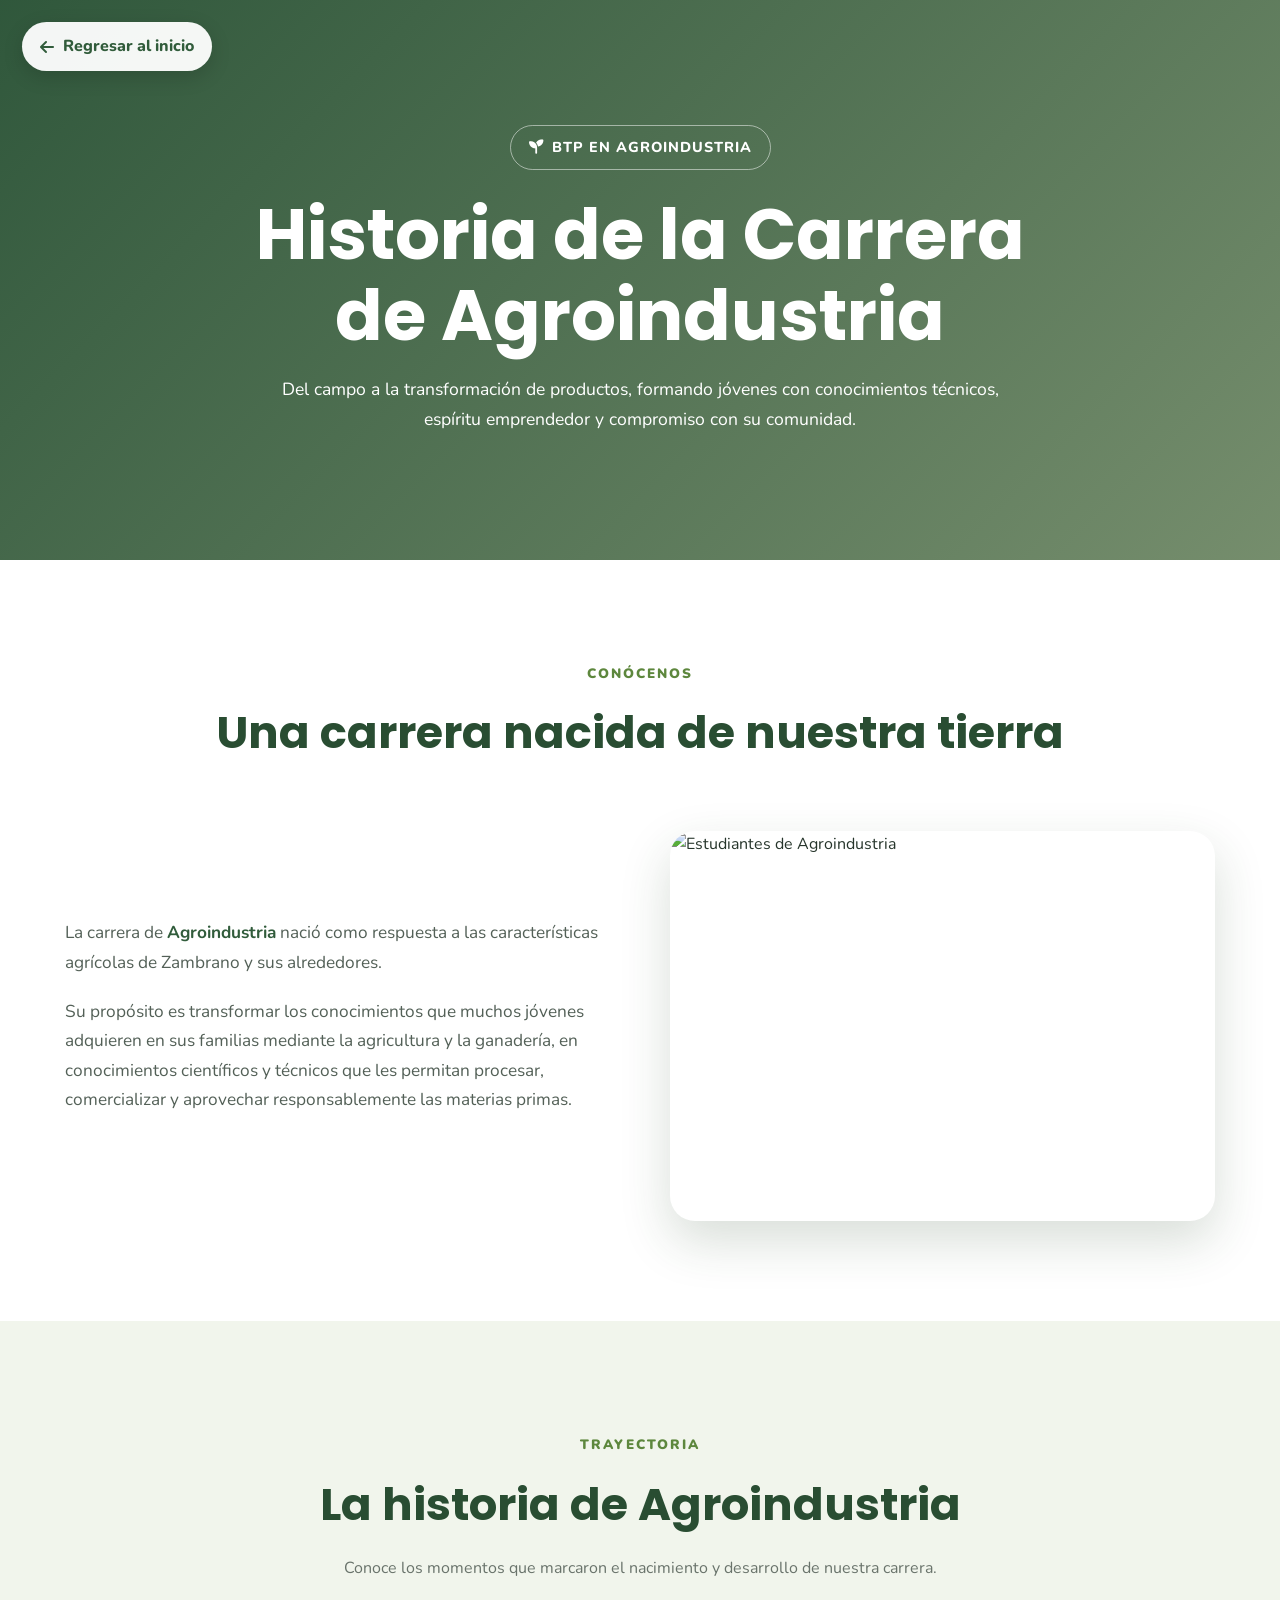
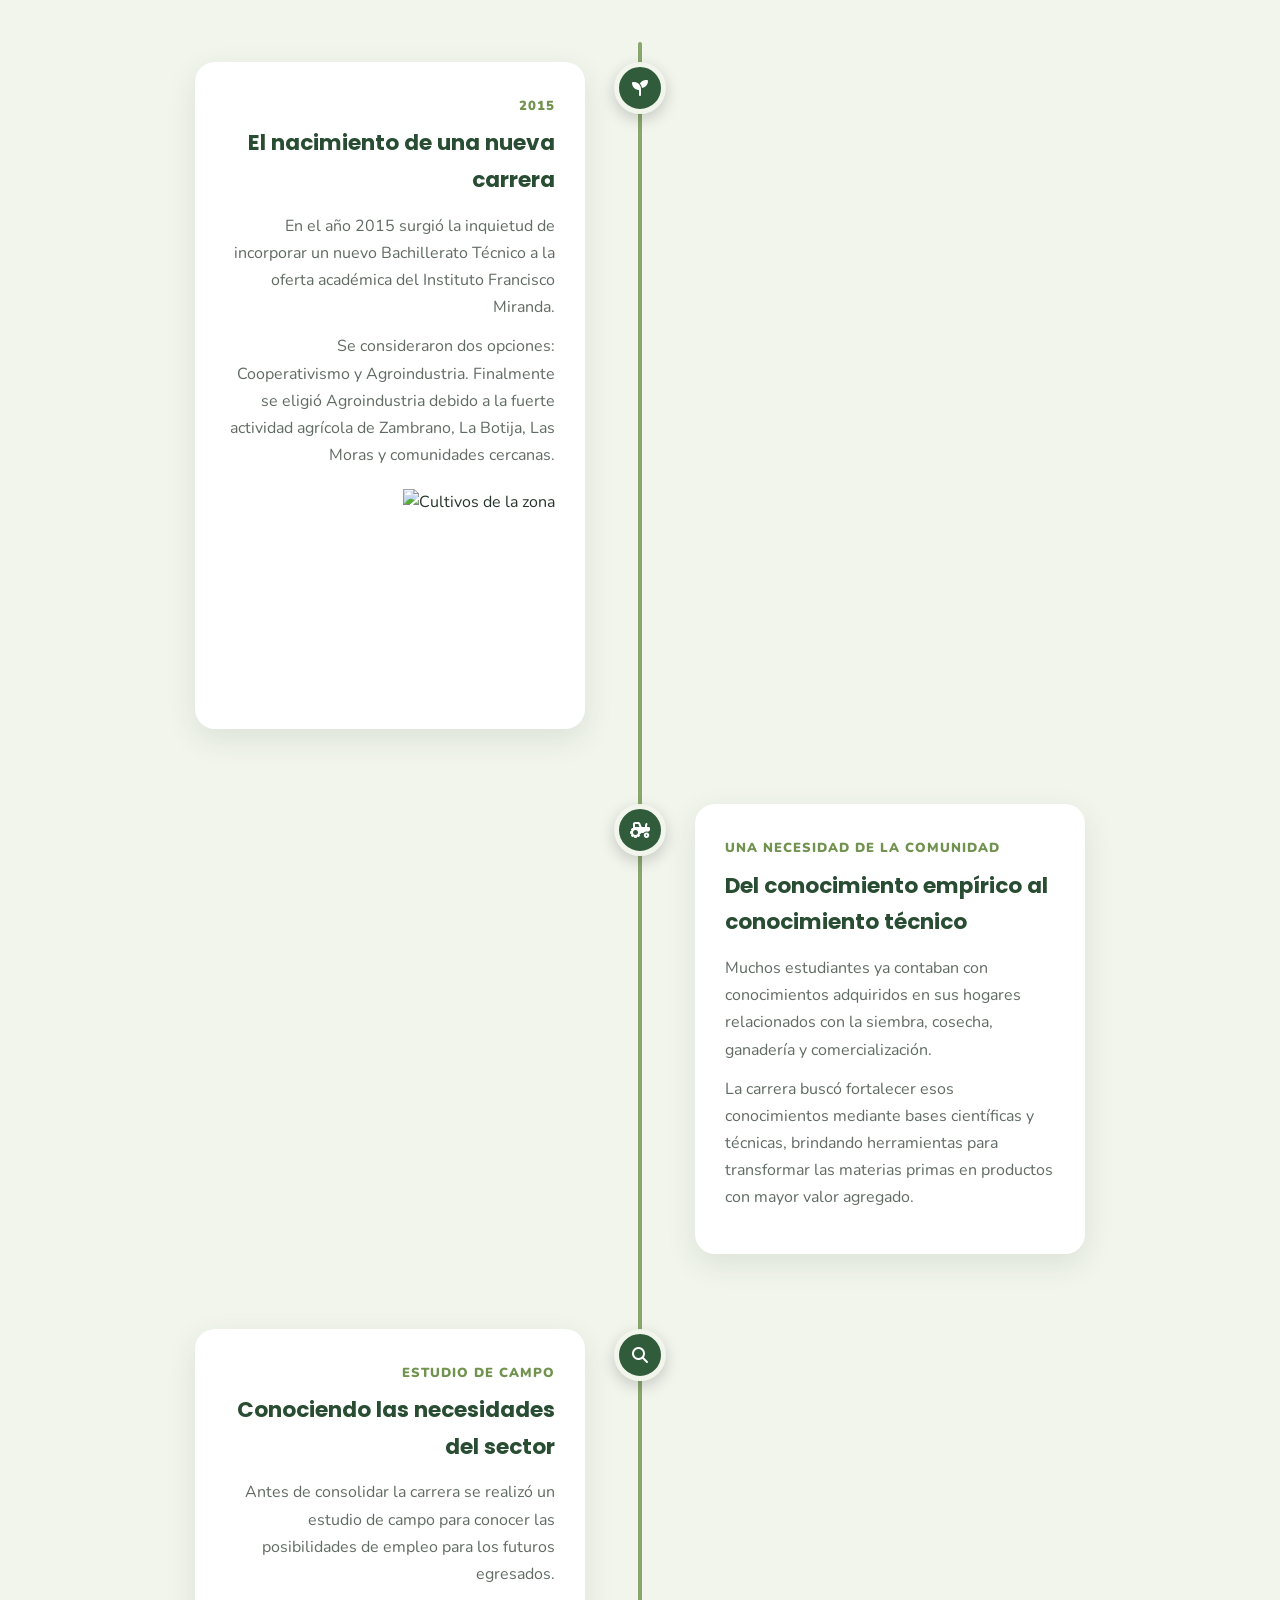
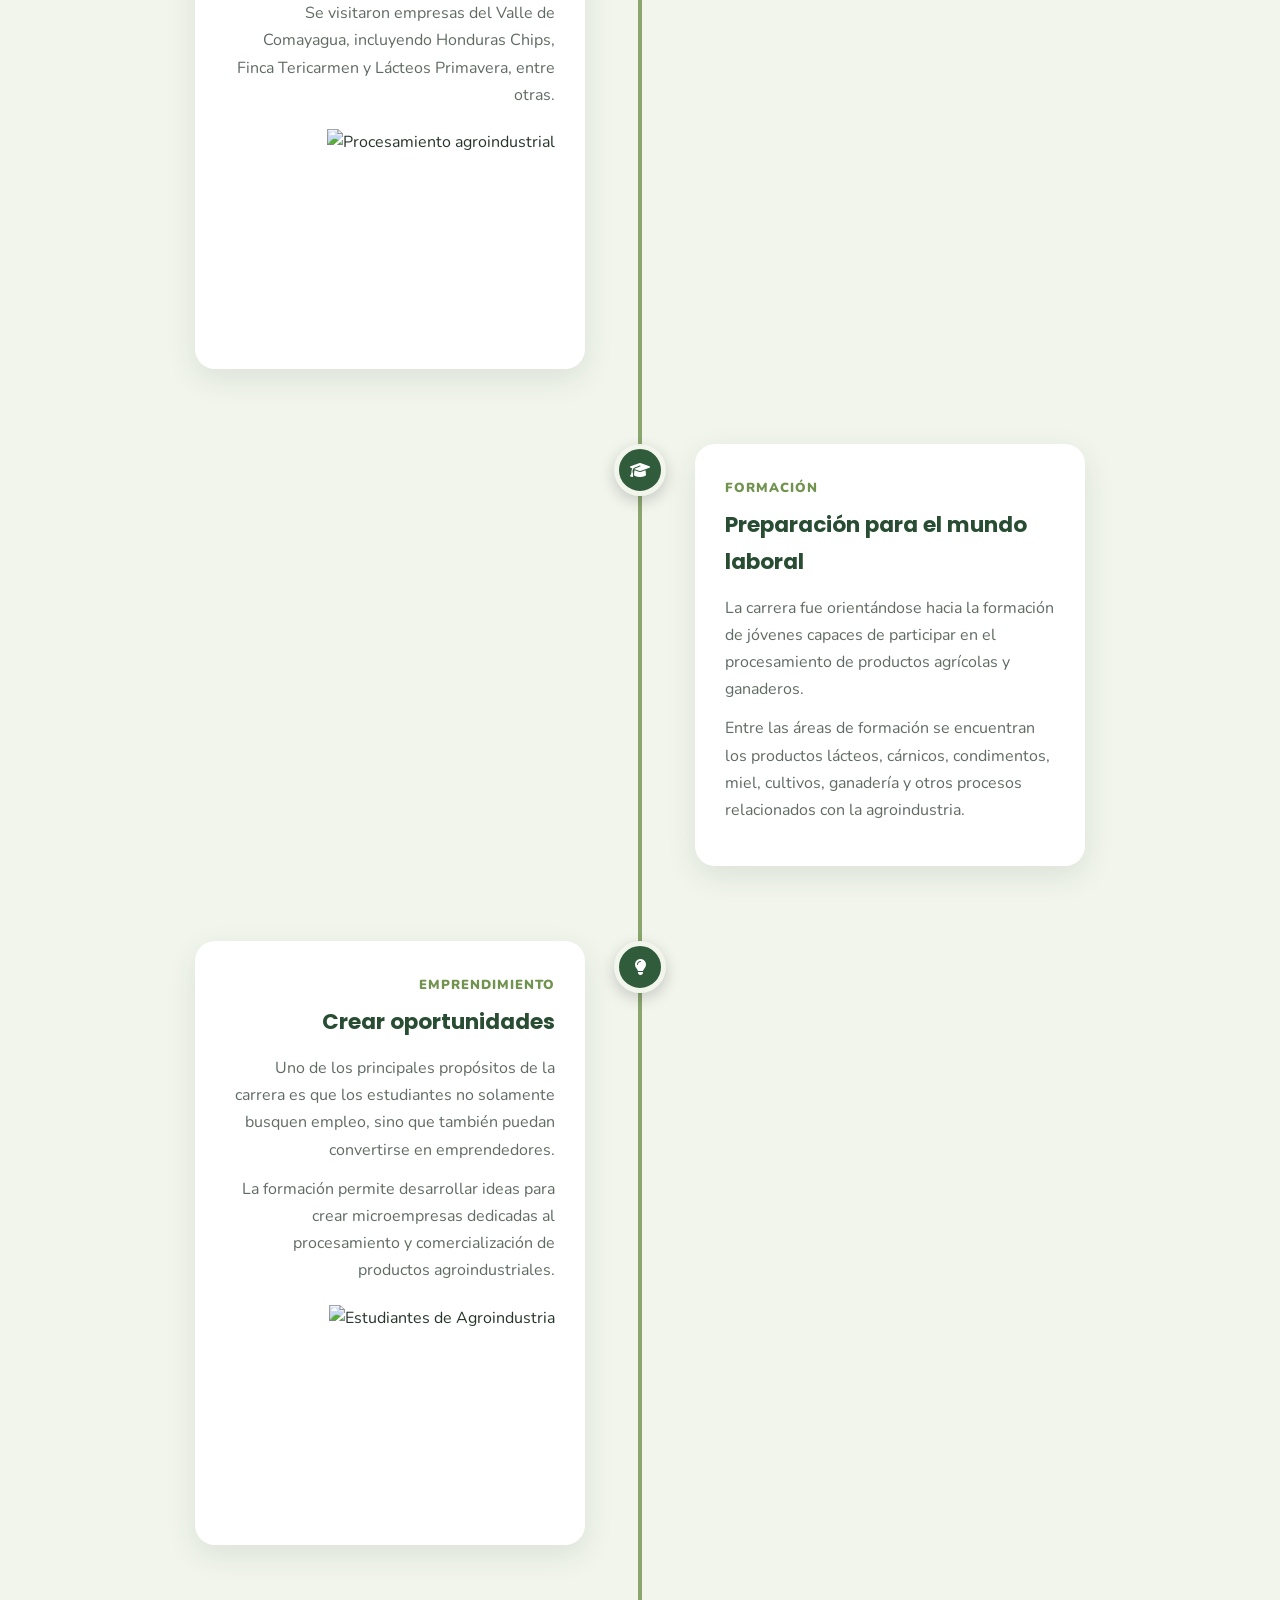
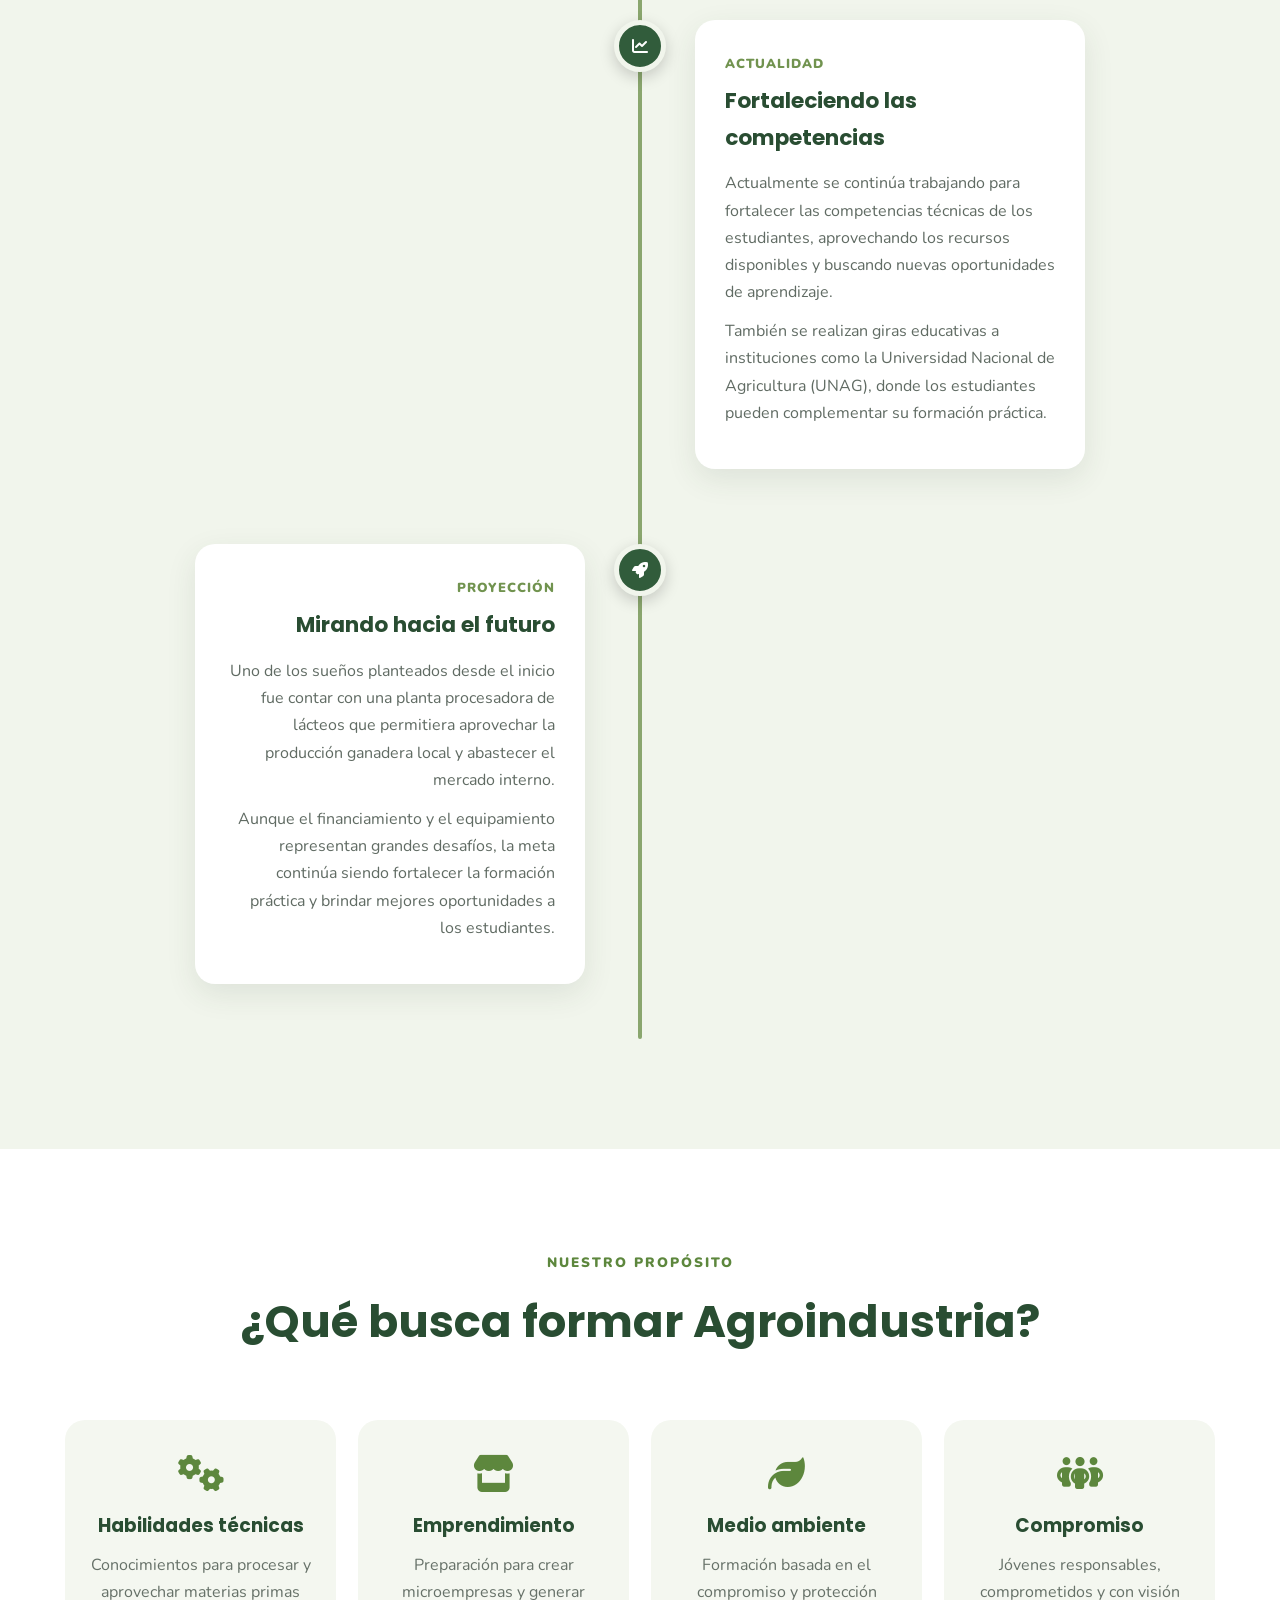
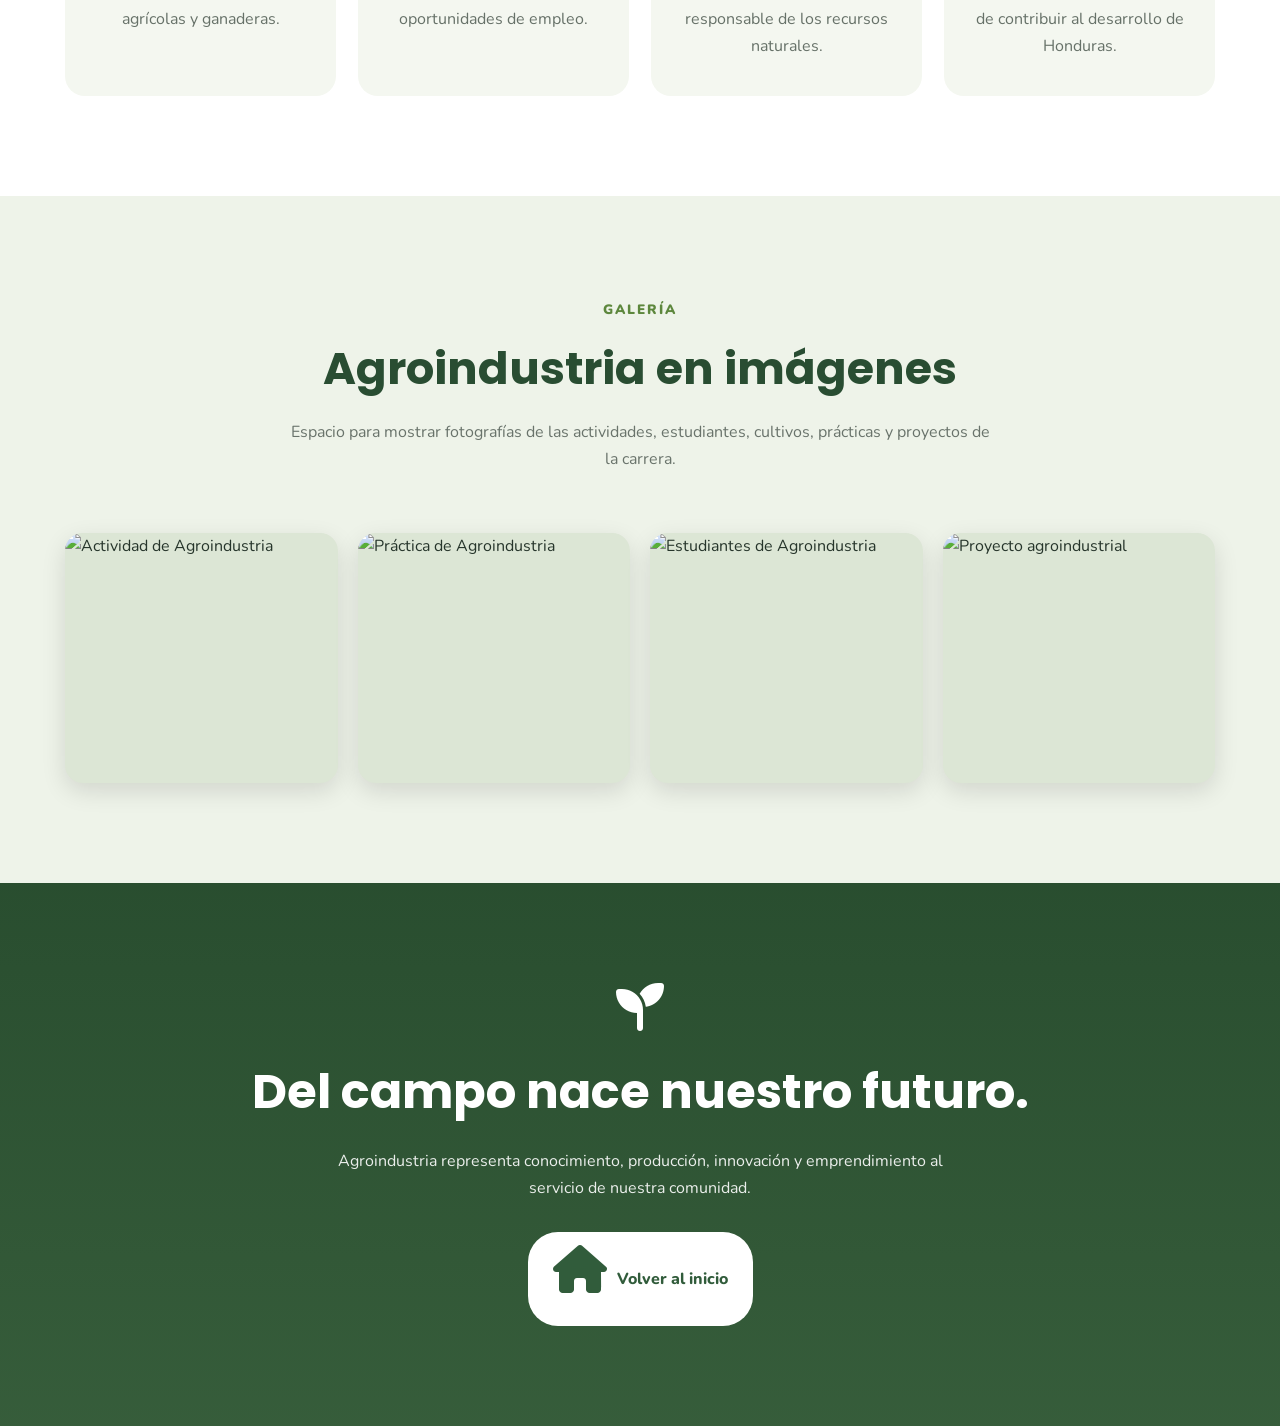
==== pages/agroindustria.html @ 0cee8c23 "agroindustri" ====
<!DOCTYPE html><html lang="es">
<head>
    <meta charset="UTF-8">
    <meta name="viewport" content="width=device-width, initial-scale=1.0"><title>Historia de Agroindustria | Instituto Francisco Miranda</title>

<!-- Google Fonts -->
<link rel="preconnect" href="https://fonts.googleapis.com">
<link rel="preconnect" href="https://fonts.gstatic.com" crossorigin>
<link href="https://fonts.googleapis.com/css2?family=Nunito:wght@400;600;700;800&family=Poppins:wght@500;600;700;800&display=swap" rel="stylesheet">

<!-- Font Awesome -->
<link rel="stylesheet" href="https://cdnjs.cloudflare.com/ajax/libs/font-awesome/6.5.2/css/all.min.css">

<!-- CSS -->
<link rel="stylesheet" href="css/agroindustria.css">

</head><body><!-- ================= BOTÓN REGRESAR ================= -->
<a href="index.html" class="btn-regresar">
    <i class="fa-solid fa-arrow-left"></i>
    Regresar al inicio
</a>


<!-- ================= PORTADA ================= -->
<header class="hero-agro">

    <div class="hero-overlay"></div>

    <div class="hero-content">

        <span class="etiqueta">
            <i class="fa-solid fa-seedling"></i>
            BTP EN AGROINDUSTRIA
        </span>

        <h1>Historia de la Carrera de Agroindustria</h1>

        <p>
            Del campo a la transformación de productos,
            formando jóvenes con conocimientos técnicos,
            espíritu emprendedor y compromiso con su comunidad.
        </p>

    </div>

</header>


<!-- ================= INTRODUCCIÓN ================= -->
<section class="introduccion">

    <div class="contenedor">

        <div class="titulo-seccion">
            <span>CONÓCENOS</span>
            <h2>Una carrera nacida de nuestra tierra</h2>
        </div>

        <div class="intro-grid">

            <div class="intro-texto">

                <p>
                    La carrera de <strong>Agroindustria</strong> nació como
                    respuesta a las características agrícolas de Zambrano
                    y sus alrededores.
                </p>

                <p>
                    Su propósito es transformar los conocimientos que muchos
                    jóvenes adquieren en sus familias mediante la agricultura
                    y la ganadería, en conocimientos científicos y técnicos
                    que les permitan procesar, comercializar y aprovechar
                    responsablemente las materias primas.
                </p>

            </div>

            <!-- ESPACIO PARA FOTOGRAFÍA -->
            <div class="foto-intro">
                <img src="img/Agroindustria/historia.jpg"
                     alt="Estudiantes de Agroindustria">
            </div>

        </div>

    </div>

</section>


<!-- ================= LÍNEA DEL TIEMPO ================= -->
<section class="historia">

    <div class="contenedor">

        <div class="titulo-seccion">
            <span>TRAYECTORIA</span>
            <h2>La historia de Agroindustria</h2>
            <p>
                Conoce los momentos que marcaron el nacimiento
                y desarrollo de nuestra carrera.
            </p>
        </div>


        <div class="timeline">


            <!-- 2015 -->
            <article class="timeline-item">

                <div class="timeline-icon">
                    <i class="fa-solid fa-seedling"></i>
                </div>

                <div class="timeline-card">

                    <span class="año">2015</span>

                    <h3>El nacimiento de una nueva carrera</h3>

                    <p>
                        En el año 2015 surgió la inquietud de incorporar
                        un nuevo Bachillerato Técnico a la oferta académica
                        del Instituto Francisco Miranda.
                    </p>

                    <p>
                        Se consideraron dos opciones: Cooperativismo y
                        Agroindustria. Finalmente se eligió Agroindustria
                        debido a la fuerte actividad agrícola de Zambrano,
                        La Botija, Las Moras y comunidades cercanas.
                    </p>

                    <div class="foto-timeline">
                        <img src="img/Agroindustria/cultivos.jpg"
                             alt="Cultivos de la zona">
                    </div>

                </div>

            </article>


            <!-- CONOCIMIENTO -->
            <article class="timeline-item">

                <div class="timeline-icon">
                    <i class="fa-solid fa-tractor"></i>
                </div>

                <div class="timeline-card">

                    <span class="año">UNA NECESIDAD DE LA COMUNIDAD</span>

                    <h3>Del conocimiento empírico al conocimiento técnico</h3>

                    <p>
                        Muchos estudiantes ya contaban con conocimientos
                        adquiridos en sus hogares relacionados con la
                        siembra, cosecha, ganadería y comercialización.
                    </p>

                    <p>
                        La carrera buscó fortalecer esos conocimientos
                        mediante bases científicas y técnicas, brindando
                        herramientas para transformar las materias primas
                        en productos con mayor valor agregado.
                    </p>

                </div>

            </article>


            <!-- ESTUDIO DE CAMPO -->
            <article class="timeline-item">

                <div class="timeline-icon">
                    <i class="fa-solid fa-magnifying-glass"></i>
                </div>

                <div class="timeline-card">

                    <span class="año">ESTUDIO DE CAMPO</span>

                    <h3>Conociendo las necesidades del sector</h3>

                    <p>
                        Antes de consolidar la carrera se realizó un estudio
                        de campo para conocer las posibilidades de empleo
                        para los futuros egresados.
                    </p>

                    <p>
                        Se visitaron empresas del Valle de Comayagua,
                        incluyendo Honduras Chips, Finca Tericarmen y
                        Lácteos Primavera, entre otras.
                    </p>

                    <div class="foto-timeline">
                        <img src="img/Agroindustria/procesamiento.jpg"
                             alt="Procesamiento agroindustrial">
                    </div>

                </div>

            </article>


            <!-- FORMACIÓN -->
            <article class="timeline-item">

                <div class="timeline-icon">
                    <i class="fa-solid fa-graduation-cap"></i>
                </div>

                <div class="timeline-card">

                    <span class="año">FORMACIÓN</span>

                    <h3>Preparación para el mundo laboral</h3>

                    <p>
                        La carrera fue orientándose hacia la formación de
                        jóvenes capaces de participar en el procesamiento
                        de productos agrícolas y ganaderos.
                    </p>

                    <p>
                        Entre las áreas de formación se encuentran los
                        productos lácteos, cárnicos, condimentos, miel,
                        cultivos, ganadería y otros procesos relacionados
                        con la agroindustria.
                    </p>

                </div>

            </article>


            <!-- EMPRENDIMIENTO -->
            <article class="timeline-item">

                <div class="timeline-icon">
                    <i class="fa-solid fa-lightbulb"></i>
                </div>

                <div class="timeline-card">

                    <span class="año">EMPRENDIMIENTO</span>

                    <h3>Crear oportunidades</h3>

                    <p>
                        Uno de los principales propósitos de la carrera es
                        que los estudiantes no solamente busquen empleo,
                        sino que también puedan convertirse en
                        emprendedores.
                    </p>

                    <p>
                        La formación permite desarrollar ideas para crear
                        microempresas dedicadas al procesamiento y
                        comercialización de productos agroindustriales.
                    </p>

                    <div class="foto-timeline">
                        <img src="img/Agroindustria/estudiantes.jpg"
                             alt="Estudiantes de Agroindustria">
                    </div>

                </div>

            </article>


            <!-- ACTUALIDAD -->
            <article class="timeline-item">

                <div class="timeline-icon">
                    <i class="fa-solid fa-chart-line"></i>
                </div>

                <div class="timeline-card">

                    <span class="año">ACTUALIDAD</span>

                    <h3>Fortaleciendo las competencias</h3>

                    <p>
                        Actualmente se continúa trabajando para fortalecer
                        las competencias técnicas de los estudiantes,
                        aprovechando los recursos disponibles y buscando
                        nuevas oportunidades de aprendizaje.
                    </p>

                    <p>
                        También se realizan giras educativas a instituciones
                        como la Universidad Nacional de Agricultura (UNAG),
                        donde los estudiantes pueden complementar su
                        formación práctica.
                    </p>

                </div>

            </article>


            <!-- FUTURO -->
            <article class="timeline-item">

                <div class="timeline-icon">
                    <i class="fa-solid fa-rocket"></i>
                </div>

                <div class="timeline-card futuro">

                    <span class="año">PROYECCIÓN</span>

                    <h3>Mirando hacia el futuro</h3>

                    <p>
                        Uno de los sueños planteados desde el inicio fue
                        contar con una planta procesadora de lácteos que
                        permitiera aprovechar la producción ganadera local
                        y abastecer el mercado interno.
                    </p>

                    <p>
                        Aunque el financiamiento y el equipamiento
                        representan grandes desafíos, la meta continúa
                        siendo fortalecer la formación práctica y brindar
                        mejores oportunidades a los estudiantes.
                    </p>

                </div>

            </article>

        </div>

    </div>

</section>


<!-- ================= PERFIL ================= -->
<section class="perfil">

    <div class="contenedor">

        <div class="titulo-seccion">
            <span>NUESTRO PROPÓSITO</span>
            <h2>¿Qué busca formar Agroindustria?</h2>
        </div>


        <div class="perfil-grid">

            <div class="perfil-card">
                <i class="fa-solid fa-gears"></i>
                <h3>Habilidades técnicas</h3>
                <p>
                    Conocimientos para procesar y aprovechar materias
                    primas agrícolas y ganaderas.
                </p>
            </div>


            <div class="perfil-card">
                <i class="fa-solid fa-store"></i>
                <h3>Emprendimiento</h3>
                <p>
                    Preparación para crear microempresas y generar
                    oportunidades de empleo.
                </p>
            </div>


            <div class="perfil-card">
                <i class="fa-solid fa-leaf"></i>
                <h3>Medio ambiente</h3>
                <p>
                    Formación basada en el compromiso y protección
                    responsable de los recursos naturales.
                </p>
            </div>


            <div class="perfil-card">
                <i class="fa-solid fa-people-group"></i>
                <h3>Compromiso</h3>
                <p>
                    Jóvenes responsables, comprometidos y con visión
                    de contribuir al desarrollo de Honduras.
                </p>
            </div>

        </div>

    </div>

</section>


<!-- ================= GALERÍA ================= -->
<section class="galeria">

    <div class="contenedor">

        <div class="titulo-seccion">
            <span>GALERÍA</span>
            <h2>Agroindustria en imágenes</h2>
            <p>
                Espacio para mostrar fotografías de las actividades,
                estudiantes, cultivos, prácticas y proyectos de la carrera.
            </p>
        </div>


        <div class="galeria-grid">

            <!-- FOTO 1 -->
            <div class="galeria-item">
                <img src="img/Agroindustria/foto1.jpg"
                     alt="Actividad de Agroindustria">
            </div>

            <!-- FOTO 2 -->
            <div class="galeria-item">
                <img src="img/Agroindustria/foto2.jpg"
                     alt="Práctica de Agroindustria">
            </div>

            <!-- FOTO 3 -->
            <div class="galeria-item">
                <img src="img/Agroindustria/foto3.jpg"
                     alt="Estudiantes de Agroindustria">
            </div>

            <!-- FOTO 4 -->
            <div class="galeria-item">
                <img src="img/Agroindustria/foto4.jpg"
                     alt="Proyecto agroindustrial">
            </div>

        </div>

    </div>

</section>


<!-- ================= MENSAJE FINAL ================= -->
<section class="mensaje-final">

    <div class="contenedor">

        <i class="fa-solid fa-seedling"></i>

        <h2>
            Del campo nace nuestro futuro.
        </h2>

        <p>
            Agroindustria representa conocimiento, producción,
            innovación y emprendimiento al servicio de nuestra comunidad.
        </p>

        <a href="index.html" class="btn-inicio">
            <i class="fa-solid fa-house"></i>
            Volver al inicio
        </a>

    </div>

</section>


<!-- ================= JAVASCRIPT ================= -->
<script src= "js/agroindustria.js"></script>

</body>
</html>
---- pages/css/agroindustria.css ----
/* =========================================
AGROINDUSTRIA - ESTILOS
========================================= */

* {
  margin: 0;
  padding: 0;
  box-sizing: border-box;
  }

html {
scroll-behavior: smooth;
}

body {
font-family: "Nunito", sans-serif;
background: #f7f8f3;
color: #26352b;
line-height: 1.7;
}

.contenedor {
width: min(1150px, 90%);
margin: auto;
}

/* =========================================
BOTÓN REGRESAR
========================================= */

.btn-regresar {
position: fixed;
top: 22px;
left: 22px;
z-index: 1000;

display: flex;
align-items: center;
gap: 9px;

padding: 11px 18px;

background: rgba(255, 255, 255, 0.95);
color: #315c3b;

text-decoration: none;
font-weight: 800;

border-radius: 30px;

box-shadow: 0 6px 20px rgba(0,0,0,.15);

transition: .3s ease;

}

.btn-regresar:hover {
background: #315c3b;
color: white;
transform: translateX(-4px);
}

/* =========================================
PORTADA
========================================= */

.hero-agro {
min-height: 560px;

position: relative;

display: flex;
align-items: center;
justify-content: center;

text-align: center;

background-image:
    url("../img/Agroindustria/historia.jpg");

background-size: cover;
background-position: center;

}

.hero-overlay {
position: absolute;
inset: 0;

background: linear-gradient(
    135deg,
    rgba(20, 65, 34, .88),
    rgba(56, 91, 45, .68)
);

}

.hero-content {
position: relative;
z-index: 2;

max-width: 850px;

padding: 40px 20px;

color: white;

}

.etiqueta {
display: inline-flex;
align-items: center;
gap: 8px;

padding: 9px 18px;

border: 1px solid rgba(255,255,255,.5);
border-radius: 30px;

font-size: .9rem;
font-weight: 800;

letter-spacing: 1px;

}

.hero-content h1 {
margin: 25px 0 18px;

font-family: "Poppins", sans-serif;
font-size: clamp(2.2rem, 6vw, 4.4rem);
line-height: 1.15;

}

.hero-content p {
max-width: 720px;
margin: auto;

font-size: 1.1rem;

}

/* =========================================
TÍTULOS
========================================= */

.titulo-seccion {
text-align: center;
margin-bottom: 60px;
}

.titulo-seccion span {
color: #5d873d;
font-size: .85rem;
font-weight: 900;
letter-spacing: 2px;
}

.titulo-seccion h2 {
margin-top: 8px;

font-family: "Poppins", sans-serif;
color: #294d32;

font-size: clamp(1.8rem, 4vw, 2.8rem);

}

.titulo-seccion p {
max-width: 700px;
margin: 12px auto 0;
color: #69736b;
}

/* =========================================
INTRODUCCIÓN
========================================= */

.introduccion {
padding: 100px 0;
background: white;
}

.intro-grid {
display: grid;
grid-template-columns: 1fr 1fr;
gap: 60px;

align-items: center;

}

.intro-texto p {
margin-bottom: 20px;
font-size: 1.08rem;
color: #536057;
}

.intro-texto strong {
color: #315c3b;
}

.foto-intro {
height: 390px;
overflow: hidden;
border-radius: 25px;

box-shadow: 0 20px 50px rgba(40,70,40,.18);

}

.foto-intro img {
width: 100%;
height: 100%;

object-fit: cover;

transition: transform .5s ease;

}

.foto-intro:hover img {
transform: scale(1.05);
}

/* =========================================
LÍNEA DEL TIEMPO
========================================= */

.historia {
padding: 110px 0;
background: #f1f5ec;
}

.timeline {
position: relative;

max-width: 1000px;

margin: auto;

}

/* Línea central */

.timeline::before {
content: "";

position: absolute;

top: 0;
bottom: 0;

left: 50%;

width: 4px;

background: #8aa66e;

transform: translateX(-50%);

border-radius: 10px;

}

/* Cada elemento */

.timeline-item {
position: relative;

width: 50%;

padding: 20px 55px 55px;

}

.timeline-item:nth-child(odd) {
left: 0;
text-align: right;
}

.timeline-item:nth-child(even) {
left: 50%;
}

/* Icono */

.timeline-icon {
position: absolute;

top: 20px;

width: 52px;
height: 52px;

display: flex;
align-items: center;
justify-content: center;

border-radius: 50%;

background: #315c3b;
color: white;

border: 5px solid #f1f5ec;

box-shadow: 0 5px 15px rgba(0,0,0,.18);

z-index: 5;

}

.timeline-item:nth-child(odd) .timeline-icon {
right: -26px;
}

.timeline-item:nth-child(even) .timeline-icon {
left: -26px;
}

/* Tarjetas */

.timeline-card {
background: white;

padding: 30px;

border-radius: 20px;

box-shadow: 0 10px 30px rgba(45,70,45,.10);

transition: .35s ease;

}

.timeline-card:hover {
transform: translateY(-7px);

box-shadow: 0 18px 40px rgba(45,70,45,.18);

}

.timeline-card .año {
display: inline-block;

margin-bottom: 8px;

color: #71934f;

font-size: .82rem;
font-weight: 900;

letter-spacing: 1px;

}

.timeline-card h3 {
margin-bottom: 14px;

font-family: "Poppins", sans-serif;

color: #294d32;
font-size: 1.35rem;

}

.timeline-card p {
margin-bottom: 12px;

color: #606b63;

}

/* =========================================
FOTOGRAFÍAS DE LA LÍNEA DEL TIEMPO
========================================= */

.foto-timeline {
width: 100%;
height: 210px;

margin-top: 20px;

overflow: hidden;

border-radius: 14px;

}

.foto-timeline img {
width: 100%;
height: 100%;

object-fit: cover;

transition: .5s ease;

}

.foto-timeline:hover img {
transform: scale(1.07);
}

/* =========================================
PERFIL
========================================= */

.perfil {
padding: 100px 0;
background: white;
}

.perfil-grid {
display: grid;

grid-template-columns: repeat(4, 1fr);

gap: 22px;

}

.perfil-card {
padding: 35px 25px;

text-align: center;

background: #f4f7f0;

border-radius: 20px;

transition: .3s ease;

}

.perfil-card:hover {
transform: translateY(-8px);

background: #e9f0e3;

}

.perfil-card i {
font-size: 2.3rem;

color: #5d873d;

margin-bottom: 18px;

}

.perfil-card h3 {
margin-bottom: 10px;

color: #294d32;

font-family: "Poppins", sans-serif;

}

.perfil-card p {
color: #667168;
}

/* =========================================
GALERÍA
========================================= */

.galeria {
padding: 100px 0;

background: #eef3e9;

}

.galeria-grid {
display: grid;

grid-template-columns: repeat(4, 1fr);

gap: 20px;

}

.galeria-item {
height: 250px;

overflow: hidden;

border-radius: 18px;

background: #dce6d5;

box-shadow: 0 8px 25px rgba(0,0,0,.12);

}

.galeria-item img {
width: 100%;
height: 100%;

object-fit: cover;

transition: transform .5s ease;

}

.galeria-item:hover img {
transform: scale(1.08);
}

/* =========================================
MENSAJE FINAL
========================================= */

.mensaje-final {
padding: 100px 20px;

text-align: center;

color: white;

background:
    linear-gradient(
        rgba(28,67,35,.94),
        rgba(42,83,47,.94)
    );

}

.mensaje-final i {
font-size: 3rem;

margin-bottom: 20px;

}

.mensaje-final h2 {
font-family: "Poppins", sans-serif;

font-size: clamp(2rem, 5vw, 3rem);

margin-bottom: 15px;

}

.mensaje-final p {
max-width: 650px;

margin: auto auto 30px;

opacity: .9;

}

.btn-inicio {
display: inline-flex;

align-items: center;
gap: 10px;

padding: 13px 25px;

background: white;
color: #315c3b;

border-radius: 30px;

text-decoration: none;

font-weight: 800;

transition: .3s ease;

}

.btn-inicio:hover {
transform: translateY(-3px);

box-shadow: 0 8px 20px rgba(0,0,0,.2);

}

/* =========================================
ANIMACIÓN
========================================= */

.timeline-item {
opacity: 0;
transform: translateY(35px);

transition:
    opacity .7s ease,
    transform .7s ease;

}

.timeline-item.mostrar {
opacity: 1;
transform: translateY(0);
}

/* =========================================
RESPONSIVE - TABLET
========================================= */

@media (max-width: 900px) {

.intro-grid {
    grid-template-columns: 1fr;
}

.perfil-grid {
    grid-template-columns: repeat(2, 1fr);
}

.galeria-grid {
    grid-template-columns: repeat(2, 1fr);
}

}

/* =========================================
RESPONSIVE - CELULAR
========================================= */

@media (max-width: 700px) {

.btn-regresar {
    top: 12px;
    left: 12px;

    padding: 9px 13px;

    font-size: .82rem;
}

.hero-agro {
    min-height: 500px;
}

.introduccion,
.historia,
.perfil,
.galeria {
    padding: 75px 0;
}

/* Línea hacia la izquierda */

.timeline::before {
    left: 22px;
}

.timeline-item,
.timeline-item:nth-child(even),
.timeline-item:nth-child(odd) {
    width: 100%;

    left: 0;

    padding-left: 60px;
    padding-right: 0;

    text-align: left;
}

.timeline-item:nth-child(odd) .timeline-icon,
.timeline-item:nth-child(even) .timeline-icon {
    left: -4px;
    right: auto;
}

.timeline-card {
    padding: 24px;
}

.perfil-grid {
    grid-template-columns: 1fr;
}

.galeria-grid {
    grid-template-columns: 1fr;
}

.foto-intro {
    height: 280px;
}

}
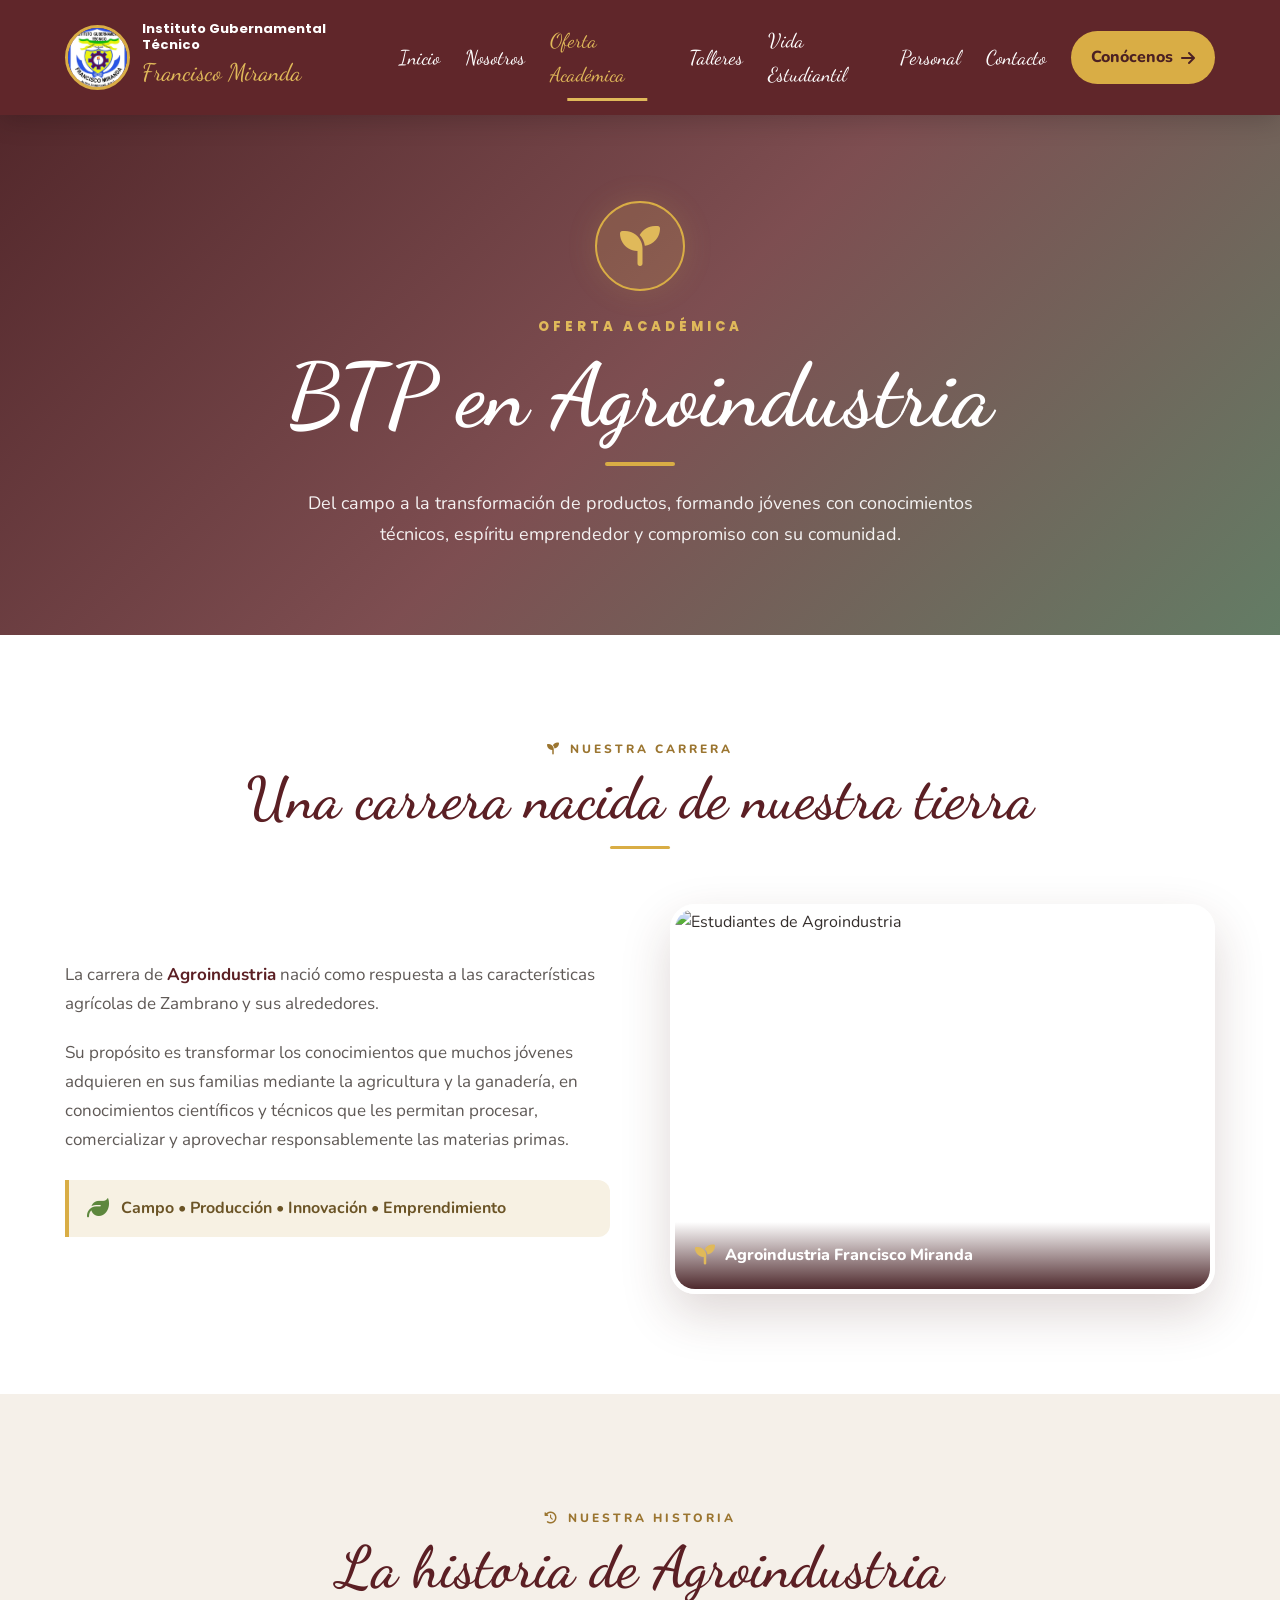
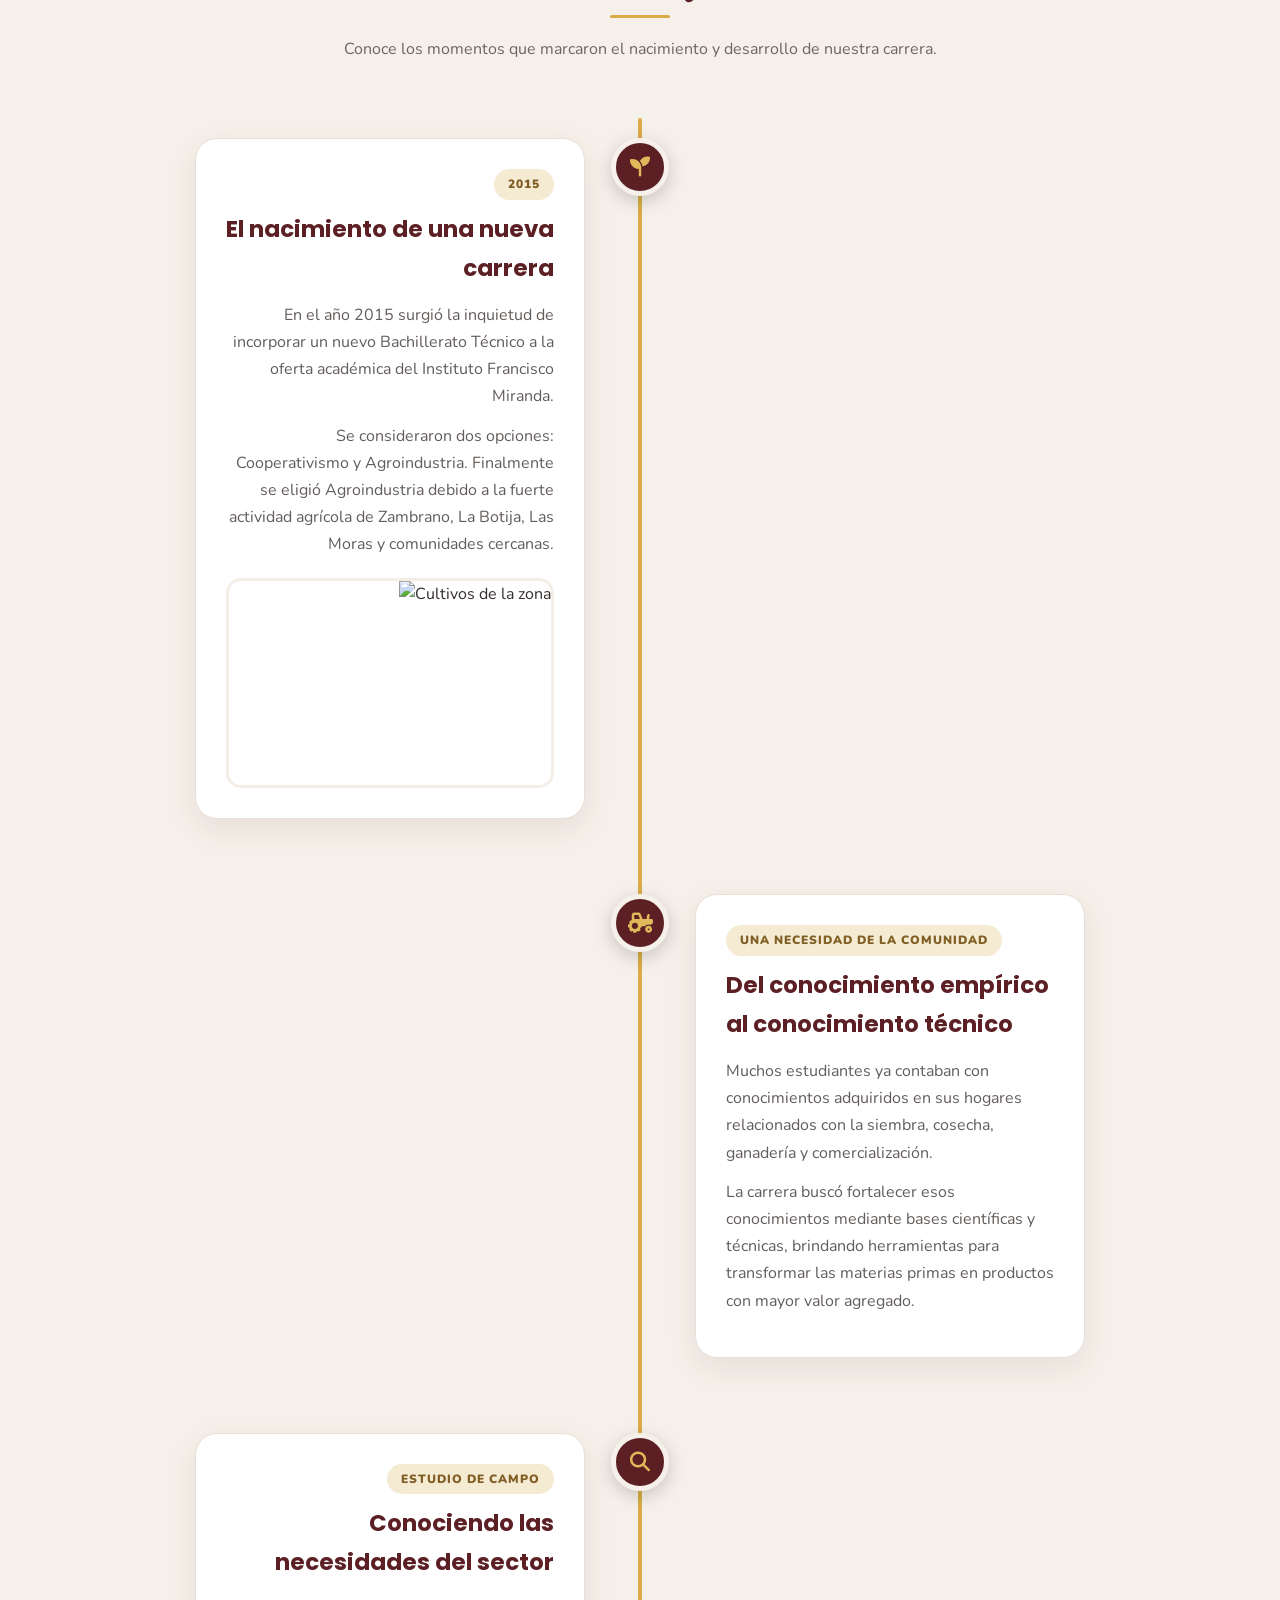
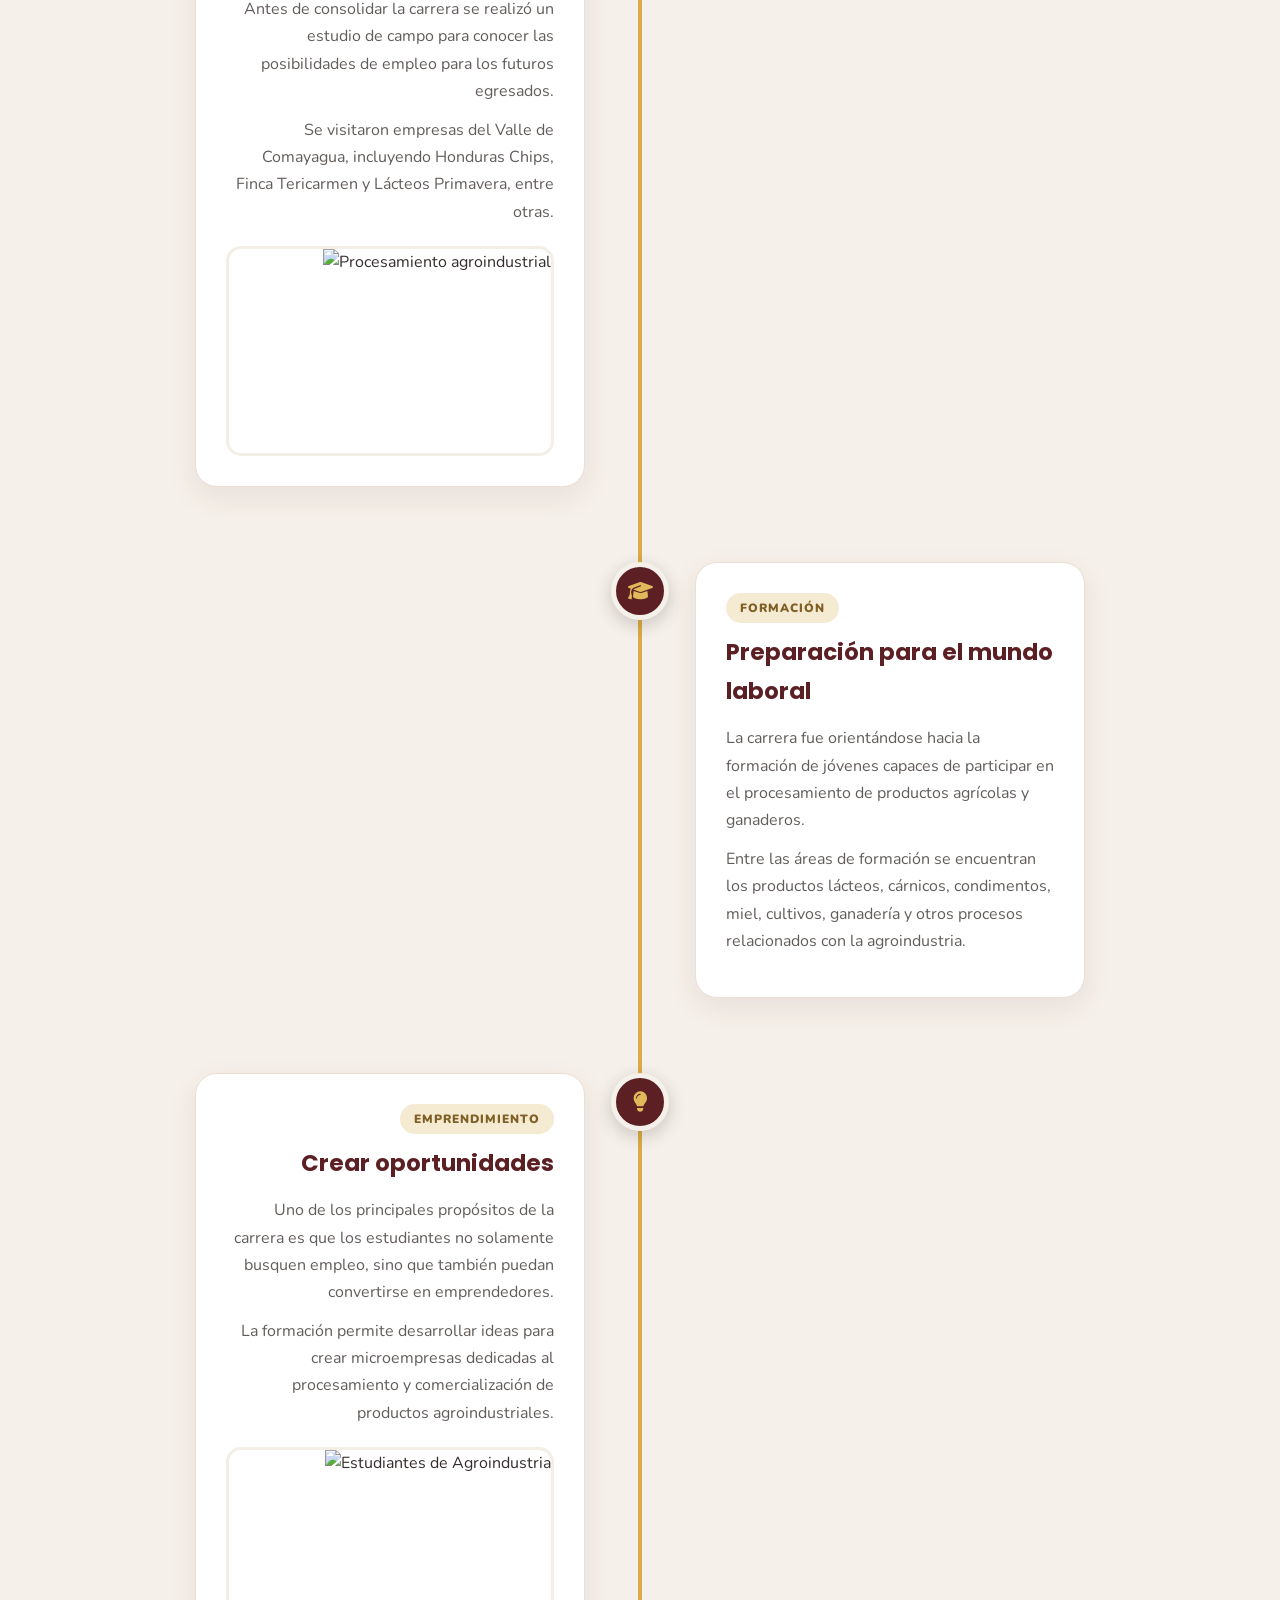
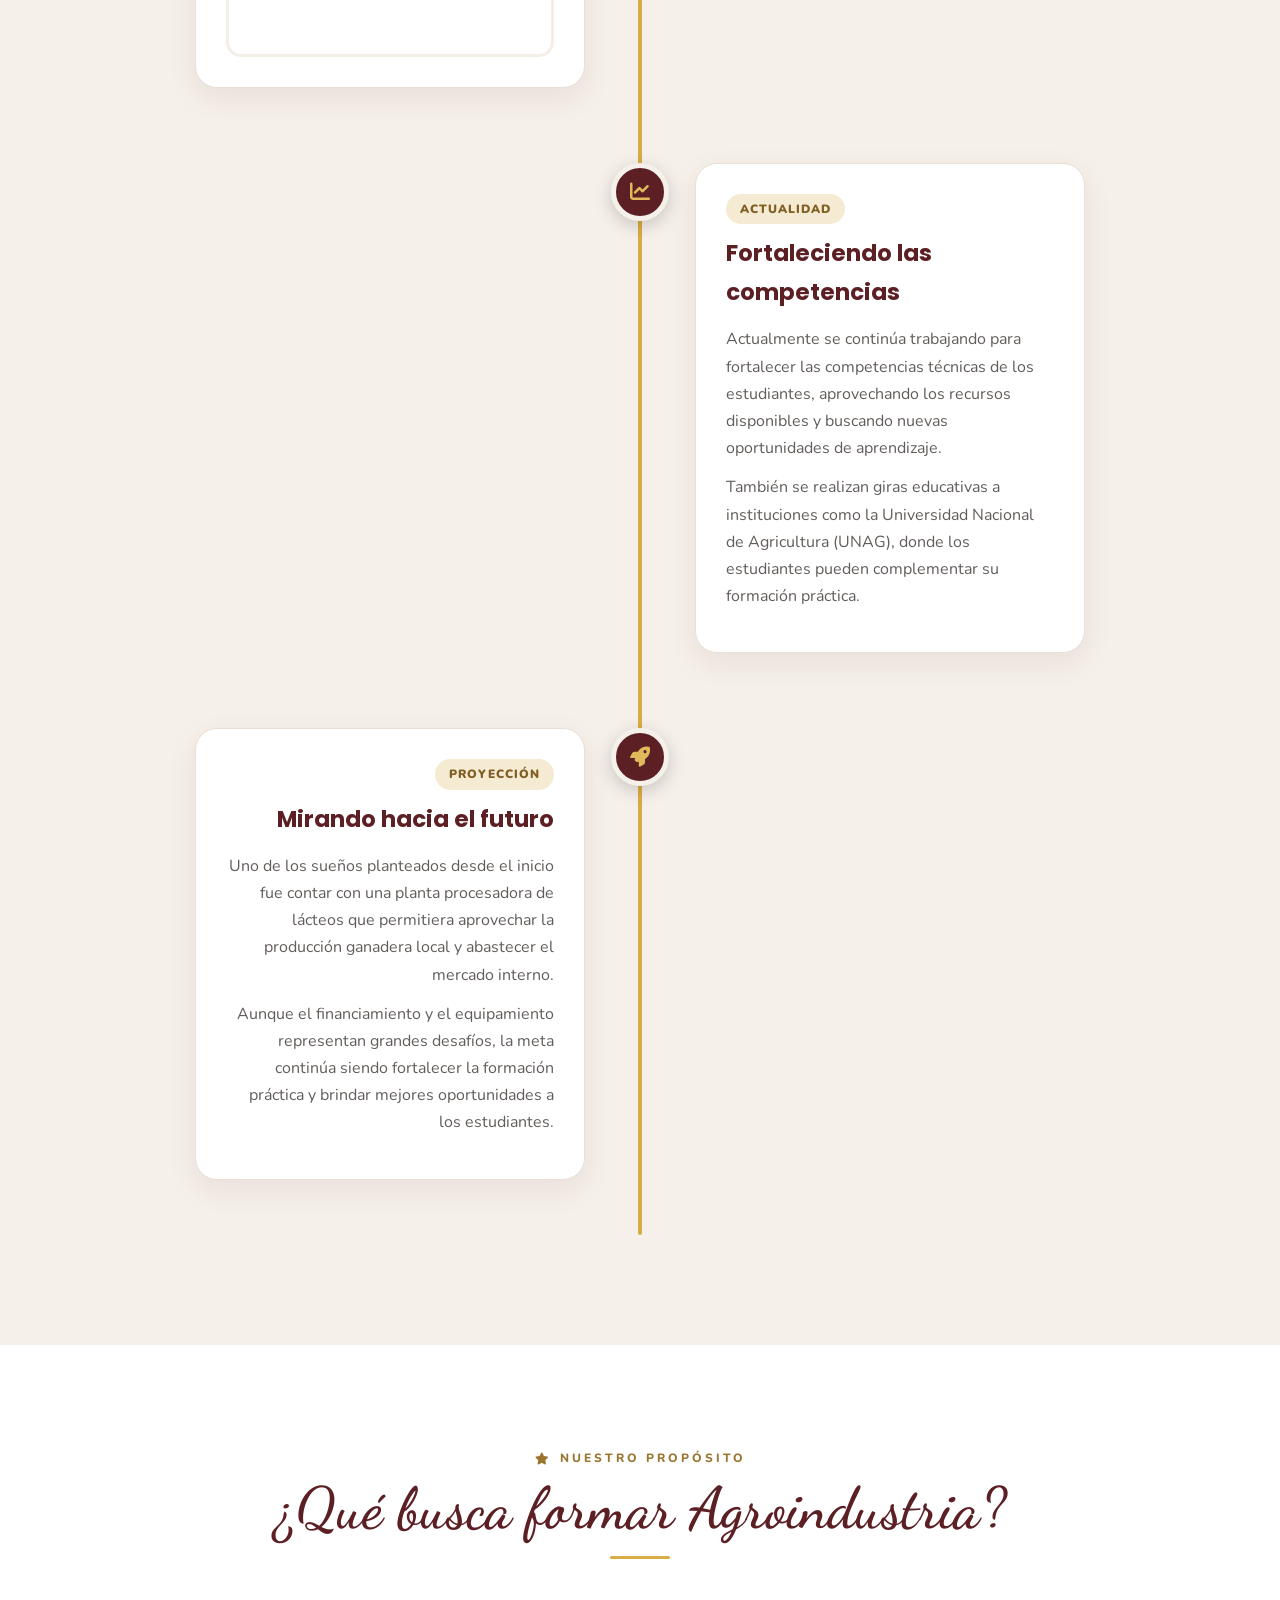
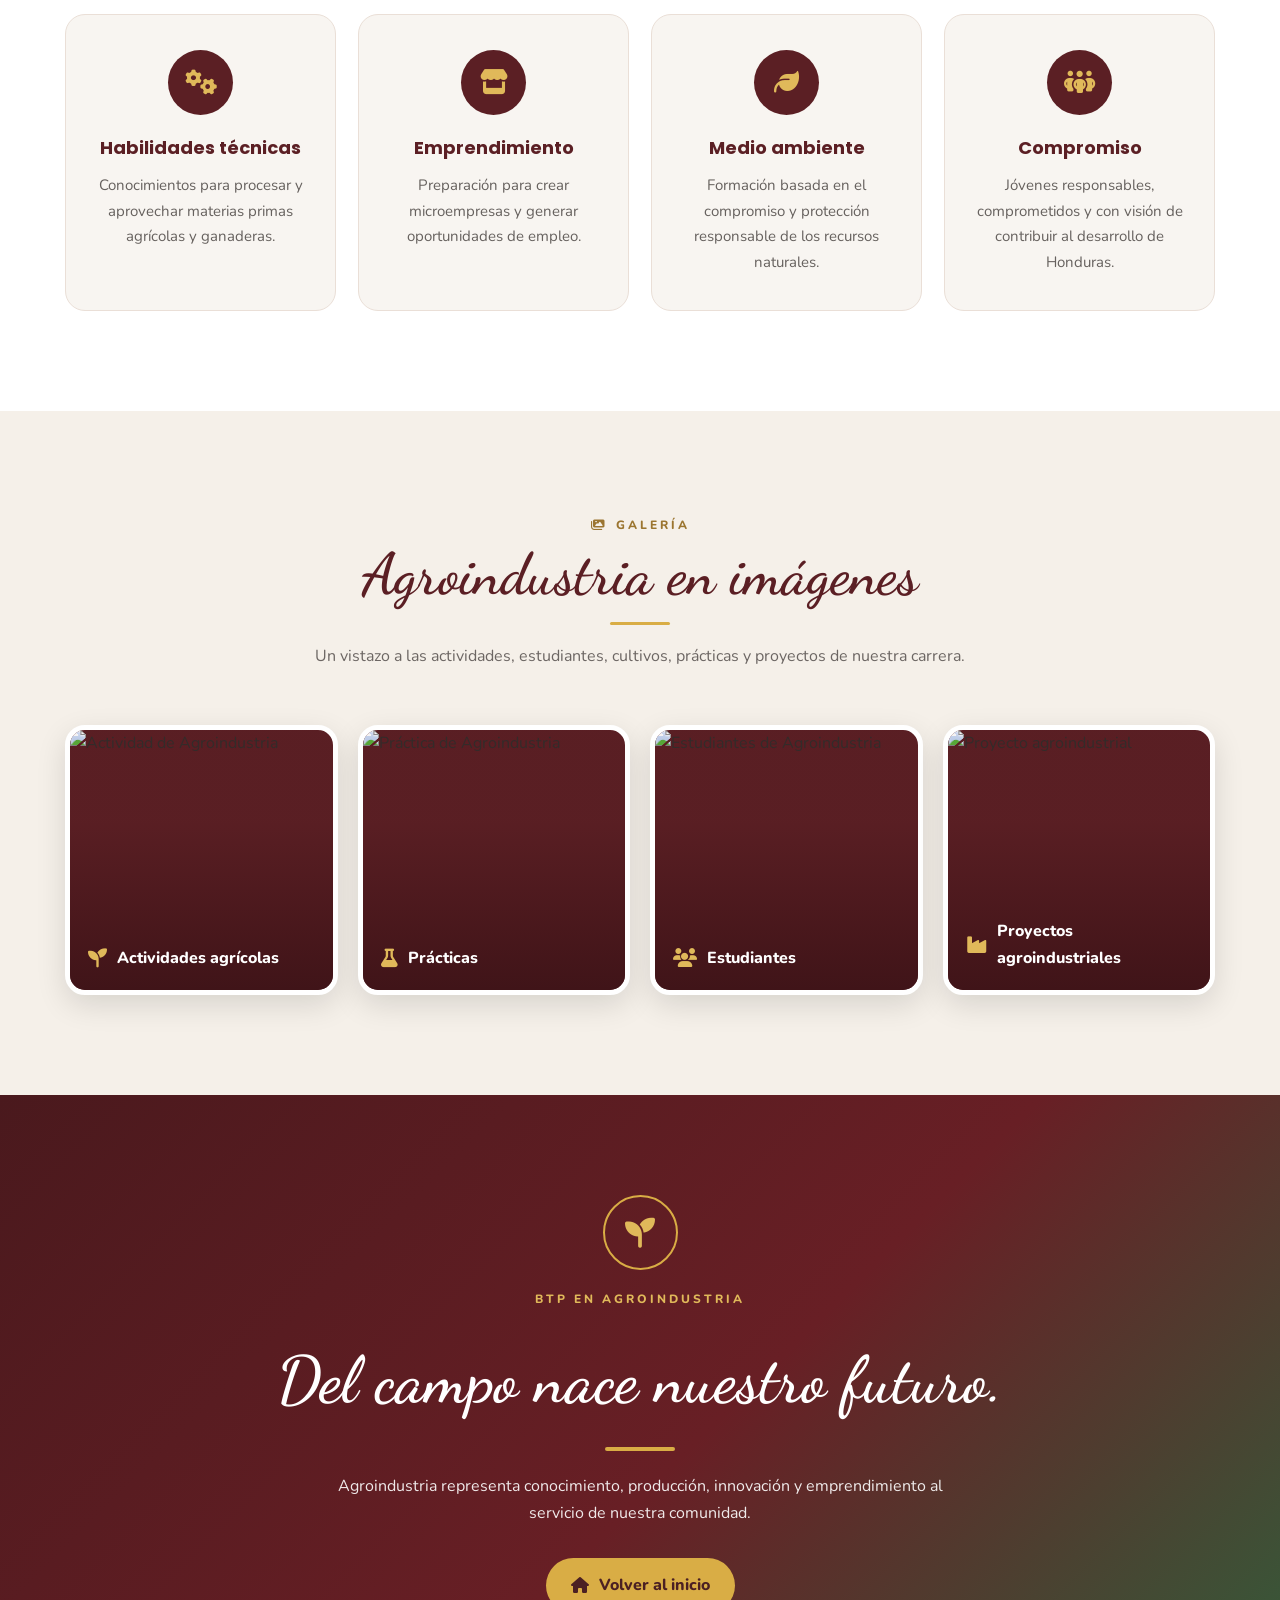
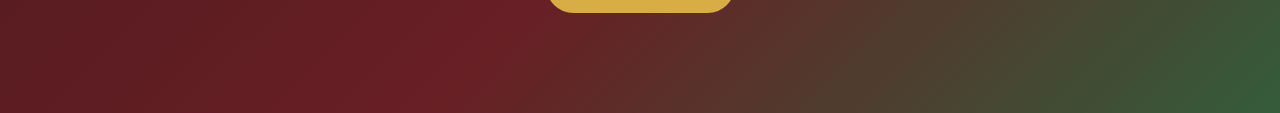
==== commit e5b81b37: "modificación" ====
--- a/pages/agroindustria.html
+++ b/pages/agroindustria.html
@@ -1,86 +1,321 @@
-<!DOCTYPE html><html lang="es">
+<!DOCTYPE html>
+<html lang="es">
+
 <head>
+
     <meta charset="UTF-8">
-    <meta name="viewport" content="width=device-width, initial-scale=1.0"><title>Historia de Agroindustria | Instituto Francisco Miranda</title>
-
-<!-- Google Fonts -->
-<link rel="preconnect" href="https://fonts.googleapis.com">
-<link rel="preconnect" href="https://fonts.gstatic.com" crossorigin>
-<link href="https://fonts.googleapis.com/css2?family=Nunito:wght@400;600;700;800&family=Poppins:wght@500;600;700;800&display=swap" rel="stylesheet">
-
-<!-- Font Awesome -->
-<link rel="stylesheet" href="https://cdnjs.cloudflare.com/ajax/libs/font-awesome/6.5.2/css/all.min.css">
-
-<!-- CSS -->
-<link rel="stylesheet" href="css/agroindustria.css">
-
-</head><body><!-- ================= BOTÓN REGRESAR ================= -->
-<a href="index.html" class="btn-regresar">
-    <i class="fa-solid fa-arrow-left"></i>
-    Regresar al inicio
-</a>
-
-
-<!-- ================= PORTADA ================= -->
-<header class="hero-agro">
+
+    <meta name="viewport" content="width=device-width, initial-scale=1.0">
+
+    <title>BTP en Agroindustria | Instituto Francisco Miranda</title>
+
+
+    <!-- Google Fonts -->
+
+    <link rel="preconnect" href="https://fonts.googleapis.com">
+
+    <link rel="preconnect"
+          href="https://fonts.gstatic.com"
+          crossorigin>
+
+    <link href="https://fonts.googleapis.com/css2?family=Dancing+Script:wght@500;600;700&family=Playfair+Display:wght@600;700&family=Nunito:wght@400;600;700;800&family=Poppins:wght@500;600;700;800&display=swap"
+          rel="stylesheet">
+
+
+    <!-- Font Awesome -->
+
+    <link rel="stylesheet"
+          href="https://cdnjs.cloudflare.com/ajax/libs/font-awesome/6.5.2/css/all.min.css">
+
+
+    <!-- CSS -->
+
+    <link rel="stylesheet"
+          href="../css/agroindustria.css">
+
+</head>
+
+
+<body>
+
+
+<!-- =====================================================
+     ENCABEZADO
+===================================================== -->
+
+<header class="header">
+
+    <div class="nav-container">
+
+
+        <!-- LOGO -->
+
+        <a href="../index.html"
+           class="logo">
+
+            <div class="logo-placeholder">
+
+                <img src="../img/Portada/Logo.jpg"
+                     alt="Escudo del Instituto Francisco Miranda">
+
+            </div>
+
+
+            <div class="logo-text">
+
+                <strong>
+                    Instituto Gubernamental Técnico
+                </strong>
+
+                <span>
+                    Francisco Miranda
+                </span>
+
+            </div>
+
+        </a>
+
+
+        <!-- NAVEGACIÓN -->
+
+        <nav class="nav-menu">
+
+            <a href="../index.html#inicio"
+               class="nav-link">
+                Inicio
+            </a>
+
+            <a href="../index.html#institucion"
+               class="nav-link">
+                Nosotros
+            </a>
+
+            <a href="../index.html#carreras"
+               class="nav-link active">
+                Oferta Académica
+            </a>
+
+            <a href="../index.html#talleres"
+               class="nav-link">
+                Talleres
+            </a>
+
+            <a href="../index.html#vida-estudiantil"
+               class="nav-link">
+                Vida Estudiantil
+            </a>
+
+            <a href="../index.html#personal"
+               class="nav-link">
+                Personal
+            </a>
+
+            <a href="../index.html#contacto"
+               class="nav-link">
+                Contacto
+            </a>
+
+        </nav>
+
+
+        <!-- BOTÓN -->
+
+        <a href="../index.html#institucion"
+           class="btn-header">
+
+            Conócenos
+
+            <i class="fa-solid fa-arrow-right"></i>
+
+        </a>
+
+
+        <!-- MENÚ MÓVIL -->
+
+        <button class="menu-toggle"
+                id="menuToggle"
+                type="button"
+                aria-label="Abrir menú">
+
+            <i class="fa-solid fa-bars"></i>
+
+        </button>
+
+
+    </div>
+
+</header>
+
+
+<!-- =====================================================
+     MENÚ MÓVIL
+===================================================== -->
+
+<div class="mobile-menu"
+     id="mobileMenu">
+
+    <a href="../index.html#inicio">
+        Inicio
+    </a>
+
+    <a href="../index.html#institucion">
+        Nosotros
+    </a>
+
+    <a href="../index.html#carreras">
+        Oferta Académica
+    </a>
+
+    <a href="../index.html#talleres">
+        Talleres
+    </a>
+
+    <a href="../index.html#vida-estudiantil">
+        Vida Estudiantil
+    </a>
+
+    <a href="../index.html#personal">
+        Personal
+    </a>
+
+    <a href="../index.html#contacto">
+        Contacto
+    </a>
+
+</div>
+
+
+<!-- =====================================================
+     PORTADA
+===================================================== -->
+
+<section class="hero-agro">
+
 
     <div class="hero-overlay"></div>
 
+
     <div class="hero-content">
 
-        <span class="etiqueta">
+
+        <span class="hero-icon">
+
             <i class="fa-solid fa-seedling"></i>
-            BTP EN AGROINDUSTRIA
+
         </span>
 
-        <h1>Historia de la Carrera de Agroindustria</h1>
-
-        <p>
+
+        <p class="small-title">
+            OFERTA ACADÉMICA
+        </p>
+
+
+        <h1>
+            BTP en Agroindustria
+        </h1>
+
+
+        <div class="gold-line"></div>
+
+
+        <p class="hero-description">
+
             Del campo a la transformación de productos,
             formando jóvenes con conocimientos técnicos,
             espíritu emprendedor y compromiso con su comunidad.
+
         </p>
 
+
     </div>
 
-</header>
-
-
-<!-- ================= INTRODUCCIÓN ================= -->
+</section>
+
+
+<!-- =====================================================
+     INTRODUCCIÓN
+===================================================== -->
+
 <section class="introduccion">
 
     <div class="contenedor">
 
+
         <div class="titulo-seccion">
-            <span>CONÓCENOS</span>
-            <h2>Una carrera nacida de nuestra tierra</h2>
+
+            <span class="section-label">
+                <i class="fa-solid fa-seedling"></i>
+                NUESTRA CARRERA
+            </span>
+
+            <h2>
+                Una carrera nacida de nuestra tierra
+            </h2>
+
+            <div class="title-line"></div>
+
         </div>
 
+
         <div class="intro-grid">
 
+
             <div class="intro-texto">
 
                 <p>
-                    La carrera de <strong>Agroindustria</strong> nació como
-                    respuesta a las características agrícolas de Zambrano
-                    y sus alrededores.
+
+                    La carrera de
+                    <strong>Agroindustria</strong>
+                    nació como respuesta a las características
+                    agrícolas de Zambrano y sus alrededores.
+
                 </p>
 
+
                 <p>
-                    Su propósito es transformar los conocimientos que muchos
-                    jóvenes adquieren en sus familias mediante la agricultura
-                    y la ganadería, en conocimientos científicos y técnicos
-                    que les permitan procesar, comercializar y aprovechar
+
+                    Su propósito es transformar los conocimientos
+                    que muchos jóvenes adquieren en sus familias
+                    mediante la agricultura y la ganadería, en
+                    conocimientos científicos y técnicos que les
+                    permitan procesar, comercializar y aprovechar
                     responsablemente las materias primas.
+
                 </p>
 
-            </div>
-
-            <!-- ESPACIO PARA FOTOGRAFÍA -->
+
+                <div class="intro-highlight">
+
+                    <i class="fa-solid fa-leaf"></i>
+
+                    <span>
+                        Campo • Producción • Innovación • Emprendimiento
+                    </span>
+
+                </div>
+
+            </div>
+
+
+            <!-- FOTO -->
+
             <div class="foto-intro">
-                <img src="img/Agroindustria/historia.jpg"
+
+                <img src="../img/Agroindustria/historia.jpg"
                      alt="Estudiantes de Agroindustria">
-            </div>
+
+                <div class="foto-overlay">
+
+                    <i class="fa-solid fa-seedling"></i>
+
+                    <span>
+                        Agroindustria Francisco Miranda
+                    </span>
+
+                </div>
+
+            </div>
+
 
         </div>
 
@@ -89,18 +324,33 @@
 </section>
 
 
-<!-- ================= LÍNEA DEL TIEMPO ================= -->
+<!-- =====================================================
+     HISTORIA
+===================================================== -->
+
 <section class="historia">
 
     <div class="contenedor">
 
+
         <div class="titulo-seccion">
-            <span>TRAYECTORIA</span>
-            <h2>La historia de Agroindustria</h2>
+
+            <span class="section-label">
+                <i class="fa-solid fa-clock-rotate-left"></i>
+                NUESTRA HISTORIA
+            </span>
+
+            <h2>
+                La historia de Agroindustria
+            </h2>
+
+            <div class="title-line"></div>
+
             <p>
                 Conoce los momentos que marcaron el nacimiento
                 y desarrollo de nuestra carrera.
             </p>
+
         </div>
 
 
@@ -108,34 +358,53 @@
 
 
             <!-- 2015 -->
+
             <article class="timeline-item">
 
                 <div class="timeline-icon">
+
                     <i class="fa-solid fa-seedling"></i>
-                </div>
+
+                </div>
+
 
                 <div class="timeline-card">
 
-                    <span class="año">2015</span>
-
-                    <h3>El nacimiento de una nueva carrera</h3>
-
-                    <p>
-                        En el año 2015 surgió la inquietud de incorporar
-                        un nuevo Bachillerato Técnico a la oferta académica
-                        del Instituto Francisco Miranda.
-                    </p>
-
-                    <p>
-                        Se consideraron dos opciones: Cooperativismo y
-                        Agroindustria. Finalmente se eligió Agroindustria
-                        debido a la fuerte actividad agrícola de Zambrano,
+                    <span class="año">
+                        2015
+                    </span>
+
+                    <h3>
+                        El nacimiento de una nueva carrera
+                    </h3>
+
+
+                    <p>
+
+                        En el año 2015 surgió la inquietud de
+                        incorporar un nuevo Bachillerato Técnico
+                        a la oferta académica del Instituto
+                        Francisco Miranda.
+
+                    </p>
+
+
+                    <p>
+
+                        Se consideraron dos opciones:
+                        Cooperativismo y Agroindustria.
+                        Finalmente se eligió Agroindustria debido
+                        a la fuerte actividad agrícola de Zambrano,
                         La Botija, Las Moras y comunidades cercanas.
-                    </p>
+
+                    </p>
+
 
                     <div class="foto-timeline">
-                        <img src="img/Agroindustria/cultivos.jpg"
+
+                        <img src="../img/Agroindustria/cultivos.jpg"
                              alt="Cultivos de la zona">
+
                     </div>
 
                 </div>
@@ -143,30 +412,47 @@
             </article>
 
 
-            <!-- CONOCIMIENTO -->
+            <!-- NECESIDAD -->
+
             <article class="timeline-item">
 
                 <div class="timeline-icon">
+
                     <i class="fa-solid fa-tractor"></i>
-                </div>
+
+                </div>
+
 
                 <div class="timeline-card">
 
-                    <span class="año">UNA NECESIDAD DE LA COMUNIDAD</span>
-
-                    <h3>Del conocimiento empírico al conocimiento técnico</h3>
-
-                    <p>
-                        Muchos estudiantes ya contaban con conocimientos
-                        adquiridos en sus hogares relacionados con la
-                        siembra, cosecha, ganadería y comercialización.
-                    </p>
-
-                    <p>
-                        La carrera buscó fortalecer esos conocimientos
-                        mediante bases científicas y técnicas, brindando
-                        herramientas para transformar las materias primas
-                        en productos con mayor valor agregado.
+                    <span class="año">
+                        UNA NECESIDAD DE LA COMUNIDAD
+                    </span>
+
+
+                    <h3>
+                        Del conocimiento empírico al conocimiento técnico
+                    </h3>
+
+
+                    <p>
+
+                        Muchos estudiantes ya contaban con
+                        conocimientos adquiridos en sus hogares
+                        relacionados con la siembra, cosecha,
+                        ganadería y comercialización.
+
+                    </p>
+
+
+                    <p>
+
+                        La carrera buscó fortalecer esos
+                        conocimientos mediante bases científicas
+                        y técnicas, brindando herramientas para
+                        transformar las materias primas en productos
+                        con mayor valor agregado.
+
                     </p>
 
                 </div>
@@ -174,34 +460,53 @@
             </article>
 
 
-            <!-- ESTUDIO DE CAMPO -->
+            <!-- ESTUDIO -->
+
             <article class="timeline-item">
 
                 <div class="timeline-icon">
+
                     <i class="fa-solid fa-magnifying-glass"></i>
-                </div>
+
+                </div>
+
 
                 <div class="timeline-card">
 
-                    <span class="año">ESTUDIO DE CAMPO</span>
-
-                    <h3>Conociendo las necesidades del sector</h3>
-
-                    <p>
-                        Antes de consolidar la carrera se realizó un estudio
-                        de campo para conocer las posibilidades de empleo
-                        para los futuros egresados.
-                    </p>
-
-                    <p>
+                    <span class="año">
+                        ESTUDIO DE CAMPO
+                    </span>
+
+
+                    <h3>
+                        Conociendo las necesidades del sector
+                    </h3>
+
+
+                    <p>
+
+                        Antes de consolidar la carrera se realizó
+                        un estudio de campo para conocer las
+                        posibilidades de empleo para los futuros
+                        egresados.
+
+                    </p>
+
+
+                    <p>
+
                         Se visitaron empresas del Valle de Comayagua,
-                        incluyendo Honduras Chips, Finca Tericarmen y
-                        Lácteos Primavera, entre otras.
-                    </p>
+                        incluyendo Honduras Chips, Finca Tericarmen
+                        y Lácteos Primavera, entre otras.
+
+                    </p>
+
 
                     <div class="foto-timeline">
-                        <img src="img/Agroindustria/procesamiento.jpg"
+
+                        <img src="../img/Agroindustria/procesamiento.jpg"
                              alt="Procesamiento agroindustrial">
+
                     </div>
 
                 </div>
@@ -210,29 +515,45 @@
 
 
             <!-- FORMACIÓN -->
+
             <article class="timeline-item">
 
                 <div class="timeline-icon">
+
                     <i class="fa-solid fa-graduation-cap"></i>
-                </div>
+
+                </div>
+
 
                 <div class="timeline-card">
 
-                    <span class="año">FORMACIÓN</span>
-
-                    <h3>Preparación para el mundo laboral</h3>
-
-                    <p>
-                        La carrera fue orientándose hacia la formación de
-                        jóvenes capaces de participar en el procesamiento
-                        de productos agrícolas y ganaderos.
-                    </p>
-
-                    <p>
-                        Entre las áreas de formación se encuentran los
-                        productos lácteos, cárnicos, condimentos, miel,
-                        cultivos, ganadería y otros procesos relacionados
-                        con la agroindustria.
+                    <span class="año">
+                        FORMACIÓN
+                    </span>
+
+
+                    <h3>
+                        Preparación para el mundo laboral
+                    </h3>
+
+
+                    <p>
+
+                        La carrera fue orientándose hacia la
+                        formación de jóvenes capaces de participar
+                        en el procesamiento de productos agrícolas
+                        y ganaderos.
+
+                    </p>
+
+
+                    <p>
+
+                        Entre las áreas de formación se encuentran
+                        los productos lácteos, cárnicos, condimentos,
+                        miel, cultivos, ganadería y otros procesos
+                        relacionados con la agroindustria.
+
                     </p>
 
                 </div>
@@ -241,34 +562,53 @@
 
 
             <!-- EMPRENDIMIENTO -->
+
             <article class="timeline-item">
 
                 <div class="timeline-icon">
+
                     <i class="fa-solid fa-lightbulb"></i>
-                </div>
+
+                </div>
+
 
                 <div class="timeline-card">
 
-                    <span class="año">EMPRENDIMIENTO</span>
-
-                    <h3>Crear oportunidades</h3>
-
-                    <p>
-                        Uno de los principales propósitos de la carrera es
-                        que los estudiantes no solamente busquen empleo,
-                        sino que también puedan convertirse en
-                        emprendedores.
-                    </p>
-
-                    <p>
-                        La formación permite desarrollar ideas para crear
-                        microempresas dedicadas al procesamiento y
-                        comercialización de productos agroindustriales.
-                    </p>
+                    <span class="año">
+                        EMPRENDIMIENTO
+                    </span>
+
+
+                    <h3>
+                        Crear oportunidades
+                    </h3>
+
+
+                    <p>
+
+                        Uno de los principales propósitos de la
+                        carrera es que los estudiantes no solamente
+                        busquen empleo, sino que también puedan
+                        convertirse en emprendedores.
+
+                    </p>
+
+
+                    <p>
+
+                        La formación permite desarrollar ideas
+                        para crear microempresas dedicadas al
+                        procesamiento y comercialización de
+                        productos agroindustriales.
+
+                    </p>
+
 
                     <div class="foto-timeline">
-                        <img src="img/Agroindustria/estudiantes.jpg"
+
+                        <img src="../img/Agroindustria/estudiantes.jpg"
                              alt="Estudiantes de Agroindustria">
+
                     </div>
 
                 </div>
@@ -277,30 +617,46 @@
 
 
             <!-- ACTUALIDAD -->
+
             <article class="timeline-item">
 
                 <div class="timeline-icon">
+
                     <i class="fa-solid fa-chart-line"></i>
-                </div>
+
+                </div>
+
 
                 <div class="timeline-card">
 
-                    <span class="año">ACTUALIDAD</span>
-
-                    <h3>Fortaleciendo las competencias</h3>
-
-                    <p>
-                        Actualmente se continúa trabajando para fortalecer
-                        las competencias técnicas de los estudiantes,
-                        aprovechando los recursos disponibles y buscando
-                        nuevas oportunidades de aprendizaje.
-                    </p>
-
-                    <p>
-                        También se realizan giras educativas a instituciones
-                        como la Universidad Nacional de Agricultura (UNAG),
-                        donde los estudiantes pueden complementar su
-                        formación práctica.
+                    <span class="año">
+                        ACTUALIDAD
+                    </span>
+
+
+                    <h3>
+                        Fortaleciendo las competencias
+                    </h3>
+
+
+                    <p>
+
+                        Actualmente se continúa trabajando para
+                        fortalecer las competencias técnicas de
+                        los estudiantes, aprovechando los recursos
+                        disponibles y buscando nuevas oportunidades
+                        de aprendizaje.
+
+                    </p>
+
+
+                    <p>
+
+                        También se realizan giras educativas a
+                        instituciones como la Universidad Nacional
+                        de Agricultura (UNAG), donde los estudiantes
+                        pueden complementar su formación práctica.
+
                     </p>
 
                 </div>
@@ -309,36 +665,52 @@
 
 
             <!-- FUTURO -->
+
             <article class="timeline-item">
 
                 <div class="timeline-icon">
+
                     <i class="fa-solid fa-rocket"></i>
-                </div>
+
+                </div>
+
 
                 <div class="timeline-card futuro">
 
-                    <span class="año">PROYECCIÓN</span>
-
-                    <h3>Mirando hacia el futuro</h3>
-
-                    <p>
-                        Uno de los sueños planteados desde el inicio fue
-                        contar con una planta procesadora de lácteos que
-                        permitiera aprovechar la producción ganadera local
-                        y abastecer el mercado interno.
-                    </p>
-
-                    <p>
+                    <span class="año">
+                        PROYECCIÓN
+                    </span>
+
+
+                    <h3>
+                        Mirando hacia el futuro
+                    </h3>
+
+
+                    <p>
+
+                        Uno de los sueños planteados desde el inicio
+                        fue contar con una planta procesadora de
+                        lácteos que permitiera aprovechar la producción
+                        ganadera local y abastecer el mercado interno.
+
+                    </p>
+
+
+                    <p>
+
                         Aunque el financiamiento y el equipamiento
                         representan grandes desafíos, la meta continúa
-                        siendo fortalecer la formación práctica y brindar
-                        mejores oportunidades a los estudiantes.
+                        siendo fortalecer la formación práctica y
+                        brindar mejores oportunidades a los estudiantes.
+
                     </p>
 
                 </div>
 
             </article>
 
+
         </div>
 
     </div>
@@ -346,57 +718,115 @@
 </section>
 
 
-<!-- ================= PERFIL ================= -->
+<!-- =====================================================
+     PERFIL
+===================================================== -->
+
 <section class="perfil">
 
     <div class="contenedor">
 
+
         <div class="titulo-seccion">
-            <span>NUESTRO PROPÓSITO</span>
-            <h2>¿Qué busca formar Agroindustria?</h2>
+
+            <span class="section-label">
+                <i class="fa-solid fa-star"></i>
+                NUESTRO PROPÓSITO
+            </span>
+
+            <h2>
+                ¿Qué busca formar Agroindustria?
+            </h2>
+
+            <div class="title-line"></div>
+
         </div>
 
 
         <div class="perfil-grid">
 
+
             <div class="perfil-card">
-                <i class="fa-solid fa-gears"></i>
-                <h3>Habilidades técnicas</h3>
+
+                <div class="perfil-icon">
+                    <i class="fa-solid fa-gears"></i>
+                </div>
+
+                <h3>
+                    Habilidades técnicas
+                </h3>
+
                 <p>
-                    Conocimientos para procesar y aprovechar materias
-                    primas agrícolas y ganaderas.
+
+                    Conocimientos para procesar y aprovechar
+                    materias primas agrícolas y ganaderas.
+
                 </p>
+
             </div>
 
 
             <div class="perfil-card">
-                <i class="fa-solid fa-store"></i>
-                <h3>Emprendimiento</h3>
+
+                <div class="perfil-icon">
+                    <i class="fa-solid fa-store"></i>
+                </div>
+
+                <h3>
+                    Emprendimiento
+                </h3>
+
                 <p>
-                    Preparación para crear microempresas y generar
-                    oportunidades de empleo.
+
+                    Preparación para crear microempresas y
+                    generar oportunidades de empleo.
+
                 </p>
+
             </div>
 
 
             <div class="perfil-card">
-                <i class="fa-solid fa-leaf"></i>
-                <h3>Medio ambiente</h3>
+
+                <div class="perfil-icon">
+                    <i class="fa-solid fa-leaf"></i>
+                </div>
+
+                <h3>
+                    Medio ambiente
+                </h3>
+
                 <p>
-                    Formación basada en el compromiso y protección
-                    responsable de los recursos naturales.
+
+                    Formación basada en el compromiso y
+                    protección responsable de los recursos
+                    naturales.
+
                 </p>
+
             </div>
 
 
             <div class="perfil-card">
-                <i class="fa-solid fa-people-group"></i>
-                <h3>Compromiso</h3>
+
+                <div class="perfil-icon">
+                    <i class="fa-solid fa-people-group"></i>
+                </div>
+
+                <h3>
+                    Compromiso
+                </h3>
+
                 <p>
-                    Jóvenes responsables, comprometidos y con visión
-                    de contribuir al desarrollo de Honduras.
+
+                    Jóvenes responsables, comprometidos y
+                    con visión de contribuir al desarrollo
+                    de Honduras.
+
                 </p>
-            </div>
+
+            </div>
+
 
         </div>
 
@@ -405,46 +835,112 @@
 </section>
 
 
-<!-- ================= GALERÍA ================= -->
+<!-- =====================================================
+     GALERÍA
+===================================================== -->
+
 <section class="galeria">
 
     <div class="contenedor">
 
+
         <div class="titulo-seccion">
-            <span>GALERÍA</span>
-            <h2>Agroindustria en imágenes</h2>
+
+            <span class="section-label">
+                <i class="fa-solid fa-images"></i>
+                GALERÍA
+            </span>
+
+            <h2>
+                Agroindustria en imágenes
+            </h2>
+
+            <div class="title-line"></div>
+
             <p>
-                Espacio para mostrar fotografías de las actividades,
-                estudiantes, cultivos, prácticas y proyectos de la carrera.
+
+                Un vistazo a las actividades, estudiantes,
+                cultivos, prácticas y proyectos de nuestra carrera.
+
             </p>
+
         </div>
 
 
         <div class="galeria-grid">
 
-            <!-- FOTO 1 -->
+
             <div class="galeria-item">
-                <img src="img/Agroindustria/foto1.jpg"
+
+                <img src="../img/Agroindustria/foto1.jpg"
                      alt="Actividad de Agroindustria">
-            </div>
-
-            <!-- FOTO 2 -->
+
+                <div class="galeria-caption">
+
+                    <i class="fa-solid fa-seedling"></i>
+
+                    <span>
+                        Actividades agrícolas
+                    </span>
+
+                </div>
+
+            </div>
+
+
             <div class="galeria-item">
-                <img src="img/Agroindustria/foto2.jpg"
+
+                <img src="../img/Agroindustria/foto2.jpg"
                      alt="Práctica de Agroindustria">
-            </div>
-
-            <!-- FOTO 3 -->
+
+                <div class="galeria-caption">
+
+                    <i class="fa-solid fa-flask"></i>
+
+                    <span>
+                        Prácticas
+                    </span>
+
+                </div>
+
+            </div>
+
+
             <div class="galeria-item">
-                <img src="img/Agroindustria/foto3.jpg"
+
+                <img src="../img/Agroindustria/foto3.jpg"
                      alt="Estudiantes de Agroindustria">
-            </div>
-
-            <!-- FOTO 4 -->
+
+                <div class="galeria-caption">
+
+                    <i class="fa-solid fa-users"></i>
+
+                    <span>
+                        Estudiantes
+                    </span>
+
+                </div>
+
+            </div>
+
+
             <div class="galeria-item">
-                <img src="img/Agroindustria/foto4.jpg"
+
+                <img src="../img/Agroindustria/foto4.jpg"
                      alt="Proyecto agroindustrial">
-            </div>
+
+                <div class="galeria-caption">
+
+                    <i class="fa-solid fa-industry"></i>
+
+                    <span>
+                        Proyectos agroindustriales
+                    </span>
+
+                </div>
+
+            </div>
+
 
         </div>
 
@@ -453,34 +949,66 @@
 </section>
 
 
-<!-- ================= MENSAJE FINAL ================= -->
+<!-- =====================================================
+     MENSAJE FINAL
+===================================================== -->
+
 <section class="mensaje-final">
 
     <div class="contenedor">
 
-        <i class="fa-solid fa-seedling"></i>
+
+        <div class="final-icon">
+
+            <i class="fa-solid fa-seedling"></i>
+
+        </div>
+
+
+        <span class="final-label">
+            BTP EN AGROINDUSTRIA
+        </span>
+
 
         <h2>
             Del campo nace nuestro futuro.
         </h2>
 
+
+        <div class="gold-line"></div>
+
+
         <p>
-            Agroindustria representa conocimiento, producción,
-            innovación y emprendimiento al servicio de nuestra comunidad.
+
+            Agroindustria representa conocimiento,
+            producción, innovación y emprendimiento
+            al servicio de nuestra comunidad.
+
         </p>
 
-        <a href="index.html" class="btn-inicio">
+
+        <a href="../index.html"
+           class="btn-inicio">
+
             <i class="fa-solid fa-house"></i>
+
             Volver al inicio
+
         </a>
 
+
     </div>
 
 </section>
 
 
-<!-- ================= JAVASCRIPT ================= -->
-<script src= "js/agroindustria.js"></script>
+<!-- =====================================================
+     JAVASCRIPT
+===================================================== -->
+
+<script src="../js/agroindustria.js"></script>
+
 
 </body>
+
 </html>
--- a/css/agroindustria.css
+++ b/css/agroindustria.css
@@ -0,0 +1,1271 @@
+/* =====================================================
+   CONFIGURACIÓN GENERAL
+===================================================== */
+
+* {
+    margin: 0;
+    padding: 0;
+    box-sizing: border-box;
+}
+
+html {
+    scroll-behavior: smooth;
+}
+
+body {
+    font-family: 'Nunito', sans-serif;
+
+    background: #f8f5f1;
+
+    color: #332d2b;
+
+    line-height: 1.7;
+}
+
+h1,
+h2,
+h3,
+h4 {
+    font-family: 'Poppins', sans-serif;
+}
+
+a {
+    text-decoration: none;
+}
+
+.contenedor {
+    width: min(1150px, 90%);
+    margin: auto;
+}
+
+
+/* =====================================================
+   HEADER
+===================================================== */
+
+.header {
+    position: sticky;
+
+    top: 0;
+
+    z-index: 1000;
+
+    background: rgba(91, 31, 36, .97);
+
+    box-shadow: 0 5px 25px rgba(0,0,0,.18);
+}
+
+.nav-container {
+    max-width: 1200px;
+
+    margin: auto;
+
+    min-height: 115px;
+
+    padding: 15px 25px;
+
+    display: flex;
+
+    align-items: center;
+
+    justify-content: space-between;
+
+    gap: 25px;
+}
+
+
+/* =====================================================
+   LOGO
+===================================================== */
+
+.logo {
+    display: flex;
+
+    align-items: center;
+
+    gap: 12px;
+
+    color: white;
+
+    min-width: 220px;
+}
+
+.logo-placeholder {
+    width: 65px;
+    height: 65px;
+
+    flex-shrink: 0;
+
+    border-radius: 50%;
+
+    overflow: hidden;
+
+    border: 3px solid #d9ad45;
+
+    background: white;
+}
+
+.logo-placeholder img {
+    width: 100%;
+    height: 100%;
+
+    object-fit: cover;
+}
+
+.logo-text {
+    display: flex;
+
+    flex-direction: column;
+}
+
+.logo-text strong {
+    font-family: 'Poppins', sans-serif;
+
+    font-size: 13px;
+
+    line-height: 1.25;
+
+    color: white;
+}
+
+.logo-text span {
+    font-family: 'Dancing Script', cursive;
+
+    font-size: 24px;
+
+    color: #e0b95a;
+}
+
+
+/* =====================================================
+   NAVEGACIÓN
+===================================================== */
+
+.nav-menu {
+    display: flex;
+
+    align-items: center;
+
+    gap: 25px;
+}
+
+.nav-link {
+    position: relative;
+
+    color: white;
+
+    font-family: 'Dancing Script', cursive;
+
+    font-size: 20px;
+
+    transition: .3s ease;
+}
+
+.nav-link::after {
+    content: "";
+
+    position: absolute;
+
+    left: 50%;
+
+    bottom: -9px;
+
+    width: 0;
+
+    height: 3px;
+
+    background: #e0b95a;
+
+    transform: translateX(-50%);
+
+    transition: .3s ease;
+}
+
+.nav-link:hover,
+.nav-link.active {
+    color: #e0b95a;
+}
+
+.nav-link:hover::after,
+.nav-link.active::after {
+    width: 70%;
+}
+
+
+/* =====================================================
+   BOTÓN HEADER
+===================================================== */
+
+.btn-header {
+    display: inline-flex;
+
+    align-items: center;
+
+    gap: 8px;
+
+    background: #d9ad45;
+
+    color: #4b2023;
+
+    padding: 13px 20px;
+
+    border-radius: 30px;
+
+    font-weight: 800;
+
+    transition: .3s ease;
+}
+
+.btn-header:hover {
+    background: #edca72;
+
+    transform: translateY(-3px);
+
+    box-shadow:
+        0 8px 20px rgba(217,173,69,.3);
+}
+
+
+/* =====================================================
+   MENÚ MÓVIL
+===================================================== */
+
+.menu-toggle {
+    display: none;
+
+    border: none;
+
+    background: #d9ad45;
+
+    color: #4b2023;
+
+    width: 45px;
+    height: 45px;
+
+    border-radius: 50%;
+
+    font-size: 20px;
+
+    cursor: pointer;
+}
+
+.mobile-menu {
+    display: none;
+
+    background: #5b1f24;
+
+    padding: 10px 25px 20px;
+}
+
+.mobile-menu.active {
+    display: flex;
+
+    flex-direction: column;
+}
+
+.mobile-menu a {
+    color: white;
+
+    padding: 13px;
+
+    border-bottom: 1px solid rgba(255,255,255,.1);
+
+    font-family: 'Dancing Script', cursive;
+
+    font-size: 20px;
+}
+
+
+/* =====================================================
+   HERO
+===================================================== */
+
+.hero-agro {
+    min-height: 520px;
+
+    position: relative;
+
+    display: flex;
+
+    align-items: center;
+
+    justify-content: center;
+
+    text-align: center;
+
+    background-image:
+        url("../img/Agroindustria/historia.jpg");
+
+    background-size: cover;
+
+    background-position: center;
+
+    overflow: hidden;
+}
+
+.hero-overlay {
+    position: absolute;
+
+    inset: 0;
+
+    background:
+        linear-gradient(
+            135deg,
+            rgba(73, 27, 31, .94),
+            rgba(91, 31, 36, .78),
+            rgba(42, 78, 47, .72)
+        );
+}
+
+.hero-content {
+    position: relative;
+
+    z-index: 2;
+
+    max-width: 850px;
+
+    padding: 50px 20px;
+
+    color: white;
+}
+
+
+/* =====================================================
+   ICONO HERO
+===================================================== */
+
+.hero-icon {
+    width: 90px;
+    height: 90px;
+
+    margin: 0 auto 25px;
+
+    display: flex;
+
+    align-items: center;
+
+    justify-content: center;
+
+    border-radius: 50%;
+
+    background: rgba(224,185,90,.15);
+
+    border: 2px solid #d9ad45;
+
+    color: #e0b95a;
+
+    font-size: 40px;
+
+    box-shadow:
+        0 0 30px rgba(224,185,90,.15);
+}
+
+.small-title {
+    color: #e0b95a;
+
+    font-family: 'Poppins', sans-serif;
+
+    font-size: 13px;
+
+    font-weight: 800;
+
+    letter-spacing: 4px;
+
+    margin-bottom: 12px;
+}
+
+.hero-content h1 {
+    font-family: 'Dancing Script', cursive;
+
+    font-size: clamp(52px, 8vw, 88px);
+
+    font-weight: 600;
+
+    line-height: 1.05;
+
+    margin-bottom: 20px;
+}
+
+.gold-line {
+    width: 70px;
+    height: 4px;
+
+    margin: 0 auto 22px;
+
+    background: #d9ad45;
+
+    border-radius: 10px;
+}
+
+.hero-description {
+    max-width: 720px;
+
+    margin: auto;
+
+    font-size: 18px;
+
+    color: rgba(255,255,255,.92);
+}
+
+
+/* =====================================================
+   TÍTULOS DE SECCIÓN
+===================================================== */
+
+.titulo-seccion {
+    text-align: center;
+
+    margin-bottom: 55px;
+}
+
+.section-label {
+    display: inline-flex;
+
+    align-items: center;
+
+    gap: 8px;
+
+    color: #9b7530;
+
+    font-size: 12px;
+
+    font-weight: 800;
+
+    letter-spacing: 3px;
+
+    margin-bottom: 8px;
+}
+
+.titulo-seccion h2 {
+    font-family: 'Dancing Script', cursive;
+
+    color: #5b1f24;
+
+    font-size: clamp(40px, 5vw, 58px);
+
+    font-weight: 600;
+
+    line-height: 1.1;
+}
+
+.title-line {
+    width: 60px;
+    height: 3px;
+
+    margin: 15px auto 18px;
+
+    background: #d9ad45;
+
+    border-radius: 10px;
+}
+
+.titulo-seccion p {
+    max-width: 700px;
+
+    margin: auto;
+
+    color: #6c6663;
+}
+
+
+/* =====================================================
+   INTRODUCCIÓN
+===================================================== */
+
+.introduccion {
+    padding: 100px 0;
+
+    background: white;
+}
+
+.intro-grid {
+    display: grid;
+
+    grid-template-columns: 1fr 1fr;
+
+    gap: 60px;
+
+    align-items: center;
+}
+
+.intro-texto p {
+    margin-bottom: 20px;
+
+    font-size: 17px;
+
+    color: #5f5956;
+}
+
+.intro-texto strong {
+    color: #5b1f24;
+}
+
+
+/* =====================================================
+   DESTACADO
+===================================================== */
+
+.intro-highlight {
+    display: flex;
+
+    align-items: center;
+
+    gap: 12px;
+
+    margin-top: 25px;
+
+    padding: 15px 18px;
+
+    border-left: 4px solid #d9ad45;
+
+    background: #f7f1e3;
+
+    border-radius: 0 12px 12px 0;
+
+    color: #6b5426;
+
+    font-weight: 700;
+}
+
+.intro-highlight i {
+    color: #5d873d;
+
+    font-size: 22px;
+}
+
+
+/* =====================================================
+   FOTO INTRO
+===================================================== */
+
+.foto-intro {
+    position: relative;
+
+    height: 390px;
+
+    overflow: hidden;
+
+    border-radius: 25px;
+
+    box-shadow:
+        0 20px 50px rgba(70,35,30,.18);
+
+    border: 5px solid white;
+}
+
+.foto-intro img {
+    width: 100%;
+    height: 100%;
+
+    object-fit: cover;
+
+    transition: .5s ease;
+}
+
+.foto-intro:hover img {
+    transform: scale(1.06);
+}
+
+.foto-overlay {
+    position: absolute;
+
+    bottom: 0;
+
+    left: 0;
+    right: 0;
+
+    padding: 20px;
+
+    display: flex;
+
+    align-items: center;
+
+    gap: 10px;
+
+    color: white;
+
+    background:
+        linear-gradient(
+            transparent,
+            rgba(59,18,22,.9)
+        );
+
+    font-weight: 800;
+}
+
+.foto-overlay i {
+    color: #e0b95a;
+
+    font-size: 20px;
+}
+
+
+/* =====================================================
+   HISTORIA
+===================================================== */
+
+.historia {
+    padding: 110px 0;
+
+    background: #f5f0e9;
+}
+
+
+/* =====================================================
+   TIMELINE
+===================================================== */
+
+.timeline {
+    position: relative;
+
+    max-width: 1000px;
+
+    margin: auto;
+}
+
+.timeline::before {
+    content: "";
+
+    position: absolute;
+
+    top: 0;
+    bottom: 0;
+
+    left: 50%;
+
+    width: 4px;
+
+    background: #d9ad45;
+
+    transform: translateX(-50%);
+
+    border-radius: 10px;
+}
+
+
+/* =====================================================
+   ELEMENTOS TIMELINE
+===================================================== */
+
+.timeline-item {
+    position: relative;
+
+    width: 50%;
+
+    padding: 20px 55px 55px;
+
+    opacity: 0;
+
+    transform: translateY(40px);
+
+    transition:
+        opacity .7s ease,
+        transform .7s ease;
+}
+
+.timeline-item.mostrar {
+    opacity: 1;
+
+    transform: translateY(0);
+}
+
+.timeline-item:nth-child(odd) {
+    left: 0;
+
+    text-align: right;
+}
+
+.timeline-item:nth-child(even) {
+    left: 50%;
+
+    text-align: left;
+}
+
+
+/* =====================================================
+   ICONOS
+===================================================== */
+
+.timeline-icon {
+    position: absolute;
+
+    top: 20px;
+
+    width: 58px;
+    height: 58px;
+
+    display: flex;
+
+    align-items: center;
+
+    justify-content: center;
+
+    border-radius: 50%;
+
+    background: #5b1f24;
+
+    color: #e0b95a;
+
+    border: 5px solid #f5f0e9;
+
+    box-shadow:
+        0 5px 18px rgba(0,0,0,.18);
+
+    z-index: 5;
+
+    font-size: 20px;
+}
+
+.timeline-item:nth-child(odd) .timeline-icon {
+    right: -29px;
+}
+
+.timeline-item:nth-child(even) .timeline-icon {
+    left: -29px;
+}
+
+
+/* =====================================================
+   TARJETAS
+===================================================== */
+
+.timeline-card {
+    position: relative;
+
+    background: white;
+
+    padding: 30px;
+
+    border-radius: 22px;
+
+    border: 1px solid #eadfd7;
+
+    box-shadow:
+        0 10px 30px rgba(91,31,36,.08);
+
+    transition: .4s ease;
+}
+
+.timeline-card:hover {
+    transform: translateY(-7px);
+
+    box-shadow:
+        0 18px 40px rgba(91,31,36,.16);
+}
+
+
+/* =====================================================
+   AÑO
+===================================================== */
+
+.timeline-card .año {
+    display: inline-block;
+
+    margin-bottom: 10px;
+
+    padding: 5px 14px;
+
+    border-radius: 30px;
+
+    background: #f5ead2;
+
+    color: #805f24;
+
+    font-size: 12px;
+
+    font-weight: 900;
+
+    letter-spacing: 1px;
+}
+
+.timeline-card h3 {
+    margin-bottom: 14px;
+
+    color: #5b1f24;
+
+    font-size: 23px;
+}
+
+.timeline-card p {
+    margin-bottom: 12px;
+
+    color: #625d5a;
+}
+
+.timeline-card strong {
+    color: #5b1f24;
+}
+
+
+/* =====================================================
+   FOTOS DE LA HISTORIA
+===================================================== */
+
+.foto-timeline {
+    width: 100%;
+
+    height: 210px;
+
+    margin-top: 20px;
+
+    overflow: hidden;
+
+    border-radius: 15px;
+
+    border: 3px solid #f3eee6;
+}
+
+.foto-timeline img {
+    width: 100%;
+    height: 100%;
+
+    object-fit: cover;
+
+    transition: .5s ease;
+}
+
+.foto-timeline:hover img {
+    transform: scale(1.07);
+}
+
+
+/* =====================================================
+   PERFIL
+===================================================== */
+
+.perfil {
+    padding: 100px 0;
+
+    background: white;
+}
+
+.perfil-grid {
+    display: grid;
+
+    grid-template-columns: repeat(4, 1fr);
+
+    gap: 22px;
+}
+
+.perfil-card {
+    padding: 35px 25px;
+
+    text-align: center;
+
+    background: #f8f5f1;
+
+    border: 1px solid #eadfd7;
+
+    border-radius: 20px;
+
+    transition: .35s ease;
+}
+
+.perfil-card:hover {
+    transform: translateY(-8px);
+
+    background: #f5ead2;
+
+    box-shadow:
+        0 12px 30px rgba(91,31,36,.12);
+}
+
+.perfil-icon {
+    width: 65px;
+    height: 65px;
+
+    margin: 0 auto 18px;
+
+    display: flex;
+
+    align-items: center;
+
+    justify-content: center;
+
+    border-radius: 50%;
+
+    background: #5b1f24;
+
+    color: #e0b95a;
+
+    font-size: 25px;
+}
+
+.perfil-card h3 {
+    margin-bottom: 10px;
+
+    color: #5b1f24;
+
+    font-size: 18px;
+}
+
+.perfil-card p {
+    color: #66615e;
+
+    font-size: 15px;
+}
+
+
+/* =====================================================
+   GALERÍA
+===================================================== */
+
+.galeria {
+    padding: 100px 0;
+
+    background: #f5f0e9;
+}
+
+.galeria-grid {
+    display: grid;
+
+    grid-template-columns: repeat(4, 1fr);
+
+    gap: 20px;
+}
+
+.galeria-item {
+    position: relative;
+
+    height: 270px;
+
+    overflow: hidden;
+
+    border-radius: 20px;
+
+    background: #5b1f24;
+
+    border: 5px solid white;
+
+    box-shadow:
+        0 10px 30px rgba(0,0,0,.12);
+
+    transition: .4s ease;
+}
+
+.galeria-item img {
+    width: 100%;
+    height: 100%;
+
+    object-fit: cover;
+
+    transition: .5s ease;
+}
+
+.galeria-item::after {
+    content: "";
+
+    position: absolute;
+
+    inset: 0;
+
+    background:
+        linear-gradient(
+            to top,
+            rgba(59,18,22,.85),
+            rgba(59,18,22,.05) 65%
+        );
+}
+
+.galeria-item:hover {
+    transform: translateY(-7px);
+
+    box-shadow:
+        0 18px 40px rgba(91,31,36,.20);
+}
+
+.galeria-item:hover img {
+    transform: scale(1.08);
+}
+
+.galeria-caption {
+    position: absolute;
+
+    z-index: 3;
+
+    left: 18px;
+    right: 18px;
+
+    bottom: 18px;
+
+    display: flex;
+
+    align-items: center;
+
+    gap: 10px;
+
+    color: white;
+
+    font-weight: 800;
+}
+
+.galeria-caption i {
+    color: #e0b95a;
+
+    font-size: 19px;
+}
+
+
+/* =====================================================
+   MENSAJE FINAL
+===================================================== */
+
+.mensaje-final {
+    padding: 100px 20px;
+
+    text-align: center;
+
+    color: white;
+
+    background:
+        linear-gradient(
+            135deg,
+            #4a191d,
+            #681f25 55%,
+            #345c3a
+        );
+}
+
+.final-icon {
+    width: 75px;
+    height: 75px;
+
+    display: flex;
+
+    align-items: center;
+
+    justify-content: center;
+
+    margin: 0 auto 15px;
+
+    border-radius: 50%;
+
+    border: 2px solid #d9ad45;
+
+    color: #e0b95a;
+
+    font-size: 30px;
+}
+
+.final-label {
+    color: #e0b95a;
+
+    font-size: 12px;
+
+    font-weight: 800;
+
+    letter-spacing: 3px;
+}
+
+.mensaje-final h2 {
+    margin: 12px 0;
+
+    font-family: 'Dancing Script', cursive;
+
+    font-size: clamp(42px, 6vw, 65px);
+
+    font-weight: 600;
+}
+
+.mensaje-final p {
+    max-width: 650px;
+
+    margin: auto auto 30px;
+
+    opacity: .9;
+}
+
+.btn-inicio {
+    display: inline-flex;
+
+    align-items: center;
+
+    gap: 10px;
+
+    padding: 14px 25px;
+
+    background: #d9ad45;
+
+    color: #4b2023;
+
+    border-radius: 30px;
+
+    font-weight: 800;
+
+    transition: .3s ease;
+}
+
+.btn-inicio:hover {
+    background: #edca72;
+
+    transform: translateY(-4px);
+
+    box-shadow:
+        0 10px 25px rgba(0,0,0,.2);
+}
+
+
+/* =====================================================
+   RESPONSIVE TABLET
+===================================================== */
+
+@media (max-width: 1000px) {
+
+    .nav-menu {
+        gap: 14px;
+    }
+
+    .nav-link {
+        font-size: 17px;
+    }
+
+    .btn-header {
+        padding: 10px 14px;
+
+        font-size: 13px;
+    }
+
+    .perfil-grid {
+        grid-template-columns: repeat(2, 1fr);
+    }
+
+    .galeria-grid {
+        grid-template-columns: repeat(2, 1fr);
+    }
+
+}
+
+
+/* =====================================================
+   RESPONSIVE CELULAR
+===================================================== */
+
+@media (max-width: 800px) {
+
+    .nav-menu,
+    .btn-header {
+        display: none;
+    }
+
+    .menu-toggle {
+        display: block;
+    }
+
+    .nav-container {
+        min-height: 85px;
+    }
+
+    .logo {
+        min-width: auto;
+    }
+
+    .logo-placeholder {
+        width: 55px;
+        height: 55px;
+    }
+
+    .logo-text strong {
+        font-size: 11px;
+    }
+
+    .logo-text span {
+        font-size: 21px;
+    }
+
+
+    /* INTRO */
+
+    .intro-grid {
+        grid-template-columns: 1fr;
+    }
+
+
+    /* TIMELINE */
+
+    .timeline::before {
+        left: 28px;
+    }
+
+    .timeline-item,
+    .timeline-item:nth-child(even),
+    .timeline-item:nth-child(odd) {
+
+        width: 100%;
+
+        left: 0;
+
+        text-align: left;
+
+        padding-left: 80px;
+
+        padding-right: 0;
+    }
+
+    .timeline-item:nth-child(odd) .timeline-icon,
+    .timeline-item:nth-child(even) .timeline-icon {
+
+        left: -1px;
+
+        right: auto;
+    }
+
+
+    /* GALERÍA */
+
+    .galeria-grid {
+        grid-template-columns: repeat(2, 1fr);
+    }
+
+}
+
+
+/* =====================================================
+   CELULAR PEQUEÑO
+===================================================== */
+
+@media (max-width: 550px) {
+
+    .hero-agro {
+        min-height: 470px;
+    }
+
+    .hero-content h1 {
+        font-size: 52px;
+    }
+
+    .hero-description {
+        font-size: 16px;
+    }
+
+    .introduccion,
+    .historia,
+    .perfil,
+    .galeria {
+        padding: 75px 0;
+    }
+
+    .foto-intro {
+        height: 280px;
+    }
+
+    .perfil-grid {
+        grid-template-columns: 1fr;
+    }
+
+    .galeria-grid {
+        grid-template-columns: 1fr;
+    }
+
+    .timeline-card {
+        padding: 23px;
+    }
+
+    .timeline-card h3 {
+        font-size: 21px;
+    }
+
+    .intro-highlight {
+        font-size: 13px;
+    }
+
+}
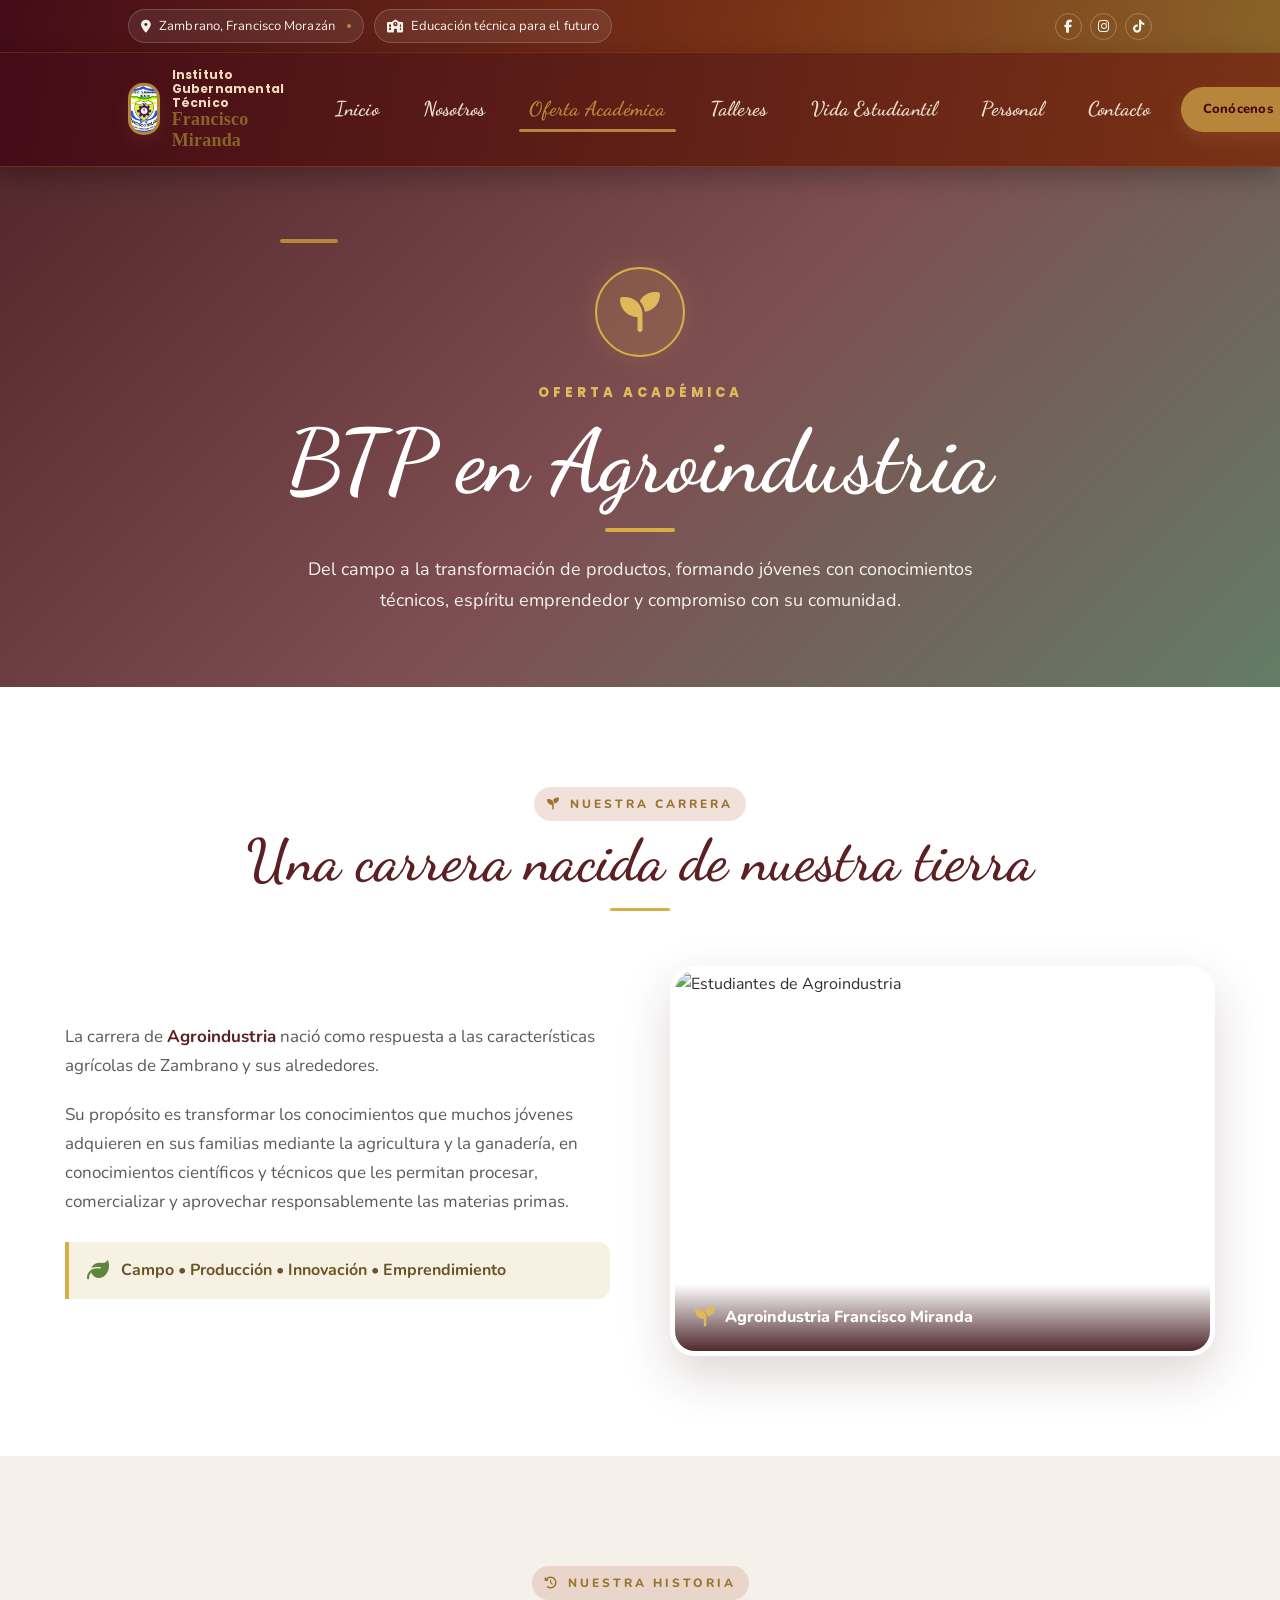
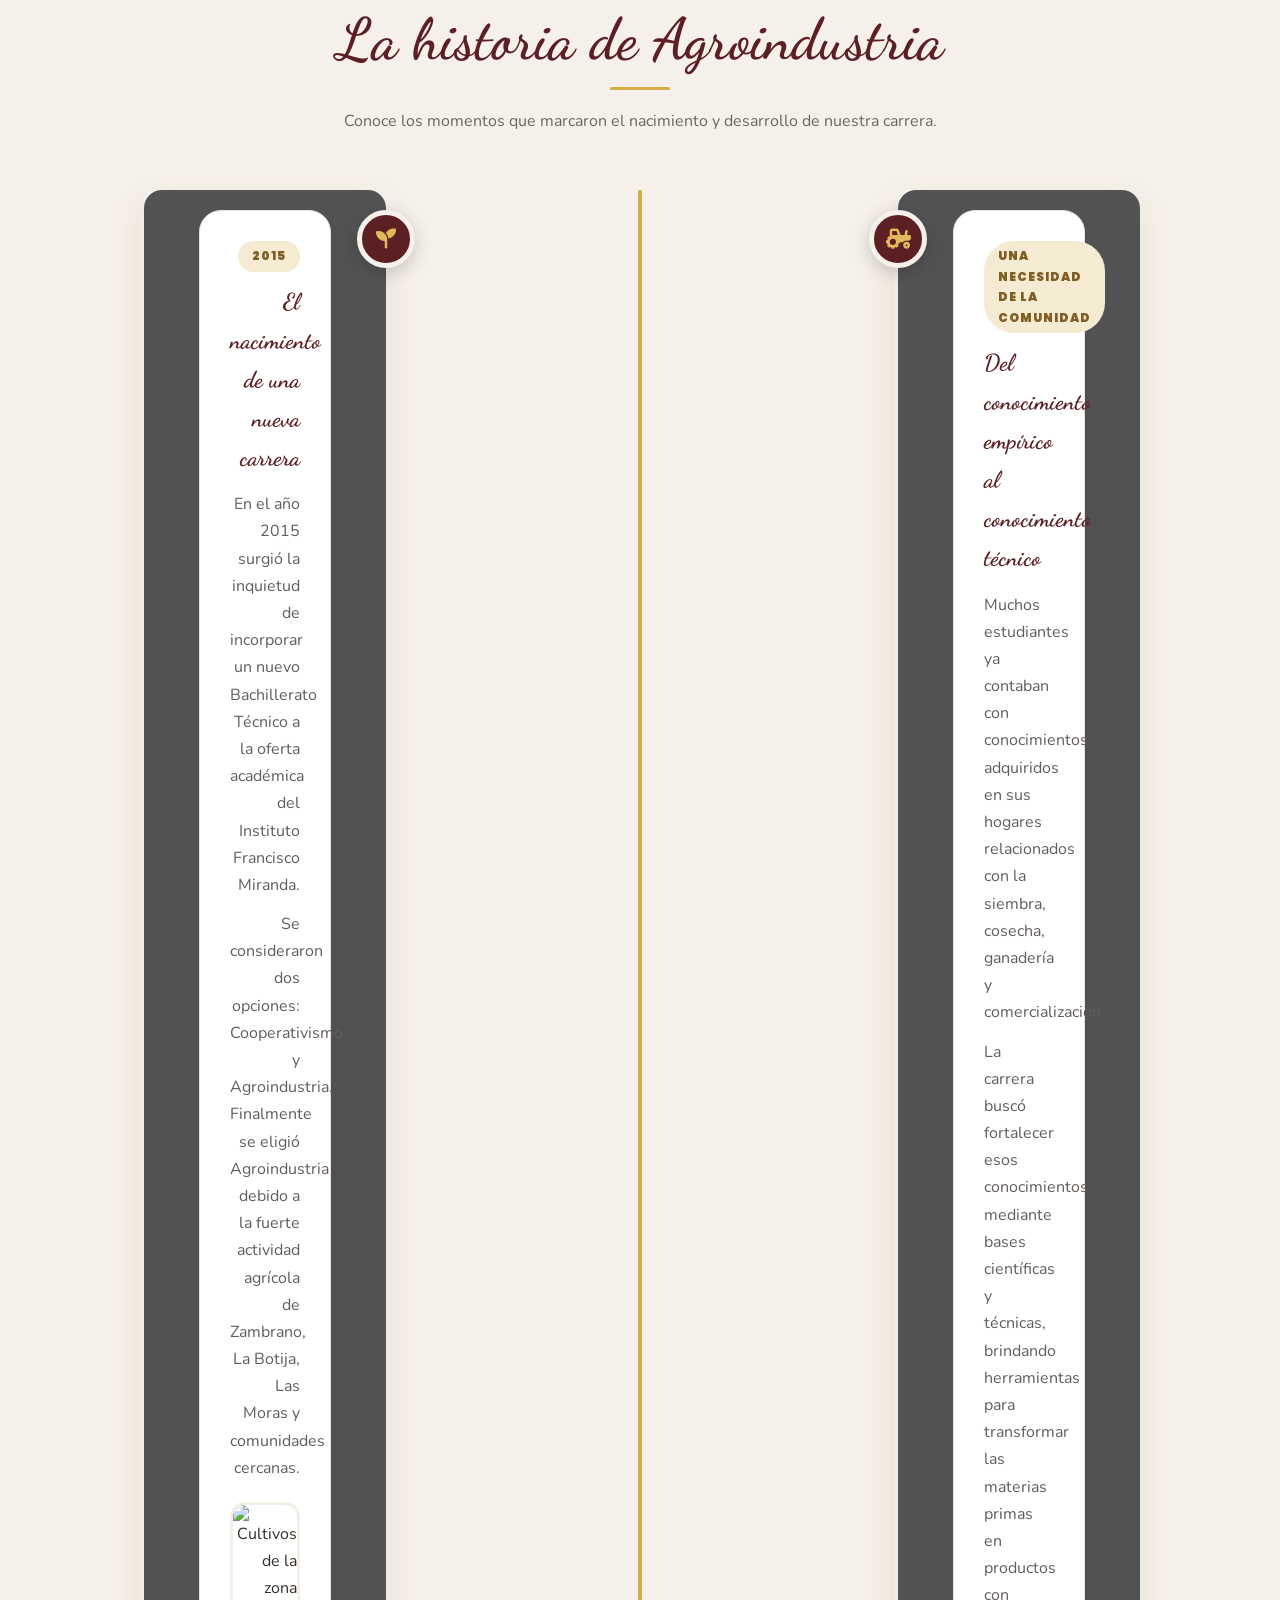
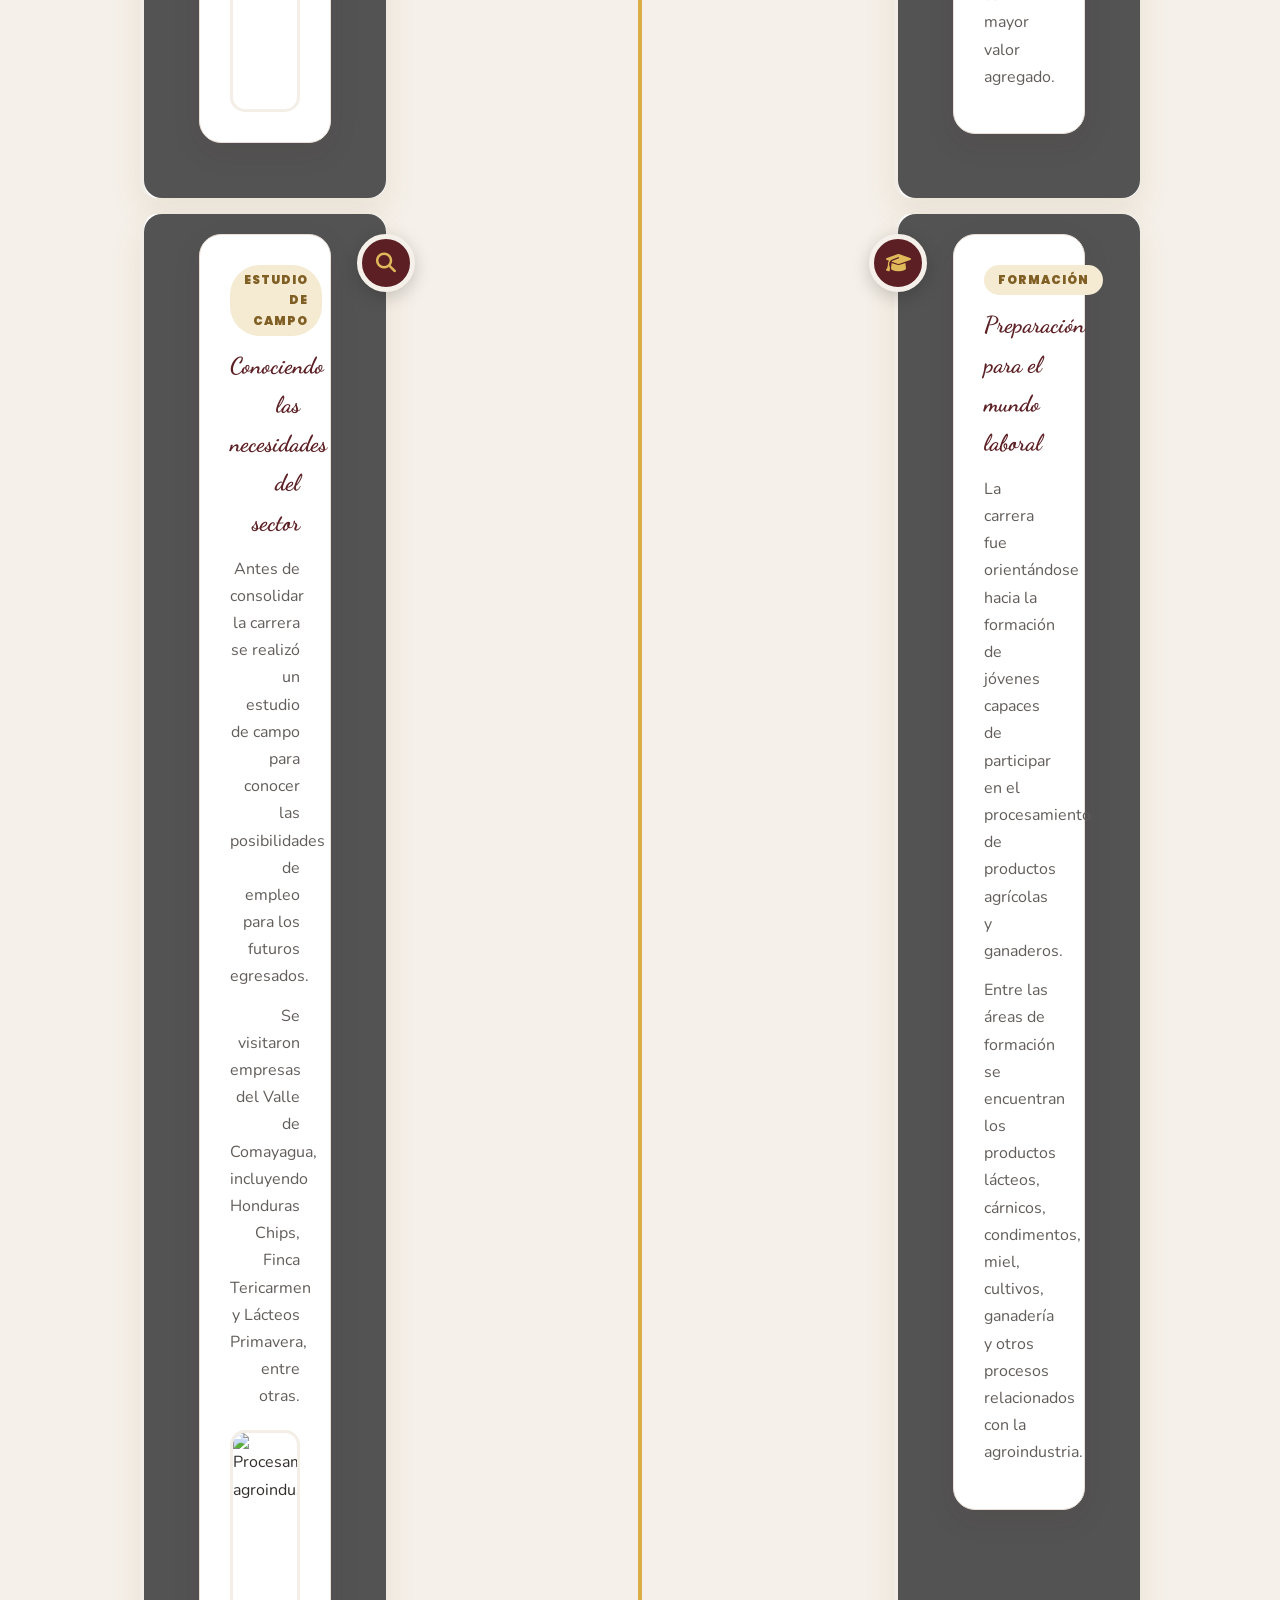
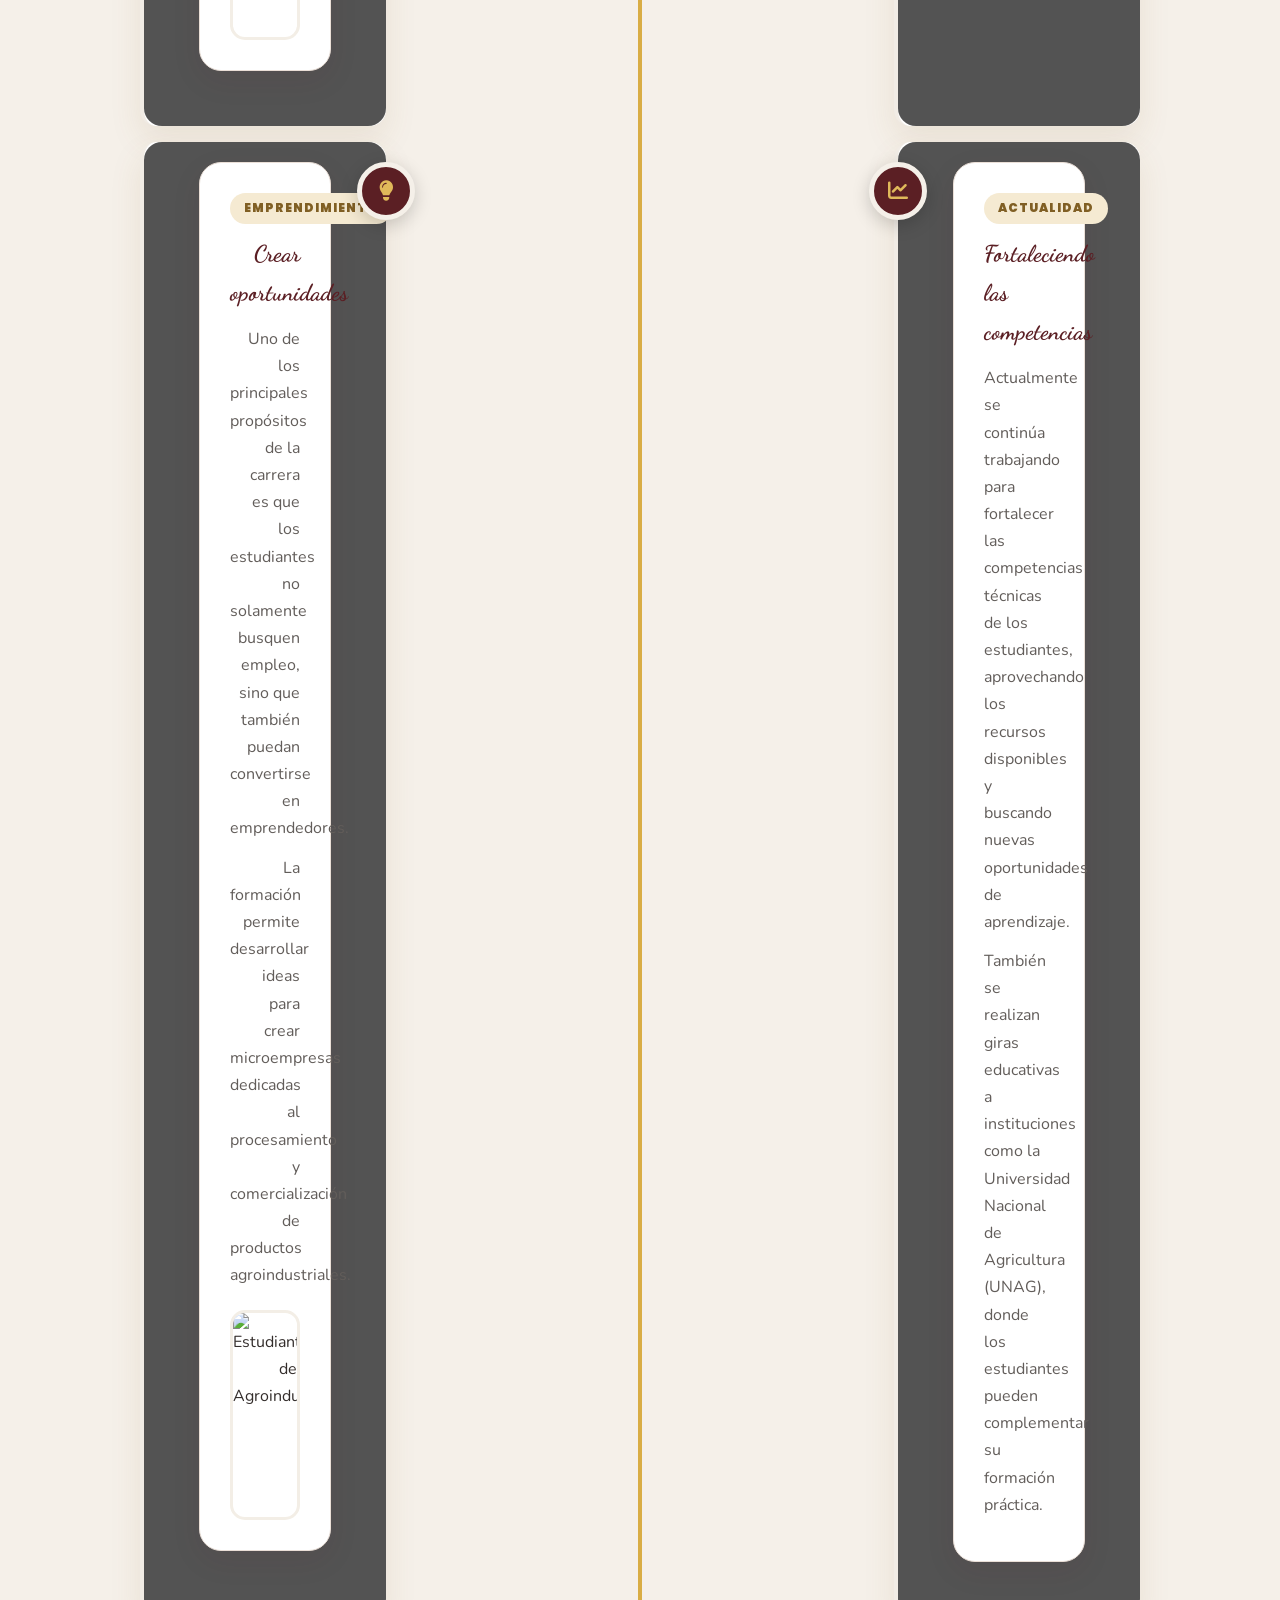
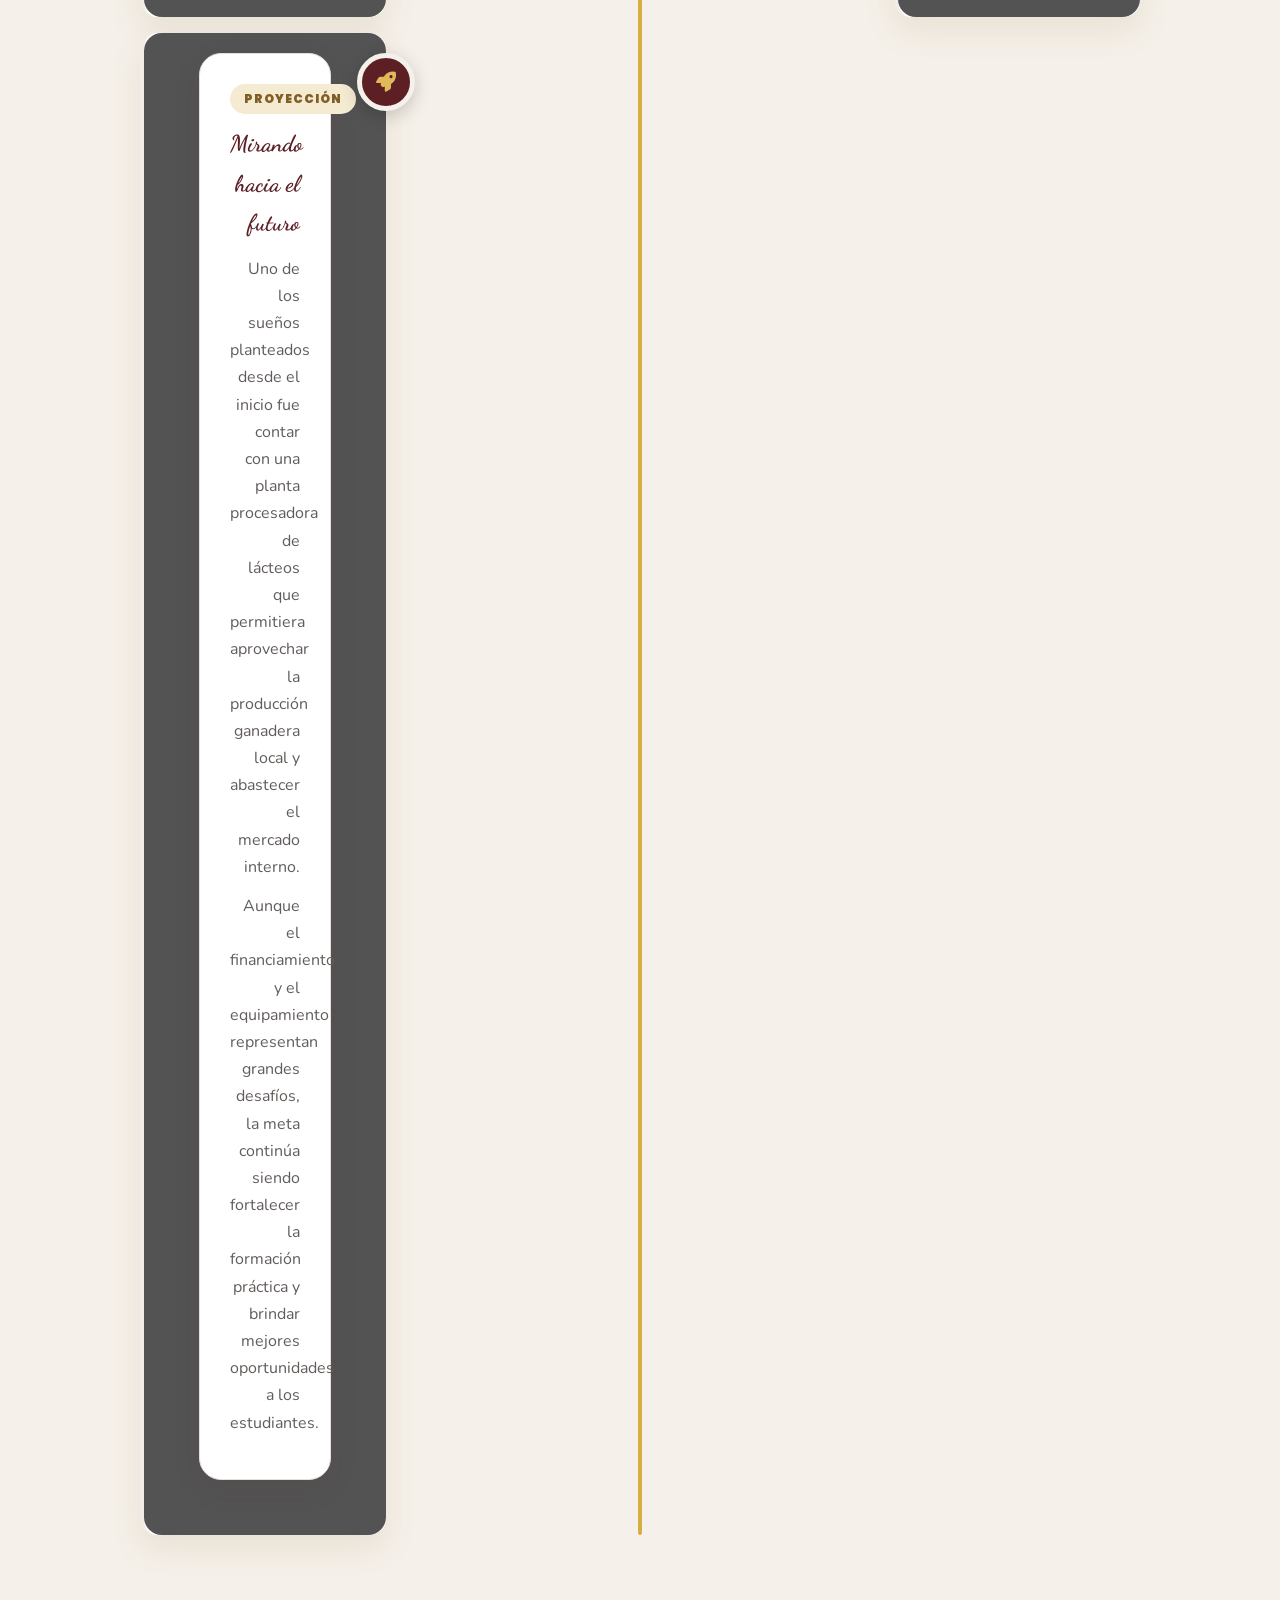
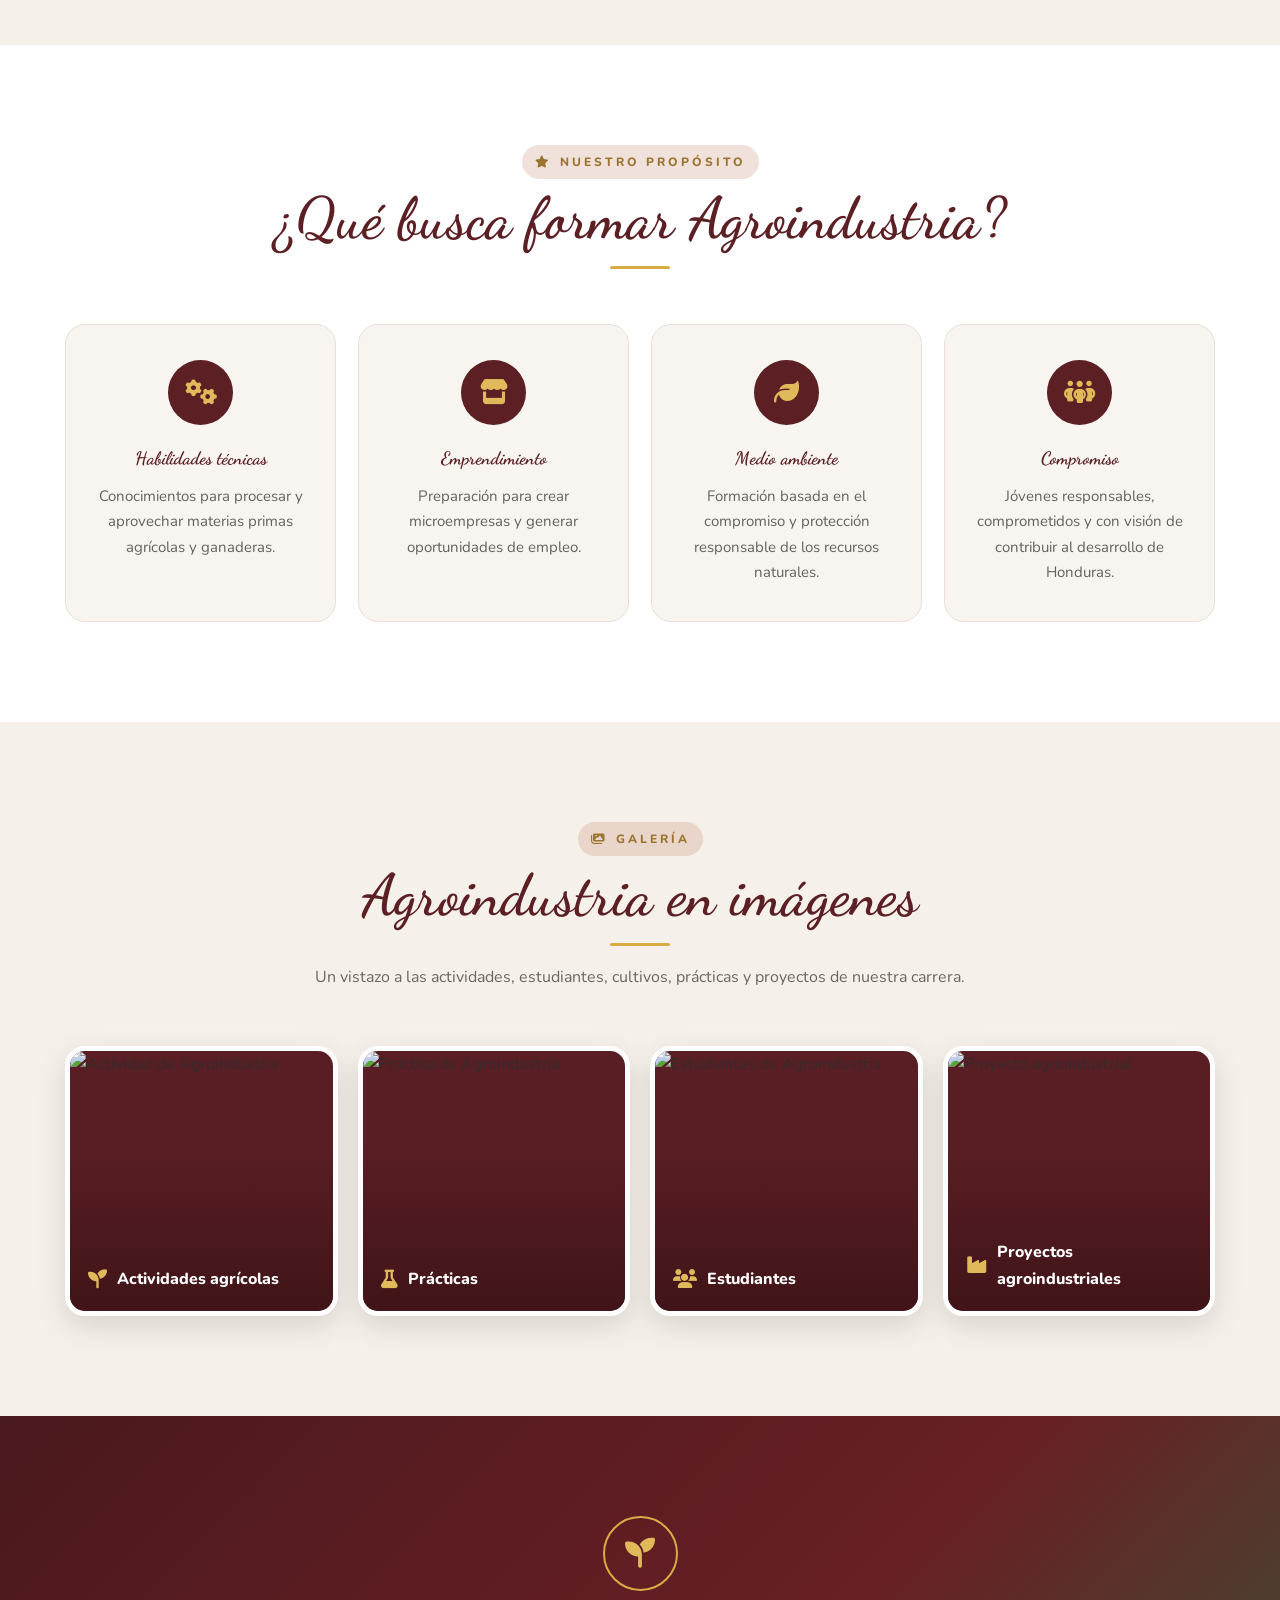
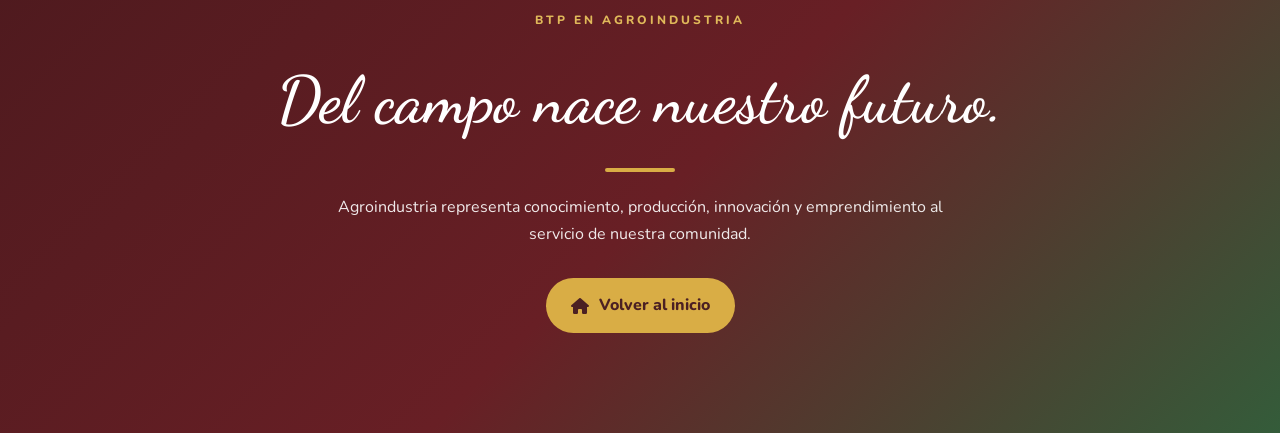
==== commit bd151025: "cambios" ====
--- a/pages/agroindustria.html
+++ b/pages/agroindustria.html
@@ -30,6 +30,7 @@
 
     <!-- CSS -->
 
+    <link rel="stylesheet" href="../css/style.css">
     <link rel="stylesheet"
           href="../css/agroindustria.css">
 
@@ -37,6 +38,24 @@
 
 
 <body>
+
+<!-- =====================================================
+     BARRA SUPERIOR
+===================================================== -->
+
+<div class="top-bar">
+    <div class="top-bar-container">
+        <div class="top-info">
+            <span><i class="fa-solid fa-location-dot"></i> Zambrano, Francisco Morazán</span>
+            <span><i class="fa-solid fa-school"></i> Educación técnica para el futuro</span>
+        </div>
+        <div class="top-social">
+            <a href="https://www.facebook.com/share/1HiES1s5v1/" target="_blank" rel="noopener noreferrer" aria-label="Facebook"><i class="fa-brands fa-facebook-f"></i></a>
+            <a href="https://www.instagram.com/igt_franciscomiranda?stkn=MW44cGJxc3F2cHFpYw==" target="_blank" rel="noopener noreferrer" aria-label="Instagram"><i class="fa-brands fa-instagram"></i></a>
+            <a href="https://www.tiktok.com/@igt_franciscomiranda?_r=1&amp;_t=ZS-99UJyOxckxG" target="_blank" rel="noopener noreferrer" aria-label="TikTok"><i class="fa-brands fa-tiktok"></i></a>
+        </div>
+    </div>
+</div>
 
 
 <!-- =====================================================
@@ -95,7 +114,7 @@
                 Oferta Académica
             </a>
 
-            <a href="../index.html#talleres"
+            <a href="talleres.html"
                class="nav-link">
                 Talleres
             </a>
@@ -166,7 +185,7 @@
         Oferta Académica
     </a>
 
-    <a href="../index.html#talleres">
+    <a href="talleres.html">
         Talleres
     </a>
 
--- a/css/style.css
+++ b/css/style.css
@@ -0,0 +1,4570 @@
+/* VARIABLES */
+
+:root {
+    --vino: #6b1424;
+    --vino-dark: #430c17;
+    --vino-rgb: 107,20,36;
+
+    --ocre: #b8863b;
+    --ocre-dark: #8a6329;
+    --ocre-rojo: #a8481f;
+    --ocre-rojo-dark: #7a3216;
+    --ocre-rojo-rgb: 168,72,31;
+    --hueso: #f7f3ea;
+    --hueso-dark: #ede6d6;
+    --ocre-rgb: 184,134,59;
+    --ocre-dark-rgb: 138,99,41;
+    --hueso-rgb: 247,243,234;
+    --hueso-dark-rgb: 237,230,214;
+
+    --amarillo: var(--ocre);
+    --amarillo-light: var(--hueso);
+
+    --azul: #8a4a2e;
+    --azul-dark: #5c3220;
+
+    --verde: #6c7a35;
+    --verde-dark: #4a541f;
+
+    --blanco: #ffffff;
+    --crema: #fffdf7;
+
+    --gris: #f5f5f5;
+    --gris-texto: #665c4d;
+    --negro: #18120c;
+
+    --font-body: "Manrope", "Nunito", sans-serif;
+    --font-display: "Cormorant Garamond", Georgia, serif;
+    --font-alt: "Poppins", sans-serif;
+
+    --sombra:
+        0 14px 32px rgba(98, 64, 13, 0.12);
+
+    --radio: 22px;
+
+    --transicion: 0.3s ease;
+}
+
+/* =========================================
+   NUESTRA IDENTIDAD
+========================================= */
+
+.identity-section {
+    position: relative;
+    overflow: hidden;
+    background:
+        linear-gradient(120deg, rgba(var(--ocre-rojo-rgb), 0.9), rgba(var(--ocre-rgb), 0.55) 45%, rgba(24, 18, 12, 0.93)),
+        url("../img/Institucion/Actividades.jpg") center / cover;
+}
+
+.identity-pattern {
+    position: absolute;
+    inset: 0;
+    pointer-events: none;
+    opacity: 0.45;
+    background-image:
+        linear-gradient(rgba(255, 255, 255, 0.07) 1px, transparent 1px),
+        linear-gradient(90deg, rgba(255, 255, 255, 0.07) 1px, transparent 1px);
+    background-size: 42px 42px;
+    mask-image: linear-gradient(135deg, black, transparent 72%);
+}
+
+.identity-heading .identity-subtitle {
+    margin-bottom: 8px;
+    color: var(--ocre);
+    font-size: 19px;
+    font-weight: 800;
+    letter-spacing: 0.04em;
+}
+
+.identity-grid {
+    position: relative;
+    z-index: 1;
+    display: grid;
+    grid-template-columns: repeat(3, minmax(0, 1fr));
+    gap: 22px;
+}
+
+.identity-card {
+    position: relative;
+    min-height: 300px;
+    padding: 28px;
+    overflow: hidden;
+    border: 1px solid rgba(var(--ocre-rgb), 0.16);
+    border-radius: 20px;
+    background: rgba(255, 253, 248, 0.92);
+    box-shadow: 0 18px 40px rgba(98, 64, 13, 0.1);
+    transition: transform 0.35s ease, box-shadow 0.35s ease, border-color 0.35s ease;
+}
+
+.identity-card::after {
+    content: "";
+    position: absolute;
+    right: -34px;
+    bottom: -42px;
+    width: 130px;
+    height: 130px;
+    border: 1px solid currentColor;
+    border-radius: 50%;
+    opacity: 0.1;
+}
+
+.identity-card:hover {
+    transform: translateY(-8px);
+    border-color: currentColor;
+    box-shadow: 0 24px 48px rgba(98, 64, 13, 0.18);
+}
+
+.identity-card-top {
+    position: relative;
+    display: flex;
+    align-items: center;
+    justify-content: space-between;
+    margin: -28px -28px 24px;
+}
+
+.identity-image {
+    display: block;
+    width: 100%;
+    height: 180px;
+    border-radius: 20px 20px 0 0;
+    object-fit: cover;
+    object-position: center;
+    filter: saturate(1.08);
+    transition: transform 0.45s ease, filter 0.45s ease;
+}
+
+.identity-card-top::after {
+    content: "";
+    position: absolute;
+    inset: 0;
+    border-radius: 20px 20px 0 0;
+    background: linear-gradient(180deg, rgba(58, 37, 8, 0.04), rgba(58, 37, 8, 0.38));
+    pointer-events: none;
+}
+
+.identity-card:hover .identity-image {
+    filter: saturate(1.2) contrast(1.04);
+    transform: scale(1.04);
+}
+
+.identity-icon {
+    display: grid;
+    width: 58px;
+    height: 58px;
+    place-items: center;
+    border-radius: 16px;
+    background: currentColor;
+    color: #fff;
+    font-size: 23px;
+    box-shadow: 0 10px 20px currentColor;
+}
+
+.identity-number {
+    position: absolute;
+    top: 16px;
+    right: 16px;
+    z-index: 1;
+    display: grid;
+    width: 38px;
+    height: 38px;
+    place-items: center;
+    border: 1px solid rgba(255, 255, 255, 0.45);
+    border-radius: 50%;
+    background: rgba(58, 37, 8, 0.62);
+    backdrop-filter: blur(5px);
+    color: #e0c9a3;
+    font-size: 12px;
+    font-weight: 800;
+    letter-spacing: 0.14em;
+}
+
+.identity-card h3 {
+    position: relative;
+    margin-bottom: 12px;
+    color: #3a2508;
+    font-family: var(--font-body);
+    font-size: 25px;
+    font-weight: 800;
+    line-height: 1.1;
+}
+
+.identity-card p {
+    position: relative;
+    color: #6b5d47;
+    font-size: 14px;
+    line-height: 1.75;
+}
+
+.identity-respect { color: #8a6329; }
+.identity-love { color: #b5563a; }
+.identity-responsibility { color: #c28b19; }
+.identity-integrity { color: #6b4a5e; }
+.identity-solidarity { color: #5f7a3d; }
+
+@media (min-width: 801px) {
+    .identity-card:nth-child(4) { grid-column: 1 / 2; }
+    .identity-card:nth-child(5) { grid-column: 2 / 3; }
+}
+
+@media (max-width: 1000px) {
+    .identity-grid { grid-template-columns: repeat(2, minmax(0, 1fr)); }
+}
+
+@media (max-width: 600px) {
+    .identity-grid { grid-template-columns: 1fr; }
+    .identity-card {
+        min-height: auto;
+        padding: 24px;
+    }
+
+    .identity-card-top {
+        margin: -24px -24px 22px;
+    }
+
+    .identity-image {
+        height: 190px;
+    }
+}
+
+
+/* RESET */
+
+* {
+    margin: 0;
+    padding: 0;
+    box-sizing: border-box;
+}
+
+html {
+    scroll-behavior: smooth;
+    overflow-x: hidden;
+}
+
+body {
+    font-family: var(--font-body, "Manrope", sans-serif);
+    background: #f3eee5;
+    color: #29231f;
+    overflow-x: hidden;
+    line-height: 1.65;
+}
+
+h1,
+h2,
+h3,
+.logo-text span,
+.footer-brand span {
+    font-family: "Playfair Display", serif;
+}
+
+a {
+    text-decoration: none;
+    color: inherit;
+}
+
+button {
+    font-family: inherit;
+}
+
+img {
+    max-width: 100%;
+    display: block;
+}
+
+
+/* BARRA SUPERIOR */
+
+.top-bar {
+    background: linear-gradient(100deg, var(--vino-dark), var(--vino), var(--azul-dark));
+    color: rgb(255, 250, 250);
+    font-size: 13px;
+    letter-spacing: 0.1px;
+    background: var(--vino-dark);
+    color: #f8eaca;
+    font-size: 13px;
+    backdrop-filter: blur(10px);
+}
+
+.top-bar-container {
+    max-width: 1400px;
+    margin: auto;
+    padding: 9px 5%;
+    display: flex;
+    justify-content: space-between;
+    align-items: center;
+}
+
+.top-info {
+    display: flex;
+    gap: 10px;
+}
+
+.top-info span {
+    display: flex;
+    align-items: center;
+    gap: 8px;
+    padding: 5px 12px;
+    border: 1px solid rgba(255, 255, 255, 0.18);
+    border-radius: 999px;
+    background: rgba(255, 255, 255, 0.08);
+}
+
+.top-social {
+    display: flex;
+    gap: 8px;
+}
+
+.top-social a {
+    width: 27px;
+    height: 27px;
+    display: grid;
+    place-items: center;
+    border: 1px solid rgba(255, 255, 255, 0.25);
+    border-radius: 50%;
+    transition: var(--transicion);
+}
+
+.top-social a:hover {
+    background: linear-gradient(135deg, var(--amarillo), var(--ocre-dark));
+    border-color: var(--amarillo);
+    color: #0a0a0a;
+    transform: translateY(-3px);
+    box-shadow: 0 10px 25px rgba(var(--ocre-rgb),0.25);
+}
+
+
+/* HEADER */
+
+.header {
+    position: sticky;
+    top: 0;
+    z-index: 1000;
+    background: rgba(255, 253, 248, 0.96);
+    backdrop-filter: blur(14px);
+    border-bottom: 1px solid rgba(143, 23, 53, 0.14);
+    box-shadow: 0 8px 24px rgba(48, 22, 24, 0.06);
+}
+
+.nav-container {
+    max-width: 1400px;
+    margin: auto;
+    padding: 15px 5%;
+
+    display: flex;
+    align-items: center;
+    gap: 20px;
+    flex-wrap: nowrap;
+}
+
+.logo {
+    display: flex;
+    align-items: center;
+    gap: 12px;
+    margin-right: auto;
+}
+
+.logo-image {
+    width: 60px;
+    height: 60px;
+    border-radius: 12px;
+    overflow: hidden;
+    box-shadow: 0 8px 20px rgba(143, 23, 53, 0.15);
+    flex-shrink: 0;
+}
+
+.logo-image img {
+    width: 100%;
+    height: 100%;
+    object-fit: cover;
+}
+
+.logo-placeholder,
+.footer-logo {
+    width: 52px;
+    height: 52px;
+
+    border-radius: 15px;
+
+    background:
+        linear-gradient(
+            145deg,
+            var(--amarillo),
+            var(--ocre-dark)
+        );
+
+    color: var(--vino-dark);
+
+    display: grid;
+    place-items: center;
+
+    font-family: "Poppins", sans-serif;
+    font-weight: 800;
+    font-size: 18px;
+
+    box-shadow: 0 6px 15px rgba(var(--ocre-rgb), 0.25);
+    overflow: hidden;
+    position: relative;
+}
+
+.logo-placeholder img {
+    width: 100%;
+    height: 100%;
+    object-fit: cover;
+}
+
+.logo-image,
+.footer-logo-image {
+    width: 58px;
+    height: 58px;
+    flex-shrink: 0;
+    overflow: hidden;
+    border-radius: 14px;
+    border: 2px solid rgba(var(--ocre-rgb), 0.65);
+    background: var(--amarillo-light);
+    box-shadow: 0 8px 20px rgba(100, 16, 39, 0.16);
+}
+
+.logo-image img,
+.footer-logo-image img {
+    width: 100%;
+    height: 100%;
+    object-fit: cover;
+}
+
+.logo-text {
+    display: flex;
+    flex-direction: column;
+    line-height: 1.15;
+}
+
+.logo-text strong {
+    font-family: var(--font-alt);
+    font-size: 12px;
+    font-weight: 700;
+    letter-spacing: 0.5px;
+    color: #d4af37;
+}
+
+.logo-text span {
+    font-family: var(--font-display);
+    font-weight: 700;
+    font-size: 18px;
+    color: var(--amarillo);
+    letter-spacing: -0.02em;
+}
+
+.nav-menu {
+    display: flex;
+    align-items: center;
+    gap: 18px;
+    flex-wrap: nowrap;
+    white-space: nowrap;
+}
+
+.nav-link {
+    font-size: 14px;
+    font-weight: 700;
+    color: #e8dcc8;
+    letter-spacing: 0.01em;
+    position: relative;
+    padding: 6px 10px;
+    transition: all 0.25s ease;
+}
+
+.nav-link::after {
+    content: "";
+    position: absolute;
+
+    left: 0;
+    bottom: 0;
+
+    width: 0;
+    height: 3px;
+
+    border-radius: 5px;
+
+    background: var(--amarillo);
+
+    transition: var(--transicion);
+}
+
+.nav-link:hover {
+    color: var(--amarillo);
+}
+
+.nav-link:hover::after,
+.nav-link.active::after {
+    width: 100%;
+}
+
+.btn-header {
+    padding: 11px 22px;
+    border-radius: 30px;
+
+    background: linear-gradient(135deg, var(--amarillo), var(--ocre-dark));
+
+    font-size: 13px;
+    font-weight: 800;
+    letter-spacing: 0.02em;
+
+    display: flex;
+    gap: 8px;
+    align-items: center;
+
+    transition: var(--transicion);
+    box-shadow: 0 10px 22px rgba(var(--ocre-rgb),0.24);
+}
+
+.btn-header:hover {
+    transform: translateY(-2px);
+    box-shadow: var(--sombra);
+}
+
+.menu-toggle {
+    display: none;
+
+    border: none;
+    background: transparent;
+
+    font-size: 23px;
+    cursor: pointer;
+}
+
+
+.gallery-main { display: none; }
+
+.gallery-slider {
+    position: relative;
+    width: 100%;
+    min-height: 420px;
+    border-radius: var(--radio);
+    overflow: hidden;
+    background: linear-gradient(135deg, #f6f1de, #f0dca4);
+    box-shadow: var(--sombra);
+}
+
+.gallery-slide {
+    position: absolute;
+    inset: 0;
+    opacity: 0;
+    transition: opacity 0.5s ease;
+}
+
+.gallery-slide.active {
+    opacity: 1;
+}
+
+.gallery-slide img {
+    width: 100%;
+    height: 100%;
+    object-fit: contain;
+    background: linear-gradient(135deg, #37121f, #641027 55%, #173f78);
+}
+
+.gallery-controls {
+    position: absolute;
+    right: 20px;
+    bottom: 18px;
+    display: flex;
+    gap: 10px;
+    z-index: 3;
+}
+
+.gallery-btn {
+    width: 42px;
+    height: 42px;
+    border: none;
+    border-radius: 50%;
+    background: linear-gradient(135deg, var(--ocre-rojo), var(--vino-dark));
+    color: var(--hueso);
+    cursor: pointer;
+    box-shadow: 0 8px 22px rgba(0, 0, 0, 0.28);
+    transition: var(--transicion);
+}
+
+.gallery-btn:hover {
+    transform: translateY(-2px);
+}
+
+.gallery-small {
+    overflow: hidden;
+    border: none;
+}
+
+.gallery-small img {
+    width: 100%;
+    height: 100%;
+    object-fit: cover;
+    border-radius: var(--radio);
+}
+
+.career-card {
+    background-size: cover;
+    background-position: center;
+    position: relative;
+    overflow: hidden;
+}
+
+.career-card::before {
+    content: "";
+    position: absolute;
+    inset: 0;
+    background: linear-gradient(135deg, rgba(255,255,255,0.22), rgba(255,255,255,0.05));
+}
+
+.career-card > * {
+    position: relative;
+    z-index: 1;
+}
+
+.career-it {
+    background-image: linear-gradient(135deg, rgba(231,241,255,0.9), rgba(231,241,255,0.62)), url("../img/Portada/Docentes.jpg");
+    background-position: center;
+}
+
+.career-accounting {
+    background-image: linear-gradient(135deg, rgba(255,253,248,0.91), rgba(255,253,248,0.63)), url("../img/Carreras/12vo finanzas.jpeg");
+    background-position: center top;
+}
+
+.career-agro {
+    background-image: linear-gradient(135deg, rgba(var(--hueso-rgb),0.95), rgba(var(--crema),0.6)), url("../img/Carreras/Imagen para la carrera de Agroindustria.jpg");
+    background-position: center bottom;
+    background-blend-mode: overlay;
+}
+
+.service-card {
+    position: relative;
+    overflow: hidden;
+    padding: 0;
+    display: flex;
+    flex-direction: column;
+    justify-content: space-between;
+    min-height: 320px;
+    border-radius: 16px;
+}
+
+.service-card::before {
+    content: "";
+    position: absolute;
+    inset: 0;
+    /* lighter, warm overlay for elegant, airy cards */
+    background: linear-gradient(180deg, rgba(var(--hueso-rgb),0.12), rgba(var(--hueso-rgb),0.06));
+    z-index: 0;
+}
+
+.service-card > * {
+    position: relative;
+    z-index: 1;
+}
+
+.service-card .service-icon,
+.service-card h3,
+.service-card p,
+.service-card button,
+.service-card a {
+    z-index: 2;
+}
+
+.service-band {
+    background-image: linear-gradient(180deg, rgba(0,0,0,0.5), rgba(10,10,10,0.7)), url("../img/Banda/Banda Latina.jpg");
+    background-size: cover;
+    background-position: center;
+}
+
+.service-sports {
+    background-image: linear-gradient(180deg, rgba(0,0,0,0.5), rgba(10,10,10,0.7)), url("../img/Deportes/Deporte.jpg");
+    background-size: cover;
+    background-position: center;
+}
+
+/* Aplicar apariencia 'Deportes' también a Historia y Talleres */
+.historia-encabezado,
+.workshops-hero {
+    background-image: linear-gradient(180deg, rgba(0,0,0,0.5), rgba(10,10,10,0.7)), url("../img/Deportes/Deporte.jpg");
+    background-size: cover;
+    background-position: center;
+    color: var(--hueso);
+}
+
+.service-workshops {
+    background-image: linear-gradient(180deg, rgba(0,0,0,0.5), rgba(10,10,10,0.7)), url("../img/Talleres/WhatsApp Image 2026-08-10 at 9.49.15 PM.jpeg");
+    background-size: cover;
+    background-position: center;
+}
+
+.service-card .service-icon {
+    margin-top: 25px;
+}
+
+.service-card h3,
+.service-card p,
+.service-card button,
+.service-card a {
+    padding-left: 25px;
+    padding-right: 25px;
+}
+
+.service-card h3 {
+    color: var(--negro);
+    font-size: 20px;
+    margin-top: 16px;
+    margin-bottom: 8px;
+    font-weight: 800;
+}
+
+.service-card p {
+    color: var(--gris-texto);
+    font-size: 14px;
+    line-height: 1.6;
+    margin-bottom: 18px;
+}
+
+.service-card button,
+.service-trigger,
+.band-trigger {
+    border: none;
+    background: white;
+    color: var(--vino);
+    width: calc(100% - 50px);
+    margin: 0 25px 25px;
+    padding: 11px 16px;
+    border-radius: 25px;
+    font-size: 13px;
+    font-weight: 800;
+    cursor: pointer;
+    transition: all 0.4s cubic-bezier(0.22, 1, 0.36, 1);
+    box-shadow: 0 8px 20px rgba(var(--ocre-rgb),0.2);
+}
+
+.service-card button:hover,
+.service-trigger:hover,
+.band-trigger:hover {
+    transform: translateY(-2px);
+    box-shadow: var(--sombra);
+}
+
+.service-trigger,
+.band-trigger {
+    display: block;
+    text-align: center;
+    color: var(--blanco);
+}
+
+.service-card h3 {
+    margin-bottom: 12px;
+}
+
+.service-card p {
+    margin-bottom: 18px;
+}
+
+.sports-modal {
+    position: fixed;
+    inset: 0;
+    z-index: 2000;
+    display: flex;
+    align-items: center;
+    justify-content: center;
+    padding: 24px;
+    background: rgba(17, 17, 17, 0.75);
+    opacity: 0;
+    visibility: hidden;
+    transition: 0.25s ease;
+}
+
+.sports-modal.active {
+    opacity: 1;
+    visibility: visible;
+}
+
+.sports-modal-dialog {
+    position: relative;
+    width: min(980px, 94vw);
+    max-height: 90vh;
+    overflow-y: auto;
+    padding: 34px;
+    border: 1px solid rgba(var(--ocre-rgb), 0.2);
+    border-radius: 24px;
+    background: linear-gradient(135deg, #1a1410, #151515);
+    color: #f4f0e8;
+    box-shadow: 0 30px 80px rgba(0, 0, 0, 0.6);
+}
+
+.sports-modal-close {
+    position: absolute;
+    top: 18px;
+    right: 18px;
+    width: 42px;
+    height: 42px;
+    border: 0;
+    border-radius: 50%;
+    background: rgba(255, 255, 255, 0.1);
+    color: var(--amarillo);
+    font-size: 20px;
+    cursor: pointer;
+}
+
+.sports-modal-header {
+    max-width: 760px;
+    padding-right: 48px;
+    margin-bottom: 24px;
+}
+
+.sports-modal-badge {
+    color: var(--amarillo);
+    font-size: 12px;
+    font-weight: 800;
+    letter-spacing: 1.4px;
+}
+
+.sports-modal-header h2 {
+    margin: 10px 0;
+    color: var(--amarillo);
+    font-family: "Poppins", sans-serif;
+    font-size: clamp(28px, 4vw, 44px);
+}
+
+.sports-modal-header p,
+.sports-info-block p,
+.sports-info-block li {
+    color: #ddd5c9;
+    line-height: 1.65;
+}
+
+.sports-team-cards {
+    display: grid;
+    grid-template-columns: repeat(2, 1fr);
+    gap: 16px;
+    margin-bottom: 20px;
+}
+
+.sports-team-card {
+    overflow: hidden;
+    border: 1px solid rgba(var(--ocre-rgb), 0.2);
+    border-radius: 16px;
+    background: rgba(255, 255, 255, 0.06);
+}
+
+.sports-team-card img {
+    display: block;
+    width: 100%;
+    height: 210px;
+    object-fit: cover;
+}
+
+.sports-team-card div {
+    padding: 16px 18px;
+}
+
+.sports-team-card span {
+    color: var(--amarillo);
+    font-size: 11px;
+    font-weight: 800;
+    letter-spacing: 1.2px;
+}
+
+.sports-team-card h3 {
+    margin: 7px 0 4px;
+    color: #fff1a8;
+    font-family: "Poppins", sans-serif;
+    font-size: 17px;
+}
+
+.sports-team-card p {
+    margin: 0;
+    color: #ddd5c9;
+    font-size: 13px;
+}
+
+.sports-modal-sections {
+    display: grid;
+    grid-template-columns: repeat(2, 1fr);
+    gap: 16px;
+}
+
+.sports-info-block {
+    padding: 20px;
+    border: 1px solid rgba(var(--ocre-rgb), 0.16);
+    border-radius: 16px;
+    background: rgba(255, 255, 255, 0.045);
+}
+
+.sports-info-block h3 {
+    display: flex;
+    gap: 10px;
+    align-items: center;
+    margin-bottom: 12px;
+    color: #fff1a8;
+    font-family: "Poppins", sans-serif;
+    font-size: 17px;
+}
+
+.sports-info-block h3 i {
+    color: var(--amarillo);
+}
+
+.sports-info-block ul {
+    margin: 0;
+    padding-left: 20px;
+}
+
+.sports-info-block li + li {
+    margin-top: 9px;
+}
+
+.sports-info-block p {
+    margin: 0;
+}
+
+.sports-info-block p + p {
+    margin-top: 12px;
+}
+
+.sports-women-block {
+    border-color: rgba(231, 90, 120, 0.35);
+}
+
+.sports-infrastructure-block {
+    grid-column: 1 / -1;
+}
+
+.band-modal {
+    position: fixed;
+    inset: 0;
+    background: rgba(17, 17, 17, 0.7);
+    display: flex;
+    align-items: center;
+    justify-content: center;
+    padding: 24px;
+    opacity: 0;
+    visibility: hidden;
+    transition: 0.25s ease;
+    z-index: 2000;
+}
+
+.band-modal.active {
+    opacity: 1;
+    visibility: visible;
+}
+
+.band-modal-dialog {
+    position: relative;
+    width: min(1100px, 92vw);
+    max-height: 90vh;
+    overflow-y: auto;
+    background: linear-gradient(135deg, #1a1410, #151515);
+    border-radius: 28px;
+    border: 1px solid rgba(var(--ocre-rgb),0.15);
+    box-shadow: 0 30px 80px rgba(0, 0, 0, 0.6);
+    padding: 30px;
+}
+
+.band-modal-close {
+    position: absolute;
+    top: 18px;
+    right: 18px;
+    width: 42px;
+    height: 42px;
+    border-radius: 50%;
+    border: none;
+    background: rgba(143, 23, 53, 0.1);
+    color: var(--vino);
+    font-size: 20px;
+    cursor: pointer;
+}
+
+.band-modal-header {
+    padding-right: 50px;
+    margin-bottom: 22px;
+}
+
+.band-modal-badge {
+    display: inline-block;
+    padding: 9px 16px;
+    border-radius: 999px;
+    background: linear-gradient(135deg, rgba(var(--ocre-rgb),0.15), rgba(var(--ocre-rgb),0.08));
+    color: var(--amarillo);
+    font-size: 12px;
+    font-weight: 800;
+    letter-spacing: 1.4px;
+    border: 1px solid rgba(var(--ocre-rgb),0.25);
+}
+
+.band-modal-header h2 {
+    margin-top: 12px;
+    font-family: "Poppins", sans-serif;
+    font-size: clamp(28px, 4vw, 44px);
+    color: var(--amarillo);
+}
+
+.band-modal-grid {
+    display: grid;
+    grid-template-columns: 1.2fr 0.8fr;
+    gap: 20px;
+    margin-bottom: 24px;
+}
+
+.band-hero-card {
+    min-height: 280px;
+    overflow: hidden;
+    border-radius: 24px;
+}
+
+.band-hero-card img {
+    width: 100%;
+    height: 100%;
+    object-fit: cover;
+}
+
+.band-highlight-card {
+    background: linear-gradient(135deg, rgba(var(--ocre-rgb),0.08), rgba(var(--ocre-rgb),0.04));
+    border: 1px solid rgba(var(--ocre-rgb),0.2);
+    border-radius: 24px;
+    padding: 24px;
+}
+
+.band-highlight-card span {
+    display: inline-block;
+    color: var(--amarillo);
+    font-size: 12px;
+    font-weight: 800;
+    letter-spacing: 1.4px;
+    margin-bottom: 12px;
+}
+
+.band-highlight-card p {
+    color: #d4c9b8;
+    line-height: 1.7;
+}
+
+.band-content {
+    display: grid;
+    gap: 18px;
+}
+
+.band-section {
+    background: rgba(26,19,16,0.5);
+    border: 1px solid rgba(var(--ocre-rgb),0.12);
+    border-radius: 22px;
+    padding: 22px 24px;
+}
+
+.band-section h3 {
+    font-family: "Poppins", sans-serif;
+    color: var(--amarillo);
+    font-size: 20px;
+    margin-bottom: 12px;
+}
+
+.band-section p {
+    color: #d4c9b8;
+    line-height: 1.7;
+}
+
+.timeline {
+    display: grid;
+    grid-template-columns: repeat(2, minmax(0, 1fr));
+    gap: 16px;
+}
+
+.timeline-item {
+    background: linear-gradient(135deg, rgba(10,10,10,0.85), rgba(26,19,16,0.78)), url("../img/Institucion/Actividades.jpg");
+    background-size: cover;
+    background-position: center;
+    border-radius: 18px;
+    padding: 18px 16px;
+    border-left: 4px solid var(--amarillo);
+    position: relative;
+}
+
+.timeline-item::before {
+    content: "";
+    position: absolute;
+    inset: 0;
+    background: rgba(10, 10, 10, 0.7);
+    border-radius: 18px;
+    z-index: 0;
+}
+
+.timeline-item span,
+.timeline-item p {
+    position: relative;
+    z-index: 1;
+}
+
+.timeline-item span {
+    display: block;
+    color: var(--amarillo);
+    font-size: 12px;
+    font-weight: 800;
+    margin-bottom: 8px;
+    letter-spacing: 0.5px;
+}
+
+.timeline-item p {
+    margin: 0;
+    color: #f0e6d2;
+}
+
+.info-grid {
+    display: grid;
+    grid-template-columns: repeat(3, minmax(0, 1fr));
+    gap: 14px;
+}
+
+.mini-card {
+    background: linear-gradient(135deg, rgba(10,10,10,0.82), rgba(26,19,16,0.75)), url("../img/Institucion/Alumnado.jpg");
+    background-size: cover;
+    background-position: center;
+    border-radius: 18px;
+    padding: 18px 16px;
+    text-align: center;
+    border: 1px solid rgba(var(--ocre-rgb),0.2);
+    position: relative;
+}
+
+.mini-card::before {
+    content: "";
+    position: absolute;
+    inset: 0;
+    background: rgba(10, 10, 10, 0.65);
+    border-radius: 18px;
+    z-index: 0;
+}
+
+.mini-card i,
+.mini-card * {
+    position: relative;
+    z-index: 1;
+}
+
+.mini-card i {
+    font-size: 24px;
+    color: var(--amarillo);
+    margin-bottom: 10px;
+}
+
+.person-list {
+    display: flex;
+    flex-direction: column;
+    gap: 12px;
+}
+
+.person-item {
+    display: flex;
+    flex-direction: column;
+    gap: 6px;
+    background: linear-gradient(135deg, rgba(10,10,10,0.80), rgba(26,19,16,0.72)), url("../img/Institucion/Alumnado.jpg");
+    background-size: cover;
+    background-position: center;
+    border-radius: 16px;
+    padding: 16px 18px;
+    position: relative;
+}
+
+.person-item::before {
+    content: "";
+    position: absolute;
+    inset: 0;
+    background: rgba(10, 10, 10, 0.65);
+    border-radius: 16px;
+    z-index: 0;
+}
+
+.person-item strong,
+.person-item span {
+    position: relative;
+    z-index: 1;
+}
+
+.person-item strong {
+    color: var(--amarillo);
+    font-size: 16px;
+    font-weight: 700;
+    letter-spacing: 0.3px;
+}
+
+.person-item span {
+    color: #d4c9b8;
+    line-height: 1.5;
+    font-size: 13px;
+}
+
+.band-gallery-grid {
+    display: grid;
+    grid-template-columns: repeat(3, minmax(0, 1fr));
+    gap: 14px;
+}
+
+.band-gallery-grid img {
+    width: 100%;
+    height: 190px;
+    object-fit: cover;
+    border-radius: 18px;
+}
+
+@media (min-width: 801px) {
+    .service-card {
+        min-height: 360px;
+    }
+}
+
+/* MENÚ MÓVIL */
+
+.mobile-menu {
+    position: fixed;
+    top: 0;
+    right: -100%;
+    width: 280px;
+    height: 100vh;
+    background: linear-gradient(135deg, rgba(10,10,10,0.95), rgba(26,19,16,0.92)), url("../img/Institucion/Actividades.jpg");
+    background-size: cover;
+    background-position: center;
+    z-index: 2000;
+    padding: 100px 30px 30px;
+    display: flex;
+    flex-direction: column;
+    gap: 22px;
+    box-shadow: -10px 0 30px rgba(0, 0, 0, 0.5);
+    transition: 0.4s ease;
+}
+
+.mobile-menu::before {
+    content: "";
+    position: absolute;
+    inset: 0;
+    background: rgba(10, 10, 10, 0.7);
+    z-index: -1;
+}
+
+.mobile-menu.active {
+    right: 0;
+}
+
+.mobile-menu a {
+    font-weight: 700;
+    font-size: 16px;
+    padding-bottom: 15px;
+    border-bottom: 1px solid rgba(var(--ocre-rgb),0.2);
+    color: #e8dcc8;
+    transition: all 0.3s ease;
+}
+
+.mobile-menu a:hover {
+    color: var(--amarillo);
+}
+
+
+/* HERO */
+
+.hero {
+    min-height: 620px;
+
+    position: relative;
+    display: flex;
+    align-items: center;
+
+    background-color: var(--vino-dark);
+    color: white;
+    overflow: hidden;
+}
+
+.hero-background {
+    position: absolute;
+    inset: -8px;
+    z-index: 0;
+    background-image: url("../img/Portada/Foto de portada.jpg");
+    background-size: cover;
+    background-position: center;
+    transform: scale(1.02);
+}
+
+.hero::before {
+    content: "";
+    position: absolute;
+
+    inset: 0;
+    right: -40px;
+    top: -80px;
+    width: 700px;
+    height: 700px;
+    border-radius: 50%;
+    background: radial-gradient(circle, rgba(var(--ocre-rgb),0.08), transparent 60%);
+    z-index: 1;
+}
+
+.hero-overlay {
+    position: absolute;
+    inset: 0;
+
+    background: linear-gradient(135deg, rgba(var(--ocre-rgb),0.12), transparent 42%);
+}
+
+.hero-container {
+    max-width: 1400px;
+    width: 100%;
+
+    margin: auto;
+
+    padding: 80px 5%;
+
+    position: relative;
+    z-index: 2;
+}
+
+.hero-content {
+    max-width: 620px;
+    position: relative;
+    z-index: 2;
+}
+
+.section-tag {
+    display: inline-block;
+
+    color: var(--vino-dark);
+
+    font-size: 13px;
+    font-weight: 800;
+
+    letter-spacing: 1.5px;
+
+    margin-bottom: 22px;
+    padding: 8px 14px;
+    border-left: 4px solid var(--amarillo);
+    background: rgba(var(--ocre-rgb), 0.13);
+}
+
+.hero h1 {
+    font-family: var(--font-display, "Cormorant Garamond", Georgia, serif);
+
+    font-size: clamp(40px, 5vw, 68px);
+
+    line-height: 0.98;
+    letter-spacing: -0.025em;
+
+    margin-bottom: 22px;
+}
+
+.hero h1 span {
+    color: var(--amarillo);
+}
+
+.hero .section-tag {
+    color: var(--amarillo);
+}
+
+.hero p {
+    max-width: 530px;
+
+    color: rgba(255, 255, 255, 0.84);
+
+    font-size: 17px;
+    line-height: 1.7;
+
+    margin-bottom: 30px;
+    max-width: 580px;
+    color: #d4c9b8;
+    font-size: 18px;
+    line-height: 1.8;
+    margin-bottom: 40px;
+    font-weight: 500;
+}
+
+.hero-buttons {
+    display: flex;
+    flex-wrap: wrap;
+    gap: 13px;
+}
+
+
+/* BOTONES */
+
+.btn {
+    display: inline-flex;
+    align-items: center;
+    justify-content: center;
+    gap: 10px;
+    padding: 16px 32px;
+    border-radius: 35px;
+    font-weight: 900;
+    font-size: 15px;
+    letter-spacing: 0.5px;
+    transition: all 0.4s cubic-bezier(0.22, 1, 0.36, 1);
+    border: none;
+    cursor: pointer;
+    position: relative;
+    overflow: hidden;
+}
+
+.btn::before {
+    content: "";
+    position: absolute;
+    inset: 0;
+    background: linear-gradient(135deg, rgba(255,255,255,0.3), rgba(255,255,255,0));
+    opacity: 0;
+    transition: opacity 0.3s ease;
+    z-index: 1;
+}
+
+.btn:hover::before {
+    opacity: 1;
+}
+
+.btn > * {
+    position: relative;
+    z-index: 2;
+}
+
+.btn:hover {
+    transform: translateY(-4px);
+    box-shadow: 0 20px 40px rgba(143,23,53,0.22);
+}
+
+.btn-primary {
+    color: white;
+    background: linear-gradient(135deg, var(--vino), #a01d3f);
+    box-shadow: 0 12px 28px rgba(143,23,53,0.18);
+}
+
+.btn-primary:hover {
+    box-shadow: 0 24px 52px rgba(143,23,53,0.28);
+}
+
+.btn-secondary {
+    color: var(--vino-dark);
+    background: linear-gradient(135deg, var(--amarillo), var(--ocre-dark));
+    box-shadow: 0 12px 28px rgba(var(--ocre-rgb),0.24);
+}
+
+.btn-secondary:hover {
+    box-shadow: 0 24px 52px rgba(var(--ocre-rgb),0.32);
+}
+
+.btn-light {
+    background: white;
+    color: var(--vino);
+}
+
+
+/* ESTADÍSTICAS */
+
+.stats-section {
+    position: relative;
+    z-index: 10;
+
+    margin-top: -45px;
+}
+
+.stats-container {
+    max-width: 1250px;
+    margin: auto;
+
+    padding: 0 5%;
+
+    display: grid;
+
+    grid-template-columns:
+        repeat(5, 1fr);
+
+    gap: 15px;
+}
+
+.stat-card {
+    background:
+        linear-gradient(135deg, rgba(26,19,16,0.6), rgba(21,21,21,0.5));
+    min-height: 115px;
+    border-radius: 24px;
+    padding: 22px 24px;
+    display: flex;
+    align-items: center;
+    gap: 16px;
+    box-shadow:
+        0 18px 42px rgba(0, 0, 0, 0.3),
+        inset 0 1px 1px rgba(var(--ocre-rgb),0.1);
+    border: 1px solid rgba(var(--ocre-rgb),0.15);
+    transition: all 0.4s cubic-bezier(0.22, 1, 0.36, 1);
+}
+
+.stat-card:hover {
+    transform: translateY(-8px);
+    box-shadow:
+        0 28px 56px rgba(143,23,53,0.2),
+        inset 0 1px 1px rgba(var(--ocre-rgb),0.15);
+}
+
+.stat-icon {
+    width: 52px;
+    height: 52px;
+
+    flex-shrink: 0;
+
+    border-radius: 50%;
+
+    background: rgba(var(--ocre-rgb), 0.2);
+
+    color: var(--ocre);
+
+    display: grid;
+    place-items: center;
+
+    font-size: 21px;
+}
+
+.stat-card strong {
+    display: block;
+    font-family: var(--font-alt);
+    font-size: 24px;
+    color: var(--amarillo);
+}
+
+.stat-card span {
+    display: block;
+    color: #d4c9b8;
+    font-size: 12px;
+    font-weight: 700;
+}
+
+.special-stat .stat-icon {
+    background: rgba(var(--vino-rgb), 0.22);
+    color: #e8b6a8;
+}
+
+.special-stat {
+    position: relative;
+    padding-bottom: 36px;
+}
+
+.stat-card-link {
+    position: absolute;
+    right: 18px;
+    bottom: 12px;
+    font-size: 11px;
+    font-weight: 800;
+    letter-spacing: 0.02em;
+    color: var(--ocre);
+    text-decoration: underline;
+    text-underline-offset: 3px;
+}
+
+.stat-card-link:hover {
+    color: var(--hueso);
+}
+
+
+/* SECCIONES */
+
+.section {
+    padding: 112px 0;
+    position: relative;
+    overflow: hidden;
+}
+
+.section-container {
+    width: min(1200px, 90%);
+    margin: auto;
+}
+
+.section-heading {
+    text-align: center;
+    margin-bottom: 65px;
+    position: relative;
+    z-index: 2;
+}
+
+.section-heading h2 {
+    font-family: var(--font-display, "Cormorant Garamond", Georgia, serif);
+
+    font-size: clamp(30px, 4vw, 42px);
+
+    margin: 12px 0 16px;
+    color: var(--hueso);
+    line-height: 1;
+}
+
+.section-heading p {
+    color: #e6d9c5;
+
+    max-width: 600px;
+
+    margin: auto;
+    line-height: 1.8;
+    font-size: 18px;
+    font-weight: 500;
+}
+
+.section-label {
+    color: var(--vino);
+
+    font-size: 12px;
+
+    letter-spacing: 1.5px;
+
+    font-weight: 800;
+    background: rgba(var(--ocre-rgb), 0.14);
+    padding: 7px 13px;
+    border-radius: 999px;
+}
+
+
+/* INSTITUCIÓN */
+
+.institution {
+    background:
+        linear-gradient(rgba(255,253,248,0.94), rgba(255,253,248,0.94)),
+        url("../img/Institucion/Alumnado.jpg") center / cover;
+}
+
+.institution .section-container {
+    display: grid;
+    grid-template-columns: 1.15fr 1.45fr;
+    gap: 50px;
+    align-items: center;
+}
+
+.institution-text h2 {
+    font-family: var(--font-display);
+    font-size: clamp(52px, 5vw, 72px);
+    line-height: 0.9;
+    margin: 16px 0 24px;
+    color: var(--vino-dark);
+    font-weight: 700;
+}
+
+.institution-text h2 span {
+    color: var(--vino);
+}
+
+.institution-text p {
+    color: #555;
+    line-height: 1.85;
+    margin-bottom: 18px;
+    font-size: 17px;
+    font-weight: 500;
+}
+
+.institution-text .btn {
+    margin-top: 10px;
+}
+
+.institution-gallery {
+    min-height: 420px;
+
+    position: relative;
+}
+
+.image-placeholder {
+    background:
+        linear-gradient(
+            135deg,
+            #f5f5f5,
+            #e9e9e9
+        );
+
+    color: #999;
+
+    display: flex;
+
+    align-items: center;
+    justify-content: center;
+
+    flex-direction: column;
+
+    gap: 10px;
+
+    border-radius: var(--radio);
+
+    border: 2px dashed #ccc;
+}
+
+.image-placeholder i {
+    font-size: 35px;
+}
+
+.gallery-main {
+    width: 85%;
+    height: 330px;
+}
+
+.gallery-small {
+    position: absolute;
+
+    bottom: 0;
+    right: 0;
+
+    width: 45%;
+    height: 180px;
+
+    background:
+        linear-gradient(
+            135deg,
+            var(--hueso),
+            var(--hueso-dark)
+        );
+}
+
+/* CARRERAS */
+
+.careers {
+    background: white;
+}
+
+.career-grid {
+    display: grid;
+
+    grid-template-columns:
+        repeat(3, 1fr);
+
+    gap: 22px;
+}
+
+.career-card {
+    position: relative;
+    min-height: 340px;
+    border-radius: 32px;
+    padding: 40px;
+    overflow: hidden;
+    border: 1px solid rgba(20,20,20,0.05);
+    box-shadow:
+        0 20px 40px rgba(20,20,20,0.06),
+        inset 0 1px 1px rgba(255,255,255,0.4);
+    transition: all 0.5s cubic-bezier(0.22, 1, 0.36, 1);
+}
+
+.career-card:hover {
+    transform: translateY(-12px);
+    box-shadow:
+        0 32px 64px rgba(20,20,20,0.1),
+        inset 0 1px 1px rgba(255,255,255,0.4);
+}
+
+.career-card span {
+    font-size: 12px;
+    font-weight: 800;
+    letter-spacing: 1px;
+    text-transform: uppercase;
+}
+
+.career-card h3 {
+    font-family: var(--font-display);
+    font-size: 48px;
+    line-height: 0.85;
+    margin: 8px 0 20px;
+    font-weight: 700;
+}
+
+.career-card p {
+    max-width: 280px;
+    line-height: 1.7;
+    font-size: 15px;
+    font-weight: 500;
+    color: #333;
+}
+
+.career-icon {
+    width: 58px;
+    height: 58px;
+
+    border-radius: 17px;
+
+    display: grid;
+    place-items: center;
+
+    font-size: 24px;
+
+    margin-bottom: 25px;
+}
+
+.career-card a {
+    position: absolute;
+
+    left: 32px;
+    bottom: 28px;
+
+    background: white;
+
+    padding: 10px 17px;
+
+    border-radius: 25px;
+
+    font-size: 12px;
+    font-weight: 800;
+}
+
+.career-it {
+    background: #e7f1ff;
+    color: var(--azul-dark);
+    background-image: linear-gradient(135deg, rgba(231,241,255,0.9), rgba(231,241,255,0.62)), url("../img/Portada/Docentes.jpg");
+    background-size: cover;
+    background-position: center;
+}
+
+.career-it .career-icon {
+    background: var(--azul);
+    color: white;
+}
+
+.career-accounting {
+    background: #fffdf8;
+    color: #66572c;
+
+    border: 1px solid #eee5c9;
+    background-image: linear-gradient(135deg, rgba(255,253,248,0.91), rgba(255,253,248,0.63)), url("../img/Carreras/12vo finanzas.jpeg");
+    background-size: cover;
+    background-position: center top;
+}
+
+.career-accounting .career-icon {
+    background: var(--amarillo);
+    color: var(--vino-dark);
+}
+
+.career-agro {
+    background: #e8f5e5;
+    color: var(--verde-dark);
+    background-image: linear-gradient(135deg, rgba(232,245,229,0.84), rgba(232,245,229,0.48)), url("../img/Carreras/Imagen para la carrera de Agroindustria.jpg");
+    background-size: cover;
+    background-position: center bottom;
+}
+
+.career-agro .career-icon {
+    background: var(--verde);
+    color: white;
+}
+
+
+/* SERVICIOS */
+
+.services {
+    background: #0a0a0a;
+}
+
+.services-grid {
+    display: grid;
+
+    grid-template-columns:
+        repeat(3, 1fr);
+
+    max-width: 980px;
+    margin: 0 auto;
+
+    gap: 20px;
+}
+
+.service-card {
+    background: linear-gradient(180deg, rgba(255,255,255,0.97), rgba(255,255,255,0.93));
+
+    padding: 30px 25px;
+
+    border-radius: 24px;
+
+    text-align: center;
+
+    box-shadow: 0 12px 28px rgba(28, 24, 24, 0.05);
+    border: 1px solid rgba(20,20,20,0.04);
+
+    transition: var(--transicion);
+}
+
+.service-card:hover {
+    transform: translateY(-6px);
+}
+
+.service-band {
+    background-image: linear-gradient(180deg, rgba(0,0,0,0.08), rgba(255,255,255,0.4)), url("../img/Banda/Banda Latina.jpg");
+    background-size: cover;
+    background-position: center;
+}
+
+.service-sports {
+    background-image: linear-gradient(180deg, rgba(0,0,0,0.1), rgba(255,255,255,0.4)), url("../img/Deportes/Deporte.jpg");
+    background-size: cover;
+    background-position: center;
+}
+
+.service-workshops {
+    background-image: linear-gradient(180deg, rgba(24,18,12,0.15), rgba(255,253,247,0.55)), url("../img/Talleres/carpinteria.jpg");
+    background-size: cover;
+    background-position: center;
+}
+
+.service-icon {
+    width: 65px;
+    height: 65px;
+
+    border-radius: 20px;
+
+    display: grid;
+    place-items: center;
+
+    margin: 0 auto 18px;
+
+    font-size: 26px;
+}
+
+.service-icon.music {
+    background: #f9e3e9;
+    color: var(--vino);
+}
+
+.service-icon.sports {
+    background: #e5f0df;
+    color: var(--verde);
+}
+
+.service-icon.workshops {
+    background: #f3ddc0;
+    color: var(--ocre-dark);
+}
+
+.service-icon.values {
+    background: #e8effb;
+    color: var(--azul);
+}
+
+.service-card h3 {
+    font-family: var(--font-display);
+    font-size: 42px;
+    line-height: 0.88;
+    margin-bottom: 12px;
+    font-weight: 700;
+}
+
+.service-card p {
+    color: #333;
+    line-height: 1.75;
+    font-size: 15px;
+    margin-bottom: 22px;
+    font-weight: 500;
+}
+
+.service-card a {
+    color: var(--vino);
+
+    font-weight: 800;
+
+    font-size: 13px;
+}
+
+
+/* PERSONAL */
+
+.staff {
+    background:
+        linear-gradient(rgba(255, 253, 248, 0.95), rgba(255, 253, 248, 0.95)),
+        url("../img/Institucion/Actividades.jpg") center / cover;
+}
+
+.staff-preview {
+    display: grid;
+
+    grid-template-columns:
+        1fr 1fr 1.3fr;
+
+    gap: 20px;
+}
+
+.staff-card {
+    background: rgba(255, 255, 255, 0.96);
+
+    border-radius: 22px;
+
+    padding: 14px;
+
+    display: flex;
+    align-items: center;
+    gap: 18px;
+    border: 1px solid rgba(143, 23, 53, 0.08);
+    box-shadow:
+        0 16px 36px rgba(30, 20, 20, 0.06),
+        inset 0 1px 1px rgba(255,255,255,0.3);
+    transition: all 0.4s cubic-bezier(0.22, 1, 0.36, 1);
+}
+
+.staff-card:hover {
+    transform: translateY(-6px);
+    box-shadow: 0 20px 38px rgba(48, 22, 24, 0.15);
+}
+
+.staff-photo {
+    width: 100px;
+    height: 100px;
+    flex-shrink: 0;
+    border-radius: 20px;
+    border: 2px solid rgba(var(--ocre-rgb),0.2);
+    overflow: hidden;
+}
+
+.staff-photo img {
+    width: 100%;
+    height: 100%;
+    object-fit: cover;
+    transition: transform 0.45s ease;
+}
+
+.staff-card:hover .staff-photo img {
+    transform: scale(1.06);
+}
+
+.staff-photo i {
+    font-size: 32px;
+}
+
+.staff-photo img {
+    width: 100%;
+    height: 100%;
+    object-fit: cover;
+    object-position: center top;
+    border-radius: inherit;
+}
+
+.staff-info span {
+    color: var(--vino);
+
+    font-size: 12px;
+    font-weight: 800;
+    letter-spacing: 0.08em;
+    text-transform: uppercase;
+}
+
+.staff-info h3 {
+    font-family: var(--font-display);
+    font-size: 32px;
+    line-height: 0.92;
+    margin-top: 6px;
+    color: var(--vino-dark);
+    font-weight: 700;
+}
+
+.staff-total {
+    background:
+        linear-gradient(135deg, rgba(100, 16, 39, 0.96), rgba(143, 23, 53, 0.94)),
+        url("../img/Institucion/Alumnado.jpg") center / cover;
+
+    border-radius: 22px;
+
+    padding: 25px;
+
+    display: grid;
+
+    grid-template-columns: auto 1fr;
+
+    align-items: center;
+
+    gap: 5px 15px;
+    color: white;
+    box-shadow: 0 16px 34px rgba(100, 16, 39, 0.2);
+}
+
+.staff-total-icon {
+    grid-row: span 2;
+
+    width: 65px;
+    height: 65px;
+
+    background: var(--amarillo);
+
+    color: var(--vino-dark);
+
+    border-radius: 50%;
+
+    display: grid;
+    place-items: center;
+
+    font-size: 25px;
+}
+
+.staff-total strong {
+    font-family: var(--font-alt);
+
+    font-size: 32px;
+
+    color: var(--amarillo);
+}
+
+.staff-total span {
+    color: #6b5539;
+
+    font-size: 13px;
+    letter-spacing: 0.2px;
+}
+
+.staff-total a {
+    grid-column: 1 / -1;
+    justify-self: start;
+    margin-top: 8px;
+
+    background: linear-gradient(135deg, var(--amarillo), var(--ocre-dark));
+
+    color: var(--hueso);
+
+    padding: 10px 16px;
+
+    border-radius: 25px;
+    font-size: 12px;
+    font-weight: 800;
+    transition: all 0.3s ease;
+}
+
+
+/* GALERÍA */
+
+.gallery-section {
+    background: var(--crema);
+}
+
+.photo-grid {
+    display: grid;
+
+    grid-template-columns:
+        2fr 1fr 1fr;
+
+    grid-template-rows:
+        230px 230px;
+
+    gap: 15px;
+}
+
+.photo-placeholder {
+    background:
+        linear-gradient(
+            135deg,
+            #eee,
+            #ddd
+        );
+
+    border-radius: 20px;
+
+    border: 2px dashed #ccc;
+
+    display: flex;
+
+    flex-direction: column;
+
+    align-items: center;
+    justify-content: center;
+
+    color: #999;
+
+    gap: 8px;
+
+    transition: var(--transicion);
+    overflow: hidden;
+}
+
+.photo-placeholder:hover {
+    transform: scale(1.01);
+}
+
+.photo-placeholder img {
+    transition: transform 0.5s ease;
+}
+
+.photo-placeholder:hover img {
+    transform: scale(1.04);
+}
+
+.photo-placeholder i {
+    font-size: 30px;
+}
+
+.photo-placeholder.large {
+    grid-row: span 2;
+}
+
+
+/* CTA */
+
+.cta {
+    background:
+        linear-gradient(
+            110deg,
+            var(--vino),
+            #a92247
+        );
+
+    color: white;
+
+    position: relative;
+
+    overflow: hidden;
+}
+
+.cta::after {
+    content: "";
+
+    position: absolute;
+
+    width: 300px;
+    height: 300px;
+
+    border-radius: 50%;
+
+    background: rgba(var(--ocre-rgb),0.15);
+
+    right: -100px;
+    top: -150px;
+}
+
+.cta-container {
+    max-width: 1200px;
+
+    margin: auto;
+
+    width: 90%;
+
+    padding: 65px 0;
+
+    display: flex;
+
+    justify-content: space-between;
+
+    align-items: center;
+
+    gap: 30px;
+
+    position: relative;
+
+    z-index: 2;
+}
+
+.cta span {
+    color: var(--amarillo);
+
+    font-size: 12px;
+
+    font-weight: 800;
+
+    letter-spacing: 1.5px;
+}
+
+.cta h2 {
+    font-family: "Poppins", sans-serif;
+
+    font-size: clamp(28px, 4vw, 40px);
+
+    margin: 7px 0;
+}
+
+.cta p {
+    opacity: 0.85;
+}
+
+
+/* FOOTER */
+
+.footer {
+    background: #181c25;
+
+    color: white;
+}
+
+.footer-container {
+    width: min(1200px, 90%);
+
+    margin: auto;
+
+    padding: 60px 0;
+
+    display: grid;
+
+    grid-template-columns:
+        1.5fr 1fr 1fr 1.3fr;
+
+    gap: 40px;
+}
+
+.footer-brand {
+    display: flex;
+    flex-direction: column;
+    align-items: flex-start;
+    gap: 16px;
+}
+
+.footer-brand-row {
+    display: flex;
+    align-items: center;
+    gap: 13px;
+}
+
+.footer-social {
+    display: flex;
+    gap: 10px;
+}
+
+.footer-social a {
+    width: 34px;
+    height: 34px;
+    display: grid;
+    place-items: center;
+    border-radius: 50%;
+    background: rgba(var(--ocre-rgb), 0.14);
+    border: 1px solid rgba(var(--ocre-rgb), 0.4);
+    color: var(--ocre);
+    transition: var(--transicion);
+}
+
+.footer-social a:hover {
+    background: var(--ocre);
+    color: #1c0d05;
+    transform: translateY(-3px);
+}
+
+.footer-brand strong,
+.footer-brand span {
+    display: block;
+}
+
+.footer-brand strong {
+    font-size: 14px;
+}
+
+.footer-brand span {
+    color: var(--amarillo);
+
+    font-weight: 800;
+}
+
+.footer-logo {
+    width: 55px;
+    height: 55px;
+}
+
+.footer-column {
+    display: flex;
+
+    flex-direction: column;
+
+    gap: 10px;
+}
+
+.footer-column h3 {
+    font-family: "Poppins", sans-serif;
+
+    font-size: 15px;
+
+    margin-bottom: 5px;
+}
+
+.footer-column a,
+.footer-column span {
+    color: #c9c9c9;
+
+    font-size: 13px;
+
+    transition: var(--transicion);
+}
+
+.footer-column a:hover {
+    color: var(--amarillo);
+}
+
+.footer-column span {
+    display: flex;
+    gap: 8px;
+}
+
+.footer-column span i {
+    color: var(--amarillo);
+}
+
+.footer-bottom {
+    border-top: 1px solid rgba(255,255,255,0.08);
+
+    text-align: center;
+
+    padding: 20px;
+
+    color: #999;
+
+    font-size: 12px;
+}
+
+
+/* RESPONSIVE TABLET */
+
+@media (max-width: 1100px) {
+
+    .nav-menu,
+    .btn-header {
+        display: none;
+    }
+
+    .menu-toggle {
+        display: block;
+    }
+
+    .nav-menu {
+        gap: 15px;
+    }
+
+    .nav-link {
+        font-size: 12px;
+    }
+
+    .institution .section-container {
+        grid-template-columns: 1fr 1fr;
+    }
+
+    .stats-container {
+        grid-template-columns:
+            repeat(3, 1fr);
+    }
+
+    .services-grid {
+        grid-template-columns:
+            repeat(2, 1fr);
+    }
+
+    .staff-preview {
+        grid-template-columns:
+            1fr 1fr;
+    }
+
+    .staff-total {
+        grid-column: span 2;
+    }
+}
+
+
+/* RESPONSIVE MÓVIL */
+
+@media (max-width: 800px) {
+
+    .top-info span:nth-child(2),
+    .top-social {
+        display: none;
+    }
+
+    .top-bar-container {
+        justify-content: center;
+    }
+
+    .nav-menu,
+    .btn-header {
+        display: none;
+    }
+
+    .menu-toggle {
+        display: block;
+    }
+
+    .hero {
+        min-height: 620px;
+    }
+
+    .hero::before {
+        width: 100%;
+        opacity: 0.15;
+    }
+
+    .hero-container {
+        padding-top: 70px;
+        padding-bottom: 90px;
+    }
+
+    .hero-content {
+        text-align: center;
+        margin: auto;
+    }
+
+    .hero-buttons {
+        justify-content: center;
+    }
+
+    .stats-section {
+        margin-top: -30px;
+    }
+
+    .stats-container {
+        grid-template-columns:
+            repeat(2, 1fr);
+    }
+
+    .institution .section-container {
+        grid-template-columns: 1fr;
+    }
+
+    .institution-gallery {
+        min-height: 350px;
+    }
+
+    .gallery-slider {
+        min-height: 300px;
+    }
+
+    .career-grid {
+        grid-template-columns: 1fr;
+    }
+
+    .band-modal-grid,
+    .sports-team-cards,
+    .sports-modal-sections,
+    .timeline,
+    .info-grid,
+    .band-gallery-grid {
+        grid-template-columns: 1fr;
+    }
+
+    .sports-modal {
+        padding: 12px;
+    }
+
+    .sports-modal-dialog {
+        padding: 28px 18px;
+    }
+
+    .career-card {
+        min-height: 290px;
+    }
+
+    .services-grid {
+        grid-template-columns:
+            repeat(2, 1fr);
+    }
+
+    .staff-preview {
+        grid-template-columns: 1fr;
+    }
+
+    .staff-total {
+        grid-column: auto;
+    }
+
+    .photo-grid {
+        grid-template-columns: 1fr 1fr;
+
+        grid-template-rows:
+            200px 200px 200px;
+    }
+
+    .photo-placeholder.large {
+        grid-row: span 1;
+        grid-column: span 2;
+    }
+
+    .cta-container {
+        flex-direction: column;
+        text-align: center;
+    }
+
+    .footer-container {
+        grid-template-columns:
+            1fr 1fr;
+    }
+}
+
+
+/* MÓVILES PEQUEÑOS */
+
+@media (max-width: 500px) {
+
+    .logo-text strong {
+        font-size: 10px;
+    }
+
+    .logo-text span {
+        font-size: 14px;
+    }
+
+    .logo-placeholder {
+        width: 44px;
+        height: 44px;
+        font-size: 15px;
+    }
+
+    .hero h1 {
+        font-size: 37px;
+    }
+
+    .hero p {
+        font-size: 15px;
+    }
+
+    .hero-buttons {
+        flex-direction: column;
+    }
+
+    .hero-buttons .btn {
+        width: 100%;
+    }
+
+    .stats-container {
+        grid-template-columns: 1fr;
+    }
+
+    .stat-card {
+        min-height: 85px;
+    }
+
+    .section {
+        padding: 70px 0;
+    }
+
+    .services-grid {
+        grid-template-columns: 1fr;
+    }
+
+    .photo-grid {
+        grid-template-columns: 1fr;
+
+        grid-template-rows:
+            repeat(5, 200px);
+    }
+
+    .photo-placeholder.large {
+        grid-column: auto;
+    }
+
+    .footer-container {
+        grid-template-columns: 1fr;
+    }
+}
+
+/* PRESENTACIÓN FINAL DEL INDEX */
+
+.career-it {
+    background-image: linear-gradient(135deg, rgba(231, 241, 255, 0.9), rgba(231, 241, 255, 0.6)), url("../img/Carreras/12vo info.jpeg");
+}
+
+.career-accounting {
+    background-image: linear-gradient(135deg, rgba(255, 253, 248, 0.92), rgba(255, 253, 248, 0.62)), url("../img/Carreras/12vo finanzas.jpeg");
+}
+
+.career-agro {
+    background-image: linear-gradient(135deg, rgba(232, 245, 229, 0.6), rgba(232, 245, 229, 0.3)), url("../img/Carreras/Imagen para la carrera de Agroindustria.jpg");
+    background-blend-mode: normal;
+}
+
+.gallery-slider {
+    box-shadow: 0 22px 50px rgba(51, 18, 30, 0.16);
+}
+
+.gallery-controls {
+    bottom: 20px;
+}
+
+.gallery-btn {
+    border: 1px solid rgba(100, 16, 39, 0.12);
+    backdrop-filter: blur(8px);
+}
+
+.gallery-indicators {
+    position: absolute;
+    left: 22px;
+    bottom: 27px;
+    z-index: 3;
+    display: flex;
+    gap: 6px;
+    align-items: center;
+}
+
+.gallery-indicator {
+    width: 8px;
+    height: 8px;
+    padding: 0;
+    border: 0;
+    border-radius: 50%;
+    background: rgba(var(--ocre-rgb), 0.45);
+    cursor: pointer;
+    transition: all var(--transicion);
+}
+
+.gallery-indicator.active {
+    width: 26px;
+    border-radius: 8px;
+    background: var(--amarillo);
+}
+
+.gallery-showcase {
+    min-height: 420px;
+    padding: 0;
+    display: block;
+    border-radius: 18px;
+    overflow: hidden;
+    position: relative;
+    background: #2e2010;
+    box-shadow: 0 18px 42px rgba(58, 37, 8, 0.16);
+}
+
+.showcase-slider {
+    min-height: 420px;
+    border-radius: 0;
+    box-shadow: none;
+}
+
+.gallery-showcase::after {
+    content: "Explora el carrusel de nuestra comunidad";
+    position: absolute;
+    top: 28px;
+    right: 28px;
+    padding: 8px 13px;
+    border: 1px solid rgba(255, 255, 255, 0.3);
+    border-radius: 999px;
+    color: white;
+    font-size: 11px;
+    font-weight: 800;
+    letter-spacing: 0.5px;
+    background: rgba(255, 255, 255, 0.1);
+    backdrop-filter: blur(8px);
+}
+
+.gallery-caption {
+    position: relative;
+    z-index: 1;
+    color: white;
+    font-family: "Playfair Display", serif;
+    font-size: clamp(24px, 3vw, 36px);
+}
+
+.showcase-slider .gallery-caption {
+    position: absolute;
+    left: 28px;
+    bottom: 24px;
+    margin: 0;
+    max-width: calc(100% - 250px);
+    text-shadow: 0 3px 12px rgba(0, 0, 0, 0.28);
+}
+
+h1,
+h2,
+h3,
+.band-modal-header h2,
+.band-section h3,
+.footer-column h3 {
+    font-family: "Dancing Script", cursive !important;
+    font-weight: 700;
+}
+
+.nav-menu .nav-link {
+    font-family: "Dancing Script", cursive;
+    font-size: 18px;
+    font-weight: 700;
+    letter-spacing: 0;
+}
+
+.mobile-menu a {
+    font-family: "Dancing Script", cursive;
+    font-size: 22px;
+    font-weight: 700;
+    letter-spacing: 0.01em;
+    text-transform: none;
+}
+
+.nav-menu {
+    gap: 20px;
+}
+
+.footer-logo img {
+    width: 100%;
+    height: 100%;
+    object-fit: cover;
+}
+
+@media (max-width: 800px) {
+    .gallery-indicators {
+        left: 16px;
+        bottom: 21px;
+    }
+
+    .gallery-controls {
+        right: 14px;
+        bottom: 12px;
+    }
+
+    .gallery-showcase {
+        min-height: 300px;
+    }
+
+    .showcase-slider {
+        min-height: 300px;
+    }
+
+    .gallery-showcase::after {
+        top: 18px;
+        right: 18px;
+        max-width: 170px;
+        text-align: right;
+    }
+
+    .showcase-slider .gallery-caption {
+        left: 18px;
+        bottom: 18px;
+        max-width: calc(100% - 36px);
+        font-size: 25px;
+    }
+}
+/* ANIMACIONES */
+
+.career-it,
+.career-accounting {
+    background-size: cover;
+    background-position: center;
+}
+
+.career-it {
+    background-image: linear-gradient(135deg, rgba(231, 241, 255, 0.55), rgba(231, 241, 255, 0.28)), url("../img/Carreras/12vo info.jpeg");
+}
+
+.career-accounting {
+    background-image: linear-gradient(135deg, rgba(255, 253, 248, 0.6), rgba(255, 253, 248, 0.3)), url("../img/Carreras/12vo finanzas.jpeg");
+}
+
+.hero h1,
+.section-heading h2,
+.institution-text h2,
+.career-card h3,
+.service-card h3,
+.staff-info h3,
+.cta h2 {
+    font-family: "Playfair Display", serif;
+}
+
+.scroll-hidden {
+    opacity: 0;
+    transform: translateY(25px);
+    transition: 0.7s ease;
+}
+
+.scroll-hidden.show {
+    opacity: 1;
+    transform: translateY(0);
+}
+
+/* ACABADO INSTITUCIONAL */
+
+.top-bar-container,
+.nav-container,
+.hero-container,
+.stats-container,
+.section-container,
+.footer-container {
+    width: min(1320px, 90%);
+}
+
+.nav-container {
+    min-height: 82px;
+}
+
+.nav-link {
+    transition: color 0.25s ease, transform 0.25s ease;
+}
+
+.nav-link:hover {
+    color: var(--vino);
+    transform: translateY(-1px);
+}
+
+.btn,
+.btn-header,
+.service-card button,
+.service-trigger,
+.band-trigger,
+.staff-total a {
+    box-shadow: 0 10px 22px rgba(100, 16, 39, 0.16);
+}
+
+.btn-primary {
+    background: linear-gradient(135deg, var(--vino-dark), var(--vino));
+}
+
+.btn-secondary,
+.btn-header {
+    background: linear-gradient(135deg, var(--amarillo), var(--ocre-dark));
+}
+
+.stats-section {
+    margin-top: -34px;
+}
+
+.stat-card {
+    min-height: 118px;
+    border-radius: 18px;
+    background: linear-gradient(150deg, var(--negro), var(--vino-dark) 130%);
+    border-top: 3px solid var(--ocre);
+}
+
+.stat-card strong {
+    line-height: 1.1;
+}
+
+.career-card,
+.service-card,
+.staff-card,
+.staff-person-card {
+    border-radius: 18px;
+    box-shadow: 0 16px 34px rgba(48, 22, 24, 0.1);
+}
+
+.career-card:hover,
+.service-card:hover,
+.staff-card:hover,
+.staff-person-card:hover {
+    transform: translateY(-7px);
+}
+
+.career-card h3,
+.service-card h3,
+.staff-card h3,
+.staff-person-card h3 {
+    line-height: 1.08;
+    letter-spacing: -0.015em;
+}
+
+.gallery-slider,
+.photo-placeholder,
+.gallery-small {
+    box-shadow: 0 18px 38px rgba(48, 22, 24, 0.14);
+}
+
+.footer {
+    background: linear-gradient(135deg, #4d0d22, #641027 58%, #3d0b1c);
+    border-top: 4px solid var(--amarillo);
+}
+
+.footer-brand strong {
+    color: #fff8e8;
+}
+
+.footer-brand span,
+.footer-column a:hover,
+.footer-column span i {
+    color: var(--amarillo);
+}
+.historia-encabezado {
+    background: var(--crema);
+}
+
+.historia-encabezado .section-container {
+    display: grid;
+    grid-template-columns: 1fr 1fr;
+    align-items: start;
+    gap: 45px;
+}
+
+/* PÁGINA DE TALLERES */
+
+.workshops-page {
+    background: linear-gradient(180deg, #fdf6ec, #f3e1bf);
+}
+
+.workshops-page .header {
+    position: relative;
+}
+
+.workshops-back {
+    display: flex;
+    align-items: center;
+    gap: 9px;
+    color: var(--hueso);
+    font-size: 13px;
+    font-weight: 800;
+    padding: 9px 16px;
+    border-radius: 30px;
+    background: rgba(255, 255, 255, 0.12);
+    border: 1px solid rgba(var(--ocre-rgb), 0.35);
+    transition: var(--transicion);
+}
+
+.workshops-back:hover {
+    color: var(--ocre);
+    background: rgba(255, 255, 255, 0.2);
+    transform: translateY(-2px);
+}
+
+.workshops-hero {
+    background:
+        linear-gradient(105deg, rgba(100, 16, 39, 0.98), rgba(143, 23, 53, 0.88)),
+        url("../img/Talleres/WhatsApp Image 2026-08-10 at 9.49.17 PM.jpeg") center/cover;
+    color: white;
+    padding: 90px 5% 100px;
+}
+
+.workshops-hero-inner,
+.workshops-content {
+    max-width: 1180px;
+    margin: 0 auto;
+}
+
+.workshops-hero-inner {
+    max-width: 840px;
+}
+
+.workshops-hero .section-label {
+    color: var(--amarillo);
+}
+
+.workshops-hero h1 {
+    max-width: 780px;
+    margin: 20px 0 18px;
+    font-family: "Poppins", sans-serif;
+    font-size: clamp(38px, 5vw, 68px);
+    line-height: 1.08;
+}
+
+.workshops-hero p {
+    max-width: 650px;
+    color: rgba(255, 255, 255, 0.84);
+    font-size: 17px;
+    line-height: 1.7;
+}
+
+.workshops-carousel-section {
+    padding: 55px 5% 0;
+    background: linear-gradient(180deg, #fdf6ec, #f6ead2);
+}
+
+.workshops-carousel {
+    position: relative;
+    max-width: 1180px;
+    height: min(54vw, 560px);
+    min-height: 390px;
+    margin: 0 auto;
+    overflow: hidden;
+    border-radius: 22px;
+    background: var(--vino-dark);
+    box-shadow: 0 18px 45px rgba(60, 30, 30, 0.16);
+}
+
+.workshops-slide {
+    position: absolute;
+    inset: 0;
+    opacity: 0;
+    visibility: hidden;
+    transition: opacity 0.7s ease, visibility 0.7s ease;
+}
+
+.workshops-slide.active {
+    opacity: 1;
+    visibility: visible;
+}
+
+.workshops-slide::after {
+    content: "";
+    position: absolute;
+    inset: 0;
+    background: linear-gradient(90deg, rgba(28, 12, 18, 0.82), rgba(28, 12, 18, 0.18) 65%, rgba(28, 12, 18, 0.08));
+}
+
+.workshops-slide img {
+    width: 100%;
+    height: 100%;
+    object-fit: cover;
+}
+
+.workshops-slide-caption {
+    position: absolute;
+    z-index: 1;
+    left: clamp(28px, 6vw, 78px);
+    bottom: clamp(70px, 10vw, 105px);
+    max-width: 560px;
+    color: white;
+}
+
+.workshops-slide-caption span {
+    color: var(--amarillo);
+    font-size: 12px;
+    font-weight: 800;
+    letter-spacing: 2px;
+}
+
+.workshops-slide-caption p {
+    margin-top: 14px;
+    font-family: "Poppins", sans-serif;
+    font-size: clamp(24px, 3.5vw, 42px);
+    line-height: 1.2;
+}
+
+.workshops-carousel-button {
+    position: absolute;
+    z-index: 2;
+    top: 50%;
+    display: grid;
+    width: 44px;
+    height: 44px;
+    place-items: center;
+    border: 1px solid rgba(255, 255, 255, 0.42);
+    border-radius: 50%;
+    background: rgba(255, 255, 255, 0.12);
+    color: white;
+    cursor: pointer;
+    transform: translateY(-50%);
+    transition: var(--transicion);
+}
+
+.workshops-carousel-button:hover,
+.workshops-carousel-button:focus-visible {
+    background: var(--amarillo);
+    color: var(--vino-dark);
+    outline: none;
+}
+
+.workshops-carousel-prev {
+    left: 22px;
+}
+
+.workshops-carousel-next {
+    right: 22px;
+}
+
+.workshops-carousel-dots {
+    position: absolute;
+    z-index: 2;
+    right: 0;
+    bottom: 26px;
+    left: 0;
+    display: flex;
+    justify-content: center;
+    gap: 9px;
+}
+
+.workshops-carousel-dots button {
+    width: 9px;
+    height: 9px;
+    padding: 0;
+    border: 0;
+    border-radius: 50%;
+    background: rgba(255, 255, 255, 0.52);
+    cursor: pointer;
+    transition: var(--transicion);
+}
+
+.workshops-carousel-dots button.active {
+    width: 28px;
+    border-radius: 10px;
+    background: var(--amarillo);
+}
+
+.workshops-content {
+    padding: 80px 5% 110px;
+}
+
+.workshops-intro {
+    display: grid;
+    grid-template-columns: 1.15fr 0.85fr;
+    gap: 60px;
+    align-items: end;
+    margin-bottom: 45px;
+}
+
+.workshops-kicker {
+    color: var(--vino);
+    font-size: 12px;
+    font-weight: 800;
+    letter-spacing: 1.7px;
+}
+
+.workshops-intro h2 {
+    max-width: 600px;
+    margin-top: 10px;
+    font-family: "Poppins", sans-serif;
+    font-size: clamp(28px, 3vw, 42px);
+    line-height: 1.15;
+}
+
+.workshops-intro p {
+    color: var(--gris-texto);
+    line-height: 1.7;
+}
+
+.workshops-list {
+    display: grid;
+    gap: 24px;
+}
+
+.workshop-detail {
+    display: grid;
+    grid-template-columns: minmax(280px, 0.85fr) 1.15fr;
+    min-height: 320px;
+    overflow: hidden;
+    border: 1px solid rgba(32, 32, 32, 0.07);
+    border-radius: 18px;
+    background: white;
+    box-shadow: 0 14px 35px rgba(60, 30, 30, 0.07);
+}
+
+.workshop-detail:nth-child(even) {
+    grid-template-columns: 1.15fr minmax(280px, 0.85fr);
+}
+
+.workshop-detail:nth-child(even) .workshop-image {
+    order: 2;
+}
+
+.workshop-image {
+    min-height: 320px;
+    overflow: hidden;
+    background: #f1eadc;
+}
+
+.workshop-image img {
+    width: 100%;
+    height: 100%;
+    object-fit: cover;
+    transition: transform 0.5s ease;
+}
+
+.workshop-detail:hover .workshop-image img {
+    transform: scale(1.04);
+}
+
+.workshop-placeholder {
+    display: grid;
+    place-content: center;
+    justify-items: center;
+    gap: 14px;
+    color: rgba(100, 16, 39, 0.7);
+    background: linear-gradient(145deg, #fff5d6, #f3dfb5);
+    font-size: 13px;
+    font-weight: 800;
+}
+
+.workshop-placeholder i {
+    display: grid;
+    width: 70px;
+    height: 70px;
+    place-items: center;
+    border: 1px solid rgba(143, 23, 53, 0.16);
+    border-radius: 50%;
+    background: rgba(255, 255, 255, 0.55);
+    font-size: 28px;
+}
+
+.workshop-copy {
+    align-self: center;
+    padding: 42px 52px;
+}
+
+.workshop-number {
+    color: #b18b17;
+    font-size: 12px;
+    font-weight: 800;
+    letter-spacing: 1.3px;
+}
+
+.workshop-copy h3 {
+    margin: 12px 0 14px;
+    color: var(--vino-dark);
+    font-family: "Poppins", sans-serif;
+    font-size: clamp(24px, 3vw, 34px);
+}
+
+.workshop-copy h4 {
+    margin: 24px 0 9px;
+    color: var(--vino-dark);
+    font-family: "Poppins", sans-serif;
+    font-size: 15px;
+    text-transform: uppercase;
+    letter-spacing: 0.5px;
+}
+
+.workshop-copy p {
+    max-width: 560px;
+    color: var(--gris-texto);
+    line-height: 1.75;
+}
+
+.workshop-offer {
+    display: grid;
+    gap: 10px;
+    max-width: 590px;
+    padding-left: 20px;
+    color: var(--gris-texto);
+    font-size: 14px;
+    line-height: 1.6;
+}
+
+.workshop-offer li::marker {
+    color: var(--amarillo);
+}
+
+.workshop-offer strong {
+    color: var(--vino-dark);
+}
+
+.workshop-motto {
+    margin: 20px 0 0;
+    padding-left: 15px;
+    border-left: 3px solid var(--amarillo);
+    color: var(--vino);
+    font-family: "Poppins", sans-serif;
+    font-size: 14px;
+    font-weight: 600;
+    line-height: 1.6;
+}
+
+.workshop-tags {
+    display: flex;
+    flex-wrap: wrap;
+    gap: 8px;
+    margin-top: 24px;
+}
+
+.workshop-tags span {
+    padding: 7px 12px;
+    border-radius: 20px;
+    background: #f8f0d8;
+    color: var(--vino-dark);
+    font-size: 11px;
+    font-weight: 800;
+}
+
+.workshops-footer {
+    padding-top: 0;
+}
+
+@media (max-width: 800px) {
+    .workshops-hero {
+        padding: 70px 7% 80px;
+    }
+
+    .workshops-carousel-section {
+        padding: 35px 7% 0;
+    }
+
+    .workshops-carousel {
+        height: 460px;
+        min-height: 0;
+    }
+
+    .workshops-slide::after {
+        background: linear-gradient(0deg, rgba(28, 12, 18, 0.82), rgba(28, 12, 18, 0.12) 72%);
+    }
+
+    .workshops-slide-caption {
+        right: 28px;
+        bottom: 70px;
+        left: 28px;
+    }
+
+    .workshops-carousel-prev {
+        left: 14px;
+    }
+
+    .workshops-carousel-next {
+        right: 14px;
+    }
+
+    .workshops-content {
+        padding: 60px 7% 80px;
+    }
+
+    .workshops-intro,
+    .workshop-detail,
+    .workshop-detail:nth-child(even) {
+        grid-template-columns: 1fr;
+    }
+
+    .workshops-intro {
+        gap: 20px;
+    }
+
+    .workshop-detail:nth-child(even) .workshop-image {
+        order: 0;
+    }
+
+    .workshop-image {
+        min-height: 250px;
+    }
+
+    .workshop-copy {
+        padding: 32px 28px 35px;
+    }
+}
+
+@media (max-width: 500px) {
+    .workshops-back {
+        font-size: 0;
+    }
+
+    .workshops-back i {
+        font-size: 18px;
+    }
+}
+
+@media (max-width: 900px) {
+    .historia-encabezado .section-container {
+        grid-template-columns: 1fr;
+    }
+}
+
+/* ACABADO VISUAL INSTITUCIONAL */
+
+:root {
+    --sombra-elevada: 0 20px 55px rgba(51, 18, 30, 0.14);
+    --borde-suave: rgba(100, 16, 39, 0.1);
+}
+
+.top-bar-container {
+    min-height: 44px;
+}
+
+.top-info span:first-child::after {
+    content: "";
+    width: 4px;
+    height: 4px;
+    margin-left: 4px;
+    border-radius: 50%;
+    background: var(--amarillo);
+}
+
+.header {
+    background: rgba(255, 253, 248, 0.9);
+    box-shadow: 0 8px 25px rgba(51, 18, 30, 0.06);
+}
+
+.nav-container {
+    min-height: 78px;
+}
+
+.logo-placeholder {
+    border: 3px solid var(--amarillo);
+    box-shadow: 0 8px 20px rgba(100, 16, 39, 0.18);
+}
+
+.logo-text strong {
+    color: #4b3940;
+    letter-spacing: 0.2px;
+}
+
+.logo-text span {
+    letter-spacing: 0.2px;
+}
+
+.nav-link {
+    color: #49353d;
+    transition: color var(--transicion);
+}
+
+.nav-link:hover,
+.nav-link.active {
+    color: var(--vino);
+}
+
+.btn-header {
+    box-shadow: 0 7px 18px rgba(var(--ocre-rgb), 0.22);
+}
+
+.hero {
+    min-height: 640px;
+    isolation: isolate;
+}
+
+.hero-background {
+    filter: saturate(1.05) brightness(1.04);
+}
+
+.hero::before {
+    background: linear-gradient(90deg, rgba(24, 18, 12, 0.55) 0%, rgba(var(--ocre-rojo-rgb), 0.5) 44%, rgba(var(--ocre-rgb), 0.18) 100%);
+}
+
+.hero-overlay {
+    background:
+        radial-gradient(circle at 82% 20%, rgba(var(--ocre-rojo-rgb), 0.22), transparent 20%),
+        linear-gradient(135deg, rgba(var(--ocre-rojo-rgb), 0.14), transparent 45%);
+    z-index: 1;
+}
+
+.hero-content {
+    max-width: 670px;
+    padding: 12px 0 18px;
+}
+
+.hero-content::before {
+    content: "";
+    display: block;
+    width: 58px;
+    height: 4px;
+    margin-bottom: 24px;
+    border-radius: 10px;
+    background: var(--amarillo);
+}
+
+.hero h1 {
+    font-size: clamp(45px, 5.4vw, 76px);
+    letter-spacing: 0;
+    text-shadow: 0 4px 18px rgba(0, 0, 0, 0.16);
+}
+
+.hero p {
+    max-width: 560px;
+    font-size: 18px;
+}
+
+.hero .btn-primary {
+    background: var(--amarillo);
+    color: var(--vino-dark);
+}
+
+.hero .btn-secondary {
+    color: white;
+    background: rgba(255, 255, 255, 0.1);
+    border: 1px solid rgba(255, 255, 255, 0.45);
+    backdrop-filter: blur(8px);
+}
+
+.stats-section {
+    margin-top: -58px;
+}
+
+.stat-card {
+    min-height: 116px;
+    border-radius: 16px;
+    border: 1px solid var(--borde-suave);
+    box-shadow: var(--sombra-elevada);
+}
+
+.stat-card strong {
+    font-family: "Playfair Display", serif;
+    font-size: 27px;
+}
+
+.stat-card:hover {
+    box-shadow: 0 25px 55px rgba(51, 18, 30, 0.19);
+}
+
+.section {
+    padding: 120px 0;
+}
+
+.institution {
+    background:
+        linear-gradient(100deg, rgba(var(--ocre-rgb), 0.85), rgba(var(--ocre-rojo-rgb), 0.88) 42%, rgba(67, 12, 23, 0.91)),
+        url("../img/Institucion/Actividades(1).jpg") center / cover;
+}
+
+.institution-text h2 {
+    color: #1c0d05;
+    text-shadow: 0 1px 14px rgba(253, 246, 236, 0.4);
+}
+
+.institution-text h2 span {
+    color: var(--vino);
+}
+
+.institution-text p {
+    color: #241206;
+}
+
+.section-label {
+    background: rgba(var(--ocre-rojo-rgb), 0.16);
+}
+
+.institution .image-placeholder,
+.institution .gallery-small {
+    background: linear-gradient(135deg, rgba(24, 18, 12, 0.85), rgba(58, 37, 8, 0.75));
+    color: #d8c6ab;
+    border-color: rgba(var(--ocre-rgb), 0.3);
+}
+
+.section-heading {
+    position: relative;
+}
+
+.section-heading::after {
+    content: "";
+    display: block;
+    width: 42px;
+    height: 3px;
+    margin: 20px auto 0;
+    border-radius: 5px;
+    background: var(--amarillo);
+}
+
+.section-heading h2,
+.institution-text h2 {
+    letter-spacing: 0;
+}
+
+.gallery-slider {
+    border-radius: 16px;
+    box-shadow: var(--sombra-elevada);
+}
+
+.gallery-small img {
+    box-shadow: 0 13px 30px rgba(51, 18, 30, 0.18);
+}
+
+.careers {
+    background: linear-gradient(135deg, var(--ocre), var(--ocre-rojo) 48%, var(--vino-dark));
+}
+
+.career-card {
+    min-height: 340px;
+    border-radius: 16px;
+    border: 1px solid rgba(0, 0, 0, 0.06);
+    box-shadow: 0 12px 28px rgba(51, 18, 30, 0.07);
+}
+
+.career-card:hover {
+    box-shadow: var(--sombra-elevada);
+}
+
+.career-card a {
+    box-shadow: 0 6px 14px rgba(51, 18, 30, 0.08);
+}
+
+.services {
+    background:
+        linear-gradient(135deg, rgba(24, 18, 12, 0.9), rgba(var(--ocre-rojo-rgb), 0.5) 55%, rgba(var(--ocre-rgb), 0.45)),
+        url("../img/Portada/Alumnado maestra de A mor.png") center / cover;
+}
+
+.service-card {
+    border-radius: 16px;
+    border: 1px solid rgba(100, 16, 39, 0.08);
+    box-shadow: 0 12px 30px rgba(51, 18, 30, 0.09);
+}
+
+.staff {
+    background:
+        linear-gradient(135deg, rgba(var(--ocre-rgb), 0.8), rgba(var(--ocre-rojo-rgb), 0.85) 46%, rgba(24, 18, 12, 0.92)),
+        url("../img/Institucion/Actividades.jpg") center / cover;
+}
+
+.staff-card,
+.staff-total {
+    border: 1px solid rgba(100, 16, 39, 0.08);
+    box-shadow: 0 12px 30px rgba(51, 18, 30, 0.07);
+}
+
+.staff-photo {
+    width: 100px;
+    height: 112px;
+    border-radius: 14px;
+}
+
+.cta {
+    background:
+        linear-gradient(110deg, rgba(58, 37, 8, 0.94), rgba(138, 99, 41, 0.82)),
+        url("../img/Institucion/Infraestructura/Cancha Deportiva.jpg") center / cover;
+}
+
+.footer {
+    background: #24171d;
+}
+
+@media (max-width: 800px) {
+    .top-bar-container {
+        min-height: 38px;
+    }
+
+    .top-info span {
+        padding: 4px 10px;
+        font-size: 11px;
+    }
+
+    .hero {
+        min-height: 640px;
+    }
+
+    .hero-background {
+        filter: saturate(1) brightness(1);
+    }
+
+    .stats-section {
+        margin-top: -38px;
+    }
+
+    .section {
+        padding: 88px 0;
+    }
+
+    .staff-photo {
+        width: 86px;
+        height: 96px;
+    }
+}
+
+@media (max-width: 500px) {
+    .top-info span:first-child::after {
+        display: none;
+    }
+
+    .hero-content {
+        padding-top: 0;
+    }
+
+    .hero h1 {
+        font-size: 40px;
+    }
+}
+.historia-encabezado {
+    padding-top: 40px;
+    padding-bottom: 40px;
+}
+
+.historia-encabezado + .careers {
+    padding-top: 30px;
+}
+.careers + .institution {
+    padding-top: 30px;
+}
+
+.careers:has(+ .institution) {
+    padding-bottom: 30px;
+}
+.institution + .gallery-section {
+    padding-top: 30px;
+}
+
+.institution:has(+ .gallery-section) {
+    padding-bottom: 30px;
+}
+.photo-grid {
+    display: grid;
+    grid-template-columns: 1fr 1fr 1fr;
+    grid-template-rows: repeat(2, 220px);
+    gap: 18px;
+}
+
+.photo-placeholder.large {
+    grid-row: span 2;
+}
+
+.photo-placeholder {
+    overflow: hidden;
+    border-radius: var(--radio);
+}
+
+.photo-placeholder img {
+    width: 100%;
+    height: 100%;
+    object-fit: cover;
+    display: block;
+}
+.photo-placeholder {
+    border: none !important;
+}
+/* =========================================
+   HISTORIA INFORMATICA
+========================================= */
+#informatica {
+    min-height: 100vh;
+    padding: 70px 20px;
+    background:
+        radial-gradient(circle at 10% 20%, rgba(0, 140, 255, 0.12), transparent 30%),
+        radial-gradient(circle at 90% 80%, rgba(0, 100, 255, 0.10), transparent 30%),
+        #08111f;
+    color: white;
+    position: relative;
+    overflow: hidden;
+}
+
+/* Pequeños detalles tecnológicos de fondo */
+#informatica::before {
+    content: "";
+    position: absolute;
+    inset: 0;
+    background-image:
+        linear-gradient(rgba(255,255,255,.025) 1px, transparent 1px),
+        linear-gradient(90deg, rgba(255,255,255,.025) 1px, transparent 1px);
+    background-size: 45px 45px;
+    pointer-events: none;
+}
+
+/* Contenedor */
+#informatica .section-container {
+    max-width: 1050px;
+    margin: auto;
+    position: relative;
+    z-index: 2;
+}
+
+/* =========================================
+   TÍTULO
+   ========================================= */
+
+#informatica h2 {
+    text-align: center;
+    font-size: clamp(28px, 5vw, 45px);
+    margin-bottom: 15px;
+    font-weight: 700;
+    letter-spacing: 1px;
+}
+
+#informatica h2::after {
+    content: "";
+    display: block;
+    width: 70px;
+    height: 3px;
+    background: #168cff;
+    margin: 14px auto 45px;
+    border-radius: 5px;
+    box-shadow: 0 0 12px rgba(22, 140, 255, .7);
+}
+
+/* =========================================
+   BOTÓN REGRESAR
+   ========================================= */
+
+.btn-regresar {
+    display: inline-flex;
+    align-items: center;
+    gap: 8px;
+    padding: 11px 20px;
+    margin-bottom: 35px;
+
+    color: white;
+    text-decoration: none;
+    font-size: 15px;
+
+    background: rgba(255,255,255,.05);
+    border: 1px solid rgba(22,140,255,.45);
+    border-radius: 8px;
+
+    transition: .3s ease;
+}
+
+.btn-regresar:hover {
+    background: #168cff;
+    border-color: #168cff;
+    transform: translateX(-4px);
+    box-shadow: 0 5px 20px rgba(22,140,255,.25);
+}
+
+/* =========================================
+   CARRUSEL
+   ========================================= */
+
+.history-carousel {
+    width: 100%;
+    max-width: 900px;
+    height: 390px;
+    margin: 0 auto 70px;
+
+    position: relative;
+    overflow: hidden;
+
+    border-radius: 18px;
+    background: #0d1929;
+    border: 1px solid rgba(22,140,255,.25);
+
+    box-shadow: 0 15px 45px rgba(0,0,0,.35);
+}
+
+.carousel-track {
+    display: flex;
+    width: 100%;
+    height: 100%;
+    transition: transform .6s ease;
+}
+
+.carousel-slide {
+    min-width: 100%;
+    height: 100%;
+    position: relative;
+}
+
+.carousel-slide img {
+    width: 100%;
+    height: 100%;
+    object-fit: cover;
+    display: block;
+}
+
+/* Oscurece ligeramente las imágenes */
+.carousel-slide::after {
+    content: "";
+    position: absolute;
+    inset: 0;
+    background: linear-gradient(
+        to top,
+        rgba(0,0,0,.65),
+        transparent 55%
+    );
+}
+
+/* Texto sobre imagen */
+.carousel-caption {
+    position: absolute;
+    bottom: 25px;
+    left: 30px;
+    z-index: 2;
+
+    color: white;
+}
+
+.carousel-caption h3 {
+    margin: 0 0 5px;
+    font-size: 23px;
+}
+
+.carousel-caption p {
+    margin: 0;
+    color: #d5e7f8;
+}
+
+/* Botones del carrusel */
+.carousel-btn {
+    position: absolute;
+    top: 50%;
+    transform: translateY(-50%);
+    z-index: 5;
+
+    width: 42px;
+    height: 42px;
+
+    border: none;
+    border-radius: 50%;
+
+    background: rgba(0,0,0,.5);
+    color: white;
+
+    font-size: 22px;
+    cursor: pointer;
+
+    transition: .3s ease;
+}
+
+.carousel-btn:hover {
+    background: #168cff;
+}
+
+.carousel-prev {
+    left: 15px;
+}
+
+.carousel-next {
+    right: 15px;
+}
+
+/* Indicadores */
+.carousel-dots {
+    position: absolute;
+    bottom: 15px;
+    right: 25px;
+    z-index: 5;
+
+    display: flex;
+    gap: 7px;
+}
+
+.carousel-dot {
+    width: 8px;
+    height: 8px;
+    border-radius: 50%;
+    background: rgba(255,255,255,.5);
+    cursor: pointer;
+    transition: .3s;
+}
+
+.carousel-dot.active {
+    width: 22px;
+    border-radius: 10px;
+    background: #168cff;
+}
+
+/* =========================================
+   LÍNEA DE TIEMPO
+   ========================================= */
+
+#informatica .section-container {
+    position: relative;
+}
+
+/* Línea central */
+#informatica .section-container::before {
+    content: "";
+    position: absolute;
+
+    top: 600px;
+    bottom: 30px;
+    left: 50%;
+
+    width: 2px;
+
+    background: linear-gradient(
+        to bottom,
+        transparent,
+        #168cff,
+        #168cff,
+        transparent
+    );
+
+    transform: translateX(-50%);
+}
+
+/* Tarjetas */
+#informatica .history-item {
+    width: 45%;
+    padding: 23px;
+    margin-bottom: 40px;
+
+    position: relative;
+
+    background: rgba(14, 28, 45, .85);
+    border: 1px solid rgba(22,140,255,.22);
+    border-radius: 14px;
+
+    box-shadow: 0 8px 25px rgba(0,0,0,.25);
+
+    opacity: 0;
+    transform: translateY(35px);
+
+    transition:
+        opacity .6s ease,
+        transform .6s ease,
+        border-color .3s ease,
+        box-shadow .3s ease;
+}
+
+/* Animación JS */
+#informatica .history-item.show {
+    opacity: 1;
+    transform: translateY(0);
+}
+
+/* Alternar izquierda/derecha */
+#informatica .history-item:nth-of-type(odd) {
+    margin-right: auto;
+}
+
+#informatica .history-item:nth-of-type(even) {
+    margin-left: auto;
+}
+
+/* Número */
+.history-number {
+    position: absolute;
+
+    width: 35px;
+    height: 35px;
+
+    top: 20px;
+
+    display: flex;
+    align-items: center;
+    justify-content: center;
+
+    background: #168cff;
+    color: white;
+
+    border-radius: 50%;
+
+    font-weight: bold;
+    font-size: 14px;
+
+    box-shadow: 0 0 15px rgba(22,140,255,.4);
+}
+
+/* Posición número izquierda */
+.history-item:nth-of-type(odd) .history-number {
+    right: -58px;
+}
+
+/* Posición número derecha */
+.history-item:nth-of-type(even) .history-number {
+    left: -58px;
+}
+
+/* Hover */
+#informatica .history-item:hover {
+    border-color: rgba(22,140,255,.7);
+    box-shadow: 0 12px 30px rgba(0,0,0,.35);
+}
+
+/* Títulos */
+#informatica .history-item h3 {
+    color: #3da5ff;
+    margin: 0 0 13px;
+    font-size: 21px;
+}
+
+#informatica .history-item h4 {
+    color: #8bcaff;
+    margin-top: 20px;
+    margin-bottom: 7px;
+    font-size: 16px;
+}
+
+/* Texto */
+#informatica .history-item p {
+    color: #d6e0ea;
+    line-height: 1.7;
+    font-size: 15px;
+}
+
+#informatica .history-item strong {
+    color: white;
+}
+
+/* =========================================
+   CELULARES
+   ========================================= */
+
+@media (max-width: 768px) {
+
+    #informatica {
+        padding: 45px 15px;
+    }
+
+    #informatica h2 {
+        font-size: 28px;
+    }
+
+    /* Carrusel */
+    .history-carousel {
+        height: 270px;
+        margin-bottom: 55px;
+    }
+
+    .carousel-caption {
+        left: 20px;
+        bottom: 20px;
+    }
+
+    .carousel-caption h3 {
+        font-size: 18px;
+    }
+
+    .carousel-caption p {
+        font-size: 13px;
+    }
+
+    /* Línea */
+    #informatica .section-container::before {
+        left: 18px;
+        top: 430px;
+    }
+
+    /* Tarjetas */
+    #informatica .history-item,
+    #informatica .history-item:nth-of-type(odd),
+    #informatica .history-item:nth-of-type(even) {
+        width: calc(100% - 45px);
+        margin-left: 45px;
+        margin-right: 0;
+    }
+
+    /* Números */
+    .history-item:nth-of-type(odd) .history-number,
+    .history-item:nth-of-type(even) .history-number {
+        left: -43px;
+        right: auto;
+    }
+
+    .carousel-btn {
+        width: 35px;
+        height: 35px;
+    }
+}
+/* ===== MEJORAS VISUALES - PÁGINA DE HISTORIA ===== */
+
+/* Tarjetas de texto (Fundación, Misión y visión) con más presencia */
+.band-section {
+    box-shadow: var(--sombra);
+    border-left: 4px solid var(--amarillo);
+    transition: var(--transicion);
+}
+
+.band-section:hover {
+    transform: translateY(-3px);
+}
+
+.band-section h2 {
+    color: var(--vino-dark);
+    font-family: "Poppins", sans-serif;
+    margin-bottom: 14px;
+}
+
+/* Timeline con más peso visual */
+.timeline-item {
+    box-shadow: var(--sombra);
+    background: white;
+    border-radius: 16px;
+    padding: 20px 22px;
+    transition: var(--transicion);
+}
+
+.timeline-item:hover {
+    transform: translateY(-4px);
+    border-left-color: var(--vino);
+}
+
+.timeline-item span {
+    display: inline-block;
+    background: var(--amarillo-light);
+    color: var(--vino);
+    padding: 4px 12px;
+    border-radius: 999px;
+    font-family: "Poppins", sans-serif;
+    margin-bottom: 10px;
+}
+
+/* Mini-cards de datos institucionales */
+.mini-card {
+    box-shadow: var(--sombra);
+    transition: var(--transicion);
+}
+
+.mini-card:hover {
+    transform: translateY(-5px);
+}
+
+.mini-card i {
+    background: var(--amarillo-light);
+    width: 50px;
+    height: 50px;
+    border-radius: 50%;
+    display: grid;
+    place-items: center;
+    margin: 0 auto 12px;
+}
+
+.mini-card h3 {
+    font-family: "Poppins", sans-serif;
+    font-size: 15px;
+    color: var(--negro);
+    margin-bottom: 6px;
+}
+
+.mini-card p {
+    color: var(--vino);
+    font-weight: 800;
+    font-size: 18px;
+}
+
+/* Galería con efecto zoom al pasar el mouse */
+.photo-placeholder img {
+    transition: transform 0.4s ease;
+}
+
+.photo-placeholder:hover img {
+    transform: scale(1.06);
+}
+
+/* Título principal con acento de color */
+.historia-encabezado h1 span,
+.historia-encabezado h1 {
+    font-family: "Poppins", sans-serif;
+}
+
+.historia-encabezado .section-heading {
+    text-align: left;
+}
+
+body {
+    background: var(--negro);
+    color: var(--negro);
+}
+
+.top-bar {
+    background: linear-gradient(100deg, var(--vino-dark), var(--ocre-rojo-dark) 60%, var(--ocre-dark));
+    color: var(--hueso);
+    border-bottom: 1px solid rgba(var(--ocre-rojo-rgb), 0.4);
+}
+
+.header {
+    background: rgba(255, 253, 247, 0.97);
+    border-bottom-color: rgba(var(--ocre-dark-rgb), 0.18);
+}
+
+.nav-menu .nav-link {
+    font-family: "Dancing Script", cursive;
+    font-size: 20px;
+    font-weight: 700;
+    letter-spacing: 0.01em;
+    text-transform: none;
+}
+
+.nav-menu {
+    gap: 24px;
+    align-items: center;
+}
+
+.logo-placeholder,
+.footer-logo {
+    border-color: var(--amarillo);
+    box-shadow: 0 8px 20px rgba(var(--ocre-dark-rgb), 0.16);
+}
+
+.logo-text span,
+.nav-link:hover,
+.nav-link.active,
+.career-card a,
+.service-card a,
+.staff-info span {
+    color: var(--ocre-dark);
+}
+
+.section-label {
+    color: var(--ocre);
+}
+
+.nav-link::after,
+.btn-header,
+.btn-secondary,
+.stat-icon,
+.staff-total-icon,
+.gallery-indicator.active {
+    background: var(--amarillo);
+}
+
+.hero::before {
+    background: linear-gradient(90deg, rgba(24, 18, 12, 0.5) 0%, rgba(var(--ocre-rojo-rgb), 0.42) 40%, rgba(var(--ocre-rojo-rgb), 0.22) 72%, rgba(var(--ocre-rgb), 0.1) 100%);
+}
+
+.hero-background {
+    filter: saturate(1.05) brightness(1) contrast(1.02);
+}
+
+.hero h1 span,
+.hero .section-tag,
+.cta span {
+    color: var(--hueso);
+}
+
+.btn-primary,
+.service-card button,
+.service-trigger,
+.band-trigger,
+.staff-total a {
+    background: var(--ocre-dark);
+}
+
+.band-trigger {
+    background: linear-gradient(135deg, var(--vino), var(--vino-dark));
+    color: var(--hueso);
+}
+
+.staff-directory,
+.gallery-section {
+    background: linear-gradient(160deg, var(--negro), var(--vino-dark) 55%, var(--ocre-rojo-dark));
+}
+
+.band-highlight-card,
+.staff-total {
+    background: linear-gradient(135deg, var(--hueso), var(--crema));
+    border-color: rgba(var(--ocre-rgb), 0.35);
+}
+
+.career-it,
+.career-accounting,
+.career-agro {
+    border-color: rgba(var(--ocre-dark-rgb), 0.18);
+}
+
+.career-it .career-icon,
+.career-accounting .career-icon,
+.career-agro .career-icon {
+    background: var(--ocre);
+    color: white;
+}
+
+.timeline-item,
+.mini-card,
+.staff-card,
+.service-card {
+    border-color: rgba(var(--ocre-dark-rgb), 0.12);
+    box-shadow: 0 14px 32px rgba(var(--ocre-dark-rgb), 0.1);
+}
+
+.footer {
+    background:
+        linear-gradient(135deg, rgba(24, 18, 12, 0.94), rgba(67, 12, 23, 0.85) 45%, rgba(var(--ocre-rojo-rgb), 0.8) 75%, rgba(var(--ocre-rgb), 0.65)),
+        url("img/Institucion/Acctos Civicos.jpg") center / cover;
+    border-top: 4px solid var(--ocre);
+}
+
+.footer-brand span,
+.footer-column span i,
+.footer-column a:hover {
+    color: var(--hueso);
+}
+
+.service-card .service-trigger {
+    color: #ffffff;
+}
+
+.historia-encabezado h1,
+.historia-encabezado h2,
+.historia-encabezado .section-heading h1,
+.historia-encabezado .band-section h2,
+.historia-encabezado + .careers h2,
+.historia-encabezado + .careers h3,
+.historia-encabezado ~ .institution h2,
+.historia-encabezado ~ .institution h3,
+.gallery-section h2 {
+    font-family: "Dancing Script", cursive;
+    font-weight: 700;
+}
+
+.historia-encabezado h1 {
+    font-size: clamp(42px, 5vw, 64px);
+    color: var(--vino-dark);
+}
+
+.historia-encabezado .band-section h2,
+.historia-encabezado ~ .institution h2 {
+    font-size: clamp(32px, 4vw, 46px);
+}
+
+.history-gallery {
+    min-height: 460px;
+    cursor: grab;
+    touch-action: pan-y;
+}
+
+.history-gallery:active {
+    cursor: grabbing;
+}
+
+.history-gallery .gallery-slide img {
+    object-position: center;
+}
+
+@media (max-width: 800px) {
+    .history-gallery {
+        min-height: 320px;
+    }
+}
+
+/* CABECERA: fuera del blanco, sobre la paleta rojo ocre/vino */
+.header {
+    background: linear-gradient(100deg, var(--vino-dark), var(--ocre-rojo-dark));
+    border-bottom: 1px solid rgba(var(--ocre-rojo-rgb), 0.5);
+    box-shadow: 0 8px 24px rgba(0, 0, 0, 0.28);
+    color: var(--hueso);
+}
+
+.nav-link {
+    color: #e8dcc8;
+}
+
+.nav-link:hover,
+.nav-link.active {
+    color: var(--ocre);
+}
+
+.menu-toggle {
+    color: var(--hueso);
+}
+
+.btn-header {
+    color: var(--vino-dark);
+}
+
+.logo-text strong {
+    color: #f0dcb8;
+}
+
+/* ===================================================
+   PÁGINA DE HISTORIA: legibilidad y paleta clara
+   (todo escapado a través de .historia-encabezado para
+   no tocar las secciones compartidas con la portada)
+=================================================== */
+
+.historia-encabezado {
+    background: linear-gradient(180deg, #fdf6ec, #f6ead2);
+}
+
+.historia-encabezado .section-heading p {
+    color: #5c4326;
+}
+
+.historia-encabezado .band-section,
+.historia-encabezado ~ .institution .band-section {
+    background: #fffaf0;
+    border: 1px solid rgba(var(--ocre-rgb), 0.25);
+}
+
+.historia-encabezado .band-section h2,
+.historia-encabezado ~ .institution .band-section h2 {
+    color: #7a3216;
+}
+
+.historia-encabezado .band-section p,
+.historia-encabezado ~ .institution .band-section p {
+    color: #4a3a26;
+}
+
+.historia-encabezado + .careers {
+    background: linear-gradient(180deg, #fdf6ec, #f3e1bf);
+}
+
+.historia-encabezado + .careers .section-heading h2 {
+    color: #3a2007;
+}
+
+.historia-encabezado + .careers .section-heading p {
+    color: #5c4326;
+}
+
+.historia-encabezado + .careers .timeline-item {
+    background: #fffaf0;
+    border-left: 4px solid var(--ocre);
+    box-shadow: 0 10px 24px rgba(58, 37, 8, 0.08);
+}
+
+.historia-encabezado + .careers .timeline-item:nth-child(even) {
+    background: #f7e6c4;
+    border-left-color: var(--ocre-rojo);
+}
+
+.historia-encabezado + .careers .timeline-item span {
+    color: #7a3216;
+    font-weight: 800;
+    font-size: 13px;
+}
+
+.historia-encabezado + .careers .timeline-item p {
+    color: #3a2508;
+}
+
+.historia-encabezado + .careers .timeline-item::before {
+    background: transparent;
+}
+
+.historia-encabezado ~ .institution {
+    background: linear-gradient(180deg, #fdf6ec, #f3e1bf);
+}
+
+.historia-encabezado ~ .institution .section-heading h2 {
+    color: #3a2007;
+}
+
+.historia-encabezado ~ .institution .mini-card {
+    background-color: #fffaf0;
+    background-size: cover;
+    background-position: center;
+    border: 1px solid rgba(var(--ocre-rgb), 0.3);
+}
+
+.historia-encabezado ~ .institution .mini-card:nth-child(1) {
+    background-image: url("../img/Institucion/Infraestructura/Fachada Principal.jpg");
+}
+
+.historia-encabezado ~ .institution .mini-card:nth-child(2) {
+    background-image: url("../img/Institucion/Alumnado.jpg");
+}
+
+.historia-encabezado ~ .institution .mini-card:nth-child(3) {
+    background-image: url("../img/Institucion/Actividades.jpg");
+}
+
+.historia-encabezado ~ .institution .mini-card::before {
+    background: linear-gradient(180deg, rgba(253, 246, 236, 0.32), rgba(243, 225, 191, 0.4));
+}
+
+.historia-encabezado ~ .institution .mini-card h3 {
+    color: #2b1a05;
+    text-shadow: 0 1px 10px rgba(253, 246, 236, 0.9), 0 1px 2px rgba(253, 246, 236, 0.9);
+}
+
+.historia-encabezado ~ .institution .mini-card p {
+    color: #5c2a10;
+    text-shadow: 0 1px 10px rgba(253, 246, 236, 0.9), 0 1px 2px rgba(253, 246, 236, 0.9);
+}
+
+.historia-encabezado ~ .gallery-section {
+    background: linear-gradient(180deg, #fdf6ec, #f3e1bf);
+}
+
+.historia-encabezado ~ .gallery-section .section-heading h2 {
+    color: #3a2007;
+}
+
+.historia-encabezado ~ .gallery-section .section-heading p {
+    color: #5c4326;
+}
--- a/css/agroindustria.css
+++ b/css/agroindustria.css
@@ -40,240 +40,9 @@
 
 
 /* =====================================================
-   HEADER
-===================================================== */
-
-.header {
-    position: sticky;
-
-    top: 0;
-
-    z-index: 1000;
-
-    background: rgba(91, 31, 36, .97);
-
-    box-shadow: 0 5px 25px rgba(0,0,0,.18);
-}
-
-.nav-container {
-    max-width: 1200px;
-
-    margin: auto;
-
-    min-height: 115px;
-
-    padding: 15px 25px;
-
-    display: flex;
-
-    align-items: center;
-
-    justify-content: space-between;
-
-    gap: 25px;
-}
-
-
-/* =====================================================
-   LOGO
-===================================================== */
-
-.logo {
-    display: flex;
-
-    align-items: center;
-
-    gap: 12px;
-
-    color: white;
-
-    min-width: 220px;
-}
-
-.logo-placeholder {
-    width: 65px;
-    height: 65px;
-
-    flex-shrink: 0;
-
-    border-radius: 50%;
-
-    overflow: hidden;
-
-    border: 3px solid #d9ad45;
-
-    background: white;
-}
-
-.logo-placeholder img {
-    width: 100%;
-    height: 100%;
-
-    object-fit: cover;
-}
-
-.logo-text {
-    display: flex;
-
-    flex-direction: column;
-}
-
-.logo-text strong {
-    font-family: 'Poppins', sans-serif;
-
-    font-size: 13px;
-
-    line-height: 1.25;
-
-    color: white;
-}
-
-.logo-text span {
-    font-family: 'Dancing Script', cursive;
-
-    font-size: 24px;
-
-    color: #e0b95a;
-}
-
-
-/* =====================================================
-   NAVEGACIÓN
-===================================================== */
-
-.nav-menu {
-    display: flex;
-
-    align-items: center;
-
-    gap: 25px;
-}
-
-.nav-link {
-    position: relative;
-
-    color: white;
-
-    font-family: 'Dancing Script', cursive;
-
-    font-size: 20px;
-
-    transition: .3s ease;
-}
-
-.nav-link::after {
-    content: "";
-
-    position: absolute;
-
-    left: 50%;
-
-    bottom: -9px;
-
-    width: 0;
-
-    height: 3px;
-
-    background: #e0b95a;
-
-    transform: translateX(-50%);
-
-    transition: .3s ease;
-}
-
-.nav-link:hover,
-.nav-link.active {
-    color: #e0b95a;
-}
-
-.nav-link:hover::after,
-.nav-link.active::after {
-    width: 70%;
-}
-
-
-/* =====================================================
-   BOTÓN HEADER
-===================================================== */
-
-.btn-header {
-    display: inline-flex;
-
-    align-items: center;
-
-    gap: 8px;
-
-    background: #d9ad45;
-
-    color: #4b2023;
-
-    padding: 13px 20px;
-
-    border-radius: 30px;
-
-    font-weight: 800;
-
-    transition: .3s ease;
-}
-
-.btn-header:hover {
-    background: #edca72;
-
-    transform: translateY(-3px);
-
-    box-shadow:
-        0 8px 20px rgba(217,173,69,.3);
-}
-
-
-/* =====================================================
-   MENÚ MÓVIL
-===================================================== */
-
-.menu-toggle {
-    display: none;
-
-    border: none;
-
-    background: #d9ad45;
-
-    color: #4b2023;
-
-    width: 45px;
-    height: 45px;
-
-    border-radius: 50%;
-
-    font-size: 20px;
-
-    cursor: pointer;
-}
-
-.mobile-menu {
-    display: none;
-
-    background: #5b1f24;
-
-    padding: 10px 25px 20px;
-}
-
-.mobile-menu.active {
-    display: flex;
-
-    flex-direction: column;
-}
-
-.mobile-menu a {
-    color: white;
-
-    padding: 13px;
-
-    border-bottom: 1px solid rgba(255,255,255,.1);
-
-    font-family: 'Dancing Script', cursive;
-
-    font-size: 20px;
-}
+   BARRA SUPERIOR / HEADER / NAVEGACIÓN
+   (heredados de css/style.css para ser idénticos a la portada)
+===================================================== */
 
 
 /* =====================================================
@@ -1111,20 +880,6 @@
 
 @media (max-width: 1000px) {
 
-    .nav-menu {
-        gap: 14px;
-    }
-
-    .nav-link {
-        font-size: 17px;
-    }
-
-    .btn-header {
-        padding: 10px 14px;
-
-        font-size: 13px;
-    }
-
     .perfil-grid {
         grid-template-columns: repeat(2, 1fr);
     }
@@ -1141,37 +896,6 @@
 ===================================================== */
 
 @media (max-width: 800px) {
-
-    .nav-menu,
-    .btn-header {
-        display: none;
-    }
-
-    .menu-toggle {
-        display: block;
-    }
-
-    .nav-container {
-        min-height: 85px;
-    }
-
-    .logo {
-        min-width: auto;
-    }
-
-    .logo-placeholder {
-        width: 55px;
-        height: 55px;
-    }
-
-    .logo-text strong {
-        font-size: 11px;
-    }
-
-    .logo-text span {
-        font-size: 21px;
-    }
-
 
     /* INTRO */
 
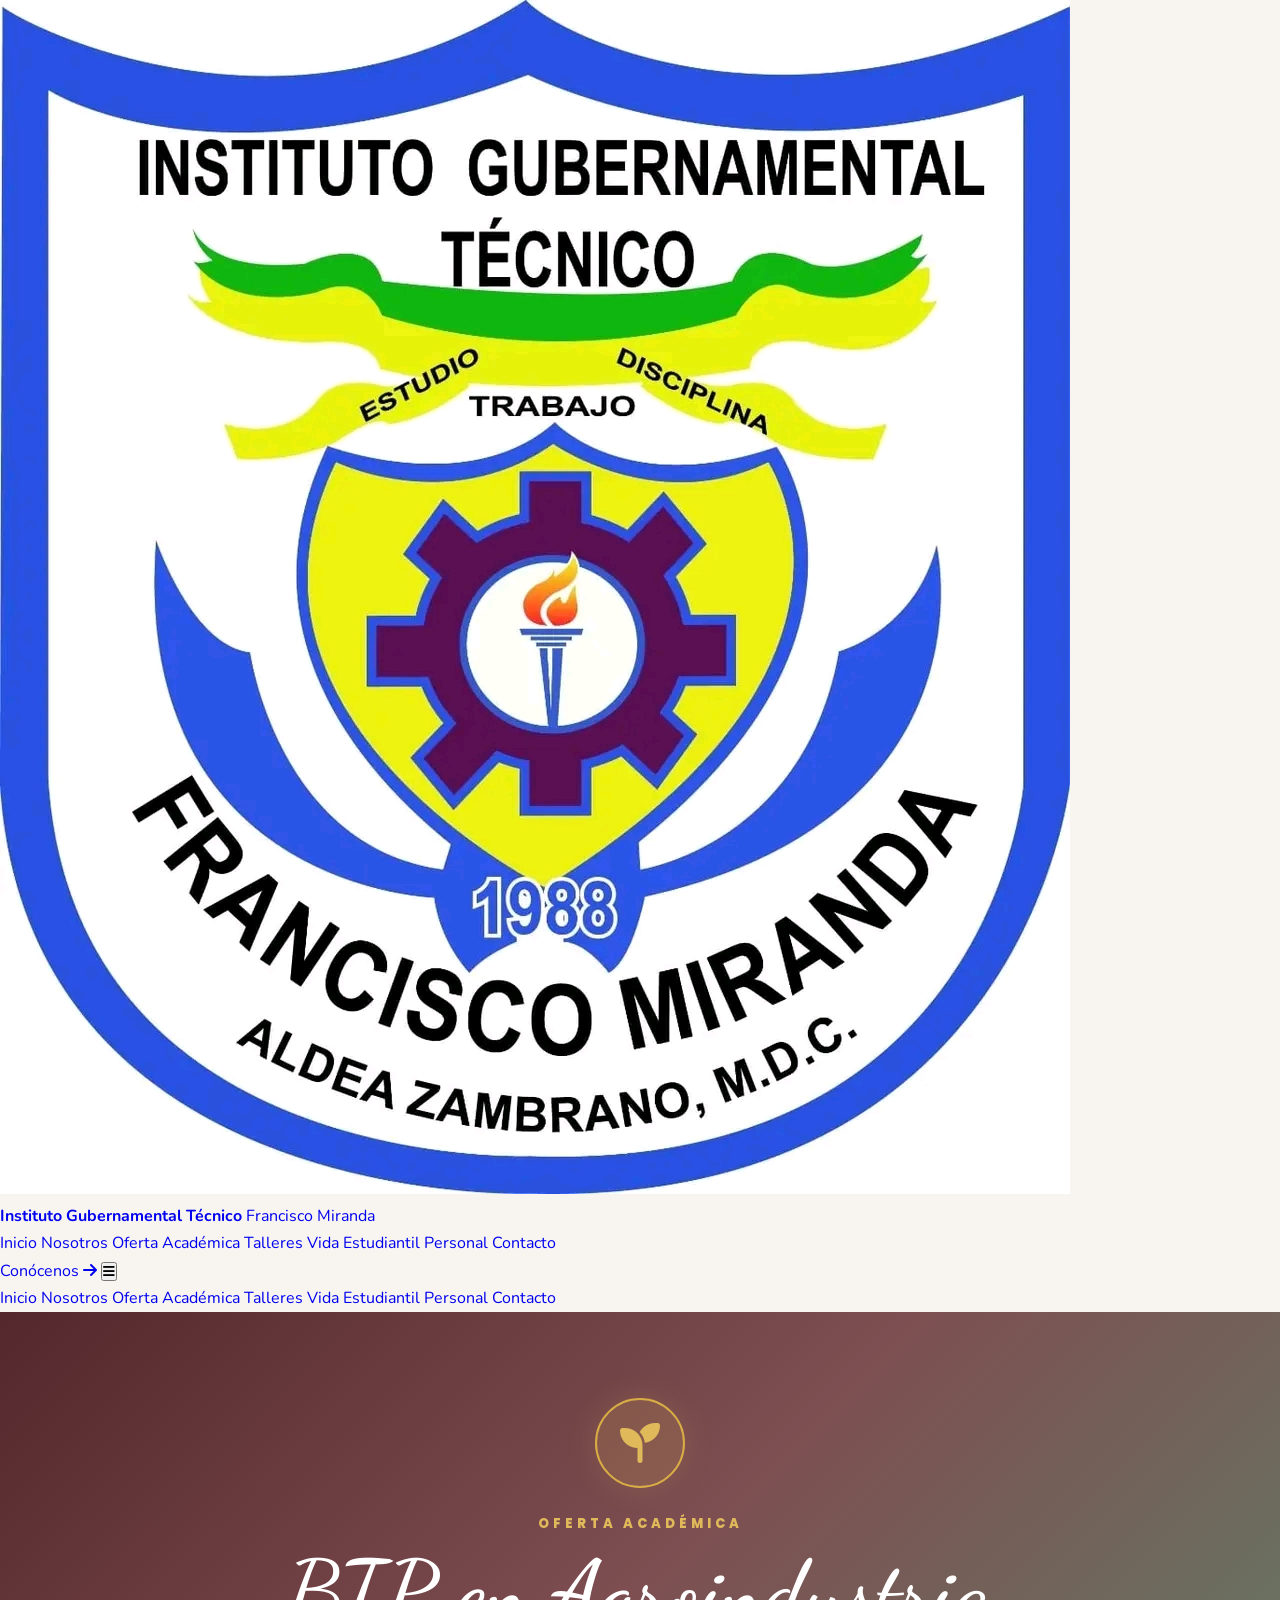
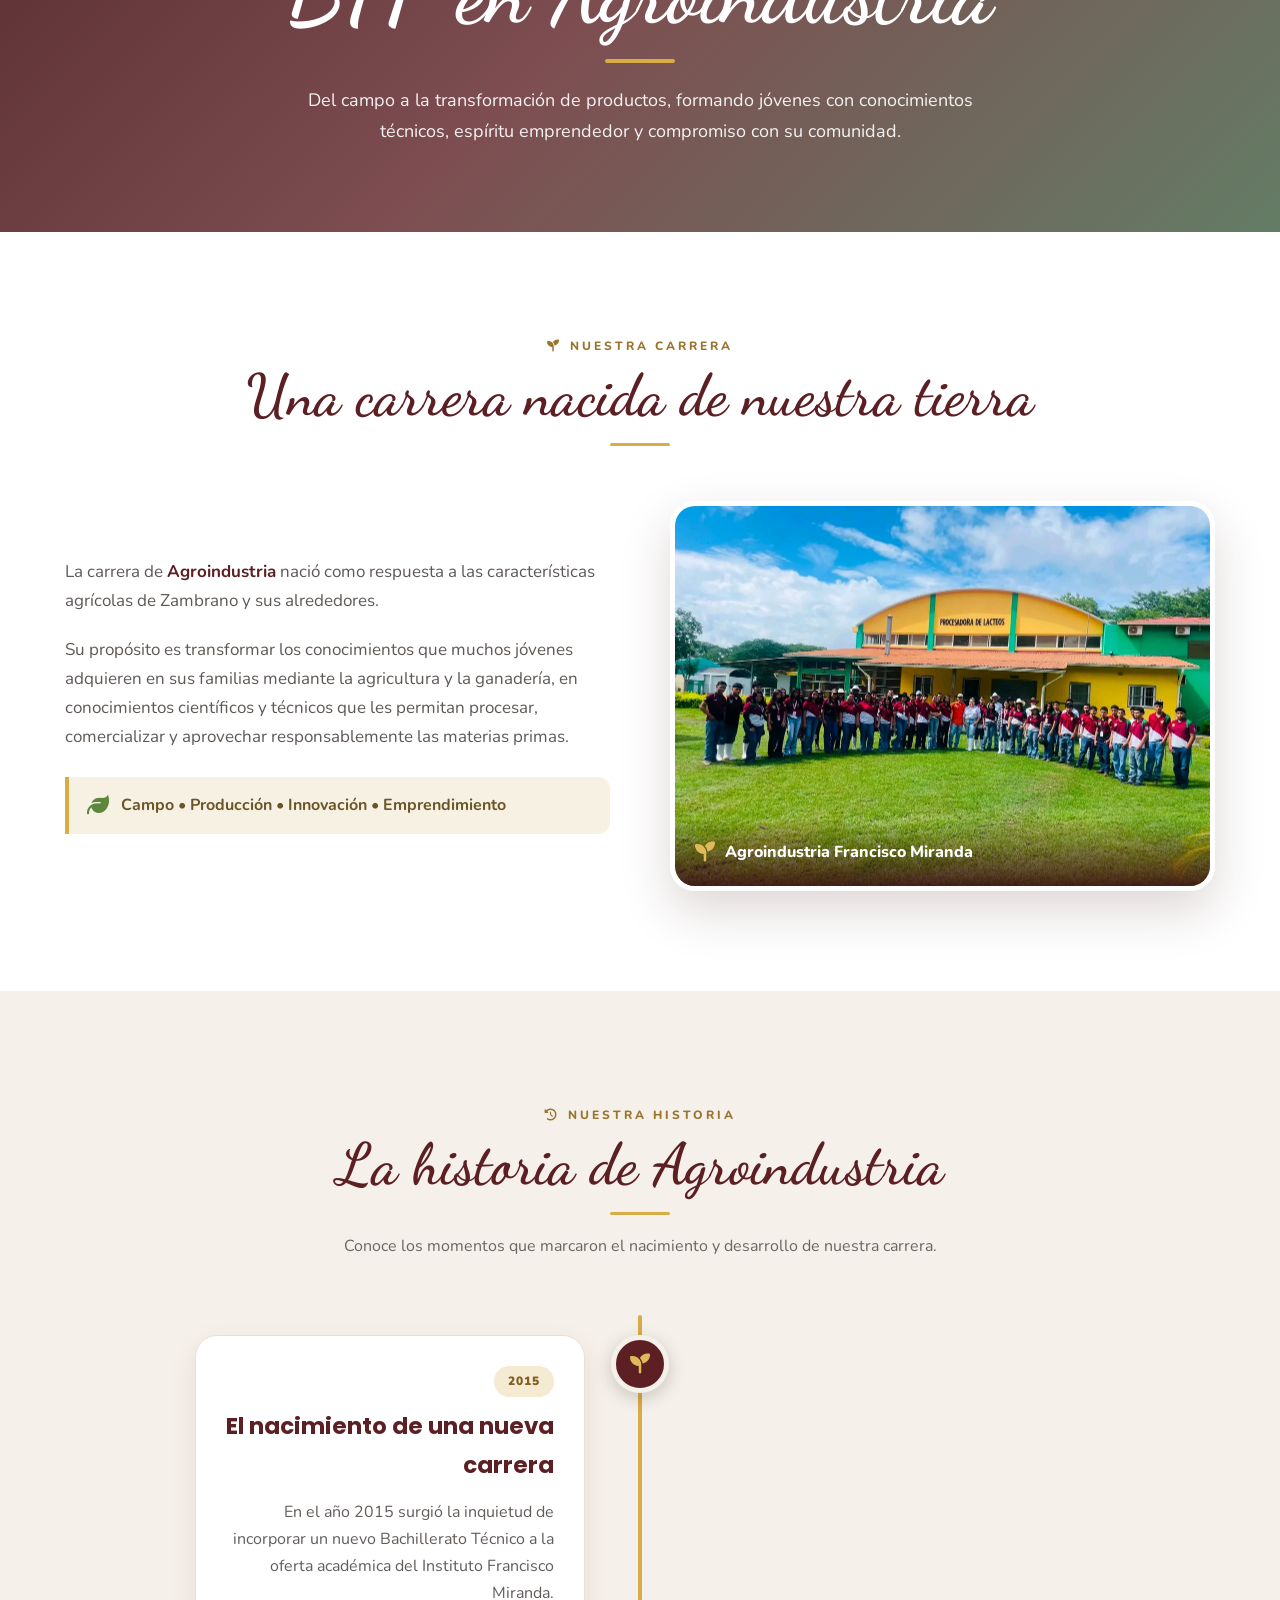
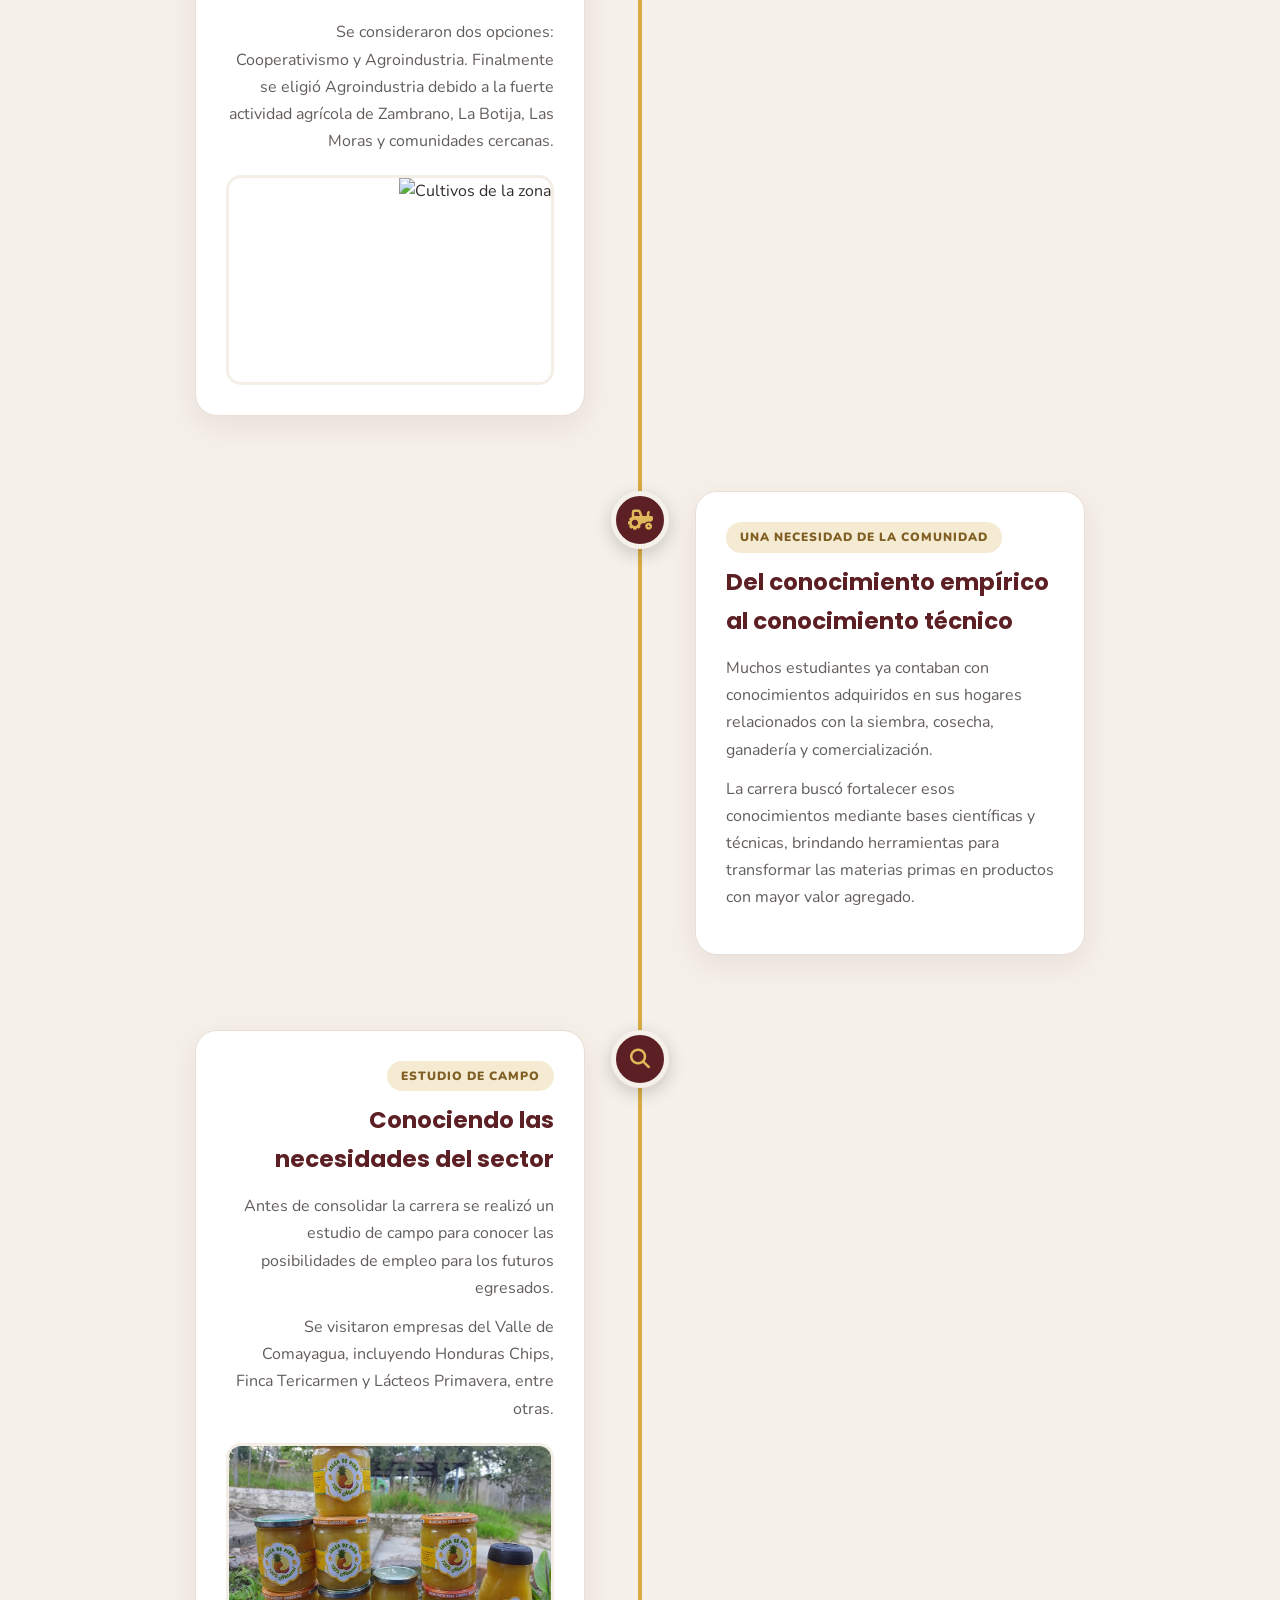
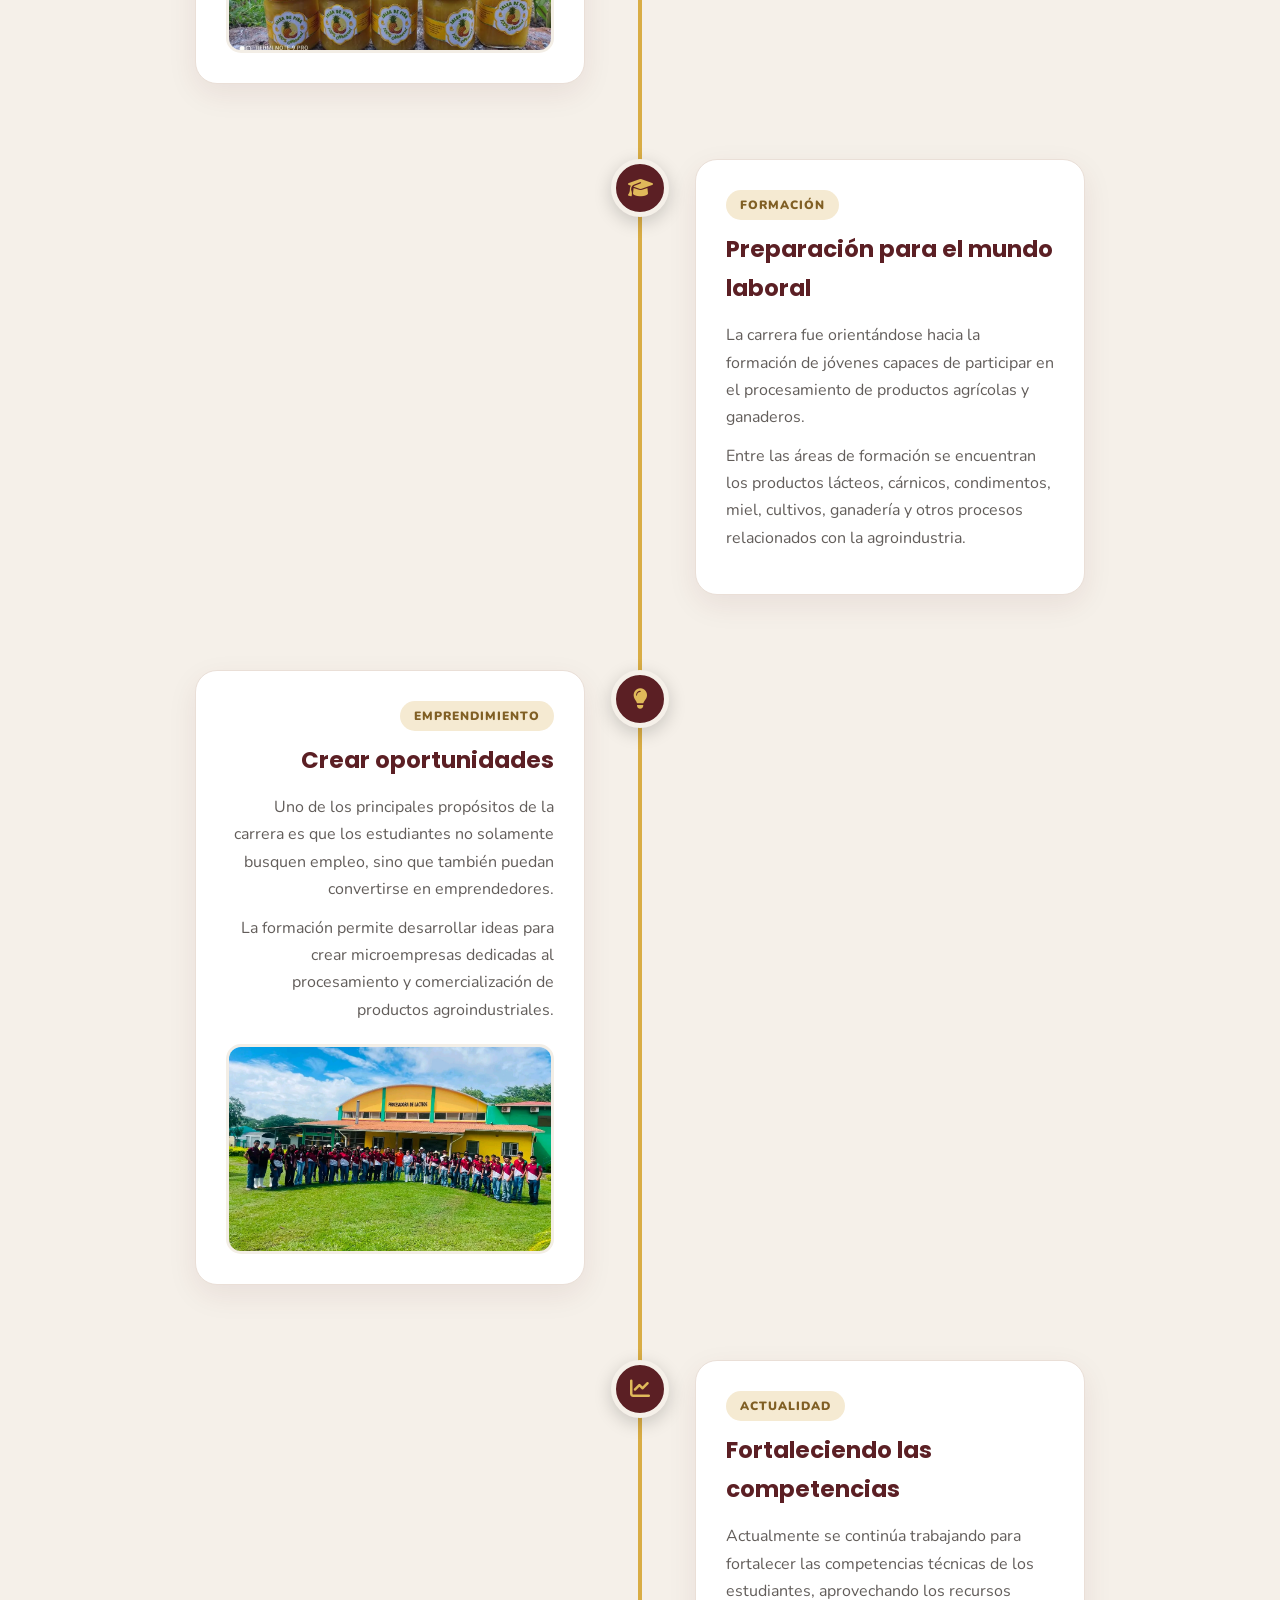
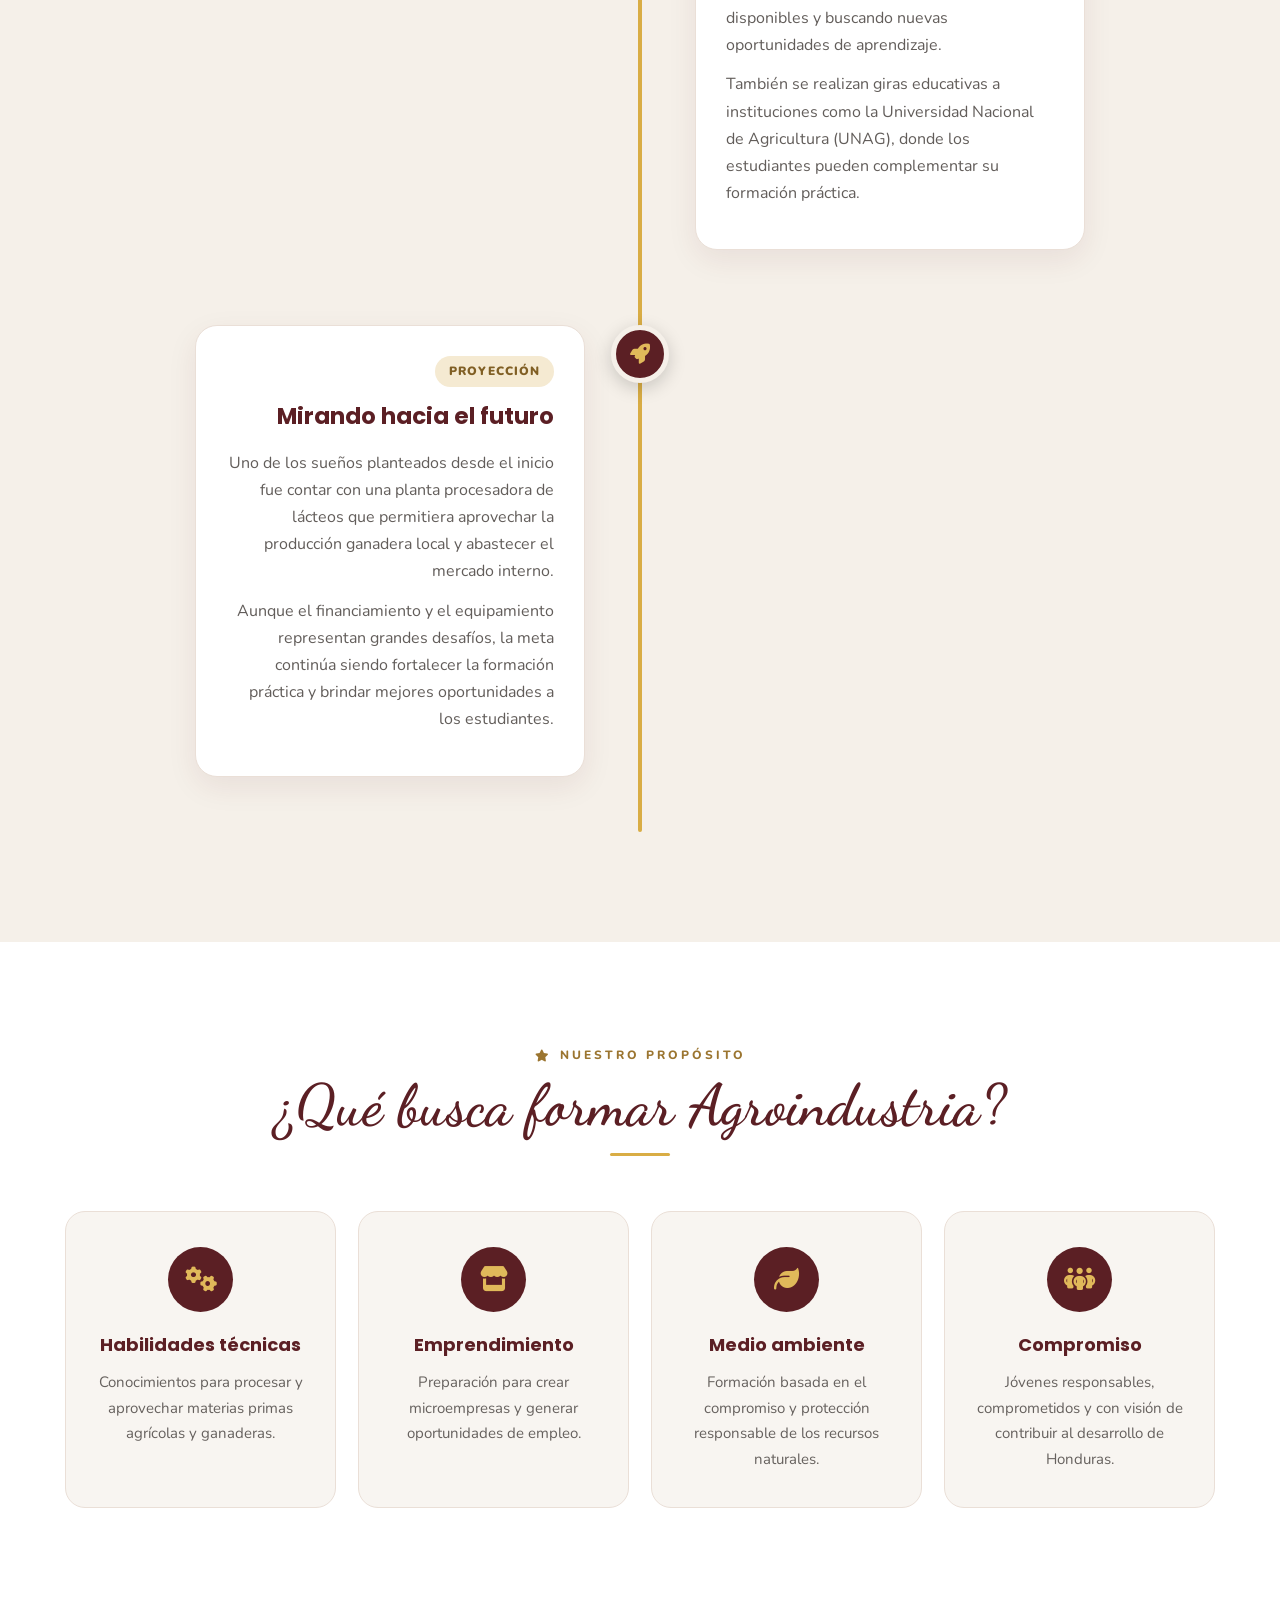
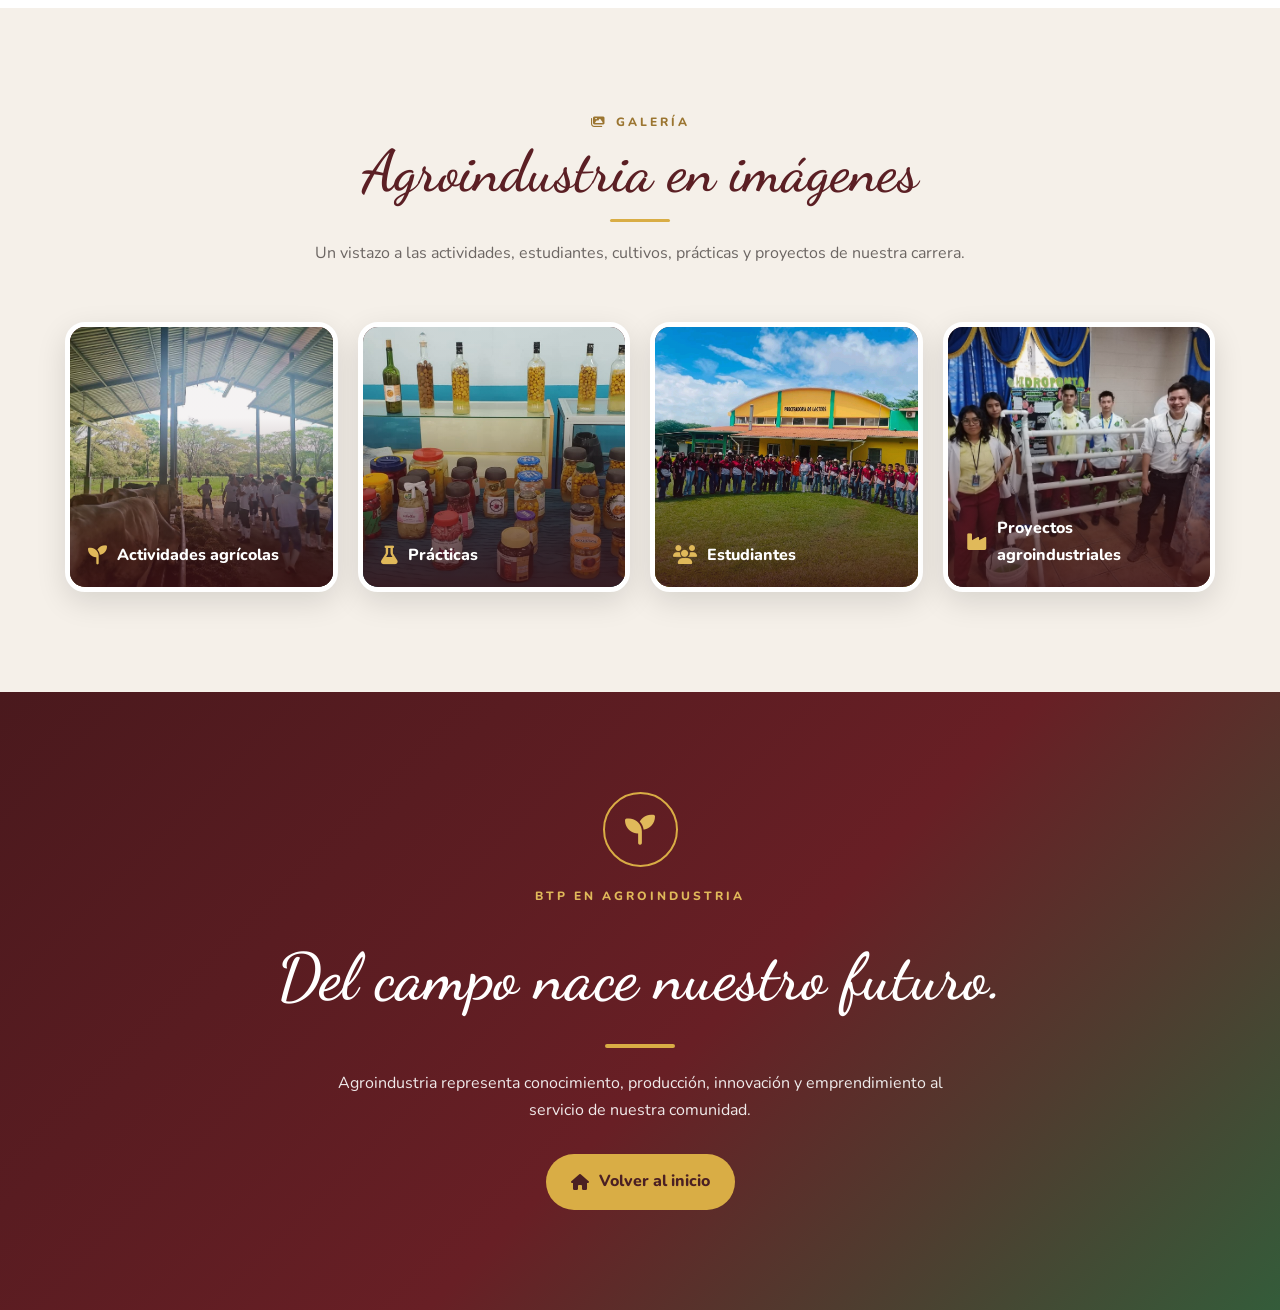
==== commit a12fd546: "agroindustria" ====
--- a/pages/agroindustria.html
+++ b/pages/agroindustria.html
@@ -30,7 +30,6 @@
 
     <!-- CSS -->
 
-    <link rel="stylesheet" href="../css/style.css">
     <link rel="stylesheet"
           href="../css/agroindustria.css">
 
@@ -38,24 +37,6 @@
 
 
 <body>
-
-<!-- =====================================================
-     BARRA SUPERIOR
-===================================================== -->
-
-<div class="top-bar">
-    <div class="top-bar-container">
-        <div class="top-info">
-            <span><i class="fa-solid fa-location-dot"></i> Zambrano, Francisco Morazán</span>
-            <span><i class="fa-solid fa-school"></i> Educación técnica para el futuro</span>
-        </div>
-        <div class="top-social">
-            <a href="https://www.facebook.com/share/1HiES1s5v1/" target="_blank" rel="noopener noreferrer" aria-label="Facebook"><i class="fa-brands fa-facebook-f"></i></a>
-            <a href="https://www.instagram.com/igt_franciscomiranda?stkn=MW44cGJxc3F2cHFpYw==" target="_blank" rel="noopener noreferrer" aria-label="Instagram"><i class="fa-brands fa-instagram"></i></a>
-            <a href="https://www.tiktok.com/@igt_franciscomiranda?_r=1&amp;_t=ZS-99UJyOxckxG" target="_blank" rel="noopener noreferrer" aria-label="TikTok"><i class="fa-brands fa-tiktok"></i></a>
-        </div>
-    </div>
-</div>
 
 
 <!-- =====================================================
@@ -114,7 +95,7 @@
                 Oferta Académica
             </a>
 
-            <a href="talleres.html"
+            <a href="../index.html#talleres"
                class="nav-link">
                 Talleres
             </a>
@@ -185,7 +166,7 @@
         Oferta Académica
     </a>
 
-    <a href="talleres.html">
+    <a href="../index.html#talleres">
         Talleres
     </a>
 
@@ -320,7 +301,7 @@
 
             <div class="foto-intro">
 
-                <img src="../img/Agroindustria/historia.jpg"
+                <img src="Imagen para la carrera de Agroindustria.jpg"
                      alt="Estudiantes de Agroindustria">
 
                 <div class="foto-overlay">
@@ -523,7 +504,7 @@
 
                     <div class="foto-timeline">
 
-                        <img src="../img/Agroindustria/procesamiento.jpg"
+                        <img src="FB_IMG_1786738084924.jpg"
                              alt="Procesamiento agroindustrial">
 
                     </div>
@@ -625,7 +606,7 @@
 
                     <div class="foto-timeline">
 
-                        <img src="../img/Agroindustria/estudiantes.jpg"
+                        <img src="Imagen para la carrera de Agroindustria.jpg"
                              alt="Estudiantes de Agroindustria">
 
                     </div>
@@ -891,7 +872,7 @@
 
             <div class="galeria-item">
 
-                <img src="../img/Agroindustria/foto1.jpg"
+                <img src="FB_IMG_1786737329253.jpg"
                      alt="Actividad de Agroindustria">
 
                 <div class="galeria-caption">
@@ -909,7 +890,7 @@
 
             <div class="galeria-item">
 
-                <img src="../img/Agroindustria/foto2.jpg"
+                <img src="FB_IMG_1786736362194.jpg"
                      alt="Práctica de Agroindustria">
 
                 <div class="galeria-caption">
@@ -927,7 +908,7 @@
 
             <div class="galeria-item">
 
-                <img src="../img/Agroindustria/foto3.jpg"
+                <img src="Imagen para la carrera de Agroindustria.jpg"
                      alt="Estudiantes de Agroindustria">
 
                 <div class="galeria-caption">
@@ -945,7 +926,7 @@
 
             <div class="galeria-item">
 
-                <img src="../img/Agroindustria/foto4.jpg"
+                <img src="FB_IMG_1786736934804.jpg"
                      alt="Proyecto agroindustrial">
 
                 <div class="galeria-caption">
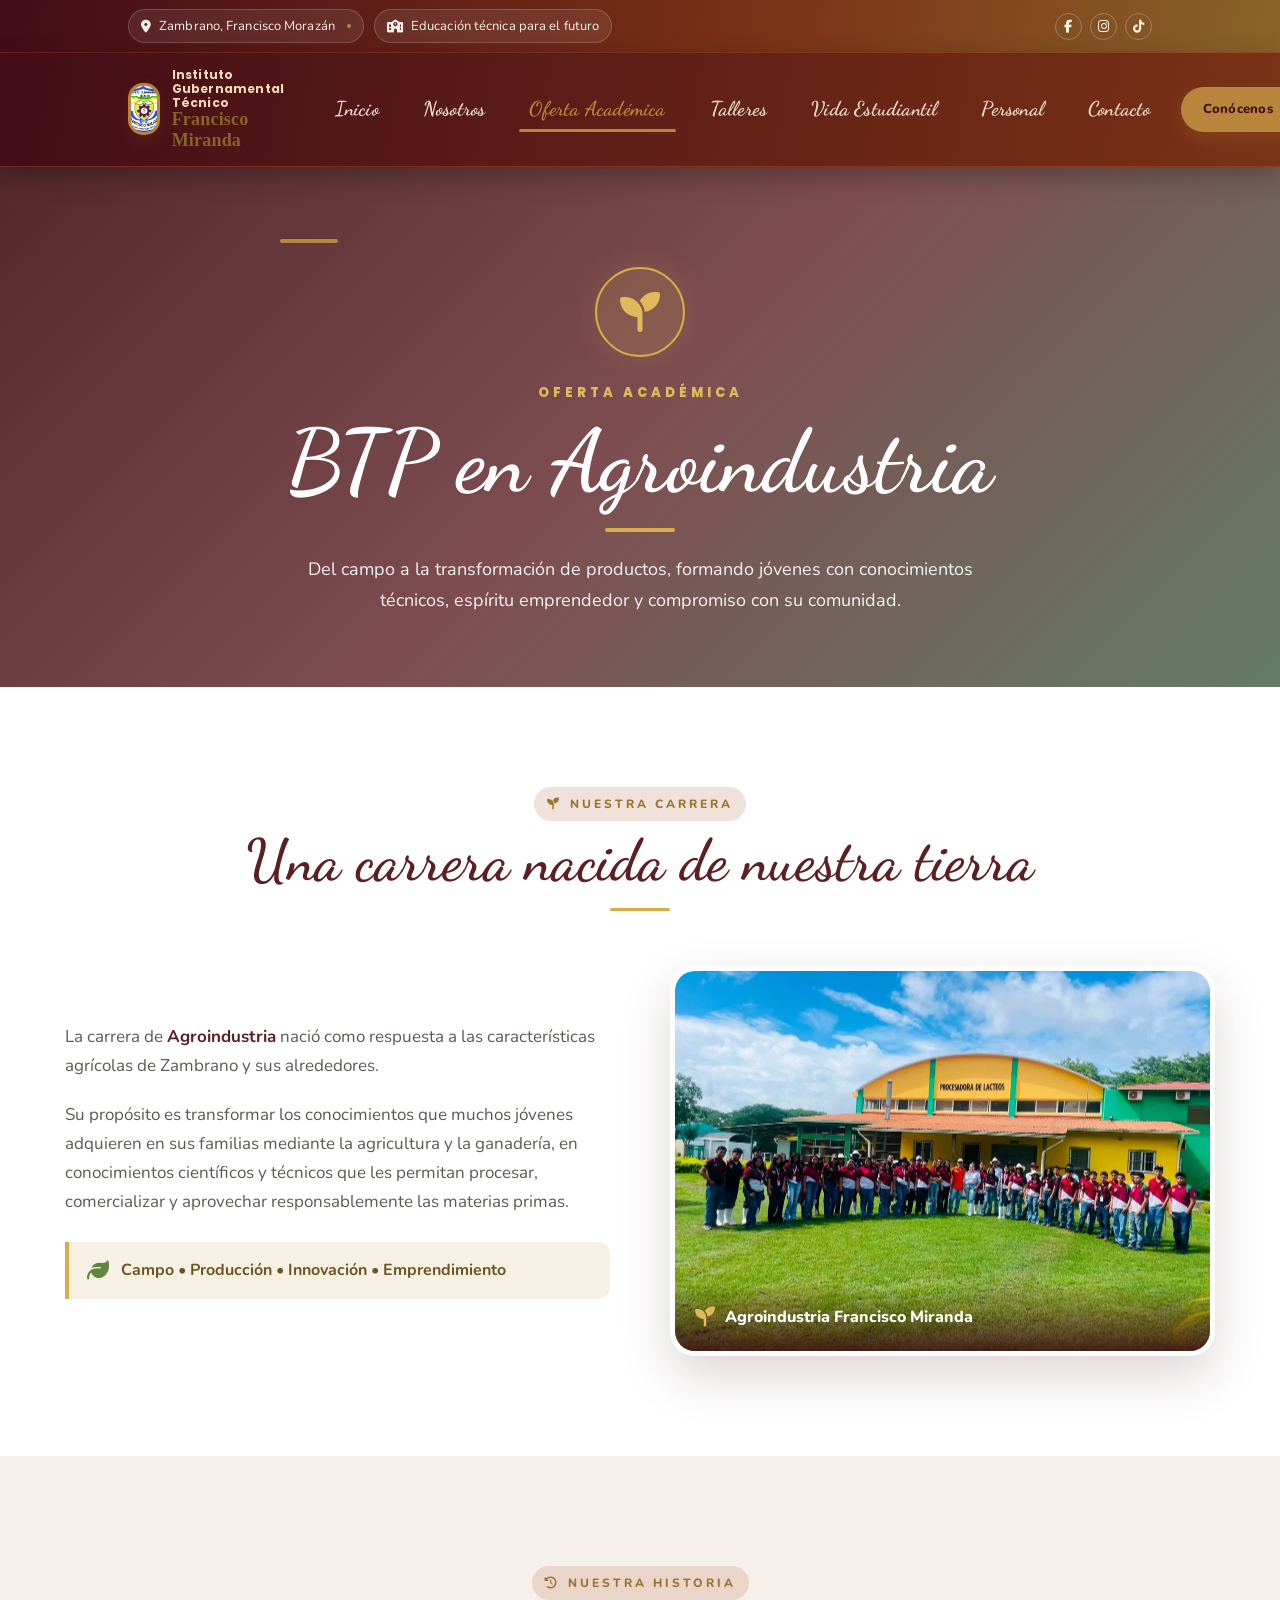
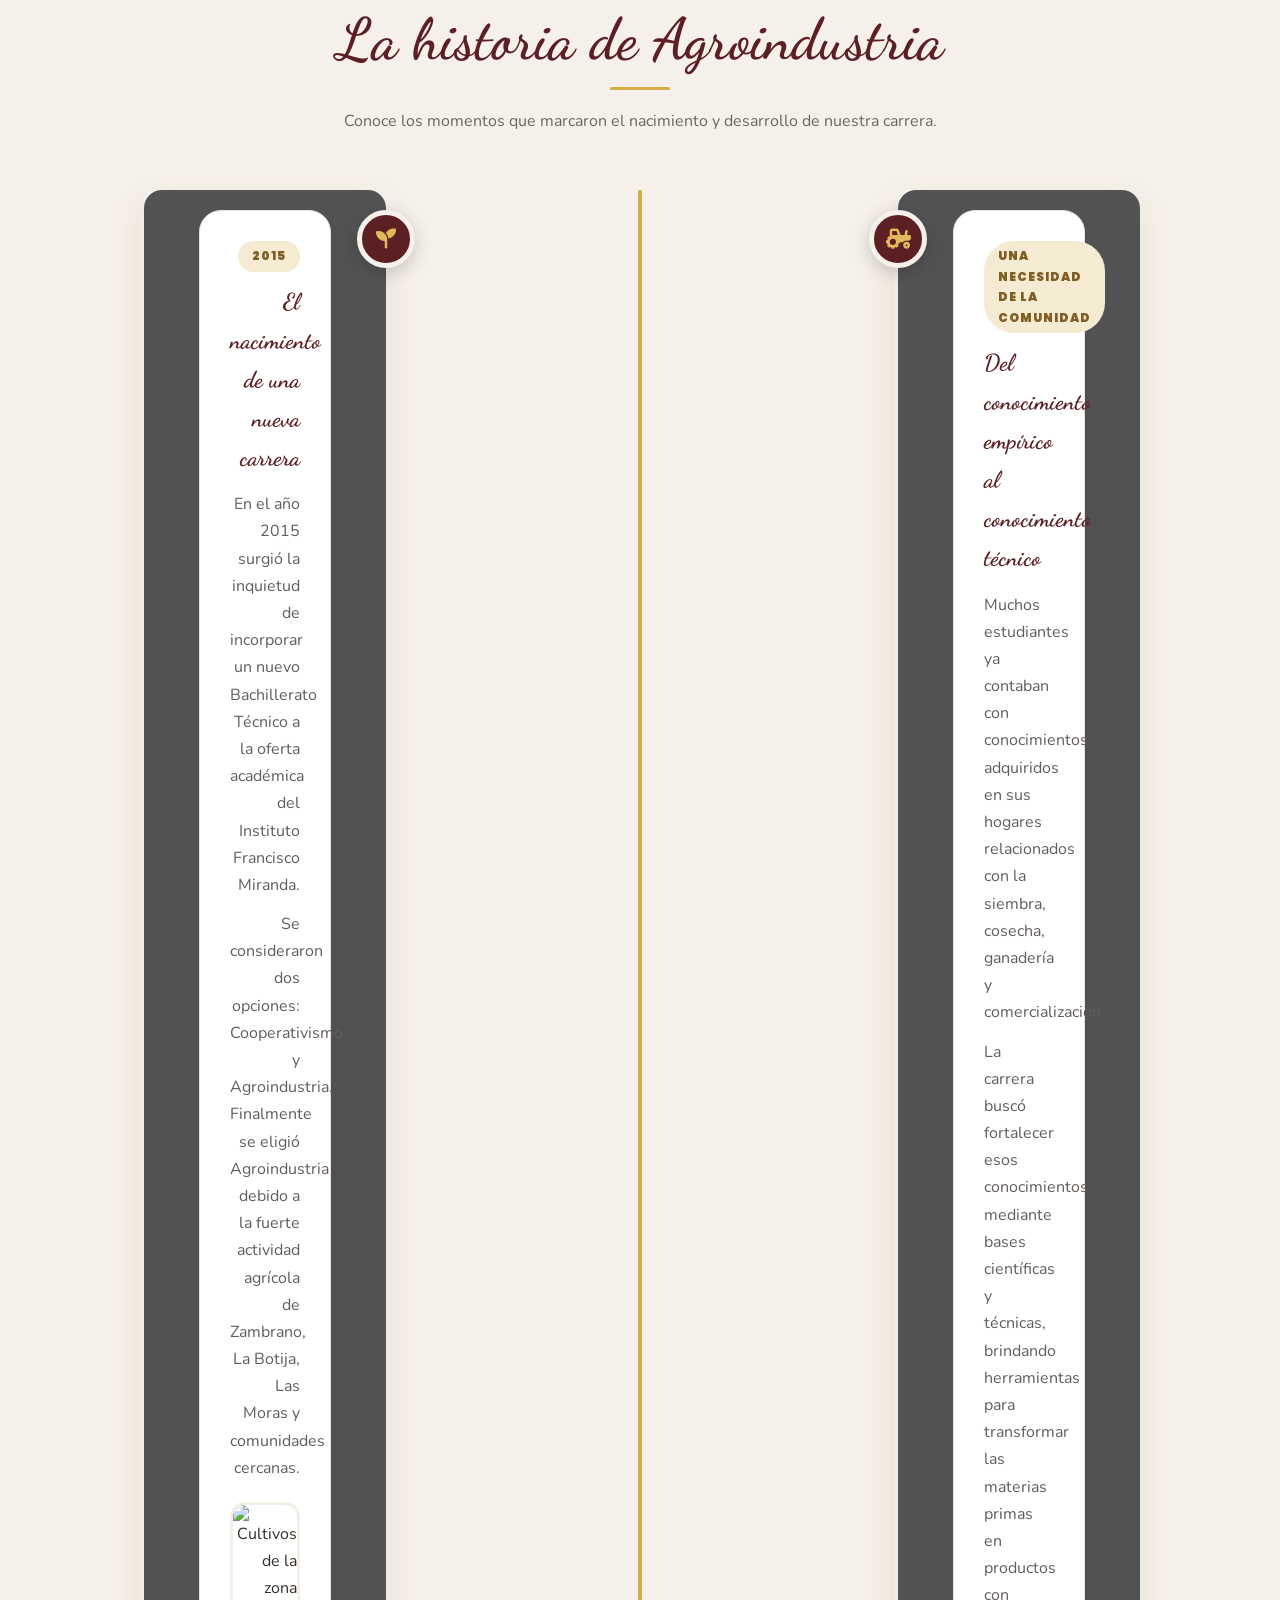
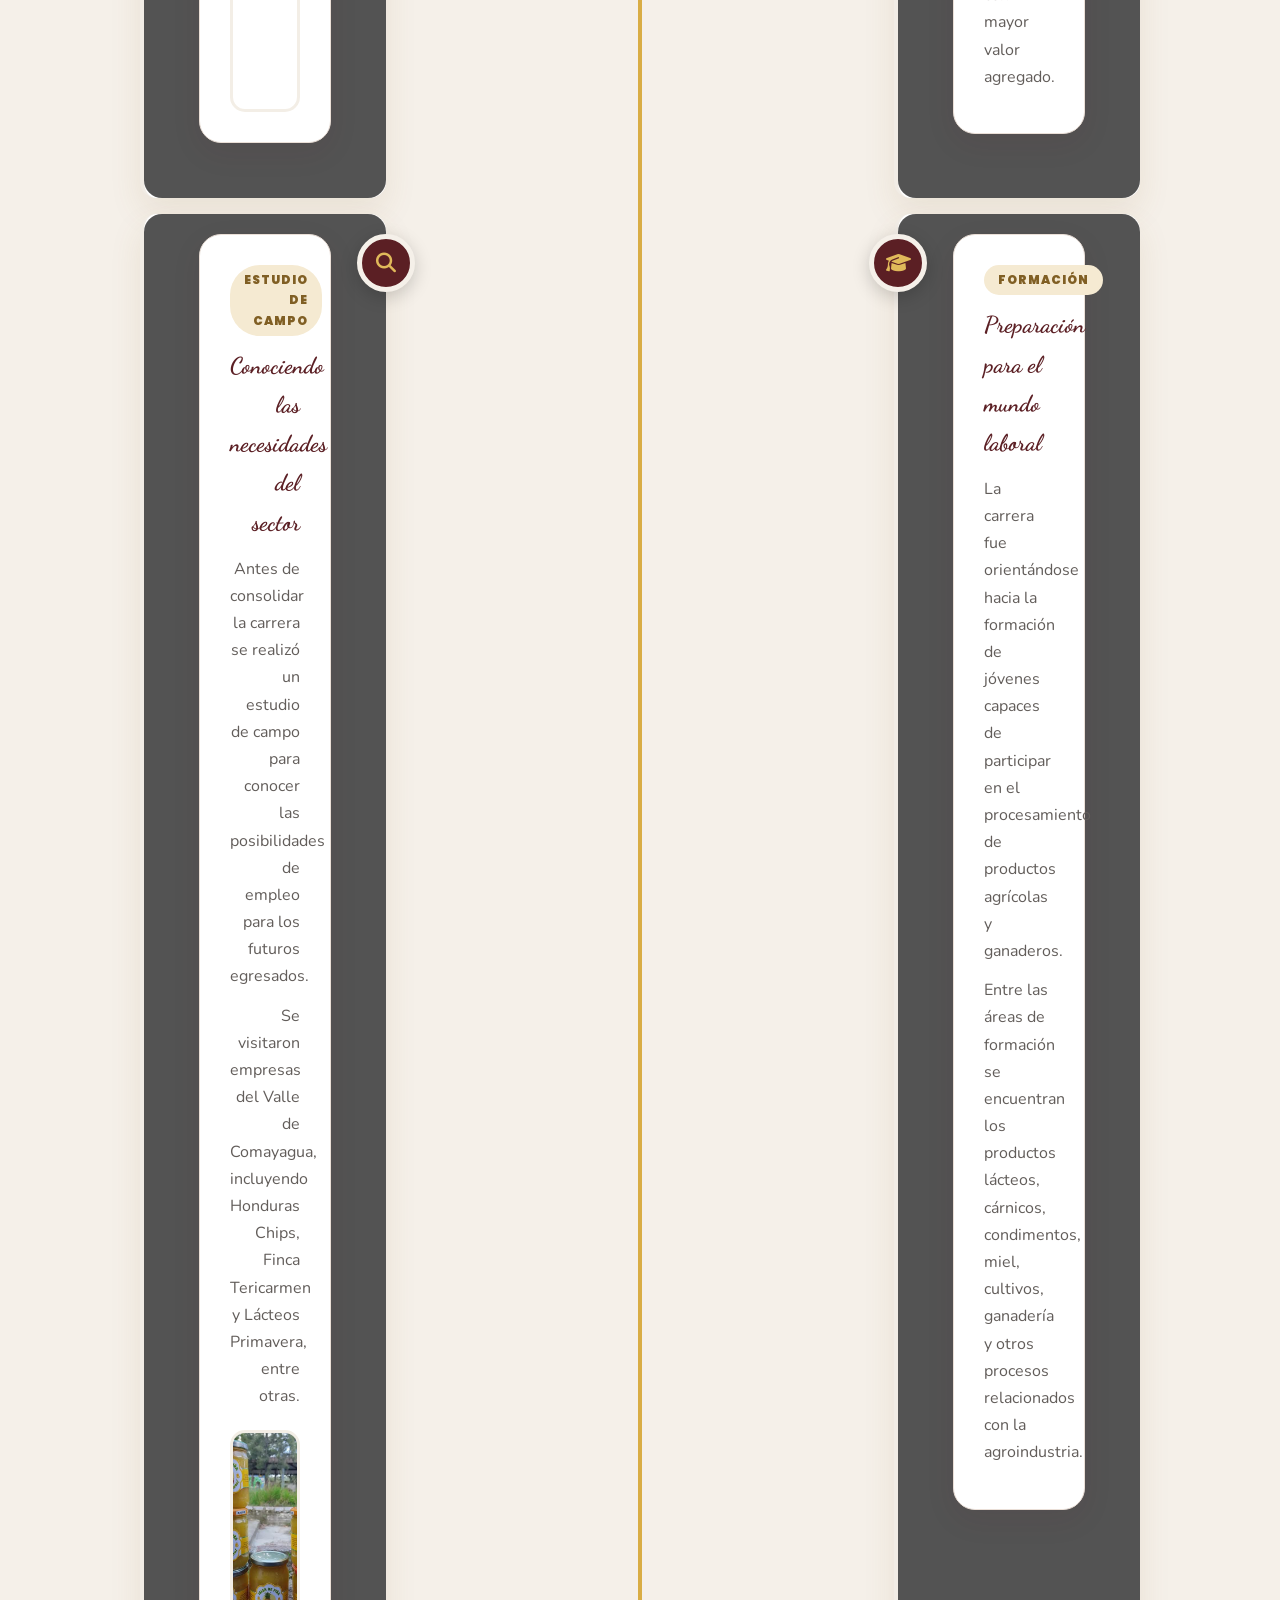
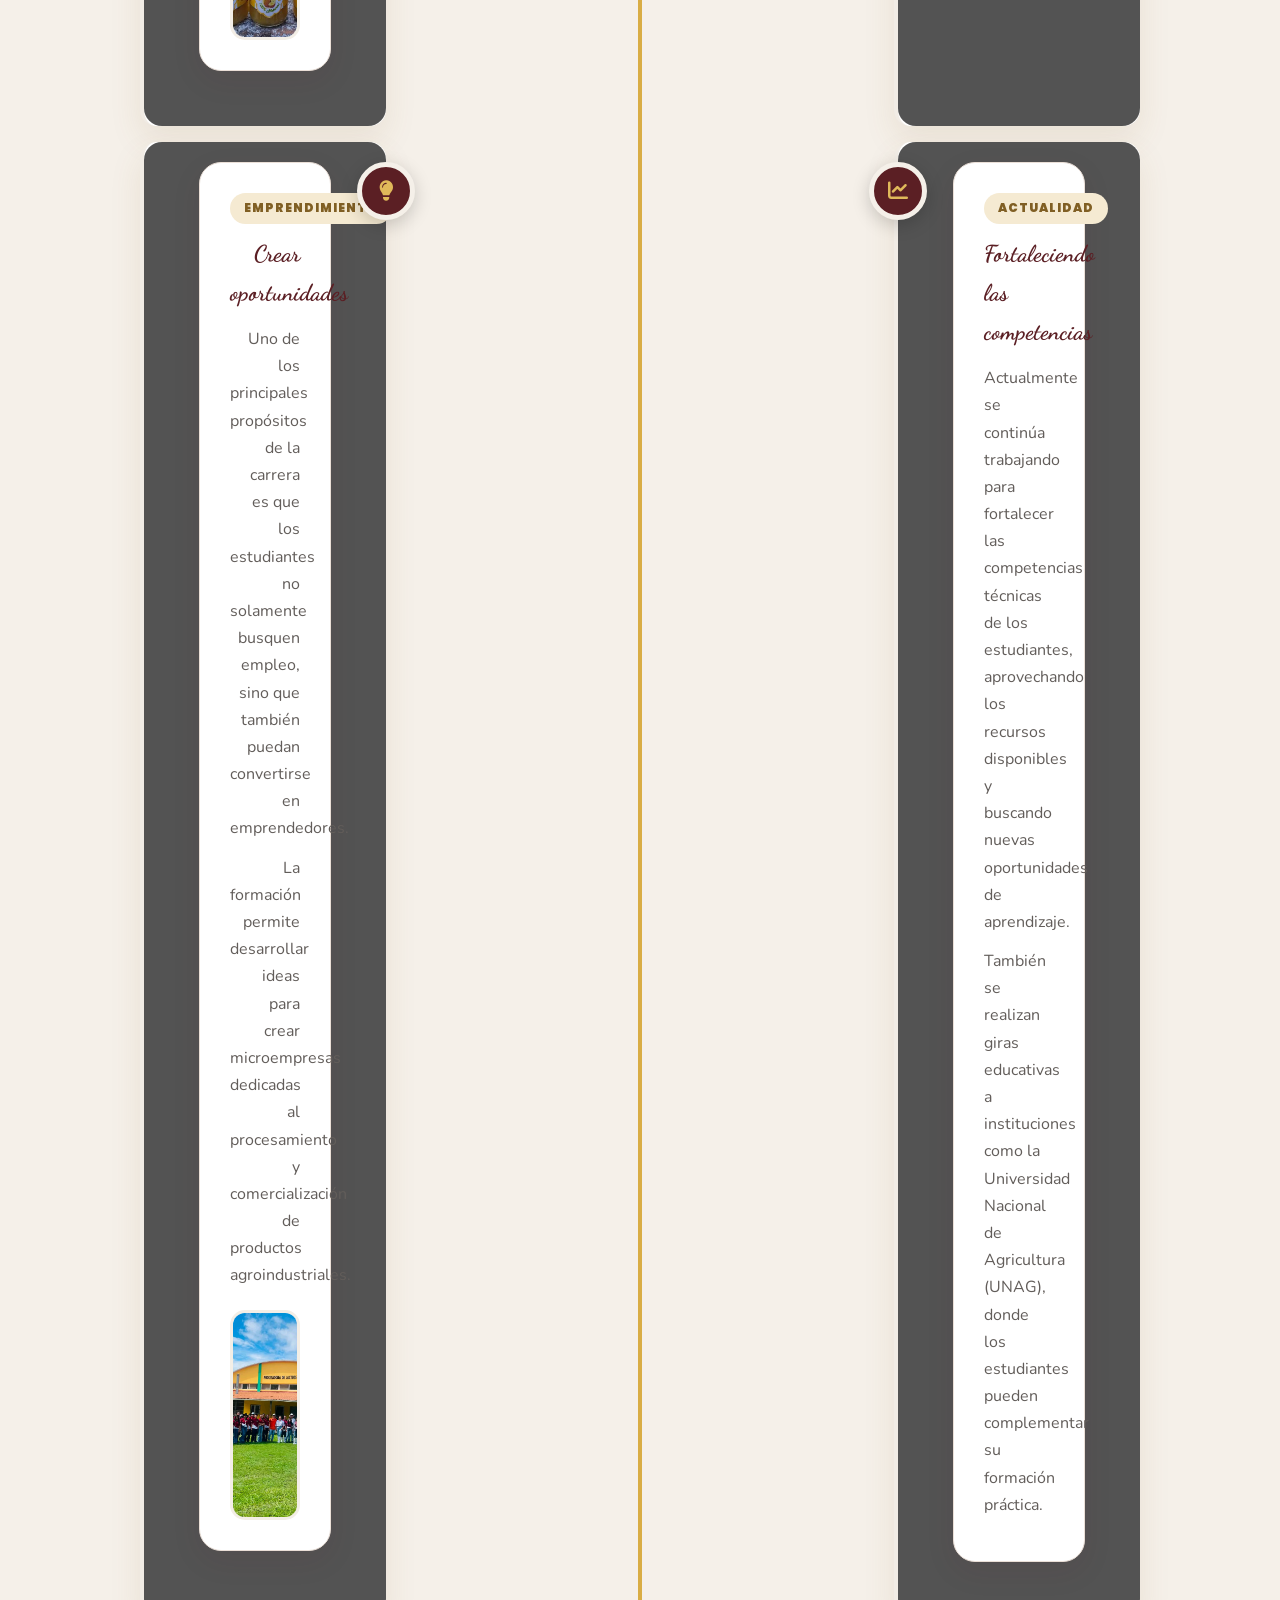
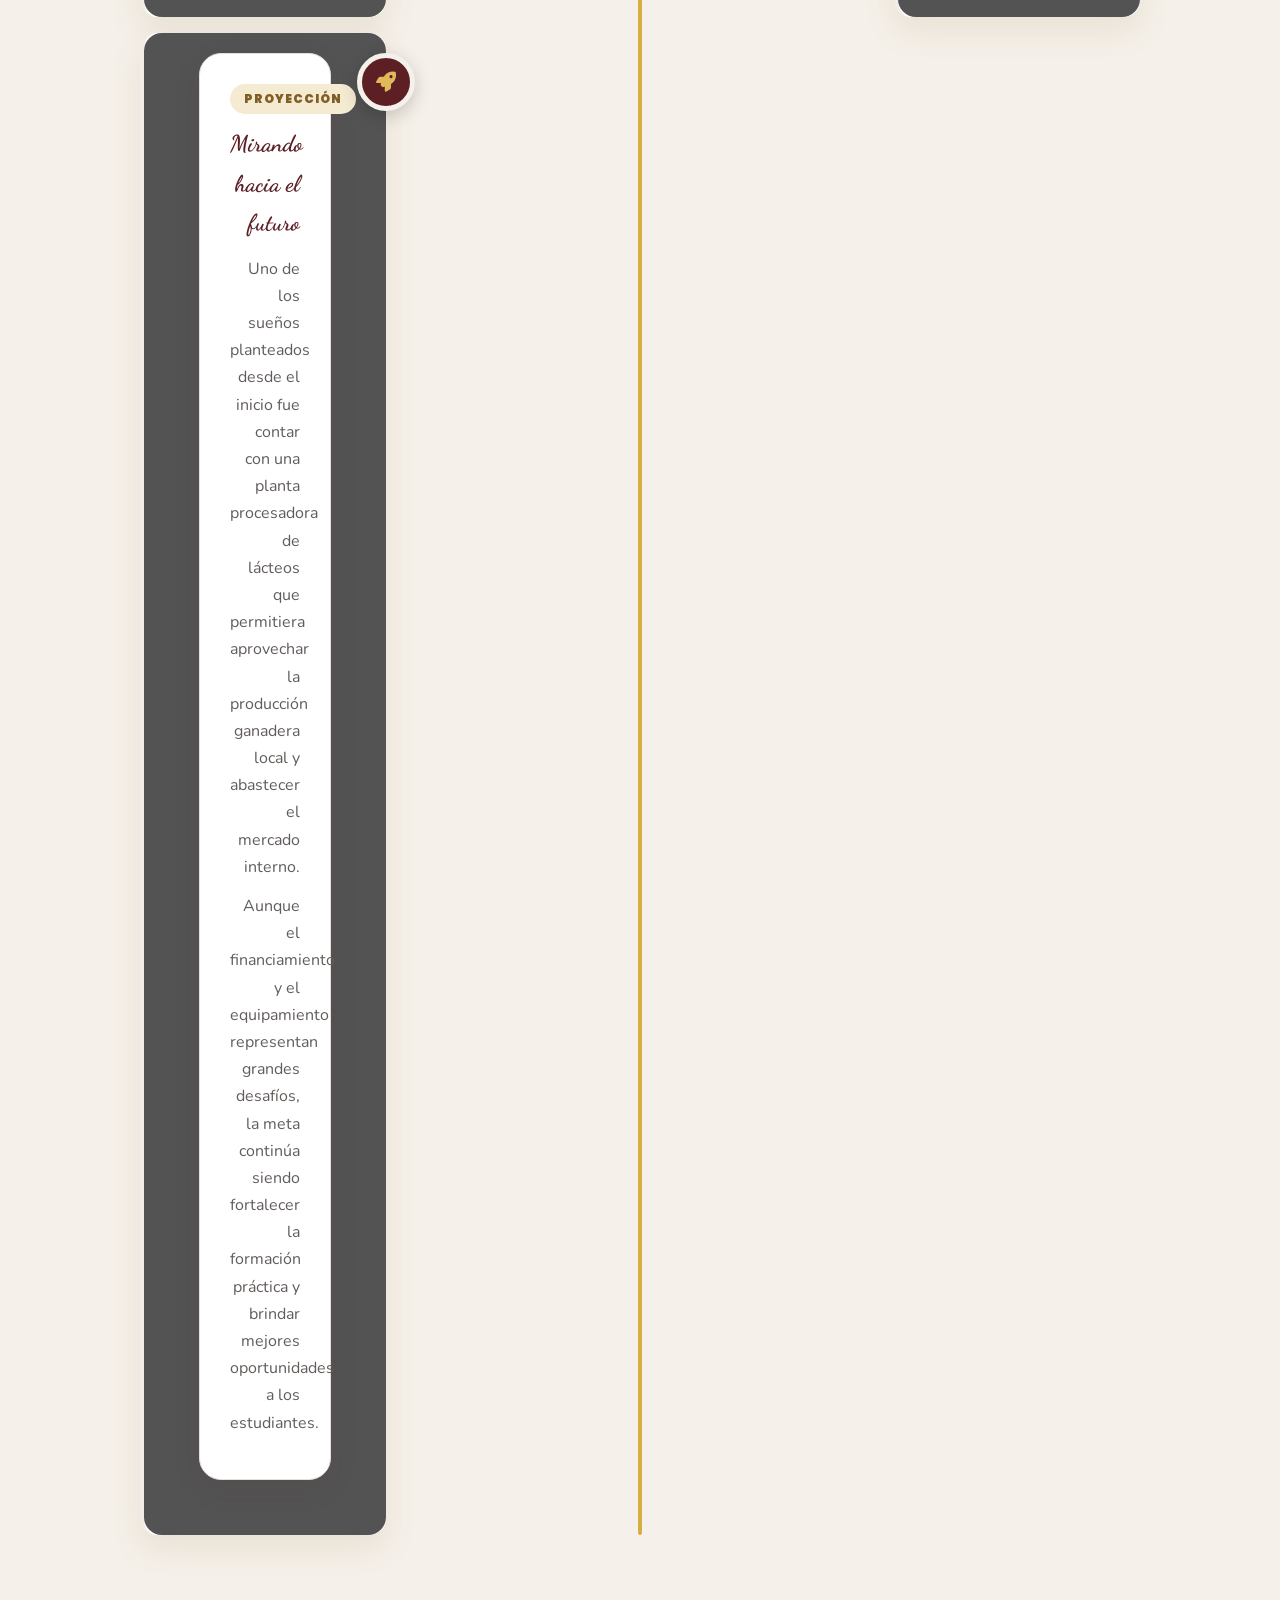
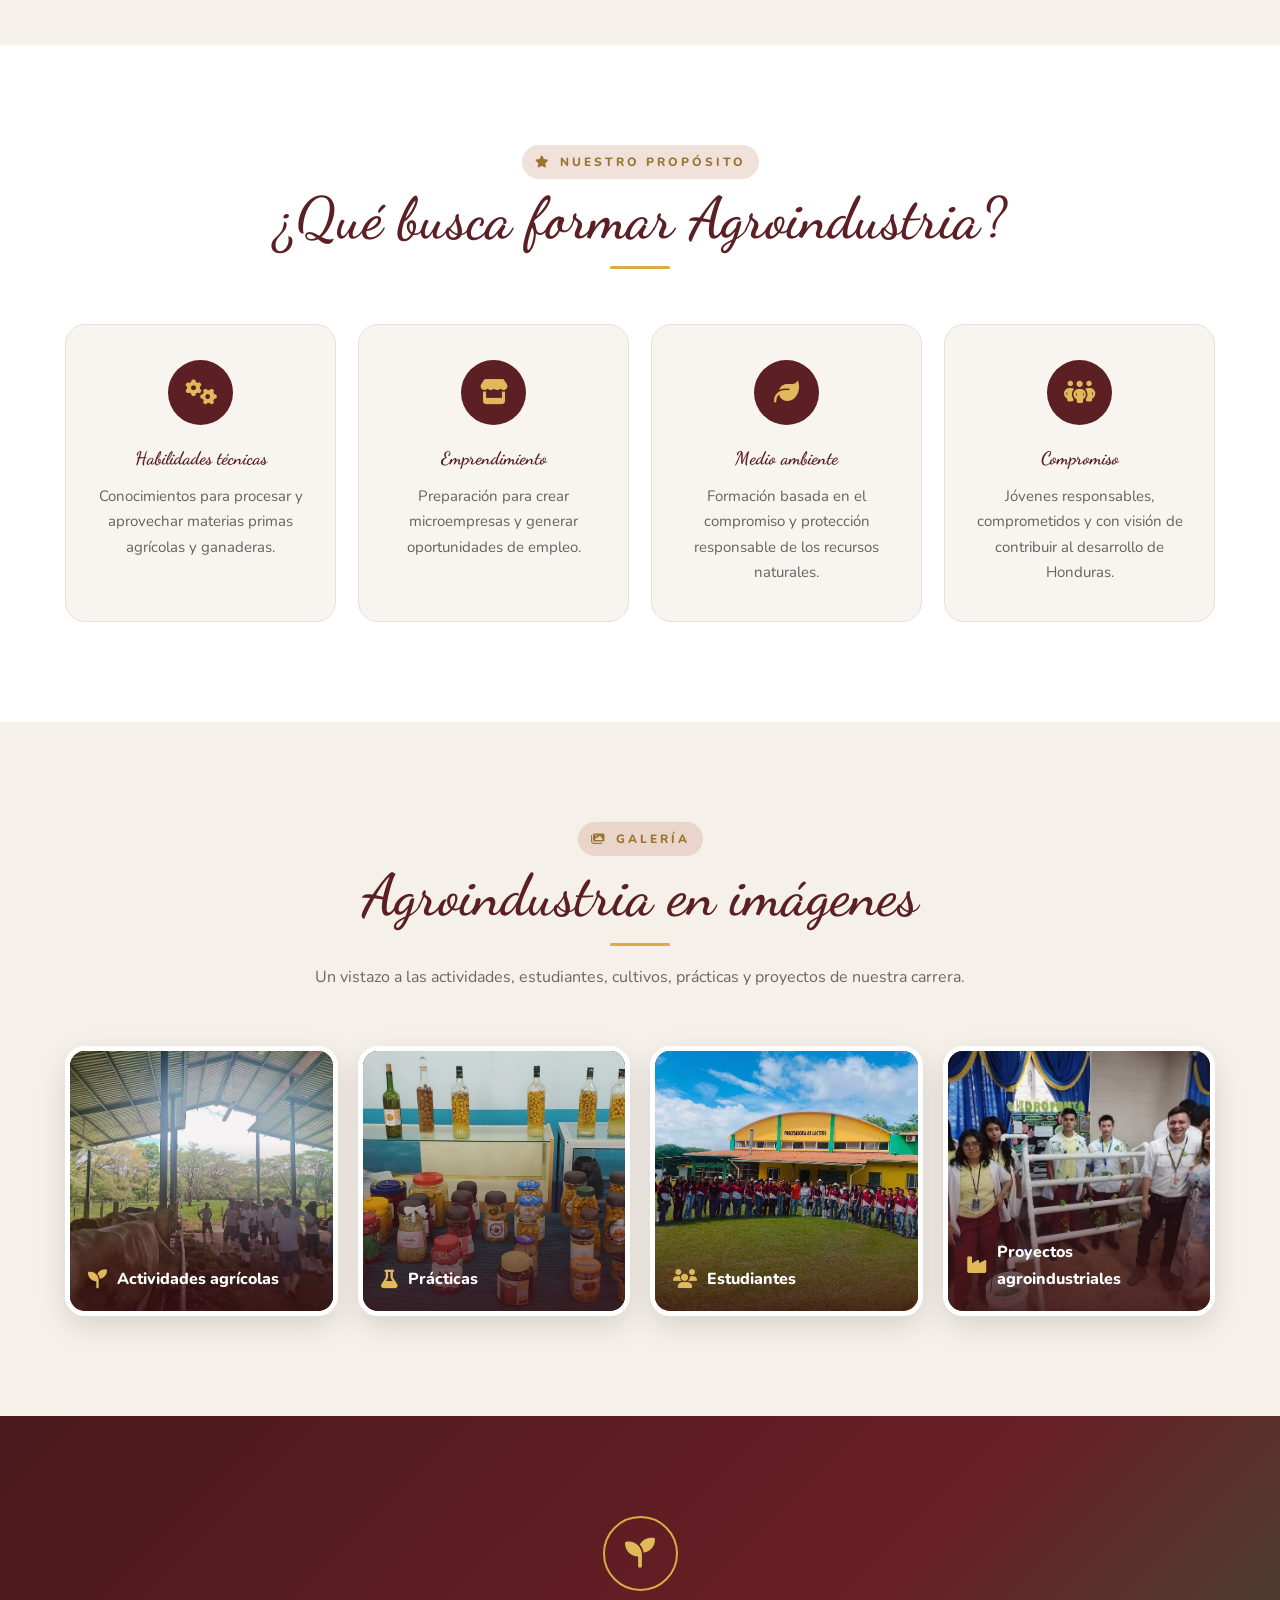
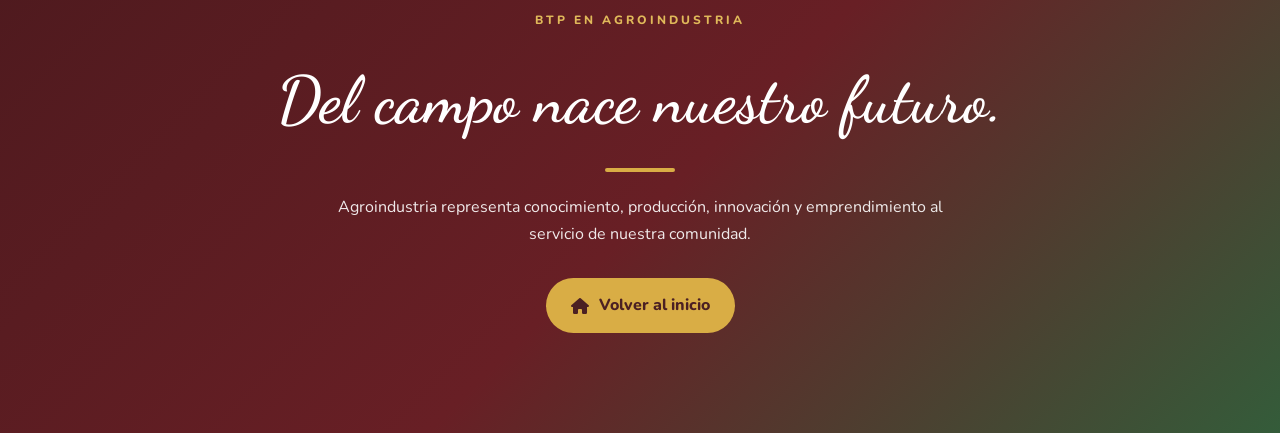
==== commit 7182741e: "Merge branch 'Develop' of https://github.com/JoselynVarela/Francisco_Miranda4 into Develop" ====
--- a/pages/agroindustria.html
+++ b/pages/agroindustria.html
@@ -30,6 +30,7 @@
 
     <!-- CSS -->
 
+    <link rel="stylesheet" href="../css/style.css">
     <link rel="stylesheet"
           href="../css/agroindustria.css">
 
@@ -37,6 +38,24 @@
 
 
 <body>
+
+<!-- =====================================================
+     BARRA SUPERIOR
+===================================================== -->
+
+<div class="top-bar">
+    <div class="top-bar-container">
+        <div class="top-info">
+            <span><i class="fa-solid fa-location-dot"></i> Zambrano, Francisco Morazán</span>
+            <span><i class="fa-solid fa-school"></i> Educación técnica para el futuro</span>
+        </div>
+        <div class="top-social">
+            <a href="https://www.facebook.com/share/1HiES1s5v1/" target="_blank" rel="noopener noreferrer" aria-label="Facebook"><i class="fa-brands fa-facebook-f"></i></a>
+            <a href="https://www.instagram.com/igt_franciscomiranda?stkn=MW44cGJxc3F2cHFpYw==" target="_blank" rel="noopener noreferrer" aria-label="Instagram"><i class="fa-brands fa-instagram"></i></a>
+            <a href="https://www.tiktok.com/@igt_franciscomiranda?_r=1&amp;_t=ZS-99UJyOxckxG" target="_blank" rel="noopener noreferrer" aria-label="TikTok"><i class="fa-brands fa-tiktok"></i></a>
+        </div>
+    </div>
+</div>
 
 
 <!-- =====================================================
@@ -95,7 +114,7 @@
                 Oferta Académica
             </a>
 
-            <a href="../index.html#talleres"
+            <a href="talleres.html"
                class="nav-link">
                 Talleres
             </a>
@@ -166,7 +185,7 @@
         Oferta Académica
     </a>
 
-    <a href="../index.html#talleres">
+    <a href="talleres.html">
         Talleres
     </a>
 
--- a/css/style.css
+++ b/css/style.css
@@ -0,0 +1,4570 @@
+/* VARIABLES */
+
+:root {
+    --vino: #6b1424;
+    --vino-dark: #430c17;
+    --vino-rgb: 107,20,36;
+
+    --ocre: #b8863b;
+    --ocre-dark: #8a6329;
+    --ocre-rojo: #a8481f;
+    --ocre-rojo-dark: #7a3216;
+    --ocre-rojo-rgb: 168,72,31;
+    --hueso: #f7f3ea;
+    --hueso-dark: #ede6d6;
+    --ocre-rgb: 184,134,59;
+    --ocre-dark-rgb: 138,99,41;
+    --hueso-rgb: 247,243,234;
+    --hueso-dark-rgb: 237,230,214;
+
+    --amarillo: var(--ocre);
+    --amarillo-light: var(--hueso);
+
+    --azul: #8a4a2e;
+    --azul-dark: #5c3220;
+
+    --verde: #6c7a35;
+    --verde-dark: #4a541f;
+
+    --blanco: #ffffff;
+    --crema: #fffdf7;
+
+    --gris: #f5f5f5;
+    --gris-texto: #665c4d;
+    --negro: #18120c;
+
+    --font-body: "Manrope", "Nunito", sans-serif;
+    --font-display: "Cormorant Garamond", Georgia, serif;
+    --font-alt: "Poppins", sans-serif;
+
+    --sombra:
+        0 14px 32px rgba(98, 64, 13, 0.12);
+
+    --radio: 22px;
+
+    --transicion: 0.3s ease;
+}
+
+/* =========================================
+   NUESTRA IDENTIDAD
+========================================= */
+
+.identity-section {
+    position: relative;
+    overflow: hidden;
+    background:
+        linear-gradient(120deg, rgba(var(--ocre-rojo-rgb), 0.9), rgba(var(--ocre-rgb), 0.55) 45%, rgba(24, 18, 12, 0.93)),
+        url("../img/Institucion/Actividades.jpg") center / cover;
+}
+
+.identity-pattern {
+    position: absolute;
+    inset: 0;
+    pointer-events: none;
+    opacity: 0.45;
+    background-image:
+        linear-gradient(rgba(255, 255, 255, 0.07) 1px, transparent 1px),
+        linear-gradient(90deg, rgba(255, 255, 255, 0.07) 1px, transparent 1px);
+    background-size: 42px 42px;
+    mask-image: linear-gradient(135deg, black, transparent 72%);
+}
+
+.identity-heading .identity-subtitle {
+    margin-bottom: 8px;
+    color: var(--ocre);
+    font-size: 19px;
+    font-weight: 800;
+    letter-spacing: 0.04em;
+}
+
+.identity-grid {
+    position: relative;
+    z-index: 1;
+    display: grid;
+    grid-template-columns: repeat(3, minmax(0, 1fr));
+    gap: 22px;
+}
+
+.identity-card {
+    position: relative;
+    min-height: 300px;
+    padding: 28px;
+    overflow: hidden;
+    border: 1px solid rgba(var(--ocre-rgb), 0.16);
+    border-radius: 20px;
+    background: rgba(255, 253, 248, 0.92);
+    box-shadow: 0 18px 40px rgba(98, 64, 13, 0.1);
+    transition: transform 0.35s ease, box-shadow 0.35s ease, border-color 0.35s ease;
+}
+
+.identity-card::after {
+    content: "";
+    position: absolute;
+    right: -34px;
+    bottom: -42px;
+    width: 130px;
+    height: 130px;
+    border: 1px solid currentColor;
+    border-radius: 50%;
+    opacity: 0.1;
+}
+
+.identity-card:hover {
+    transform: translateY(-8px);
+    border-color: currentColor;
+    box-shadow: 0 24px 48px rgba(98, 64, 13, 0.18);
+}
+
+.identity-card-top {
+    position: relative;
+    display: flex;
+    align-items: center;
+    justify-content: space-between;
+    margin: -28px -28px 24px;
+}
+
+.identity-image {
+    display: block;
+    width: 100%;
+    height: 180px;
+    border-radius: 20px 20px 0 0;
+    object-fit: cover;
+    object-position: center;
+    filter: saturate(1.08);
+    transition: transform 0.45s ease, filter 0.45s ease;
+}
+
+.identity-card-top::after {
+    content: "";
+    position: absolute;
+    inset: 0;
+    border-radius: 20px 20px 0 0;
+    background: linear-gradient(180deg, rgba(58, 37, 8, 0.04), rgba(58, 37, 8, 0.38));
+    pointer-events: none;
+}
+
+.identity-card:hover .identity-image {
+    filter: saturate(1.2) contrast(1.04);
+    transform: scale(1.04);
+}
+
+.identity-icon {
+    display: grid;
+    width: 58px;
+    height: 58px;
+    place-items: center;
+    border-radius: 16px;
+    background: currentColor;
+    color: #fff;
+    font-size: 23px;
+    box-shadow: 0 10px 20px currentColor;
+}
+
+.identity-number {
+    position: absolute;
+    top: 16px;
+    right: 16px;
+    z-index: 1;
+    display: grid;
+    width: 38px;
+    height: 38px;
+    place-items: center;
+    border: 1px solid rgba(255, 255, 255, 0.45);
+    border-radius: 50%;
+    background: rgba(58, 37, 8, 0.62);
+    backdrop-filter: blur(5px);
+    color: #e0c9a3;
+    font-size: 12px;
+    font-weight: 800;
+    letter-spacing: 0.14em;
+}
+
+.identity-card h3 {
+    position: relative;
+    margin-bottom: 12px;
+    color: #3a2508;
+    font-family: var(--font-body);
+    font-size: 25px;
+    font-weight: 800;
+    line-height: 1.1;
+}
+
+.identity-card p {
+    position: relative;
+    color: #6b5d47;
+    font-size: 14px;
+    line-height: 1.75;
+}
+
+.identity-respect { color: #8a6329; }
+.identity-love { color: #b5563a; }
+.identity-responsibility { color: #c28b19; }
+.identity-integrity { color: #6b4a5e; }
+.identity-solidarity { color: #5f7a3d; }
+
+@media (min-width: 801px) {
+    .identity-card:nth-child(4) { grid-column: 1 / 2; }
+    .identity-card:nth-child(5) { grid-column: 2 / 3; }
+}
+
+@media (max-width: 1000px) {
+    .identity-grid { grid-template-columns: repeat(2, minmax(0, 1fr)); }
+}
+
+@media (max-width: 600px) {
+    .identity-grid { grid-template-columns: 1fr; }
+    .identity-card {
+        min-height: auto;
+        padding: 24px;
+    }
+
+    .identity-card-top {
+        margin: -24px -24px 22px;
+    }
+
+    .identity-image {
+        height: 190px;
+    }
+}
+
+
+/* RESET */
+
+* {
+    margin: 0;
+    padding: 0;
+    box-sizing: border-box;
+}
+
+html {
+    scroll-behavior: smooth;
+    overflow-x: hidden;
+}
+
+body {
+    font-family: var(--font-body, "Manrope", sans-serif);
+    background: #f3eee5;
+    color: #29231f;
+    overflow-x: hidden;
+    line-height: 1.65;
+}
+
+h1,
+h2,
+h3,
+.logo-text span,
+.footer-brand span {
+    font-family: "Playfair Display", serif;
+}
+
+a {
+    text-decoration: none;
+    color: inherit;
+}
+
+button {
+    font-family: inherit;
+}
+
+img {
+    max-width: 100%;
+    display: block;
+}
+
+
+/* BARRA SUPERIOR */
+
+.top-bar {
+    background: linear-gradient(100deg, var(--vino-dark), var(--vino), var(--azul-dark));
+    color: rgb(255, 250, 250);
+    font-size: 13px;
+    letter-spacing: 0.1px;
+    background: var(--vino-dark);
+    color: #f8eaca;
+    font-size: 13px;
+    backdrop-filter: blur(10px);
+}
+
+.top-bar-container {
+    max-width: 1400px;
+    margin: auto;
+    padding: 9px 5%;
+    display: flex;
+    justify-content: space-between;
+    align-items: center;
+}
+
+.top-info {
+    display: flex;
+    gap: 10px;
+}
+
+.top-info span {
+    display: flex;
+    align-items: center;
+    gap: 8px;
+    padding: 5px 12px;
+    border: 1px solid rgba(255, 255, 255, 0.18);
+    border-radius: 999px;
+    background: rgba(255, 255, 255, 0.08);
+}
+
+.top-social {
+    display: flex;
+    gap: 8px;
+}
+
+.top-social a {
+    width: 27px;
+    height: 27px;
+    display: grid;
+    place-items: center;
+    border: 1px solid rgba(255, 255, 255, 0.25);
+    border-radius: 50%;
+    transition: var(--transicion);
+}
+
+.top-social a:hover {
+    background: linear-gradient(135deg, var(--amarillo), var(--ocre-dark));
+    border-color: var(--amarillo);
+    color: #0a0a0a;
+    transform: translateY(-3px);
+    box-shadow: 0 10px 25px rgba(var(--ocre-rgb),0.25);
+}
+
+
+/* HEADER */
+
+.header {
+    position: sticky;
+    top: 0;
+    z-index: 1000;
+    background: rgba(255, 253, 248, 0.96);
+    backdrop-filter: blur(14px);
+    border-bottom: 1px solid rgba(143, 23, 53, 0.14);
+    box-shadow: 0 8px 24px rgba(48, 22, 24, 0.06);
+}
+
+.nav-container {
+    max-width: 1400px;
+    margin: auto;
+    padding: 15px 5%;
+
+    display: flex;
+    align-items: center;
+    gap: 20px;
+    flex-wrap: nowrap;
+}
+
+.logo {
+    display: flex;
+    align-items: center;
+    gap: 12px;
+    margin-right: auto;
+}
+
+.logo-image {
+    width: 60px;
+    height: 60px;
+    border-radius: 12px;
+    overflow: hidden;
+    box-shadow: 0 8px 20px rgba(143, 23, 53, 0.15);
+    flex-shrink: 0;
+}
+
+.logo-image img {
+    width: 100%;
+    height: 100%;
+    object-fit: cover;
+}
+
+.logo-placeholder,
+.footer-logo {
+    width: 52px;
+    height: 52px;
+
+    border-radius: 15px;
+
+    background:
+        linear-gradient(
+            145deg,
+            var(--amarillo),
+            var(--ocre-dark)
+        );
+
+    color: var(--vino-dark);
+
+    display: grid;
+    place-items: center;
+
+    font-family: "Poppins", sans-serif;
+    font-weight: 800;
+    font-size: 18px;
+
+    box-shadow: 0 6px 15px rgba(var(--ocre-rgb), 0.25);
+    overflow: hidden;
+    position: relative;
+}
+
+.logo-placeholder img {
+    width: 100%;
+    height: 100%;
+    object-fit: cover;
+}
+
+.logo-image,
+.footer-logo-image {
+    width: 58px;
+    height: 58px;
+    flex-shrink: 0;
+    overflow: hidden;
+    border-radius: 14px;
+    border: 2px solid rgba(var(--ocre-rgb), 0.65);
+    background: var(--amarillo-light);
+    box-shadow: 0 8px 20px rgba(100, 16, 39, 0.16);
+}
+
+.logo-image img,
+.footer-logo-image img {
+    width: 100%;
+    height: 100%;
+    object-fit: cover;
+}
+
+.logo-text {
+    display: flex;
+    flex-direction: column;
+    line-height: 1.15;
+}
+
+.logo-text strong {
+    font-family: var(--font-alt);
+    font-size: 12px;
+    font-weight: 700;
+    letter-spacing: 0.5px;
+    color: #d4af37;
+}
+
+.logo-text span {
+    font-family: var(--font-display);
+    font-weight: 700;
+    font-size: 18px;
+    color: var(--amarillo);
+    letter-spacing: -0.02em;
+}
+
+.nav-menu {
+    display: flex;
+    align-items: center;
+    gap: 18px;
+    flex-wrap: nowrap;
+    white-space: nowrap;
+}
+
+.nav-link {
+    font-size: 14px;
+    font-weight: 700;
+    color: #e8dcc8;
+    letter-spacing: 0.01em;
+    position: relative;
+    padding: 6px 10px;
+    transition: all 0.25s ease;
+}
+
+.nav-link::after {
+    content: "";
+    position: absolute;
+
+    left: 0;
+    bottom: 0;
+
+    width: 0;
+    height: 3px;
+
+    border-radius: 5px;
+
+    background: var(--amarillo);
+
+    transition: var(--transicion);
+}
+
+.nav-link:hover {
+    color: var(--amarillo);
+}
+
+.nav-link:hover::after,
+.nav-link.active::after {
+    width: 100%;
+}
+
+.btn-header {
+    padding: 11px 22px;
+    border-radius: 30px;
+
+    background: linear-gradient(135deg, var(--amarillo), var(--ocre-dark));
+
+    font-size: 13px;
+    font-weight: 800;
+    letter-spacing: 0.02em;
+
+    display: flex;
+    gap: 8px;
+    align-items: center;
+
+    transition: var(--transicion);
+    box-shadow: 0 10px 22px rgba(var(--ocre-rgb),0.24);
+}
+
+.btn-header:hover {
+    transform: translateY(-2px);
+    box-shadow: var(--sombra);
+}
+
+.menu-toggle {
+    display: none;
+
+    border: none;
+    background: transparent;
+
+    font-size: 23px;
+    cursor: pointer;
+}
+
+
+.gallery-main { display: none; }
+
+.gallery-slider {
+    position: relative;
+    width: 100%;
+    min-height: 420px;
+    border-radius: var(--radio);
+    overflow: hidden;
+    background: linear-gradient(135deg, #f6f1de, #f0dca4);
+    box-shadow: var(--sombra);
+}
+
+.gallery-slide {
+    position: absolute;
+    inset: 0;
+    opacity: 0;
+    transition: opacity 0.5s ease;
+}
+
+.gallery-slide.active {
+    opacity: 1;
+}
+
+.gallery-slide img {
+    width: 100%;
+    height: 100%;
+    object-fit: contain;
+    background: linear-gradient(135deg, #37121f, #641027 55%, #173f78);
+}
+
+.gallery-controls {
+    position: absolute;
+    right: 20px;
+    bottom: 18px;
+    display: flex;
+    gap: 10px;
+    z-index: 3;
+}
+
+.gallery-btn {
+    width: 42px;
+    height: 42px;
+    border: none;
+    border-radius: 50%;
+    background: linear-gradient(135deg, var(--ocre-rojo), var(--vino-dark));
+    color: var(--hueso);
+    cursor: pointer;
+    box-shadow: 0 8px 22px rgba(0, 0, 0, 0.28);
+    transition: var(--transicion);
+}
+
+.gallery-btn:hover {
+    transform: translateY(-2px);
+}
+
+.gallery-small {
+    overflow: hidden;
+    border: none;
+}
+
+.gallery-small img {
+    width: 100%;
+    height: 100%;
+    object-fit: cover;
+    border-radius: var(--radio);
+}
+
+.career-card {
+    background-size: cover;
+    background-position: center;
+    position: relative;
+    overflow: hidden;
+}
+
+.career-card::before {
+    content: "";
+    position: absolute;
+    inset: 0;
+    background: linear-gradient(135deg, rgba(255,255,255,0.22), rgba(255,255,255,0.05));
+}
+
+.career-card > * {
+    position: relative;
+    z-index: 1;
+}
+
+.career-it {
+    background-image: linear-gradient(135deg, rgba(231,241,255,0.9), rgba(231,241,255,0.62)), url("../img/Portada/Docentes.jpg");
+    background-position: center;
+}
+
+.career-accounting {
+    background-image: linear-gradient(135deg, rgba(255,253,248,0.91), rgba(255,253,248,0.63)), url("../img/Carreras/12vo finanzas.jpeg");
+    background-position: center top;
+}
+
+.career-agro {
+    background-image: linear-gradient(135deg, rgba(var(--hueso-rgb),0.95), rgba(var(--crema),0.6)), url("../img/Carreras/Imagen para la carrera de Agroindustria.jpg");
+    background-position: center bottom;
+    background-blend-mode: overlay;
+}
+
+.service-card {
+    position: relative;
+    overflow: hidden;
+    padding: 0;
+    display: flex;
+    flex-direction: column;
+    justify-content: space-between;
+    min-height: 320px;
+    border-radius: 16px;
+}
+
+.service-card::before {
+    content: "";
+    position: absolute;
+    inset: 0;
+    /* lighter, warm overlay for elegant, airy cards */
+    background: linear-gradient(180deg, rgba(var(--hueso-rgb),0.12), rgba(var(--hueso-rgb),0.06));
+    z-index: 0;
+}
+
+.service-card > * {
+    position: relative;
+    z-index: 1;
+}
+
+.service-card .service-icon,
+.service-card h3,
+.service-card p,
+.service-card button,
+.service-card a {
+    z-index: 2;
+}
+
+.service-band {
+    background-image: linear-gradient(180deg, rgba(0,0,0,0.5), rgba(10,10,10,0.7)), url("../img/Banda/Banda Latina.jpg");
+    background-size: cover;
+    background-position: center;
+}
+
+.service-sports {
+    background-image: linear-gradient(180deg, rgba(0,0,0,0.5), rgba(10,10,10,0.7)), url("../img/Deportes/Deporte.jpg");
+    background-size: cover;
+    background-position: center;
+}
+
+/* Aplicar apariencia 'Deportes' también a Historia y Talleres */
+.historia-encabezado,
+.workshops-hero {
+    background-image: linear-gradient(180deg, rgba(0,0,0,0.5), rgba(10,10,10,0.7)), url("../img/Deportes/Deporte.jpg");
+    background-size: cover;
+    background-position: center;
+    color: var(--hueso);
+}
+
+.service-workshops {
+    background-image: linear-gradient(180deg, rgba(0,0,0,0.5), rgba(10,10,10,0.7)), url("../img/Talleres/WhatsApp Image 2026-08-10 at 9.49.15 PM.jpeg");
+    background-size: cover;
+    background-position: center;
+}
+
+.service-card .service-icon {
+    margin-top: 25px;
+}
+
+.service-card h3,
+.service-card p,
+.service-card button,
+.service-card a {
+    padding-left: 25px;
+    padding-right: 25px;
+}
+
+.service-card h3 {
+    color: var(--negro);
+    font-size: 20px;
+    margin-top: 16px;
+    margin-bottom: 8px;
+    font-weight: 800;
+}
+
+.service-card p {
+    color: var(--gris-texto);
+    font-size: 14px;
+    line-height: 1.6;
+    margin-bottom: 18px;
+}
+
+.service-card button,
+.service-trigger,
+.band-trigger {
+    border: none;
+    background: white;
+    color: var(--vino);
+    width: calc(100% - 50px);
+    margin: 0 25px 25px;
+    padding: 11px 16px;
+    border-radius: 25px;
+    font-size: 13px;
+    font-weight: 800;
+    cursor: pointer;
+    transition: all 0.4s cubic-bezier(0.22, 1, 0.36, 1);
+    box-shadow: 0 8px 20px rgba(var(--ocre-rgb),0.2);
+}
+
+.service-card button:hover,
+.service-trigger:hover,
+.band-trigger:hover {
+    transform: translateY(-2px);
+    box-shadow: var(--sombra);
+}
+
+.service-trigger,
+.band-trigger {
+    display: block;
+    text-align: center;
+    color: var(--blanco);
+}
+
+.service-card h3 {
+    margin-bottom: 12px;
+}
+
+.service-card p {
+    margin-bottom: 18px;
+}
+
+.sports-modal {
+    position: fixed;
+    inset: 0;
+    z-index: 2000;
+    display: flex;
+    align-items: center;
+    justify-content: center;
+    padding: 24px;
+    background: rgba(17, 17, 17, 0.75);
+    opacity: 0;
+    visibility: hidden;
+    transition: 0.25s ease;
+}
+
+.sports-modal.active {
+    opacity: 1;
+    visibility: visible;
+}
+
+.sports-modal-dialog {
+    position: relative;
+    width: min(980px, 94vw);
+    max-height: 90vh;
+    overflow-y: auto;
+    padding: 34px;
+    border: 1px solid rgba(var(--ocre-rgb), 0.2);
+    border-radius: 24px;
+    background: linear-gradient(135deg, #1a1410, #151515);
+    color: #f4f0e8;
+    box-shadow: 0 30px 80px rgba(0, 0, 0, 0.6);
+}
+
+.sports-modal-close {
+    position: absolute;
+    top: 18px;
+    right: 18px;
+    width: 42px;
+    height: 42px;
+    border: 0;
+    border-radius: 50%;
+    background: rgba(255, 255, 255, 0.1);
+    color: var(--amarillo);
+    font-size: 20px;
+    cursor: pointer;
+}
+
+.sports-modal-header {
+    max-width: 760px;
+    padding-right: 48px;
+    margin-bottom: 24px;
+}
+
+.sports-modal-badge {
+    color: var(--amarillo);
+    font-size: 12px;
+    font-weight: 800;
+    letter-spacing: 1.4px;
+}
+
+.sports-modal-header h2 {
+    margin: 10px 0;
+    color: var(--amarillo);
+    font-family: "Poppins", sans-serif;
+    font-size: clamp(28px, 4vw, 44px);
+}
+
+.sports-modal-header p,
+.sports-info-block p,
+.sports-info-block li {
+    color: #ddd5c9;
+    line-height: 1.65;
+}
+
+.sports-team-cards {
+    display: grid;
+    grid-template-columns: repeat(2, 1fr);
+    gap: 16px;
+    margin-bottom: 20px;
+}
+
+.sports-team-card {
+    overflow: hidden;
+    border: 1px solid rgba(var(--ocre-rgb), 0.2);
+    border-radius: 16px;
+    background: rgba(255, 255, 255, 0.06);
+}
+
+.sports-team-card img {
+    display: block;
+    width: 100%;
+    height: 210px;
+    object-fit: cover;
+}
+
+.sports-team-card div {
+    padding: 16px 18px;
+}
+
+.sports-team-card span {
+    color: var(--amarillo);
+    font-size: 11px;
+    font-weight: 800;
+    letter-spacing: 1.2px;
+}
+
+.sports-team-card h3 {
+    margin: 7px 0 4px;
+    color: #fff1a8;
+    font-family: "Poppins", sans-serif;
+    font-size: 17px;
+}
+
+.sports-team-card p {
+    margin: 0;
+    color: #ddd5c9;
+    font-size: 13px;
+}
+
+.sports-modal-sections {
+    display: grid;
+    grid-template-columns: repeat(2, 1fr);
+    gap: 16px;
+}
+
+.sports-info-block {
+    padding: 20px;
+    border: 1px solid rgba(var(--ocre-rgb), 0.16);
+    border-radius: 16px;
+    background: rgba(255, 255, 255, 0.045);
+}
+
+.sports-info-block h3 {
+    display: flex;
+    gap: 10px;
+    align-items: center;
+    margin-bottom: 12px;
+    color: #fff1a8;
+    font-family: "Poppins", sans-serif;
+    font-size: 17px;
+}
+
+.sports-info-block h3 i {
+    color: var(--amarillo);
+}
+
+.sports-info-block ul {
+    margin: 0;
+    padding-left: 20px;
+}
+
+.sports-info-block li + li {
+    margin-top: 9px;
+}
+
+.sports-info-block p {
+    margin: 0;
+}
+
+.sports-info-block p + p {
+    margin-top: 12px;
+}
+
+.sports-women-block {
+    border-color: rgba(231, 90, 120, 0.35);
+}
+
+.sports-infrastructure-block {
+    grid-column: 1 / -1;
+}
+
+.band-modal {
+    position: fixed;
+    inset: 0;
+    background: rgba(17, 17, 17, 0.7);
+    display: flex;
+    align-items: center;
+    justify-content: center;
+    padding: 24px;
+    opacity: 0;
+    visibility: hidden;
+    transition: 0.25s ease;
+    z-index: 2000;
+}
+
+.band-modal.active {
+    opacity: 1;
+    visibility: visible;
+}
+
+.band-modal-dialog {
+    position: relative;
+    width: min(1100px, 92vw);
+    max-height: 90vh;
+    overflow-y: auto;
+    background: linear-gradient(135deg, #1a1410, #151515);
+    border-radius: 28px;
+    border: 1px solid rgba(var(--ocre-rgb),0.15);
+    box-shadow: 0 30px 80px rgba(0, 0, 0, 0.6);
+    padding: 30px;
+}
+
+.band-modal-close {
+    position: absolute;
+    top: 18px;
+    right: 18px;
+    width: 42px;
+    height: 42px;
+    border-radius: 50%;
+    border: none;
+    background: rgba(143, 23, 53, 0.1);
+    color: var(--vino);
+    font-size: 20px;
+    cursor: pointer;
+}
+
+.band-modal-header {
+    padding-right: 50px;
+    margin-bottom: 22px;
+}
+
+.band-modal-badge {
+    display: inline-block;
+    padding: 9px 16px;
+    border-radius: 999px;
+    background: linear-gradient(135deg, rgba(var(--ocre-rgb),0.15), rgba(var(--ocre-rgb),0.08));
+    color: var(--amarillo);
+    font-size: 12px;
+    font-weight: 800;
+    letter-spacing: 1.4px;
+    border: 1px solid rgba(var(--ocre-rgb),0.25);
+}
+
+.band-modal-header h2 {
+    margin-top: 12px;
+    font-family: "Poppins", sans-serif;
+    font-size: clamp(28px, 4vw, 44px);
+    color: var(--amarillo);
+}
+
+.band-modal-grid {
+    display: grid;
+    grid-template-columns: 1.2fr 0.8fr;
+    gap: 20px;
+    margin-bottom: 24px;
+}
+
+.band-hero-card {
+    min-height: 280px;
+    overflow: hidden;
+    border-radius: 24px;
+}
+
+.band-hero-card img {
+    width: 100%;
+    height: 100%;
+    object-fit: cover;
+}
+
+.band-highlight-card {
+    background: linear-gradient(135deg, rgba(var(--ocre-rgb),0.08), rgba(var(--ocre-rgb),0.04));
+    border: 1px solid rgba(var(--ocre-rgb),0.2);
+    border-radius: 24px;
+    padding: 24px;
+}
+
+.band-highlight-card span {
+    display: inline-block;
+    color: var(--amarillo);
+    font-size: 12px;
+    font-weight: 800;
+    letter-spacing: 1.4px;
+    margin-bottom: 12px;
+}
+
+.band-highlight-card p {
+    color: #d4c9b8;
+    line-height: 1.7;
+}
+
+.band-content {
+    display: grid;
+    gap: 18px;
+}
+
+.band-section {
+    background: rgba(26,19,16,0.5);
+    border: 1px solid rgba(var(--ocre-rgb),0.12);
+    border-radius: 22px;
+    padding: 22px 24px;
+}
+
+.band-section h3 {
+    font-family: "Poppins", sans-serif;
+    color: var(--amarillo);
+    font-size: 20px;
+    margin-bottom: 12px;
+}
+
+.band-section p {
+    color: #d4c9b8;
+    line-height: 1.7;
+}
+
+.timeline {
+    display: grid;
+    grid-template-columns: repeat(2, minmax(0, 1fr));
+    gap: 16px;
+}
+
+.timeline-item {
+    background: linear-gradient(135deg, rgba(10,10,10,0.85), rgba(26,19,16,0.78)), url("../img/Institucion/Actividades.jpg");
+    background-size: cover;
+    background-position: center;
+    border-radius: 18px;
+    padding: 18px 16px;
+    border-left: 4px solid var(--amarillo);
+    position: relative;
+}
+
+.timeline-item::before {
+    content: "";
+    position: absolute;
+    inset: 0;
+    background: rgba(10, 10, 10, 0.7);
+    border-radius: 18px;
+    z-index: 0;
+}
+
+.timeline-item span,
+.timeline-item p {
+    position: relative;
+    z-index: 1;
+}
+
+.timeline-item span {
+    display: block;
+    color: var(--amarillo);
+    font-size: 12px;
+    font-weight: 800;
+    margin-bottom: 8px;
+    letter-spacing: 0.5px;
+}
+
+.timeline-item p {
+    margin: 0;
+    color: #f0e6d2;
+}
+
+.info-grid {
+    display: grid;
+    grid-template-columns: repeat(3, minmax(0, 1fr));
+    gap: 14px;
+}
+
+.mini-card {
+    background: linear-gradient(135deg, rgba(10,10,10,0.82), rgba(26,19,16,0.75)), url("../img/Institucion/Alumnado.jpg");
+    background-size: cover;
+    background-position: center;
+    border-radius: 18px;
+    padding: 18px 16px;
+    text-align: center;
+    border: 1px solid rgba(var(--ocre-rgb),0.2);
+    position: relative;
+}
+
+.mini-card::before {
+    content: "";
+    position: absolute;
+    inset: 0;
+    background: rgba(10, 10, 10, 0.65);
+    border-radius: 18px;
+    z-index: 0;
+}
+
+.mini-card i,
+.mini-card * {
+    position: relative;
+    z-index: 1;
+}
+
+.mini-card i {
+    font-size: 24px;
+    color: var(--amarillo);
+    margin-bottom: 10px;
+}
+
+.person-list {
+    display: flex;
+    flex-direction: column;
+    gap: 12px;
+}
+
+.person-item {
+    display: flex;
+    flex-direction: column;
+    gap: 6px;
+    background: linear-gradient(135deg, rgba(10,10,10,0.80), rgba(26,19,16,0.72)), url("../img/Institucion/Alumnado.jpg");
+    background-size: cover;
+    background-position: center;
+    border-radius: 16px;
+    padding: 16px 18px;
+    position: relative;
+}
+
+.person-item::before {
+    content: "";
+    position: absolute;
+    inset: 0;
+    background: rgba(10, 10, 10, 0.65);
+    border-radius: 16px;
+    z-index: 0;
+}
+
+.person-item strong,
+.person-item span {
+    position: relative;
+    z-index: 1;
+}
+
+.person-item strong {
+    color: var(--amarillo);
+    font-size: 16px;
+    font-weight: 700;
+    letter-spacing: 0.3px;
+}
+
+.person-item span {
+    color: #d4c9b8;
+    line-height: 1.5;
+    font-size: 13px;
+}
+
+.band-gallery-grid {
+    display: grid;
+    grid-template-columns: repeat(3, minmax(0, 1fr));
+    gap: 14px;
+}
+
+.band-gallery-grid img {
+    width: 100%;
+    height: 190px;
+    object-fit: cover;
+    border-radius: 18px;
+}
+
+@media (min-width: 801px) {
+    .service-card {
+        min-height: 360px;
+    }
+}
+
+/* MENÚ MÓVIL */
+
+.mobile-menu {
+    position: fixed;
+    top: 0;
+    right: -100%;
+    width: 280px;
+    height: 100vh;
+    background: linear-gradient(135deg, rgba(10,10,10,0.95), rgba(26,19,16,0.92)), url("../img/Institucion/Actividades.jpg");
+    background-size: cover;
+    background-position: center;
+    z-index: 2000;
+    padding: 100px 30px 30px;
+    display: flex;
+    flex-direction: column;
+    gap: 22px;
+    box-shadow: -10px 0 30px rgba(0, 0, 0, 0.5);
+    transition: 0.4s ease;
+}
+
+.mobile-menu::before {
+    content: "";
+    position: absolute;
+    inset: 0;
+    background: rgba(10, 10, 10, 0.7);
+    z-index: -1;
+}
+
+.mobile-menu.active {
+    right: 0;
+}
+
+.mobile-menu a {
+    font-weight: 700;
+    font-size: 16px;
+    padding-bottom: 15px;
+    border-bottom: 1px solid rgba(var(--ocre-rgb),0.2);
+    color: #e8dcc8;
+    transition: all 0.3s ease;
+}
+
+.mobile-menu a:hover {
+    color: var(--amarillo);
+}
+
+
+/* HERO */
+
+.hero {
+    min-height: 620px;
+
+    position: relative;
+    display: flex;
+    align-items: center;
+
+    background-color: var(--vino-dark);
+    color: white;
+    overflow: hidden;
+}
+
+.hero-background {
+    position: absolute;
+    inset: -8px;
+    z-index: 0;
+    background-image: url("../img/Portada/Foto de portada.jpg");
+    background-size: cover;
+    background-position: center;
+    transform: scale(1.02);
+}
+
+.hero::before {
+    content: "";
+    position: absolute;
+
+    inset: 0;
+    right: -40px;
+    top: -80px;
+    width: 700px;
+    height: 700px;
+    border-radius: 50%;
+    background: radial-gradient(circle, rgba(var(--ocre-rgb),0.08), transparent 60%);
+    z-index: 1;
+}
+
+.hero-overlay {
+    position: absolute;
+    inset: 0;
+
+    background: linear-gradient(135deg, rgba(var(--ocre-rgb),0.12), transparent 42%);
+}
+
+.hero-container {
+    max-width: 1400px;
+    width: 100%;
+
+    margin: auto;
+
+    padding: 80px 5%;
+
+    position: relative;
+    z-index: 2;
+}
+
+.hero-content {
+    max-width: 620px;
+    position: relative;
+    z-index: 2;
+}
+
+.section-tag {
+    display: inline-block;
+
+    color: var(--vino-dark);
+
+    font-size: 13px;
+    font-weight: 800;
+
+    letter-spacing: 1.5px;
+
+    margin-bottom: 22px;
+    padding: 8px 14px;
+    border-left: 4px solid var(--amarillo);
+    background: rgba(var(--ocre-rgb), 0.13);
+}
+
+.hero h1 {
+    font-family: var(--font-display, "Cormorant Garamond", Georgia, serif);
+
+    font-size: clamp(40px, 5vw, 68px);
+
+    line-height: 0.98;
+    letter-spacing: -0.025em;
+
+    margin-bottom: 22px;
+}
+
+.hero h1 span {
+    color: var(--amarillo);
+}
+
+.hero .section-tag {
+    color: var(--amarillo);
+}
+
+.hero p {
+    max-width: 530px;
+
+    color: rgba(255, 255, 255, 0.84);
+
+    font-size: 17px;
+    line-height: 1.7;
+
+    margin-bottom: 30px;
+    max-width: 580px;
+    color: #d4c9b8;
+    font-size: 18px;
+    line-height: 1.8;
+    margin-bottom: 40px;
+    font-weight: 500;
+}
+
+.hero-buttons {
+    display: flex;
+    flex-wrap: wrap;
+    gap: 13px;
+}
+
+
+/* BOTONES */
+
+.btn {
+    display: inline-flex;
+    align-items: center;
+    justify-content: center;
+    gap: 10px;
+    padding: 16px 32px;
+    border-radius: 35px;
+    font-weight: 900;
+    font-size: 15px;
+    letter-spacing: 0.5px;
+    transition: all 0.4s cubic-bezier(0.22, 1, 0.36, 1);
+    border: none;
+    cursor: pointer;
+    position: relative;
+    overflow: hidden;
+}
+
+.btn::before {
+    content: "";
+    position: absolute;
+    inset: 0;
+    background: linear-gradient(135deg, rgba(255,255,255,0.3), rgba(255,255,255,0));
+    opacity: 0;
+    transition: opacity 0.3s ease;
+    z-index: 1;
+}
+
+.btn:hover::before {
+    opacity: 1;
+}
+
+.btn > * {
+    position: relative;
+    z-index: 2;
+}
+
+.btn:hover {
+    transform: translateY(-4px);
+    box-shadow: 0 20px 40px rgba(143,23,53,0.22);
+}
+
+.btn-primary {
+    color: white;
+    background: linear-gradient(135deg, var(--vino), #a01d3f);
+    box-shadow: 0 12px 28px rgba(143,23,53,0.18);
+}
+
+.btn-primary:hover {
+    box-shadow: 0 24px 52px rgba(143,23,53,0.28);
+}
+
+.btn-secondary {
+    color: var(--vino-dark);
+    background: linear-gradient(135deg, var(--amarillo), var(--ocre-dark));
+    box-shadow: 0 12px 28px rgba(var(--ocre-rgb),0.24);
+}
+
+.btn-secondary:hover {
+    box-shadow: 0 24px 52px rgba(var(--ocre-rgb),0.32);
+}
+
+.btn-light {
+    background: white;
+    color: var(--vino);
+}
+
+
+/* ESTADÍSTICAS */
+
+.stats-section {
+    position: relative;
+    z-index: 10;
+
+    margin-top: -45px;
+}
+
+.stats-container {
+    max-width: 1250px;
+    margin: auto;
+
+    padding: 0 5%;
+
+    display: grid;
+
+    grid-template-columns:
+        repeat(5, 1fr);
+
+    gap: 15px;
+}
+
+.stat-card {
+    background:
+        linear-gradient(135deg, rgba(26,19,16,0.6), rgba(21,21,21,0.5));
+    min-height: 115px;
+    border-radius: 24px;
+    padding: 22px 24px;
+    display: flex;
+    align-items: center;
+    gap: 16px;
+    box-shadow:
+        0 18px 42px rgba(0, 0, 0, 0.3),
+        inset 0 1px 1px rgba(var(--ocre-rgb),0.1);
+    border: 1px solid rgba(var(--ocre-rgb),0.15);
+    transition: all 0.4s cubic-bezier(0.22, 1, 0.36, 1);
+}
+
+.stat-card:hover {
+    transform: translateY(-8px);
+    box-shadow:
+        0 28px 56px rgba(143,23,53,0.2),
+        inset 0 1px 1px rgba(var(--ocre-rgb),0.15);
+}
+
+.stat-icon {
+    width: 52px;
+    height: 52px;
+
+    flex-shrink: 0;
+
+    border-radius: 50%;
+
+    background: rgba(var(--ocre-rgb), 0.2);
+
+    color: var(--ocre);
+
+    display: grid;
+    place-items: center;
+
+    font-size: 21px;
+}
+
+.stat-card strong {
+    display: block;
+    font-family: var(--font-alt);
+    font-size: 24px;
+    color: var(--amarillo);
+}
+
+.stat-card span {
+    display: block;
+    color: #d4c9b8;
+    font-size: 12px;
+    font-weight: 700;
+}
+
+.special-stat .stat-icon {
+    background: rgba(var(--vino-rgb), 0.22);
+    color: #e8b6a8;
+}
+
+.special-stat {
+    position: relative;
+    padding-bottom: 36px;
+}
+
+.stat-card-link {
+    position: absolute;
+    right: 18px;
+    bottom: 12px;
+    font-size: 11px;
+    font-weight: 800;
+    letter-spacing: 0.02em;
+    color: var(--ocre);
+    text-decoration: underline;
+    text-underline-offset: 3px;
+}
+
+.stat-card-link:hover {
+    color: var(--hueso);
+}
+
+
+/* SECCIONES */
+
+.section {
+    padding: 112px 0;
+    position: relative;
+    overflow: hidden;
+}
+
+.section-container {
+    width: min(1200px, 90%);
+    margin: auto;
+}
+
+.section-heading {
+    text-align: center;
+    margin-bottom: 65px;
+    position: relative;
+    z-index: 2;
+}
+
+.section-heading h2 {
+    font-family: var(--font-display, "Cormorant Garamond", Georgia, serif);
+
+    font-size: clamp(30px, 4vw, 42px);
+
+    margin: 12px 0 16px;
+    color: var(--hueso);
+    line-height: 1;
+}
+
+.section-heading p {
+    color: #e6d9c5;
+
+    max-width: 600px;
+
+    margin: auto;
+    line-height: 1.8;
+    font-size: 18px;
+    font-weight: 500;
+}
+
+.section-label {
+    color: var(--vino);
+
+    font-size: 12px;
+
+    letter-spacing: 1.5px;
+
+    font-weight: 800;
+    background: rgba(var(--ocre-rgb), 0.14);
+    padding: 7px 13px;
+    border-radius: 999px;
+}
+
+
+/* INSTITUCIÓN */
+
+.institution {
+    background:
+        linear-gradient(rgba(255,253,248,0.94), rgba(255,253,248,0.94)),
+        url("../img/Institucion/Alumnado.jpg") center / cover;
+}
+
+.institution .section-container {
+    display: grid;
+    grid-template-columns: 1.15fr 1.45fr;
+    gap: 50px;
+    align-items: center;
+}
+
+.institution-text h2 {
+    font-family: var(--font-display);
+    font-size: clamp(52px, 5vw, 72px);
+    line-height: 0.9;
+    margin: 16px 0 24px;
+    color: var(--vino-dark);
+    font-weight: 700;
+}
+
+.institution-text h2 span {
+    color: var(--vino);
+}
+
+.institution-text p {
+    color: #555;
+    line-height: 1.85;
+    margin-bottom: 18px;
+    font-size: 17px;
+    font-weight: 500;
+}
+
+.institution-text .btn {
+    margin-top: 10px;
+}
+
+.institution-gallery {
+    min-height: 420px;
+
+    position: relative;
+}
+
+.image-placeholder {
+    background:
+        linear-gradient(
+            135deg,
+            #f5f5f5,
+            #e9e9e9
+        );
+
+    color: #999;
+
+    display: flex;
+
+    align-items: center;
+    justify-content: center;
+
+    flex-direction: column;
+
+    gap: 10px;
+
+    border-radius: var(--radio);
+
+    border: 2px dashed #ccc;
+}
+
+.image-placeholder i {
+    font-size: 35px;
+}
+
+.gallery-main {
+    width: 85%;
+    height: 330px;
+}
+
+.gallery-small {
+    position: absolute;
+
+    bottom: 0;
+    right: 0;
+
+    width: 45%;
+    height: 180px;
+
+    background:
+        linear-gradient(
+            135deg,
+            var(--hueso),
+            var(--hueso-dark)
+        );
+}
+
+/* CARRERAS */
+
+.careers {
+    background: white;
+}
+
+.career-grid {
+    display: grid;
+
+    grid-template-columns:
+        repeat(3, 1fr);
+
+    gap: 22px;
+}
+
+.career-card {
+    position: relative;
+    min-height: 340px;
+    border-radius: 32px;
+    padding: 40px;
+    overflow: hidden;
+    border: 1px solid rgba(20,20,20,0.05);
+    box-shadow:
+        0 20px 40px rgba(20,20,20,0.06),
+        inset 0 1px 1px rgba(255,255,255,0.4);
+    transition: all 0.5s cubic-bezier(0.22, 1, 0.36, 1);
+}
+
+.career-card:hover {
+    transform: translateY(-12px);
+    box-shadow:
+        0 32px 64px rgba(20,20,20,0.1),
+        inset 0 1px 1px rgba(255,255,255,0.4);
+}
+
+.career-card span {
+    font-size: 12px;
+    font-weight: 800;
+    letter-spacing: 1px;
+    text-transform: uppercase;
+}
+
+.career-card h3 {
+    font-family: var(--font-display);
+    font-size: 48px;
+    line-height: 0.85;
+    margin: 8px 0 20px;
+    font-weight: 700;
+}
+
+.career-card p {
+    max-width: 280px;
+    line-height: 1.7;
+    font-size: 15px;
+    font-weight: 500;
+    color: #333;
+}
+
+.career-icon {
+    width: 58px;
+    height: 58px;
+
+    border-radius: 17px;
+
+    display: grid;
+    place-items: center;
+
+    font-size: 24px;
+
+    margin-bottom: 25px;
+}
+
+.career-card a {
+    position: absolute;
+
+    left: 32px;
+    bottom: 28px;
+
+    background: white;
+
+    padding: 10px 17px;
+
+    border-radius: 25px;
+
+    font-size: 12px;
+    font-weight: 800;
+}
+
+.career-it {
+    background: #e7f1ff;
+    color: var(--azul-dark);
+    background-image: linear-gradient(135deg, rgba(231,241,255,0.9), rgba(231,241,255,0.62)), url("../img/Portada/Docentes.jpg");
+    background-size: cover;
+    background-position: center;
+}
+
+.career-it .career-icon {
+    background: var(--azul);
+    color: white;
+}
+
+.career-accounting {
+    background: #fffdf8;
+    color: #66572c;
+
+    border: 1px solid #eee5c9;
+    background-image: linear-gradient(135deg, rgba(255,253,248,0.91), rgba(255,253,248,0.63)), url("../img/Carreras/12vo finanzas.jpeg");
+    background-size: cover;
+    background-position: center top;
+}
+
+.career-accounting .career-icon {
+    background: var(--amarillo);
+    color: var(--vino-dark);
+}
+
+.career-agro {
+    background: #e8f5e5;
+    color: var(--verde-dark);
+    background-image: linear-gradient(135deg, rgba(232,245,229,0.84), rgba(232,245,229,0.48)), url("../img/Carreras/Imagen para la carrera de Agroindustria.jpg");
+    background-size: cover;
+    background-position: center bottom;
+}
+
+.career-agro .career-icon {
+    background: var(--verde);
+    color: white;
+}
+
+
+/* SERVICIOS */
+
+.services {
+    background: #0a0a0a;
+}
+
+.services-grid {
+    display: grid;
+
+    grid-template-columns:
+        repeat(3, 1fr);
+
+    max-width: 980px;
+    margin: 0 auto;
+
+    gap: 20px;
+}
+
+.service-card {
+    background: linear-gradient(180deg, rgba(255,255,255,0.97), rgba(255,255,255,0.93));
+
+    padding: 30px 25px;
+
+    border-radius: 24px;
+
+    text-align: center;
+
+    box-shadow: 0 12px 28px rgba(28, 24, 24, 0.05);
+    border: 1px solid rgba(20,20,20,0.04);
+
+    transition: var(--transicion);
+}
+
+.service-card:hover {
+    transform: translateY(-6px);
+}
+
+.service-band {
+    background-image: linear-gradient(180deg, rgba(0,0,0,0.08), rgba(255,255,255,0.4)), url("../img/Banda/Banda Latina.jpg");
+    background-size: cover;
+    background-position: center;
+}
+
+.service-sports {
+    background-image: linear-gradient(180deg, rgba(0,0,0,0.1), rgba(255,255,255,0.4)), url("../img/Deportes/Deporte.jpg");
+    background-size: cover;
+    background-position: center;
+}
+
+.service-workshops {
+    background-image: linear-gradient(180deg, rgba(24,18,12,0.15), rgba(255,253,247,0.55)), url("../img/Talleres/carpinteria.jpg");
+    background-size: cover;
+    background-position: center;
+}
+
+.service-icon {
+    width: 65px;
+    height: 65px;
+
+    border-radius: 20px;
+
+    display: grid;
+    place-items: center;
+
+    margin: 0 auto 18px;
+
+    font-size: 26px;
+}
+
+.service-icon.music {
+    background: #f9e3e9;
+    color: var(--vino);
+}
+
+.service-icon.sports {
+    background: #e5f0df;
+    color: var(--verde);
+}
+
+.service-icon.workshops {
+    background: #f3ddc0;
+    color: var(--ocre-dark);
+}
+
+.service-icon.values {
+    background: #e8effb;
+    color: var(--azul);
+}
+
+.service-card h3 {
+    font-family: var(--font-display);
+    font-size: 42px;
+    line-height: 0.88;
+    margin-bottom: 12px;
+    font-weight: 700;
+}
+
+.service-card p {
+    color: #333;
+    line-height: 1.75;
+    font-size: 15px;
+    margin-bottom: 22px;
+    font-weight: 500;
+}
+
+.service-card a {
+    color: var(--vino);
+
+    font-weight: 800;
+
+    font-size: 13px;
+}
+
+
+/* PERSONAL */
+
+.staff {
+    background:
+        linear-gradient(rgba(255, 253, 248, 0.95), rgba(255, 253, 248, 0.95)),
+        url("../img/Institucion/Actividades.jpg") center / cover;
+}
+
+.staff-preview {
+    display: grid;
+
+    grid-template-columns:
+        1fr 1fr 1.3fr;
+
+    gap: 20px;
+}
+
+.staff-card {
+    background: rgba(255, 255, 255, 0.96);
+
+    border-radius: 22px;
+
+    padding: 14px;
+
+    display: flex;
+    align-items: center;
+    gap: 18px;
+    border: 1px solid rgba(143, 23, 53, 0.08);
+    box-shadow:
+        0 16px 36px rgba(30, 20, 20, 0.06),
+        inset 0 1px 1px rgba(255,255,255,0.3);
+    transition: all 0.4s cubic-bezier(0.22, 1, 0.36, 1);
+}
+
+.staff-card:hover {
+    transform: translateY(-6px);
+    box-shadow: 0 20px 38px rgba(48, 22, 24, 0.15);
+}
+
+.staff-photo {
+    width: 100px;
+    height: 100px;
+    flex-shrink: 0;
+    border-radius: 20px;
+    border: 2px solid rgba(var(--ocre-rgb),0.2);
+    overflow: hidden;
+}
+
+.staff-photo img {
+    width: 100%;
+    height: 100%;
+    object-fit: cover;
+    transition: transform 0.45s ease;
+}
+
+.staff-card:hover .staff-photo img {
+    transform: scale(1.06);
+}
+
+.staff-photo i {
+    font-size: 32px;
+}
+
+.staff-photo img {
+    width: 100%;
+    height: 100%;
+    object-fit: cover;
+    object-position: center top;
+    border-radius: inherit;
+}
+
+.staff-info span {
+    color: var(--vino);
+
+    font-size: 12px;
+    font-weight: 800;
+    letter-spacing: 0.08em;
+    text-transform: uppercase;
+}
+
+.staff-info h3 {
+    font-family: var(--font-display);
+    font-size: 32px;
+    line-height: 0.92;
+    margin-top: 6px;
+    color: var(--vino-dark);
+    font-weight: 700;
+}
+
+.staff-total {
+    background:
+        linear-gradient(135deg, rgba(100, 16, 39, 0.96), rgba(143, 23, 53, 0.94)),
+        url("../img/Institucion/Alumnado.jpg") center / cover;
+
+    border-radius: 22px;
+
+    padding: 25px;
+
+    display: grid;
+
+    grid-template-columns: auto 1fr;
+
+    align-items: center;
+
+    gap: 5px 15px;
+    color: white;
+    box-shadow: 0 16px 34px rgba(100, 16, 39, 0.2);
+}
+
+.staff-total-icon {
+    grid-row: span 2;
+
+    width: 65px;
+    height: 65px;
+
+    background: var(--amarillo);
+
+    color: var(--vino-dark);
+
+    border-radius: 50%;
+
+    display: grid;
+    place-items: center;
+
+    font-size: 25px;
+}
+
+.staff-total strong {
+    font-family: var(--font-alt);
+
+    font-size: 32px;
+
+    color: var(--amarillo);
+}
+
+.staff-total span {
+    color: #6b5539;
+
+    font-size: 13px;
+    letter-spacing: 0.2px;
+}
+
+.staff-total a {
+    grid-column: 1 / -1;
+    justify-self: start;
+    margin-top: 8px;
+
+    background: linear-gradient(135deg, var(--amarillo), var(--ocre-dark));
+
+    color: var(--hueso);
+
+    padding: 10px 16px;
+
+    border-radius: 25px;
+    font-size: 12px;
+    font-weight: 800;
+    transition: all 0.3s ease;
+}
+
+
+/* GALERÍA */
+
+.gallery-section {
+    background: var(--crema);
+}
+
+.photo-grid {
+    display: grid;
+
+    grid-template-columns:
+        2fr 1fr 1fr;
+
+    grid-template-rows:
+        230px 230px;
+
+    gap: 15px;
+}
+
+.photo-placeholder {
+    background:
+        linear-gradient(
+            135deg,
+            #eee,
+            #ddd
+        );
+
+    border-radius: 20px;
+
+    border: 2px dashed #ccc;
+
+    display: flex;
+
+    flex-direction: column;
+
+    align-items: center;
+    justify-content: center;
+
+    color: #999;
+
+    gap: 8px;
+
+    transition: var(--transicion);
+    overflow: hidden;
+}
+
+.photo-placeholder:hover {
+    transform: scale(1.01);
+}
+
+.photo-placeholder img {
+    transition: transform 0.5s ease;
+}
+
+.photo-placeholder:hover img {
+    transform: scale(1.04);
+}
+
+.photo-placeholder i {
+    font-size: 30px;
+}
+
+.photo-placeholder.large {
+    grid-row: span 2;
+}
+
+
+/* CTA */
+
+.cta {
+    background:
+        linear-gradient(
+            110deg,
+            var(--vino),
+            #a92247
+        );
+
+    color: white;
+
+    position: relative;
+
+    overflow: hidden;
+}
+
+.cta::after {
+    content: "";
+
+    position: absolute;
+
+    width: 300px;
+    height: 300px;
+
+    border-radius: 50%;
+
+    background: rgba(var(--ocre-rgb),0.15);
+
+    right: -100px;
+    top: -150px;
+}
+
+.cta-container {
+    max-width: 1200px;
+
+    margin: auto;
+
+    width: 90%;
+
+    padding: 65px 0;
+
+    display: flex;
+
+    justify-content: space-between;
+
+    align-items: center;
+
+    gap: 30px;
+
+    position: relative;
+
+    z-index: 2;
+}
+
+.cta span {
+    color: var(--amarillo);
+
+    font-size: 12px;
+
+    font-weight: 800;
+
+    letter-spacing: 1.5px;
+}
+
+.cta h2 {
+    font-family: "Poppins", sans-serif;
+
+    font-size: clamp(28px, 4vw, 40px);
+
+    margin: 7px 0;
+}
+
+.cta p {
+    opacity: 0.85;
+}
+
+
+/* FOOTER */
+
+.footer {
+    background: #181c25;
+
+    color: white;
+}
+
+.footer-container {
+    width: min(1200px, 90%);
+
+    margin: auto;
+
+    padding: 60px 0;
+
+    display: grid;
+
+    grid-template-columns:
+        1.5fr 1fr 1fr 1.3fr;
+
+    gap: 40px;
+}
+
+.footer-brand {
+    display: flex;
+    flex-direction: column;
+    align-items: flex-start;
+    gap: 16px;
+}
+
+.footer-brand-row {
+    display: flex;
+    align-items: center;
+    gap: 13px;
+}
+
+.footer-social {
+    display: flex;
+    gap: 10px;
+}
+
+.footer-social a {
+    width: 34px;
+    height: 34px;
+    display: grid;
+    place-items: center;
+    border-radius: 50%;
+    background: rgba(var(--ocre-rgb), 0.14);
+    border: 1px solid rgba(var(--ocre-rgb), 0.4);
+    color: var(--ocre);
+    transition: var(--transicion);
+}
+
+.footer-social a:hover {
+    background: var(--ocre);
+    color: #1c0d05;
+    transform: translateY(-3px);
+}
+
+.footer-brand strong,
+.footer-brand span {
+    display: block;
+}
+
+.footer-brand strong {
+    font-size: 14px;
+}
+
+.footer-brand span {
+    color: var(--amarillo);
+
+    font-weight: 800;
+}
+
+.footer-logo {
+    width: 55px;
+    height: 55px;
+}
+
+.footer-column {
+    display: flex;
+
+    flex-direction: column;
+
+    gap: 10px;
+}
+
+.footer-column h3 {
+    font-family: "Poppins", sans-serif;
+
+    font-size: 15px;
+
+    margin-bottom: 5px;
+}
+
+.footer-column a,
+.footer-column span {
+    color: #c9c9c9;
+
+    font-size: 13px;
+
+    transition: var(--transicion);
+}
+
+.footer-column a:hover {
+    color: var(--amarillo);
+}
+
+.footer-column span {
+    display: flex;
+    gap: 8px;
+}
+
+.footer-column span i {
+    color: var(--amarillo);
+}
+
+.footer-bottom {
+    border-top: 1px solid rgba(255,255,255,0.08);
+
+    text-align: center;
+
+    padding: 20px;
+
+    color: #999;
+
+    font-size: 12px;
+}
+
+
+/* RESPONSIVE TABLET */
+
+@media (max-width: 1100px) {
+
+    .nav-menu,
+    .btn-header {
+        display: none;
+    }
+
+    .menu-toggle {
+        display: block;
+    }
+
+    .nav-menu {
+        gap: 15px;
+    }
+
+    .nav-link {
+        font-size: 12px;
+    }
+
+    .institution .section-container {
+        grid-template-columns: 1fr 1fr;
+    }
+
+    .stats-container {
+        grid-template-columns:
+            repeat(3, 1fr);
+    }
+
+    .services-grid {
+        grid-template-columns:
+            repeat(2, 1fr);
+    }
+
+    .staff-preview {
+        grid-template-columns:
+            1fr 1fr;
+    }
+
+    .staff-total {
+        grid-column: span 2;
+    }
+}
+
+
+/* RESPONSIVE MÓVIL */
+
+@media (max-width: 800px) {
+
+    .top-info span:nth-child(2),
+    .top-social {
+        display: none;
+    }
+
+    .top-bar-container {
+        justify-content: center;
+    }
+
+    .nav-menu,
+    .btn-header {
+        display: none;
+    }
+
+    .menu-toggle {
+        display: block;
+    }
+
+    .hero {
+        min-height: 620px;
+    }
+
+    .hero::before {
+        width: 100%;
+        opacity: 0.15;
+    }
+
+    .hero-container {
+        padding-top: 70px;
+        padding-bottom: 90px;
+    }
+
+    .hero-content {
+        text-align: center;
+        margin: auto;
+    }
+
+    .hero-buttons {
+        justify-content: center;
+    }
+
+    .stats-section {
+        margin-top: -30px;
+    }
+
+    .stats-container {
+        grid-template-columns:
+            repeat(2, 1fr);
+    }
+
+    .institution .section-container {
+        grid-template-columns: 1fr;
+    }
+
+    .institution-gallery {
+        min-height: 350px;
+    }
+
+    .gallery-slider {
+        min-height: 300px;
+    }
+
+    .career-grid {
+        grid-template-columns: 1fr;
+    }
+
+    .band-modal-grid,
+    .sports-team-cards,
+    .sports-modal-sections,
+    .timeline,
+    .info-grid,
+    .band-gallery-grid {
+        grid-template-columns: 1fr;
+    }
+
+    .sports-modal {
+        padding: 12px;
+    }
+
+    .sports-modal-dialog {
+        padding: 28px 18px;
+    }
+
+    .career-card {
+        min-height: 290px;
+    }
+
+    .services-grid {
+        grid-template-columns:
+            repeat(2, 1fr);
+    }
+
+    .staff-preview {
+        grid-template-columns: 1fr;
+    }
+
+    .staff-total {
+        grid-column: auto;
+    }
+
+    .photo-grid {
+        grid-template-columns: 1fr 1fr;
+
+        grid-template-rows:
+            200px 200px 200px;
+    }
+
+    .photo-placeholder.large {
+        grid-row: span 1;
+        grid-column: span 2;
+    }
+
+    .cta-container {
+        flex-direction: column;
+        text-align: center;
+    }
+
+    .footer-container {
+        grid-template-columns:
+            1fr 1fr;
+    }
+}
+
+
+/* MÓVILES PEQUEÑOS */
+
+@media (max-width: 500px) {
+
+    .logo-text strong {
+        font-size: 10px;
+    }
+
+    .logo-text span {
+        font-size: 14px;
+    }
+
+    .logo-placeholder {
+        width: 44px;
+        height: 44px;
+        font-size: 15px;
+    }
+
+    .hero h1 {
+        font-size: 37px;
+    }
+
+    .hero p {
+        font-size: 15px;
+    }
+
+    .hero-buttons {
+        flex-direction: column;
+    }
+
+    .hero-buttons .btn {
+        width: 100%;
+    }
+
+    .stats-container {
+        grid-template-columns: 1fr;
+    }
+
+    .stat-card {
+        min-height: 85px;
+    }
+
+    .section {
+        padding: 70px 0;
+    }
+
+    .services-grid {
+        grid-template-columns: 1fr;
+    }
+
+    .photo-grid {
+        grid-template-columns: 1fr;
+
+        grid-template-rows:
+            repeat(5, 200px);
+    }
+
+    .photo-placeholder.large {
+        grid-column: auto;
+    }
+
+    .footer-container {
+        grid-template-columns: 1fr;
+    }
+}
+
+/* PRESENTACIÓN FINAL DEL INDEX */
+
+.career-it {
+    background-image: linear-gradient(135deg, rgba(231, 241, 255, 0.9), rgba(231, 241, 255, 0.6)), url("../img/Carreras/12vo info.jpeg");
+}
+
+.career-accounting {
+    background-image: linear-gradient(135deg, rgba(255, 253, 248, 0.92), rgba(255, 253, 248, 0.62)), url("../img/Carreras/12vo finanzas.jpeg");
+}
+
+.career-agro {
+    background-image: linear-gradient(135deg, rgba(232, 245, 229, 0.6), rgba(232, 245, 229, 0.3)), url("../img/Carreras/Imagen para la carrera de Agroindustria.jpg");
+    background-blend-mode: normal;
+}
+
+.gallery-slider {
+    box-shadow: 0 22px 50px rgba(51, 18, 30, 0.16);
+}
+
+.gallery-controls {
+    bottom: 20px;
+}
+
+.gallery-btn {
+    border: 1px solid rgba(100, 16, 39, 0.12);
+    backdrop-filter: blur(8px);
+}
+
+.gallery-indicators {
+    position: absolute;
+    left: 22px;
+    bottom: 27px;
+    z-index: 3;
+    display: flex;
+    gap: 6px;
+    align-items: center;
+}
+
+.gallery-indicator {
+    width: 8px;
+    height: 8px;
+    padding: 0;
+    border: 0;
+    border-radius: 50%;
+    background: rgba(var(--ocre-rgb), 0.45);
+    cursor: pointer;
+    transition: all var(--transicion);
+}
+
+.gallery-indicator.active {
+    width: 26px;
+    border-radius: 8px;
+    background: var(--amarillo);
+}
+
+.gallery-showcase {
+    min-height: 420px;
+    padding: 0;
+    display: block;
+    border-radius: 18px;
+    overflow: hidden;
+    position: relative;
+    background: #2e2010;
+    box-shadow: 0 18px 42px rgba(58, 37, 8, 0.16);
+}
+
+.showcase-slider {
+    min-height: 420px;
+    border-radius: 0;
+    box-shadow: none;
+}
+
+.gallery-showcase::after {
+    content: "Explora el carrusel de nuestra comunidad";
+    position: absolute;
+    top: 28px;
+    right: 28px;
+    padding: 8px 13px;
+    border: 1px solid rgba(255, 255, 255, 0.3);
+    border-radius: 999px;
+    color: white;
+    font-size: 11px;
+    font-weight: 800;
+    letter-spacing: 0.5px;
+    background: rgba(255, 255, 255, 0.1);
+    backdrop-filter: blur(8px);
+}
+
+.gallery-caption {
+    position: relative;
+    z-index: 1;
+    color: white;
+    font-family: "Playfair Display", serif;
+    font-size: clamp(24px, 3vw, 36px);
+}
+
+.showcase-slider .gallery-caption {
+    position: absolute;
+    left: 28px;
+    bottom: 24px;
+    margin: 0;
+    max-width: calc(100% - 250px);
+    text-shadow: 0 3px 12px rgba(0, 0, 0, 0.28);
+}
+
+h1,
+h2,
+h3,
+.band-modal-header h2,
+.band-section h3,
+.footer-column h3 {
+    font-family: "Dancing Script", cursive !important;
+    font-weight: 700;
+}
+
+.nav-menu .nav-link {
+    font-family: "Dancing Script", cursive;
+    font-size: 18px;
+    font-weight: 700;
+    letter-spacing: 0;
+}
+
+.mobile-menu a {
+    font-family: "Dancing Script", cursive;
+    font-size: 22px;
+    font-weight: 700;
+    letter-spacing: 0.01em;
+    text-transform: none;
+}
+
+.nav-menu {
+    gap: 20px;
+}
+
+.footer-logo img {
+    width: 100%;
+    height: 100%;
+    object-fit: cover;
+}
+
+@media (max-width: 800px) {
+    .gallery-indicators {
+        left: 16px;
+        bottom: 21px;
+    }
+
+    .gallery-controls {
+        right: 14px;
+        bottom: 12px;
+    }
+
+    .gallery-showcase {
+        min-height: 300px;
+    }
+
+    .showcase-slider {
+        min-height: 300px;
+    }
+
+    .gallery-showcase::after {
+        top: 18px;
+        right: 18px;
+        max-width: 170px;
+        text-align: right;
+    }
+
+    .showcase-slider .gallery-caption {
+        left: 18px;
+        bottom: 18px;
+        max-width: calc(100% - 36px);
+        font-size: 25px;
+    }
+}
+/* ANIMACIONES */
+
+.career-it,
+.career-accounting {
+    background-size: cover;
+    background-position: center;
+}
+
+.career-it {
+    background-image: linear-gradient(135deg, rgba(231, 241, 255, 0.55), rgba(231, 241, 255, 0.28)), url("../img/Carreras/12vo info.jpeg");
+}
+
+.career-accounting {
+    background-image: linear-gradient(135deg, rgba(255, 253, 248, 0.6), rgba(255, 253, 248, 0.3)), url("../img/Carreras/12vo finanzas.jpeg");
+}
+
+.hero h1,
+.section-heading h2,
+.institution-text h2,
+.career-card h3,
+.service-card h3,
+.staff-info h3,
+.cta h2 {
+    font-family: "Playfair Display", serif;
+}
+
+.scroll-hidden {
+    opacity: 0;
+    transform: translateY(25px);
+    transition: 0.7s ease;
+}
+
+.scroll-hidden.show {
+    opacity: 1;
+    transform: translateY(0);
+}
+
+/* ACABADO INSTITUCIONAL */
+
+.top-bar-container,
+.nav-container,
+.hero-container,
+.stats-container,
+.section-container,
+.footer-container {
+    width: min(1320px, 90%);
+}
+
+.nav-container {
+    min-height: 82px;
+}
+
+.nav-link {
+    transition: color 0.25s ease, transform 0.25s ease;
+}
+
+.nav-link:hover {
+    color: var(--vino);
+    transform: translateY(-1px);
+}
+
+.btn,
+.btn-header,
+.service-card button,
+.service-trigger,
+.band-trigger,
+.staff-total a {
+    box-shadow: 0 10px 22px rgba(100, 16, 39, 0.16);
+}
+
+.btn-primary {
+    background: linear-gradient(135deg, var(--vino-dark), var(--vino));
+}
+
+.btn-secondary,
+.btn-header {
+    background: linear-gradient(135deg, var(--amarillo), var(--ocre-dark));
+}
+
+.stats-section {
+    margin-top: -34px;
+}
+
+.stat-card {
+    min-height: 118px;
+    border-radius: 18px;
+    background: linear-gradient(150deg, var(--negro), var(--vino-dark) 130%);
+    border-top: 3px solid var(--ocre);
+}
+
+.stat-card strong {
+    line-height: 1.1;
+}
+
+.career-card,
+.service-card,
+.staff-card,
+.staff-person-card {
+    border-radius: 18px;
+    box-shadow: 0 16px 34px rgba(48, 22, 24, 0.1);
+}
+
+.career-card:hover,
+.service-card:hover,
+.staff-card:hover,
+.staff-person-card:hover {
+    transform: translateY(-7px);
+}
+
+.career-card h3,
+.service-card h3,
+.staff-card h3,
+.staff-person-card h3 {
+    line-height: 1.08;
+    letter-spacing: -0.015em;
+}
+
+.gallery-slider,
+.photo-placeholder,
+.gallery-small {
+    box-shadow: 0 18px 38px rgba(48, 22, 24, 0.14);
+}
+
+.footer {
+    background: linear-gradient(135deg, #4d0d22, #641027 58%, #3d0b1c);
+    border-top: 4px solid var(--amarillo);
+}
+
+.footer-brand strong {
+    color: #fff8e8;
+}
+
+.footer-brand span,
+.footer-column a:hover,
+.footer-column span i {
+    color: var(--amarillo);
+}
+.historia-encabezado {
+    background: var(--crema);
+}
+
+.historia-encabezado .section-container {
+    display: grid;
+    grid-template-columns: 1fr 1fr;
+    align-items: start;
+    gap: 45px;
+}
+
+/* PÁGINA DE TALLERES */
+
+.workshops-page {
+    background: linear-gradient(180deg, #fdf6ec, #f3e1bf);
+}
+
+.workshops-page .header {
+    position: relative;
+}
+
+.workshops-back {
+    display: flex;
+    align-items: center;
+    gap: 9px;
+    color: var(--hueso);
+    font-size: 13px;
+    font-weight: 800;
+    padding: 9px 16px;
+    border-radius: 30px;
+    background: rgba(255, 255, 255, 0.12);
+    border: 1px solid rgba(var(--ocre-rgb), 0.35);
+    transition: var(--transicion);
+}
+
+.workshops-back:hover {
+    color: var(--ocre);
+    background: rgba(255, 255, 255, 0.2);
+    transform: translateY(-2px);
+}
+
+.workshops-hero {
+    background:
+        linear-gradient(105deg, rgba(100, 16, 39, 0.98), rgba(143, 23, 53, 0.88)),
+        url("../img/Talleres/WhatsApp Image 2026-08-10 at 9.49.17 PM.jpeg") center/cover;
+    color: white;
+    padding: 90px 5% 100px;
+}
+
+.workshops-hero-inner,
+.workshops-content {
+    max-width: 1180px;
+    margin: 0 auto;
+}
+
+.workshops-hero-inner {
+    max-width: 840px;
+}
+
+.workshops-hero .section-label {
+    color: var(--amarillo);
+}
+
+.workshops-hero h1 {
+    max-width: 780px;
+    margin: 20px 0 18px;
+    font-family: "Poppins", sans-serif;
+    font-size: clamp(38px, 5vw, 68px);
+    line-height: 1.08;
+}
+
+.workshops-hero p {
+    max-width: 650px;
+    color: rgba(255, 255, 255, 0.84);
+    font-size: 17px;
+    line-height: 1.7;
+}
+
+.workshops-carousel-section {
+    padding: 55px 5% 0;
+    background: linear-gradient(180deg, #fdf6ec, #f6ead2);
+}
+
+.workshops-carousel {
+    position: relative;
+    max-width: 1180px;
+    height: min(54vw, 560px);
+    min-height: 390px;
+    margin: 0 auto;
+    overflow: hidden;
+    border-radius: 22px;
+    background: var(--vino-dark);
+    box-shadow: 0 18px 45px rgba(60, 30, 30, 0.16);
+}
+
+.workshops-slide {
+    position: absolute;
+    inset: 0;
+    opacity: 0;
+    visibility: hidden;
+    transition: opacity 0.7s ease, visibility 0.7s ease;
+}
+
+.workshops-slide.active {
+    opacity: 1;
+    visibility: visible;
+}
+
+.workshops-slide::after {
+    content: "";
+    position: absolute;
+    inset: 0;
+    background: linear-gradient(90deg, rgba(28, 12, 18, 0.82), rgba(28, 12, 18, 0.18) 65%, rgba(28, 12, 18, 0.08));
+}
+
+.workshops-slide img {
+    width: 100%;
+    height: 100%;
+    object-fit: cover;
+}
+
+.workshops-slide-caption {
+    position: absolute;
+    z-index: 1;
+    left: clamp(28px, 6vw, 78px);
+    bottom: clamp(70px, 10vw, 105px);
+    max-width: 560px;
+    color: white;
+}
+
+.workshops-slide-caption span {
+    color: var(--amarillo);
+    font-size: 12px;
+    font-weight: 800;
+    letter-spacing: 2px;
+}
+
+.workshops-slide-caption p {
+    margin-top: 14px;
+    font-family: "Poppins", sans-serif;
+    font-size: clamp(24px, 3.5vw, 42px);
+    line-height: 1.2;
+}
+
+.workshops-carousel-button {
+    position: absolute;
+    z-index: 2;
+    top: 50%;
+    display: grid;
+    width: 44px;
+    height: 44px;
+    place-items: center;
+    border: 1px solid rgba(255, 255, 255, 0.42);
+    border-radius: 50%;
+    background: rgba(255, 255, 255, 0.12);
+    color: white;
+    cursor: pointer;
+    transform: translateY(-50%);
+    transition: var(--transicion);
+}
+
+.workshops-carousel-button:hover,
+.workshops-carousel-button:focus-visible {
+    background: var(--amarillo);
+    color: var(--vino-dark);
+    outline: none;
+}
+
+.workshops-carousel-prev {
+    left: 22px;
+}
+
+.workshops-carousel-next {
+    right: 22px;
+}
+
+.workshops-carousel-dots {
+    position: absolute;
+    z-index: 2;
+    right: 0;
+    bottom: 26px;
+    left: 0;
+    display: flex;
+    justify-content: center;
+    gap: 9px;
+}
+
+.workshops-carousel-dots button {
+    width: 9px;
+    height: 9px;
+    padding: 0;
+    border: 0;
+    border-radius: 50%;
+    background: rgba(255, 255, 255, 0.52);
+    cursor: pointer;
+    transition: var(--transicion);
+}
+
+.workshops-carousel-dots button.active {
+    width: 28px;
+    border-radius: 10px;
+    background: var(--amarillo);
+}
+
+.workshops-content {
+    padding: 80px 5% 110px;
+}
+
+.workshops-intro {
+    display: grid;
+    grid-template-columns: 1.15fr 0.85fr;
+    gap: 60px;
+    align-items: end;
+    margin-bottom: 45px;
+}
+
+.workshops-kicker {
+    color: var(--vino);
+    font-size: 12px;
+    font-weight: 800;
+    letter-spacing: 1.7px;
+}
+
+.workshops-intro h2 {
+    max-width: 600px;
+    margin-top: 10px;
+    font-family: "Poppins", sans-serif;
+    font-size: clamp(28px, 3vw, 42px);
+    line-height: 1.15;
+}
+
+.workshops-intro p {
+    color: var(--gris-texto);
+    line-height: 1.7;
+}
+
+.workshops-list {
+    display: grid;
+    gap: 24px;
+}
+
+.workshop-detail {
+    display: grid;
+    grid-template-columns: minmax(280px, 0.85fr) 1.15fr;
+    min-height: 320px;
+    overflow: hidden;
+    border: 1px solid rgba(32, 32, 32, 0.07);
+    border-radius: 18px;
+    background: white;
+    box-shadow: 0 14px 35px rgba(60, 30, 30, 0.07);
+}
+
+.workshop-detail:nth-child(even) {
+    grid-template-columns: 1.15fr minmax(280px, 0.85fr);
+}
+
+.workshop-detail:nth-child(even) .workshop-image {
+    order: 2;
+}
+
+.workshop-image {
+    min-height: 320px;
+    overflow: hidden;
+    background: #f1eadc;
+}
+
+.workshop-image img {
+    width: 100%;
+    height: 100%;
+    object-fit: cover;
+    transition: transform 0.5s ease;
+}
+
+.workshop-detail:hover .workshop-image img {
+    transform: scale(1.04);
+}
+
+.workshop-placeholder {
+    display: grid;
+    place-content: center;
+    justify-items: center;
+    gap: 14px;
+    color: rgba(100, 16, 39, 0.7);
+    background: linear-gradient(145deg, #fff5d6, #f3dfb5);
+    font-size: 13px;
+    font-weight: 800;
+}
+
+.workshop-placeholder i {
+    display: grid;
+    width: 70px;
+    height: 70px;
+    place-items: center;
+    border: 1px solid rgba(143, 23, 53, 0.16);
+    border-radius: 50%;
+    background: rgba(255, 255, 255, 0.55);
+    font-size: 28px;
+}
+
+.workshop-copy {
+    align-self: center;
+    padding: 42px 52px;
+}
+
+.workshop-number {
+    color: #b18b17;
+    font-size: 12px;
+    font-weight: 800;
+    letter-spacing: 1.3px;
+}
+
+.workshop-copy h3 {
+    margin: 12px 0 14px;
+    color: var(--vino-dark);
+    font-family: "Poppins", sans-serif;
+    font-size: clamp(24px, 3vw, 34px);
+}
+
+.workshop-copy h4 {
+    margin: 24px 0 9px;
+    color: var(--vino-dark);
+    font-family: "Poppins", sans-serif;
+    font-size: 15px;
+    text-transform: uppercase;
+    letter-spacing: 0.5px;
+}
+
+.workshop-copy p {
+    max-width: 560px;
+    color: var(--gris-texto);
+    line-height: 1.75;
+}
+
+.workshop-offer {
+    display: grid;
+    gap: 10px;
+    max-width: 590px;
+    padding-left: 20px;
+    color: var(--gris-texto);
+    font-size: 14px;
+    line-height: 1.6;
+}
+
+.workshop-offer li::marker {
+    color: var(--amarillo);
+}
+
+.workshop-offer strong {
+    color: var(--vino-dark);
+}
+
+.workshop-motto {
+    margin: 20px 0 0;
+    padding-left: 15px;
+    border-left: 3px solid var(--amarillo);
+    color: var(--vino);
+    font-family: "Poppins", sans-serif;
+    font-size: 14px;
+    font-weight: 600;
+    line-height: 1.6;
+}
+
+.workshop-tags {
+    display: flex;
+    flex-wrap: wrap;
+    gap: 8px;
+    margin-top: 24px;
+}
+
+.workshop-tags span {
+    padding: 7px 12px;
+    border-radius: 20px;
+    background: #f8f0d8;
+    color: var(--vino-dark);
+    font-size: 11px;
+    font-weight: 800;
+}
+
+.workshops-footer {
+    padding-top: 0;
+}
+
+@media (max-width: 800px) {
+    .workshops-hero {
+        padding: 70px 7% 80px;
+    }
+
+    .workshops-carousel-section {
+        padding: 35px 7% 0;
+    }
+
+    .workshops-carousel {
+        height: 460px;
+        min-height: 0;
+    }
+
+    .workshops-slide::after {
+        background: linear-gradient(0deg, rgba(28, 12, 18, 0.82), rgba(28, 12, 18, 0.12) 72%);
+    }
+
+    .workshops-slide-caption {
+        right: 28px;
+        bottom: 70px;
+        left: 28px;
+    }
+
+    .workshops-carousel-prev {
+        left: 14px;
+    }
+
+    .workshops-carousel-next {
+        right: 14px;
+    }
+
+    .workshops-content {
+        padding: 60px 7% 80px;
+    }
+
+    .workshops-intro,
+    .workshop-detail,
+    .workshop-detail:nth-child(even) {
+        grid-template-columns: 1fr;
+    }
+
+    .workshops-intro {
+        gap: 20px;
+    }
+
+    .workshop-detail:nth-child(even) .workshop-image {
+        order: 0;
+    }
+
+    .workshop-image {
+        min-height: 250px;
+    }
+
+    .workshop-copy {
+        padding: 32px 28px 35px;
+    }
+}
+
+@media (max-width: 500px) {
+    .workshops-back {
+        font-size: 0;
+    }
+
+    .workshops-back i {
+        font-size: 18px;
+    }
+}
+
+@media (max-width: 900px) {
+    .historia-encabezado .section-container {
+        grid-template-columns: 1fr;
+    }
+}
+
+/* ACABADO VISUAL INSTITUCIONAL */
+
+:root {
+    --sombra-elevada: 0 20px 55px rgba(51, 18, 30, 0.14);
+    --borde-suave: rgba(100, 16, 39, 0.1);
+}
+
+.top-bar-container {
+    min-height: 44px;
+}
+
+.top-info span:first-child::after {
+    content: "";
+    width: 4px;
+    height: 4px;
+    margin-left: 4px;
+    border-radius: 50%;
+    background: var(--amarillo);
+}
+
+.header {
+    background: rgba(255, 253, 248, 0.9);
+    box-shadow: 0 8px 25px rgba(51, 18, 30, 0.06);
+}
+
+.nav-container {
+    min-height: 78px;
+}
+
+.logo-placeholder {
+    border: 3px solid var(--amarillo);
+    box-shadow: 0 8px 20px rgba(100, 16, 39, 0.18);
+}
+
+.logo-text strong {
+    color: #4b3940;
+    letter-spacing: 0.2px;
+}
+
+.logo-text span {
+    letter-spacing: 0.2px;
+}
+
+.nav-link {
+    color: #49353d;
+    transition: color var(--transicion);
+}
+
+.nav-link:hover,
+.nav-link.active {
+    color: var(--vino);
+}
+
+.btn-header {
+    box-shadow: 0 7px 18px rgba(var(--ocre-rgb), 0.22);
+}
+
+.hero {
+    min-height: 640px;
+    isolation: isolate;
+}
+
+.hero-background {
+    filter: saturate(1.05) brightness(1.04);
+}
+
+.hero::before {
+    background: linear-gradient(90deg, rgba(24, 18, 12, 0.55) 0%, rgba(var(--ocre-rojo-rgb), 0.5) 44%, rgba(var(--ocre-rgb), 0.18) 100%);
+}
+
+.hero-overlay {
+    background:
+        radial-gradient(circle at 82% 20%, rgba(var(--ocre-rojo-rgb), 0.22), transparent 20%),
+        linear-gradient(135deg, rgba(var(--ocre-rojo-rgb), 0.14), transparent 45%);
+    z-index: 1;
+}
+
+.hero-content {
+    max-width: 670px;
+    padding: 12px 0 18px;
+}
+
+.hero-content::before {
+    content: "";
+    display: block;
+    width: 58px;
+    height: 4px;
+    margin-bottom: 24px;
+    border-radius: 10px;
+    background: var(--amarillo);
+}
+
+.hero h1 {
+    font-size: clamp(45px, 5.4vw, 76px);
+    letter-spacing: 0;
+    text-shadow: 0 4px 18px rgba(0, 0, 0, 0.16);
+}
+
+.hero p {
+    max-width: 560px;
+    font-size: 18px;
+}
+
+.hero .btn-primary {
+    background: var(--amarillo);
+    color: var(--vino-dark);
+}
+
+.hero .btn-secondary {
+    color: white;
+    background: rgba(255, 255, 255, 0.1);
+    border: 1px solid rgba(255, 255, 255, 0.45);
+    backdrop-filter: blur(8px);
+}
+
+.stats-section {
+    margin-top: -58px;
+}
+
+.stat-card {
+    min-height: 116px;
+    border-radius: 16px;
+    border: 1px solid var(--borde-suave);
+    box-shadow: var(--sombra-elevada);
+}
+
+.stat-card strong {
+    font-family: "Playfair Display", serif;
+    font-size: 27px;
+}
+
+.stat-card:hover {
+    box-shadow: 0 25px 55px rgba(51, 18, 30, 0.19);
+}
+
+.section {
+    padding: 120px 0;
+}
+
+.institution {
+    background:
+        linear-gradient(100deg, rgba(var(--ocre-rgb), 0.85), rgba(var(--ocre-rojo-rgb), 0.88) 42%, rgba(67, 12, 23, 0.91)),
+        url("../img/Institucion/Actividades(1).jpg") center / cover;
+}
+
+.institution-text h2 {
+    color: #1c0d05;
+    text-shadow: 0 1px 14px rgba(253, 246, 236, 0.4);
+}
+
+.institution-text h2 span {
+    color: var(--vino);
+}
+
+.institution-text p {
+    color: #241206;
+}
+
+.section-label {
+    background: rgba(var(--ocre-rojo-rgb), 0.16);
+}
+
+.institution .image-placeholder,
+.institution .gallery-small {
+    background: linear-gradient(135deg, rgba(24, 18, 12, 0.85), rgba(58, 37, 8, 0.75));
+    color: #d8c6ab;
+    border-color: rgba(var(--ocre-rgb), 0.3);
+}
+
+.section-heading {
+    position: relative;
+}
+
+.section-heading::after {
+    content: "";
+    display: block;
+    width: 42px;
+    height: 3px;
+    margin: 20px auto 0;
+    border-radius: 5px;
+    background: var(--amarillo);
+}
+
+.section-heading h2,
+.institution-text h2 {
+    letter-spacing: 0;
+}
+
+.gallery-slider {
+    border-radius: 16px;
+    box-shadow: var(--sombra-elevada);
+}
+
+.gallery-small img {
+    box-shadow: 0 13px 30px rgba(51, 18, 30, 0.18);
+}
+
+.careers {
+    background: linear-gradient(135deg, var(--ocre), var(--ocre-rojo) 48%, var(--vino-dark));
+}
+
+.career-card {
+    min-height: 340px;
+    border-radius: 16px;
+    border: 1px solid rgba(0, 0, 0, 0.06);
+    box-shadow: 0 12px 28px rgba(51, 18, 30, 0.07);
+}
+
+.career-card:hover {
+    box-shadow: var(--sombra-elevada);
+}
+
+.career-card a {
+    box-shadow: 0 6px 14px rgba(51, 18, 30, 0.08);
+}
+
+.services {
+    background:
+        linear-gradient(135deg, rgba(24, 18, 12, 0.9), rgba(var(--ocre-rojo-rgb), 0.5) 55%, rgba(var(--ocre-rgb), 0.45)),
+        url("../img/Portada/Alumnado maestra de A mor.png") center / cover;
+}
+
+.service-card {
+    border-radius: 16px;
+    border: 1px solid rgba(100, 16, 39, 0.08);
+    box-shadow: 0 12px 30px rgba(51, 18, 30, 0.09);
+}
+
+.staff {
+    background:
+        linear-gradient(135deg, rgba(var(--ocre-rgb), 0.8), rgba(var(--ocre-rojo-rgb), 0.85) 46%, rgba(24, 18, 12, 0.92)),
+        url("../img/Institucion/Actividades.jpg") center / cover;
+}
+
+.staff-card,
+.staff-total {
+    border: 1px solid rgba(100, 16, 39, 0.08);
+    box-shadow: 0 12px 30px rgba(51, 18, 30, 0.07);
+}
+
+.staff-photo {
+    width: 100px;
+    height: 112px;
+    border-radius: 14px;
+}
+
+.cta {
+    background:
+        linear-gradient(110deg, rgba(58, 37, 8, 0.94), rgba(138, 99, 41, 0.82)),
+        url("../img/Institucion/Infraestructura/Cancha Deportiva.jpg") center / cover;
+}
+
+.footer {
+    background: #24171d;
+}
+
+@media (max-width: 800px) {
+    .top-bar-container {
+        min-height: 38px;
+    }
+
+    .top-info span {
+        padding: 4px 10px;
+        font-size: 11px;
+    }
+
+    .hero {
+        min-height: 640px;
+    }
+
+    .hero-background {
+        filter: saturate(1) brightness(1);
+    }
+
+    .stats-section {
+        margin-top: -38px;
+    }
+
+    .section {
+        padding: 88px 0;
+    }
+
+    .staff-photo {
+        width: 86px;
+        height: 96px;
+    }
+}
+
+@media (max-width: 500px) {
+    .top-info span:first-child::after {
+        display: none;
+    }
+
+    .hero-content {
+        padding-top: 0;
+    }
+
+    .hero h1 {
+        font-size: 40px;
+    }
+}
+.historia-encabezado {
+    padding-top: 40px;
+    padding-bottom: 40px;
+}
+
+.historia-encabezado + .careers {
+    padding-top: 30px;
+}
+.careers + .institution {
+    padding-top: 30px;
+}
+
+.careers:has(+ .institution) {
+    padding-bottom: 30px;
+}
+.institution + .gallery-section {
+    padding-top: 30px;
+}
+
+.institution:has(+ .gallery-section) {
+    padding-bottom: 30px;
+}
+.photo-grid {
+    display: grid;
+    grid-template-columns: 1fr 1fr 1fr;
+    grid-template-rows: repeat(2, 220px);
+    gap: 18px;
+}
+
+.photo-placeholder.large {
+    grid-row: span 2;
+}
+
+.photo-placeholder {
+    overflow: hidden;
+    border-radius: var(--radio);
+}
+
+.photo-placeholder img {
+    width: 100%;
+    height: 100%;
+    object-fit: cover;
+    display: block;
+}
+.photo-placeholder {
+    border: none !important;
+}
+/* =========================================
+   HISTORIA INFORMATICA
+========================================= */
+#informatica {
+    min-height: 100vh;
+    padding: 70px 20px;
+    background:
+        radial-gradient(circle at 10% 20%, rgba(0, 140, 255, 0.12), transparent 30%),
+        radial-gradient(circle at 90% 80%, rgba(0, 100, 255, 0.10), transparent 30%),
+        #08111f;
+    color: white;
+    position: relative;
+    overflow: hidden;
+}
+
+/* Pequeños detalles tecnológicos de fondo */
+#informatica::before {
+    content: "";
+    position: absolute;
+    inset: 0;
+    background-image:
+        linear-gradient(rgba(255,255,255,.025) 1px, transparent 1px),
+        linear-gradient(90deg, rgba(255,255,255,.025) 1px, transparent 1px);
+    background-size: 45px 45px;
+    pointer-events: none;
+}
+
+/* Contenedor */
+#informatica .section-container {
+    max-width: 1050px;
+    margin: auto;
+    position: relative;
+    z-index: 2;
+}
+
+/* =========================================
+   TÍTULO
+   ========================================= */
+
+#informatica h2 {
+    text-align: center;
+    font-size: clamp(28px, 5vw, 45px);
+    margin-bottom: 15px;
+    font-weight: 700;
+    letter-spacing: 1px;
+}
+
+#informatica h2::after {
+    content: "";
+    display: block;
+    width: 70px;
+    height: 3px;
+    background: #168cff;
+    margin: 14px auto 45px;
+    border-radius: 5px;
+    box-shadow: 0 0 12px rgba(22, 140, 255, .7);
+}
+
+/* =========================================
+   BOTÓN REGRESAR
+   ========================================= */
+
+.btn-regresar {
+    display: inline-flex;
+    align-items: center;
+    gap: 8px;
+    padding: 11px 20px;
+    margin-bottom: 35px;
+
+    color: white;
+    text-decoration: none;
+    font-size: 15px;
+
+    background: rgba(255,255,255,.05);
+    border: 1px solid rgba(22,140,255,.45);
+    border-radius: 8px;
+
+    transition: .3s ease;
+}
+
+.btn-regresar:hover {
+    background: #168cff;
+    border-color: #168cff;
+    transform: translateX(-4px);
+    box-shadow: 0 5px 20px rgba(22,140,255,.25);
+}
+
+/* =========================================
+   CARRUSEL
+   ========================================= */
+
+.history-carousel {
+    width: 100%;
+    max-width: 900px;
+    height: 390px;
+    margin: 0 auto 70px;
+
+    position: relative;
+    overflow: hidden;
+
+    border-radius: 18px;
+    background: #0d1929;
+    border: 1px solid rgba(22,140,255,.25);
+
+    box-shadow: 0 15px 45px rgba(0,0,0,.35);
+}
+
+.carousel-track {
+    display: flex;
+    width: 100%;
+    height: 100%;
+    transition: transform .6s ease;
+}
+
+.carousel-slide {
+    min-width: 100%;
+    height: 100%;
+    position: relative;
+}
+
+.carousel-slide img {
+    width: 100%;
+    height: 100%;
+    object-fit: cover;
+    display: block;
+}
+
+/* Oscurece ligeramente las imágenes */
+.carousel-slide::after {
+    content: "";
+    position: absolute;
+    inset: 0;
+    background: linear-gradient(
+        to top,
+        rgba(0,0,0,.65),
+        transparent 55%
+    );
+}
+
+/* Texto sobre imagen */
+.carousel-caption {
+    position: absolute;
+    bottom: 25px;
+    left: 30px;
+    z-index: 2;
+
+    color: white;
+}
+
+.carousel-caption h3 {
+    margin: 0 0 5px;
+    font-size: 23px;
+}
+
+.carousel-caption p {
+    margin: 0;
+    color: #d5e7f8;
+}
+
+/* Botones del carrusel */
+.carousel-btn {
+    position: absolute;
+    top: 50%;
+    transform: translateY(-50%);
+    z-index: 5;
+
+    width: 42px;
+    height: 42px;
+
+    border: none;
+    border-radius: 50%;
+
+    background: rgba(0,0,0,.5);
+    color: white;
+
+    font-size: 22px;
+    cursor: pointer;
+
+    transition: .3s ease;
+}
+
+.carousel-btn:hover {
+    background: #168cff;
+}
+
+.carousel-prev {
+    left: 15px;
+}
+
+.carousel-next {
+    right: 15px;
+}
+
+/* Indicadores */
+.carousel-dots {
+    position: absolute;
+    bottom: 15px;
+    right: 25px;
+    z-index: 5;
+
+    display: flex;
+    gap: 7px;
+}
+
+.carousel-dot {
+    width: 8px;
+    height: 8px;
+    border-radius: 50%;
+    background: rgba(255,255,255,.5);
+    cursor: pointer;
+    transition: .3s;
+}
+
+.carousel-dot.active {
+    width: 22px;
+    border-radius: 10px;
+    background: #168cff;
+}
+
+/* =========================================
+   LÍNEA DE TIEMPO
+   ========================================= */
+
+#informatica .section-container {
+    position: relative;
+}
+
+/* Línea central */
+#informatica .section-container::before {
+    content: "";
+    position: absolute;
+
+    top: 600px;
+    bottom: 30px;
+    left: 50%;
+
+    width: 2px;
+
+    background: linear-gradient(
+        to bottom,
+        transparent,
+        #168cff,
+        #168cff,
+        transparent
+    );
+
+    transform: translateX(-50%);
+}
+
+/* Tarjetas */
+#informatica .history-item {
+    width: 45%;
+    padding: 23px;
+    margin-bottom: 40px;
+
+    position: relative;
+
+    background: rgba(14, 28, 45, .85);
+    border: 1px solid rgba(22,140,255,.22);
+    border-radius: 14px;
+
+    box-shadow: 0 8px 25px rgba(0,0,0,.25);
+
+    opacity: 0;
+    transform: translateY(35px);
+
+    transition:
+        opacity .6s ease,
+        transform .6s ease,
+        border-color .3s ease,
+        box-shadow .3s ease;
+}
+
+/* Animación JS */
+#informatica .history-item.show {
+    opacity: 1;
+    transform: translateY(0);
+}
+
+/* Alternar izquierda/derecha */
+#informatica .history-item:nth-of-type(odd) {
+    margin-right: auto;
+}
+
+#informatica .history-item:nth-of-type(even) {
+    margin-left: auto;
+}
+
+/* Número */
+.history-number {
+    position: absolute;
+
+    width: 35px;
+    height: 35px;
+
+    top: 20px;
+
+    display: flex;
+    align-items: center;
+    justify-content: center;
+
+    background: #168cff;
+    color: white;
+
+    border-radius: 50%;
+
+    font-weight: bold;
+    font-size: 14px;
+
+    box-shadow: 0 0 15px rgba(22,140,255,.4);
+}
+
+/* Posición número izquierda */
+.history-item:nth-of-type(odd) .history-number {
+    right: -58px;
+}
+
+/* Posición número derecha */
+.history-item:nth-of-type(even) .history-number {
+    left: -58px;
+}
+
+/* Hover */
+#informatica .history-item:hover {
+    border-color: rgba(22,140,255,.7);
+    box-shadow: 0 12px 30px rgba(0,0,0,.35);
+}
+
+/* Títulos */
+#informatica .history-item h3 {
+    color: #3da5ff;
+    margin: 0 0 13px;
+    font-size: 21px;
+}
+
+#informatica .history-item h4 {
+    color: #8bcaff;
+    margin-top: 20px;
+    margin-bottom: 7px;
+    font-size: 16px;
+}
+
+/* Texto */
+#informatica .history-item p {
+    color: #d6e0ea;
+    line-height: 1.7;
+    font-size: 15px;
+}
+
+#informatica .history-item strong {
+    color: white;
+}
+
+/* =========================================
+   CELULARES
+   ========================================= */
+
+@media (max-width: 768px) {
+
+    #informatica {
+        padding: 45px 15px;
+    }
+
+    #informatica h2 {
+        font-size: 28px;
+    }
+
+    /* Carrusel */
+    .history-carousel {
+        height: 270px;
+        margin-bottom: 55px;
+    }
+
+    .carousel-caption {
+        left: 20px;
+        bottom: 20px;
+    }
+
+    .carousel-caption h3 {
+        font-size: 18px;
+    }
+
+    .carousel-caption p {
+        font-size: 13px;
+    }
+
+    /* Línea */
+    #informatica .section-container::before {
+        left: 18px;
+        top: 430px;
+    }
+
+    /* Tarjetas */
+    #informatica .history-item,
+    #informatica .history-item:nth-of-type(odd),
+    #informatica .history-item:nth-of-type(even) {
+        width: calc(100% - 45px);
+        margin-left: 45px;
+        margin-right: 0;
+    }
+
+    /* Números */
+    .history-item:nth-of-type(odd) .history-number,
+    .history-item:nth-of-type(even) .history-number {
+        left: -43px;
+        right: auto;
+    }
+
+    .carousel-btn {
+        width: 35px;
+        height: 35px;
+    }
+}
+/* ===== MEJORAS VISUALES - PÁGINA DE HISTORIA ===== */
+
+/* Tarjetas de texto (Fundación, Misión y visión) con más presencia */
+.band-section {
+    box-shadow: var(--sombra);
+    border-left: 4px solid var(--amarillo);
+    transition: var(--transicion);
+}
+
+.band-section:hover {
+    transform: translateY(-3px);
+}
+
+.band-section h2 {
+    color: var(--vino-dark);
+    font-family: "Poppins", sans-serif;
+    margin-bottom: 14px;
+}
+
+/* Timeline con más peso visual */
+.timeline-item {
+    box-shadow: var(--sombra);
+    background: white;
+    border-radius: 16px;
+    padding: 20px 22px;
+    transition: var(--transicion);
+}
+
+.timeline-item:hover {
+    transform: translateY(-4px);
+    border-left-color: var(--vino);
+}
+
+.timeline-item span {
+    display: inline-block;
+    background: var(--amarillo-light);
+    color: var(--vino);
+    padding: 4px 12px;
+    border-radius: 999px;
+    font-family: "Poppins", sans-serif;
+    margin-bottom: 10px;
+}
+
+/* Mini-cards de datos institucionales */
+.mini-card {
+    box-shadow: var(--sombra);
+    transition: var(--transicion);
+}
+
+.mini-card:hover {
+    transform: translateY(-5px);
+}
+
+.mini-card i {
+    background: var(--amarillo-light);
+    width: 50px;
+    height: 50px;
+    border-radius: 50%;
+    display: grid;
+    place-items: center;
+    margin: 0 auto 12px;
+}
+
+.mini-card h3 {
+    font-family: "Poppins", sans-serif;
+    font-size: 15px;
+    color: var(--negro);
+    margin-bottom: 6px;
+}
+
+.mini-card p {
+    color: var(--vino);
+    font-weight: 800;
+    font-size: 18px;
+}
+
+/* Galería con efecto zoom al pasar el mouse */
+.photo-placeholder img {
+    transition: transform 0.4s ease;
+}
+
+.photo-placeholder:hover img {
+    transform: scale(1.06);
+}
+
+/* Título principal con acento de color */
+.historia-encabezado h1 span,
+.historia-encabezado h1 {
+    font-family: "Poppins", sans-serif;
+}
+
+.historia-encabezado .section-heading {
+    text-align: left;
+}
+
+body {
+    background: var(--negro);
+    color: var(--negro);
+}
+
+.top-bar {
+    background: linear-gradient(100deg, var(--vino-dark), var(--ocre-rojo-dark) 60%, var(--ocre-dark));
+    color: var(--hueso);
+    border-bottom: 1px solid rgba(var(--ocre-rojo-rgb), 0.4);
+}
+
+.header {
+    background: rgba(255, 253, 247, 0.97);
+    border-bottom-color: rgba(var(--ocre-dark-rgb), 0.18);
+}
+
+.nav-menu .nav-link {
+    font-family: "Dancing Script", cursive;
+    font-size: 20px;
+    font-weight: 700;
+    letter-spacing: 0.01em;
+    text-transform: none;
+}
+
+.nav-menu {
+    gap: 24px;
+    align-items: center;
+}
+
+.logo-placeholder,
+.footer-logo {
+    border-color: var(--amarillo);
+    box-shadow: 0 8px 20px rgba(var(--ocre-dark-rgb), 0.16);
+}
+
+.logo-text span,
+.nav-link:hover,
+.nav-link.active,
+.career-card a,
+.service-card a,
+.staff-info span {
+    color: var(--ocre-dark);
+}
+
+.section-label {
+    color: var(--ocre);
+}
+
+.nav-link::after,
+.btn-header,
+.btn-secondary,
+.stat-icon,
+.staff-total-icon,
+.gallery-indicator.active {
+    background: var(--amarillo);
+}
+
+.hero::before {
+    background: linear-gradient(90deg, rgba(24, 18, 12, 0.5) 0%, rgba(var(--ocre-rojo-rgb), 0.42) 40%, rgba(var(--ocre-rojo-rgb), 0.22) 72%, rgba(var(--ocre-rgb), 0.1) 100%);
+}
+
+.hero-background {
+    filter: saturate(1.05) brightness(1) contrast(1.02);
+}
+
+.hero h1 span,
+.hero .section-tag,
+.cta span {
+    color: var(--hueso);
+}
+
+.btn-primary,
+.service-card button,
+.service-trigger,
+.band-trigger,
+.staff-total a {
+    background: var(--ocre-dark);
+}
+
+.band-trigger {
+    background: linear-gradient(135deg, var(--vino), var(--vino-dark));
+    color: var(--hueso);
+}
+
+.staff-directory,
+.gallery-section {
+    background: linear-gradient(160deg, var(--negro), var(--vino-dark) 55%, var(--ocre-rojo-dark));
+}
+
+.band-highlight-card,
+.staff-total {
+    background: linear-gradient(135deg, var(--hueso), var(--crema));
+    border-color: rgba(var(--ocre-rgb), 0.35);
+}
+
+.career-it,
+.career-accounting,
+.career-agro {
+    border-color: rgba(var(--ocre-dark-rgb), 0.18);
+}
+
+.career-it .career-icon,
+.career-accounting .career-icon,
+.career-agro .career-icon {
+    background: var(--ocre);
+    color: white;
+}
+
+.timeline-item,
+.mini-card,
+.staff-card,
+.service-card {
+    border-color: rgba(var(--ocre-dark-rgb), 0.12);
+    box-shadow: 0 14px 32px rgba(var(--ocre-dark-rgb), 0.1);
+}
+
+.footer {
+    background:
+        linear-gradient(135deg, rgba(24, 18, 12, 0.94), rgba(67, 12, 23, 0.85) 45%, rgba(var(--ocre-rojo-rgb), 0.8) 75%, rgba(var(--ocre-rgb), 0.65)),
+        url("img/Institucion/Acctos Civicos.jpg") center / cover;
+    border-top: 4px solid var(--ocre);
+}
+
+.footer-brand span,
+.footer-column span i,
+.footer-column a:hover {
+    color: var(--hueso);
+}
+
+.service-card .service-trigger {
+    color: #ffffff;
+}
+
+.historia-encabezado h1,
+.historia-encabezado h2,
+.historia-encabezado .section-heading h1,
+.historia-encabezado .band-section h2,
+.historia-encabezado + .careers h2,
+.historia-encabezado + .careers h3,
+.historia-encabezado ~ .institution h2,
+.historia-encabezado ~ .institution h3,
+.gallery-section h2 {
+    font-family: "Dancing Script", cursive;
+    font-weight: 700;
+}
+
+.historia-encabezado h1 {
+    font-size: clamp(42px, 5vw, 64px);
+    color: var(--vino-dark);
+}
+
+.historia-encabezado .band-section h2,
+.historia-encabezado ~ .institution h2 {
+    font-size: clamp(32px, 4vw, 46px);
+}
+
+.history-gallery {
+    min-height: 460px;
+    cursor: grab;
+    touch-action: pan-y;
+}
+
+.history-gallery:active {
+    cursor: grabbing;
+}
+
+.history-gallery .gallery-slide img {
+    object-position: center;
+}
+
+@media (max-width: 800px) {
+    .history-gallery {
+        min-height: 320px;
+    }
+}
+
+/* CABECERA: fuera del blanco, sobre la paleta rojo ocre/vino */
+.header {
+    background: linear-gradient(100deg, var(--vino-dark), var(--ocre-rojo-dark));
+    border-bottom: 1px solid rgba(var(--ocre-rojo-rgb), 0.5);
+    box-shadow: 0 8px 24px rgba(0, 0, 0, 0.28);
+    color: var(--hueso);
+}
+
+.nav-link {
+    color: #e8dcc8;
+}
+
+.nav-link:hover,
+.nav-link.active {
+    color: var(--ocre);
+}
+
+.menu-toggle {
+    color: var(--hueso);
+}
+
+.btn-header {
+    color: var(--vino-dark);
+}
+
+.logo-text strong {
+    color: #f0dcb8;
+}
+
+/* ===================================================
+   PÁGINA DE HISTORIA: legibilidad y paleta clara
+   (todo escapado a través de .historia-encabezado para
+   no tocar las secciones compartidas con la portada)
+=================================================== */
+
+.historia-encabezado {
+    background: linear-gradient(180deg, #fdf6ec, #f6ead2);
+}
+
+.historia-encabezado .section-heading p {
+    color: #5c4326;
+}
+
+.historia-encabezado .band-section,
+.historia-encabezado ~ .institution .band-section {
+    background: #fffaf0;
+    border: 1px solid rgba(var(--ocre-rgb), 0.25);
+}
+
+.historia-encabezado .band-section h2,
+.historia-encabezado ~ .institution .band-section h2 {
+    color: #7a3216;
+}
+
+.historia-encabezado .band-section p,
+.historia-encabezado ~ .institution .band-section p {
+    color: #4a3a26;
+}
+
+.historia-encabezado + .careers {
+    background: linear-gradient(180deg, #fdf6ec, #f3e1bf);
+}
+
+.historia-encabezado + .careers .section-heading h2 {
+    color: #3a2007;
+}
+
+.historia-encabezado + .careers .section-heading p {
+    color: #5c4326;
+}
+
+.historia-encabezado + .careers .timeline-item {
+    background: #fffaf0;
+    border-left: 4px solid var(--ocre);
+    box-shadow: 0 10px 24px rgba(58, 37, 8, 0.08);
+}
+
+.historia-encabezado + .careers .timeline-item:nth-child(even) {
+    background: #f7e6c4;
+    border-left-color: var(--ocre-rojo);
+}
+
+.historia-encabezado + .careers .timeline-item span {
+    color: #7a3216;
+    font-weight: 800;
+    font-size: 13px;
+}
+
+.historia-encabezado + .careers .timeline-item p {
+    color: #3a2508;
+}
+
+.historia-encabezado + .careers .timeline-item::before {
+    background: transparent;
+}
+
+.historia-encabezado ~ .institution {
+    background: linear-gradient(180deg, #fdf6ec, #f3e1bf);
+}
+
+.historia-encabezado ~ .institution .section-heading h2 {
+    color: #3a2007;
+}
+
+.historia-encabezado ~ .institution .mini-card {
+    background-color: #fffaf0;
+    background-size: cover;
+    background-position: center;
+    border: 1px solid rgba(var(--ocre-rgb), 0.3);
+}
+
+.historia-encabezado ~ .institution .mini-card:nth-child(1) {
+    background-image: url("../img/Institucion/Infraestructura/Fachada Principal.jpg");
+}
+
+.historia-encabezado ~ .institution .mini-card:nth-child(2) {
+    background-image: url("../img/Institucion/Alumnado.jpg");
+}
+
+.historia-encabezado ~ .institution .mini-card:nth-child(3) {
+    background-image: url("../img/Institucion/Actividades.jpg");
+}
+
+.historia-encabezado ~ .institution .mini-card::before {
+    background: linear-gradient(180deg, rgba(253, 246, 236, 0.32), rgba(243, 225, 191, 0.4));
+}
+
+.historia-encabezado ~ .institution .mini-card h3 {
+    color: #2b1a05;
+    text-shadow: 0 1px 10px rgba(253, 246, 236, 0.9), 0 1px 2px rgba(253, 246, 236, 0.9);
+}
+
+.historia-encabezado ~ .institution .mini-card p {
+    color: #5c2a10;
+    text-shadow: 0 1px 10px rgba(253, 246, 236, 0.9), 0 1px 2px rgba(253, 246, 236, 0.9);
+}
+
+.historia-encabezado ~ .gallery-section {
+    background: linear-gradient(180deg, #fdf6ec, #f3e1bf);
+}
+
+.historia-encabezado ~ .gallery-section .section-heading h2 {
+    color: #3a2007;
+}
+
+.historia-encabezado ~ .gallery-section .section-heading p {
+    color: #5c4326;
+}
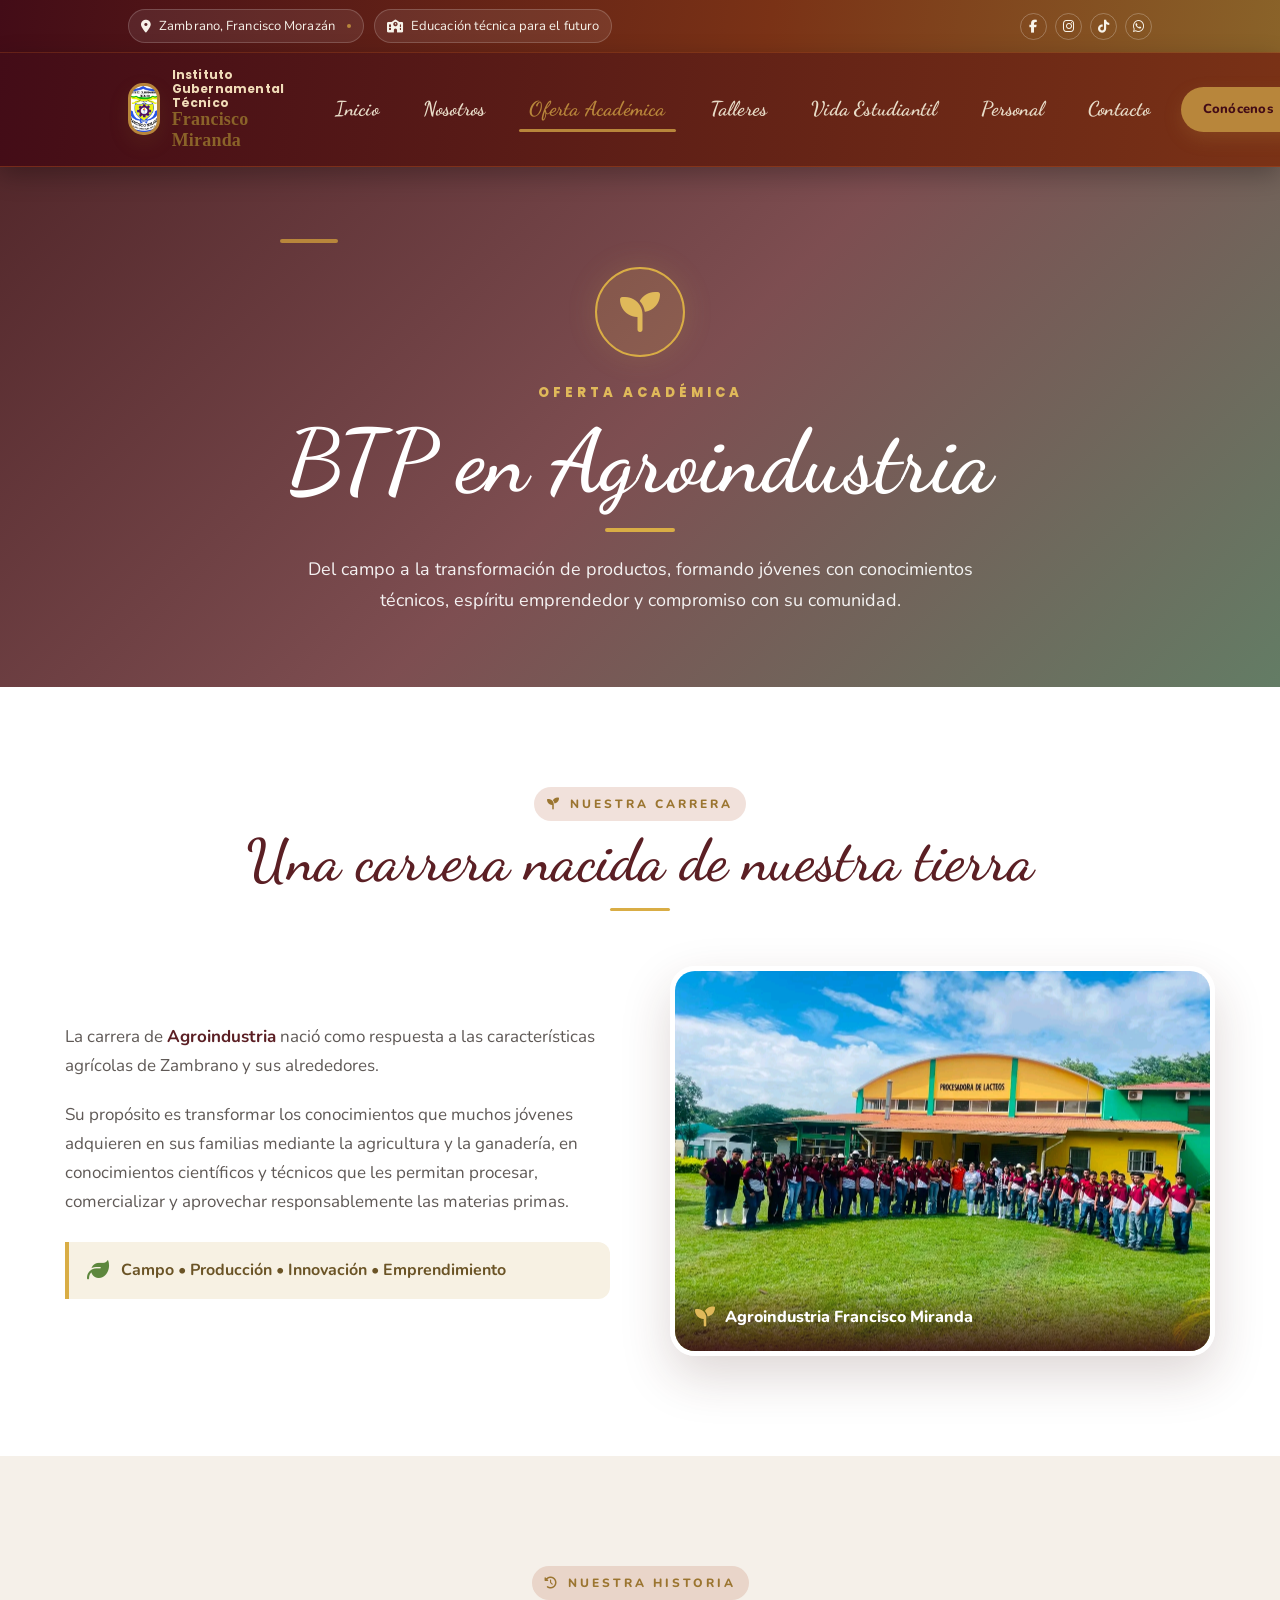
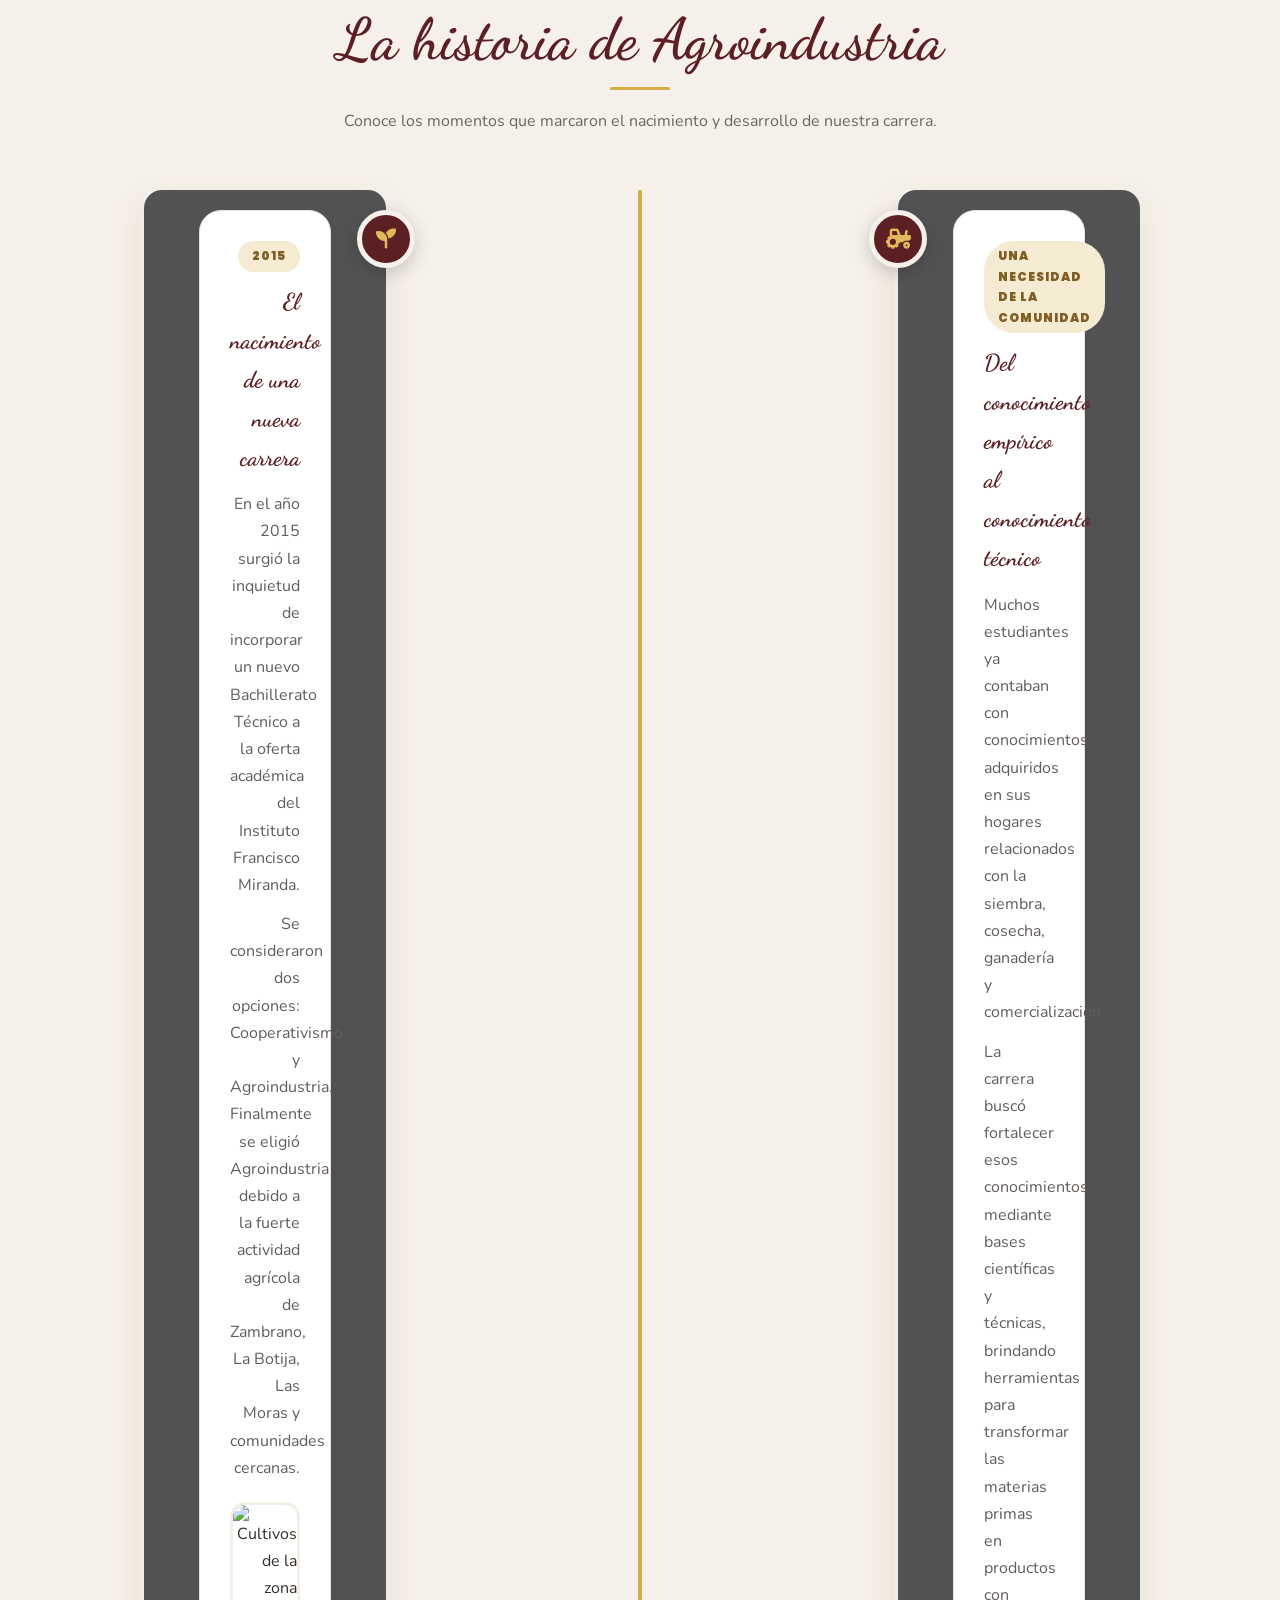
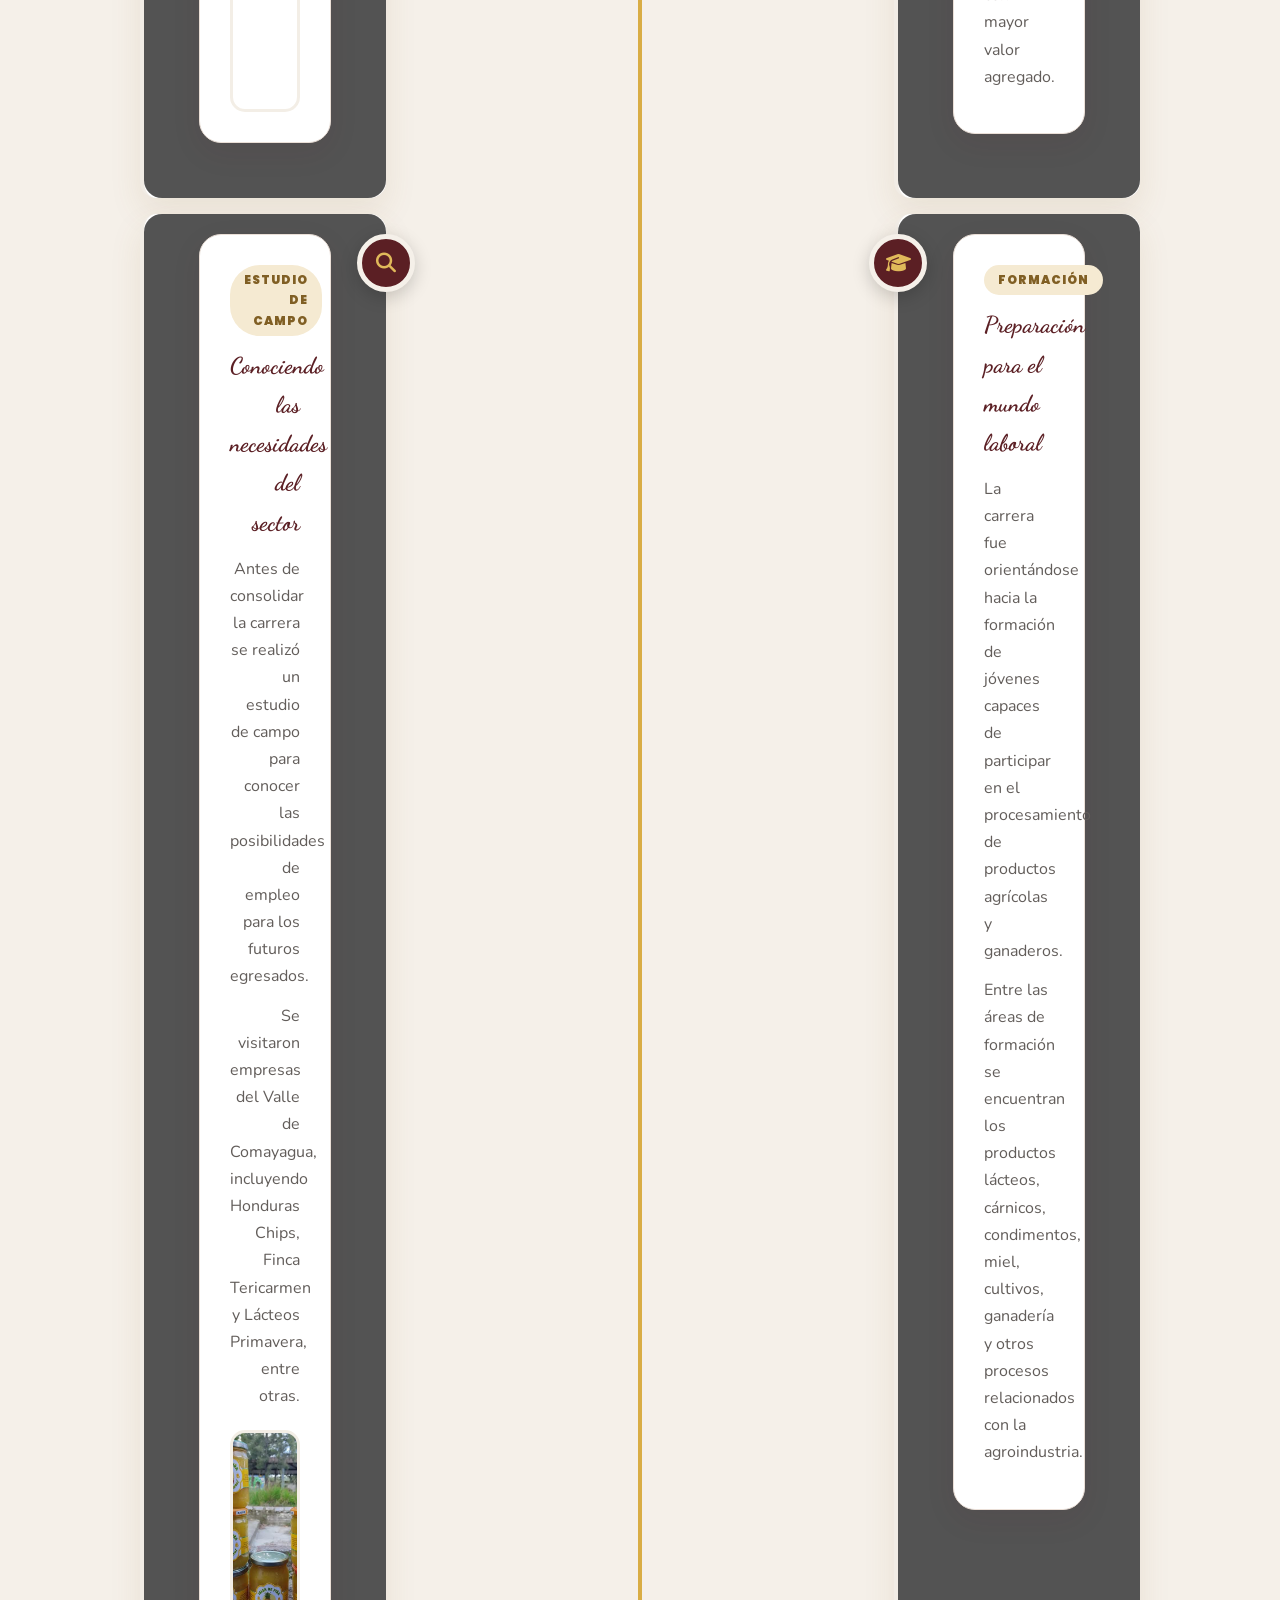
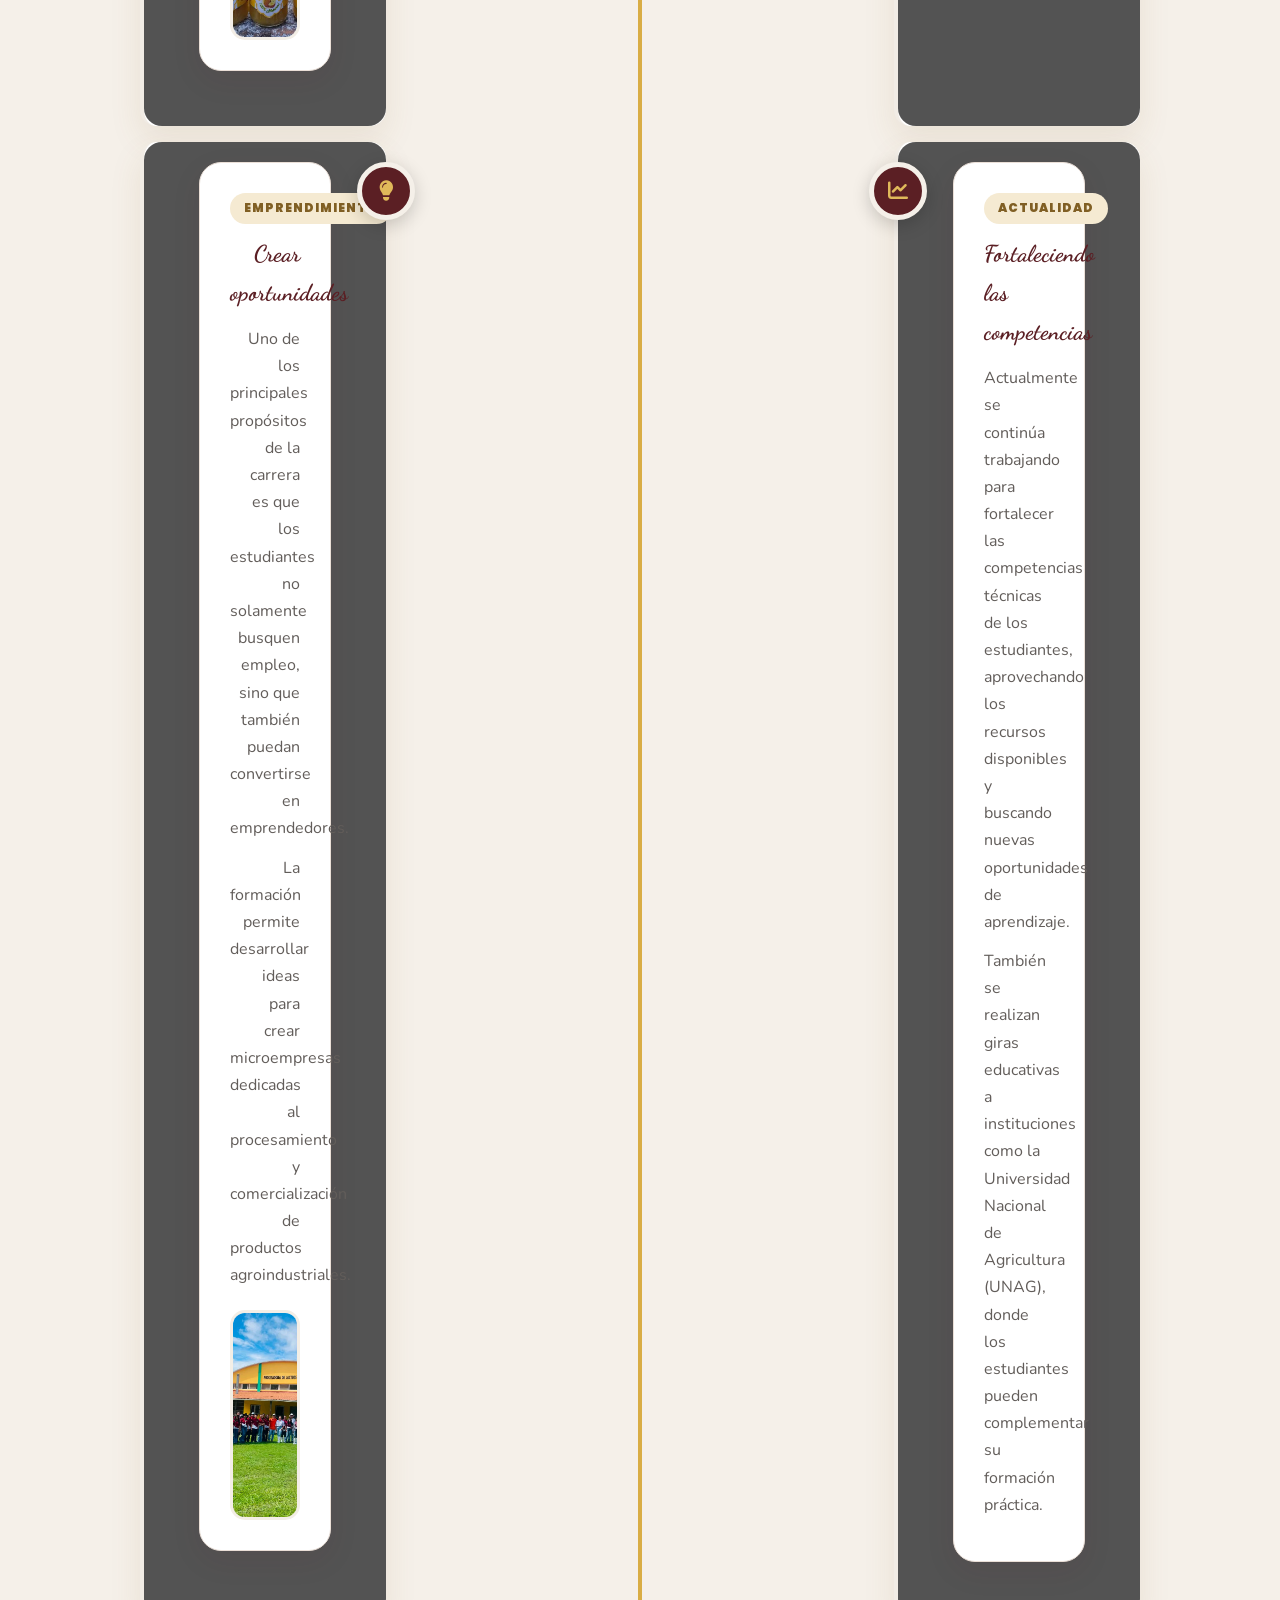
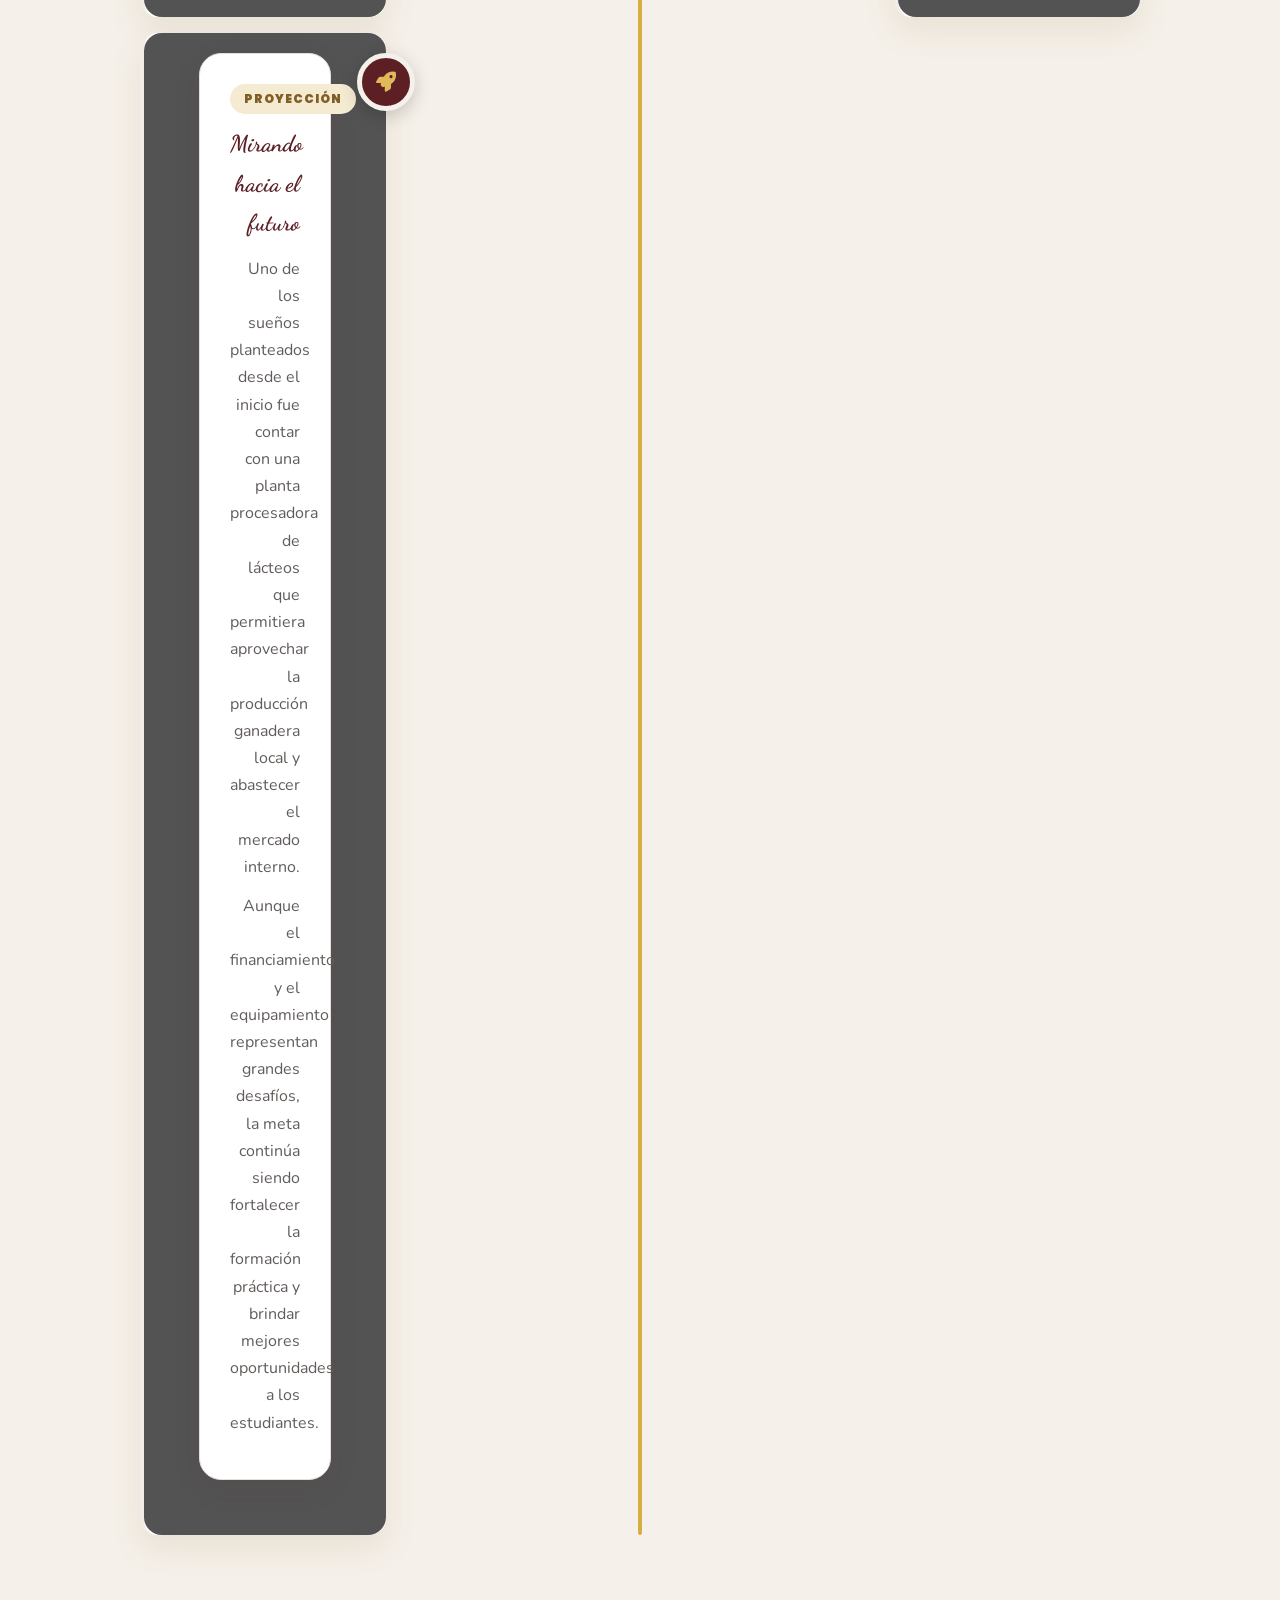
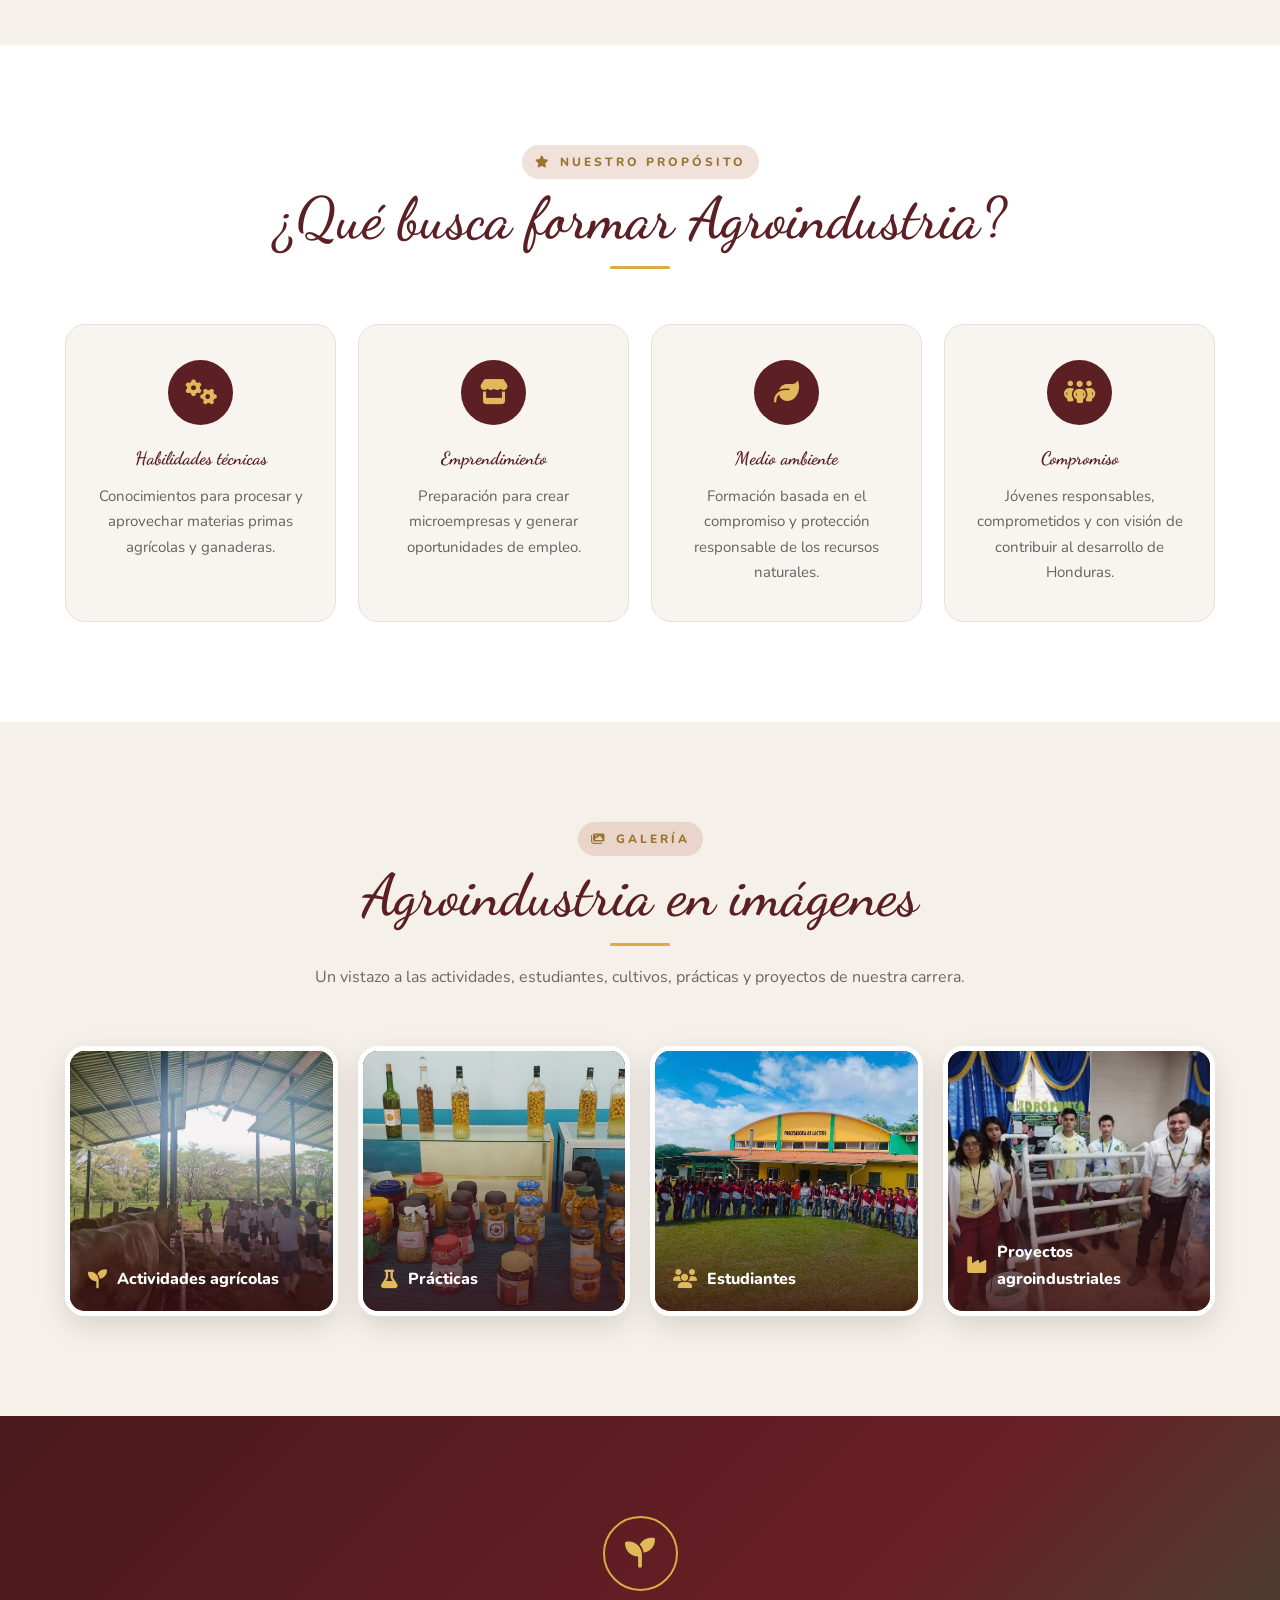
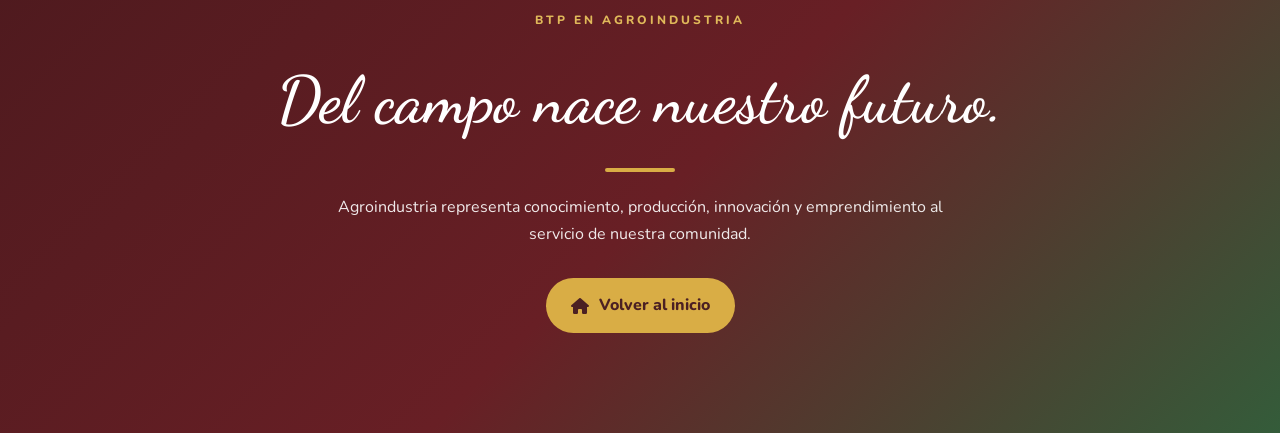
==== commit 3a60cbb9: "cambios" ====
--- a/pages/agroindustria.html
+++ b/pages/agroindustria.html
@@ -53,6 +53,7 @@
             <a href="https://www.facebook.com/share/1HiES1s5v1/" target="_blank" rel="noopener noreferrer" aria-label="Facebook"><i class="fa-brands fa-facebook-f"></i></a>
             <a href="https://www.instagram.com/igt_franciscomiranda?stkn=MW44cGJxc3F2cHFpYw==" target="_blank" rel="noopener noreferrer" aria-label="Instagram"><i class="fa-brands fa-instagram"></i></a>
             <a href="https://www.tiktok.com/@igt_franciscomiranda?_r=1&amp;_t=ZS-99UJyOxckxG" target="_blank" rel="noopener noreferrer" aria-label="TikTok"><i class="fa-brands fa-tiktok"></i></a>
+            <a href="https://wa.me/50496279345" target="_blank" rel="noopener noreferrer" aria-label="WhatsApp"><i class="fa-brands fa-whatsapp"></i></a>
         </div>
     </div>
 </div>
